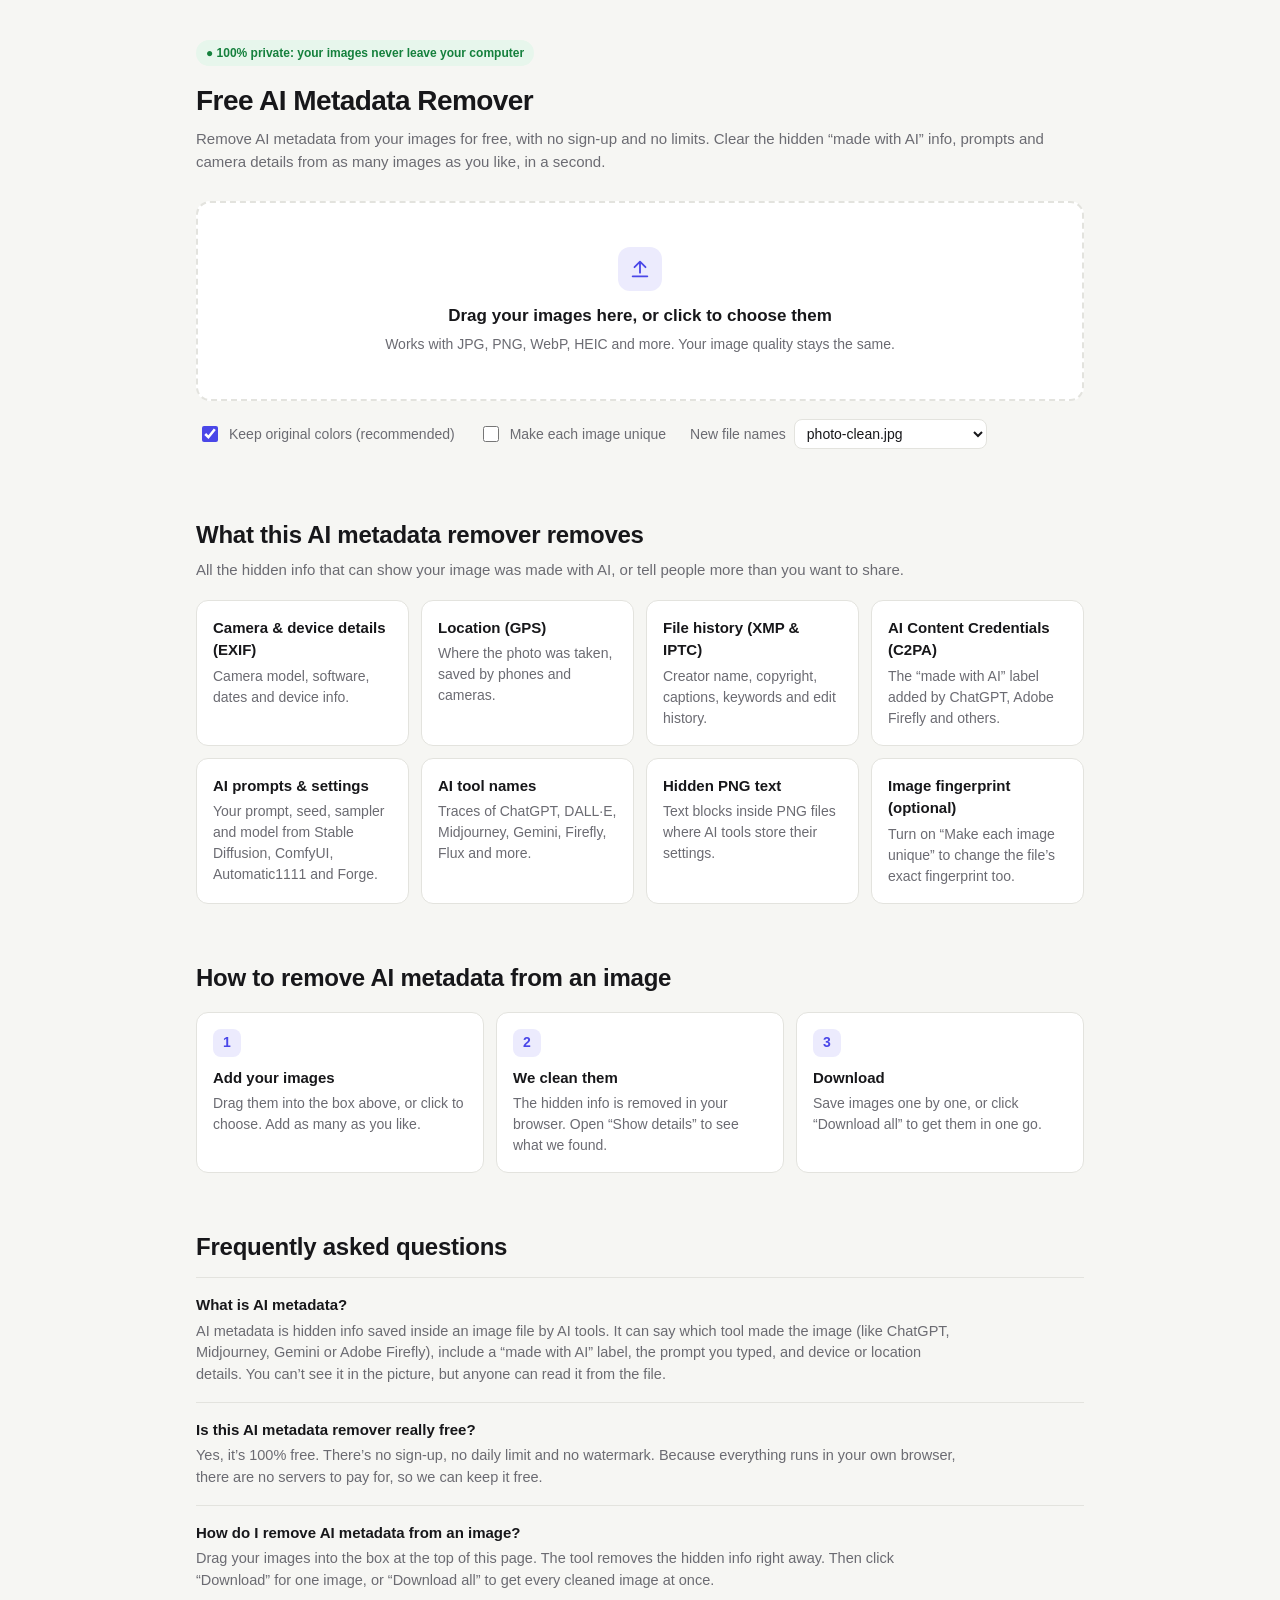
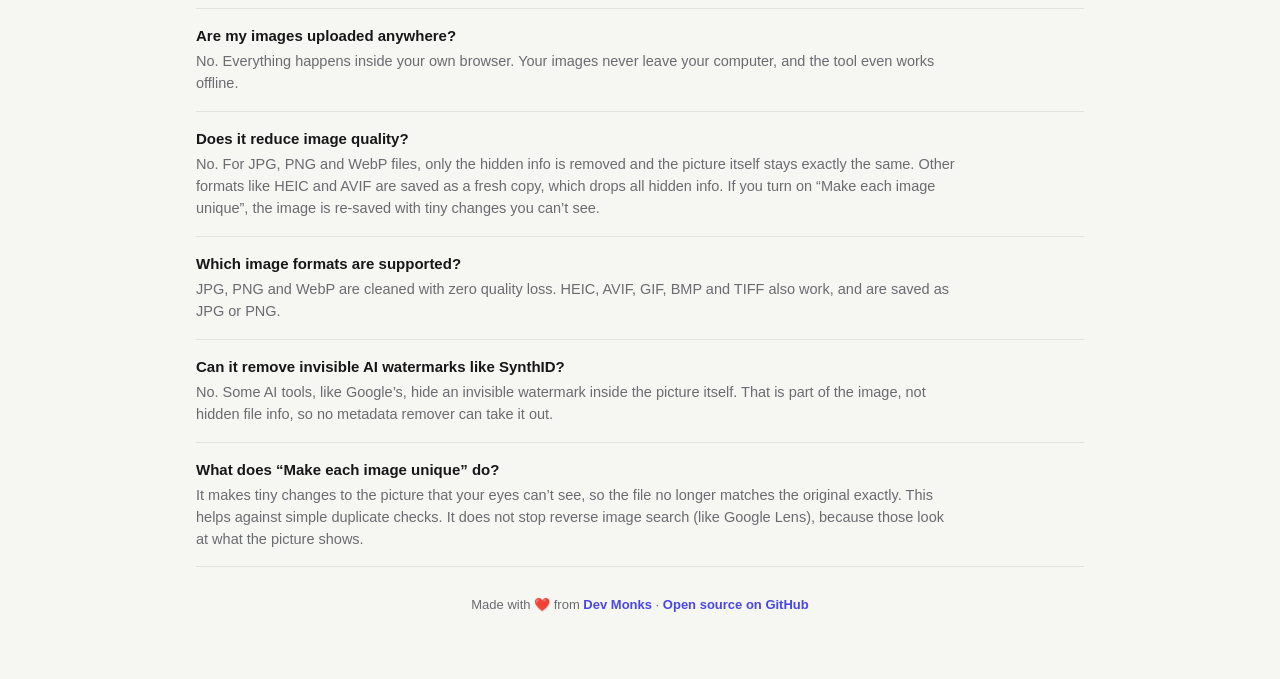
==== index.html @ fdf49b42 "Add Webflow embed build for designmonks.co/aimetadataremover - tools/build-embed.py generates scoped" ====
<!doctype html>
<html lang="en">
<head>
<meta charset="utf-8">
<meta name="viewport" content="width=device-width, initial-scale=1">
<title>Free AI Metadata Remover: Remove AI Info from Images</title>
<meta name="description" content="Remove AI metadata from images in bulk. Strip ChatGPT, Midjourney and Firefly tags, C2PA, EXIF, GPS and prompts. Free, private, no upload, same quality.">
<link rel="canonical" href="https://www.designmonks.co/aimetadataremover">
<meta name="robots" content="index, follow, max-image-preview:large">
<meta property="og:type" content="website">
<meta property="og:site_name" content="AI Metadata Remover">
<meta property="og:title" content="Free AI Metadata Remover: Remove AI Info from Images">
<meta property="og:description" content="Remove AI metadata from images in bulk. Strip ChatGPT, Midjourney and Firefly tags, C2PA, EXIF, GPS and prompts. Free, private, no upload, same quality.">
<meta property="og:url" content="https://www.designmonks.co/aimetadataremover">
<meta property="og:image" content="https://atiq31416.github.io/aimetadataremover/og-image.png">
<meta property="og:image:width" content="1200">
<meta property="og:image:height" content="630">
<meta property="og:image:alt" content="AI Metadata Remover: remove hidden AI info from your images">
<meta name="twitter:card" content="summary_large_image">
<meta name="twitter:title" content="Free AI Metadata Remover: Remove AI Info from Images">
<meta name="twitter:description" content="Remove AI metadata from images in bulk. Strip ChatGPT, Midjourney and Firefly tags, C2PA, EXIF, GPS and prompts. Free, private, no upload, same quality.">
<meta name="twitter:image" content="https://atiq31416.github.io/aimetadataremover/og-image.png">
<script type="application/ld+json">{"@context": "https://schema.org", "@graph": [{"@type": "WebApplication", "@id": "https://www.designmonks.co/aimetadataremover#app", "name": "Free AI Metadata Remover", "url": "https://www.designmonks.co/aimetadataremover", "description": "Remove AI metadata from images in bulk. Strip ChatGPT, Midjourney and Firefly tags, C2PA, EXIF, GPS and prompts. Free, private, no upload, same quality.", "applicationCategory": "MultimediaApplication", "operatingSystem": "Any (works in your web browser)", "browserRequirements": "Requires JavaScript", "offers": {"@type": "Offer", "price": "0", "priceCurrency": "USD"}, "image": "https://atiq31416.github.io/aimetadataremover/og-image.png", "featureList": ["100% free, no sign-up, no limits", "Remove AI metadata in bulk", "Remove C2PA Content Credentials", "Remove EXIF and GPS data", "Remove XMP and IPTC data", "Remove Stable Diffusion and ComfyUI prompts", "No upload, works offline", "No quality loss for JPG, PNG and WebP"], "publisher": {"@id": "https://devmonks.co/#org"}, "isAccessibleForFree": true}, {"@type": "Organization", "@id": "https://devmonks.co/#org", "name": "Dev Monks", "url": "https://devmonks.co"}, {"@type": "FAQPage", "@id": "https://www.designmonks.co/aimetadataremover#faq", "mainEntity": [{"@type": "Question", "name": "What is AI metadata?", "acceptedAnswer": {"@type": "Answer", "text": "AI metadata is hidden info saved inside an image file by AI tools. It can say which tool made the image (like ChatGPT, Midjourney, Gemini or Adobe Firefly), include a “made with AI” label, the prompt you typed, and device or location details. You can’t see it in the picture, but anyone can read it from the file."}}, {"@type": "Question", "name": "Is this AI metadata remover really free?", "acceptedAnswer": {"@type": "Answer", "text": "Yes, it’s 100% free. There’s no sign-up, no daily limit and no watermark. Because everything runs in your own browser, there are no servers to pay for, so we can keep it free."}}, {"@type": "Question", "name": "How do I remove AI metadata from an image?", "acceptedAnswer": {"@type": "Answer", "text": "Drag your images into the box at the top of this page. The tool removes the hidden info right away. Then click “Download” for one image, or “Download all” to get every cleaned image at once."}}, {"@type": "Question", "name": "Are my images uploaded anywhere?", "acceptedAnswer": {"@type": "Answer", "text": "No. Everything happens inside your own browser. Your images never leave your computer, and the tool even works offline."}}, {"@type": "Question", "name": "Does it reduce image quality?", "acceptedAnswer": {"@type": "Answer", "text": "No. For JPG, PNG and WebP files, only the hidden info is removed and the picture itself stays exactly the same. Other formats like HEIC and AVIF are saved as a fresh copy, which drops all hidden info. If you turn on “Make each image unique”, the image is re-saved with tiny changes you can’t see."}}, {"@type": "Question", "name": "Which image formats are supported?", "acceptedAnswer": {"@type": "Answer", "text": "JPG, PNG and WebP are cleaned with zero quality loss. HEIC, AVIF, GIF, BMP and TIFF also work, and are saved as JPG or PNG."}}, {"@type": "Question", "name": "Can it remove invisible AI watermarks like SynthID?", "acceptedAnswer": {"@type": "Answer", "text": "No. Some AI tools, like Google’s, hide an invisible watermark inside the picture itself. That is part of the image, not hidden file info, so no metadata remover can take it out."}}, {"@type": "Question", "name": "What does “Make each image unique” do?", "acceptedAnswer": {"@type": "Answer", "text": "It makes tiny changes to the picture that your eyes can’t see, so the file no longer matches the original exactly. This helps against simple duplicate checks. It does not stop reverse image search (like Google Lens), because those look at what the picture shows."}}]}]}</script>
<link rel="icon" href="favicon.svg" type="image/svg+xml">
<link rel="icon" href="favicon-32.png" sizes="32x32" type="image/png">
<link rel="apple-touch-icon" href="apple-touch-icon.png">
<meta name="theme-color" content="#4a47e8">
<style>
:root{
  --bg:#f6f6f3; --surface:#ffffff; --surface-2:#f0f0ec; --text:#17171a; --muted:#6b6b72;
  --border:#e3e3de; --accent:#4a47e8; --accent-ink:#ffffff; --accent-soft:#ecebfd;
  --good:#15803d; --good-soft:#e7f6ec; --warn:#b45309; --warn-soft:#fdf1e2; --bad:#b91c1c; --bad-soft:#fde8e8;
  --radius:14px;
}
@media (prefers-color-scheme: dark){
  :root{
    --bg:#111113; --surface:#1a1a1d; --surface-2:#232327; --text:#ededee; --muted:#9a9aa3;
    --border:#2e2e33; --accent:#8b88ff; --accent-ink:#111113; --accent-soft:#25244a;
    --good:#4ade80; --good-soft:#15291c; --warn:#fbbf24; --warn-soft:#2e2412; --bad:#f87171; --bad-soft:#2f1717;
  }
}
*{box-sizing:border-box}
body{margin:0;background:var(--bg);color:var(--text);font:15px/1.5 -apple-system,BlinkMacSystemFont,"Segoe UI",Inter,Roboto,sans-serif;-webkit-font-smoothing:antialiased}
.wrap{max-width:920px;margin:0 auto;padding:40px 16px 64px}
header h1{font-size:28px;letter-spacing:-.02em;margin:0 0 6px}
header p{margin:0;color:var(--muted)}
.pill{display:inline-flex;align-items:center;gap:6px;font-size:12px;font-weight:600;padding:4px 10px;border-radius:99px;background:var(--good-soft);color:var(--good);margin-bottom:14px}
.drop{display:block;margin-top:28px;border:2px dashed var(--border);border-radius:var(--radius);background:var(--surface);padding:44px 20px;text-align:center;cursor:pointer;transition:.15s}
.drop:hover,.drop.over{border-color:var(--accent);background:var(--accent-soft)}
.drop strong{display:block;font-size:17px;margin-bottom:4px}
.drop span{color:var(--muted);font-size:14px}
.drop .icon{width:44px;height:44px;margin:0 auto 12px;border-radius:12px;background:var(--accent-soft);color:var(--accent);display:grid;place-items:center}
.options{display:flex;flex-wrap:wrap;gap:12px 24px;align-items:center;margin:18px 2px 0;font-size:14px;color:var(--muted)}
.options label{display:flex;align-items:center;gap:8px;cursor:pointer}
select{font:inherit;color:var(--text);background:var(--surface);border:1px solid var(--border);border-radius:8px;padding:5px 8px}
input[type=checkbox]{accent-color:var(--accent);width:16px;height:16px}
.summary{display:none;margin-top:28px;padding:14px 16px;background:var(--surface);border:1px solid var(--border);border-radius:var(--radius);align-items:center;justify-content:space-between;gap:12px;flex-wrap:wrap}
.summary.show{display:flex}
.summary .stats{font-size:14px}
.summary .stats b{font-weight:650}
.btns{display:flex;gap:8px}
button,.btn{font:inherit;font-weight:600;font-size:14px;border:1px solid var(--border);background:var(--surface);color:var(--text);border-radius:10px;padding:8px 14px;cursor:pointer;text-decoration:none;white-space:nowrap}
button.primary{background:var(--accent);border-color:var(--accent);color:var(--accent-ink)}
button:disabled{opacity:.5;cursor:default}
.list{margin-top:12px;display:flex;flex-direction:column;gap:8px}
.row{display:grid;grid-template-columns:56px 1fr auto;gap:14px;align-items:center;background:var(--surface);border:1px solid var(--border);border-radius:12px;padding:10px 12px}
.thumb{width:56px;height:56px;border-radius:8px;object-fit:cover;background:var(--surface-2)}
.name{font-weight:600;font-size:14px;overflow:hidden;text-overflow:ellipsis;white-space:nowrap}
.sub{font-size:12.5px;color:var(--muted)}
.tags{display:flex;flex-wrap:wrap;gap:4px;margin-top:5px}
.tag{font-size:11.5px;font-weight:600;padding:2px 8px;border-radius:99px;background:var(--surface-2);color:var(--muted)}
.tag.ai{background:var(--warn-soft);color:var(--warn)}
.tag.ok{background:var(--good-soft);color:var(--good)}
.tag.err{background:var(--bad-soft);color:var(--bad)}
.side{display:flex;align-items:center;gap:8px}
.btn.small{padding:6px 10px;font-size:13px}
.remove{display:grid;place-items:center;width:32px;height:32px;padding:0;border:0;border-radius:8px;background:none;color:var(--muted);cursor:pointer}
.remove:hover{background:var(--bad-soft);color:var(--bad)}
.remove:focus-visible{outline:2px solid var(--accent);outline-offset:1px}
.spin{width:18px;height:18px;border:2px solid var(--border);border-top-color:var(--accent);border-radius:50%;animation:s 0.8s linear infinite}
@keyframes s{to{transform:rotate(360deg)}}
.details{grid-column:1 / -1;display:grid;grid-template-columns:1.4fr 1fr 1fr;gap:16px;border-top:1px solid var(--border);padding-top:12px;margin-top:2px}
.details h4{margin:0 0 6px;font-size:11.5px;text-transform:uppercase;letter-spacing:.06em;color:var(--muted)}
.details ul{list-style:none;margin:0;padding:0;display:flex;flex-direction:column;gap:6px}
.details li{font-size:13px}
.details .lbl{font-weight:600}
.details .sz{color:var(--muted);font-size:12px;margin-left:4px}
.details .ev{display:block;margin-top:3px;font:12px/1.45 ui-monospace,SFMono-Regular,Menlo,Consolas,monospace;color:var(--muted);background:var(--surface-2);border-radius:6px;padding:4px 7px;word-break:break-all}
.details .hit .lbl{color:var(--warn)}
.details .none{color:var(--muted);font-size:13px}
.toggle{background:none;border:0;color:var(--accent);padding:6px 4px;font-size:13px}
@media (max-width:700px){ .details{grid-template-columns:1fr} }
.note{margin-top:32px;font-size:13px;color:var(--muted);border-top:1px solid var(--border);padding-top:16px}
.note b{color:var(--text);font-weight:600}
.info{margin-top:56px}
.info h2{font-size:24px;letter-spacing:-.01em;margin:0 0 6px}
.info .lead{margin:0 0 18px;color:var(--muted)}
.cards{display:grid;grid-template-columns:repeat(4,1fr);gap:12px;margin-top:16px}
.card{background:var(--surface);border:1px solid var(--border);border-radius:12px;padding:16px}
.card h3,.steps h3,.faq h3{font-size:15px;margin:0 0 4px;font-weight:650}
.card p,.steps p,.faq p{margin:0;font-size:14px;color:var(--muted)}
.steps{list-style:none;padding:0;margin:16px 0 0;display:grid;grid-template-columns:repeat(3,1fr);gap:12px;counter-reset:s}
.steps li{background:var(--surface);border:1px solid var(--border);border-radius:12px;padding:16px;counter-increment:s}
.steps li::before{content:counter(s);display:grid;place-items:center;width:28px;height:28px;border-radius:8px;background:var(--accent-soft);color:var(--accent);font-weight:700;font-size:14px;margin-bottom:10px}
.faq{margin-top:12px;border-top:1px solid var(--border)}
.faq .q{padding:16px 0;border-bottom:1px solid var(--border)}
.faq p{font-size:14.5px;max-width:760px}
@media (max-width:800px){.cards{grid-template-columns:repeat(2,1fr)}.steps{grid-template-columns:1fr}}
@media (max-width:480px){.cards{grid-template-columns:1fr}}
.visits{display:inline-flex;align-items:center;gap:8px;margin-bottom:10px;padding:5px 12px;border-radius:99px;background:var(--surface);border:1px solid var(--border);font-size:13px;color:var(--muted)}
.visits b{color:var(--text);font-weight:650;font-variant-numeric:tabular-nums}
.vdot{width:7px;height:7px;border-radius:50%;background:var(--good);box-shadow:0 0 0 3px var(--good-soft)}
.footer .visits{display:none}.footer .visits:not([hidden]){display:inline-flex}
.footer{margin-top:28px;text-align:center;font-size:13px;color:var(--muted)}
.footer a{color:var(--accent);font-weight:600;text-decoration:none}
.footer a:hover{text-decoration:underline}
@media (max-width:560px){
  .row{grid-template-columns:44px 1fr}
  .thumb{width:44px;height:44px}
  .side{grid-column:1 / -1;justify-content:flex-end}
}
</style>
</head>
<body>
<div class="wrap">
  <header>
    <div class="pill">● 100% private: your images never leave your computer</div>
    <h1>Free AI Metadata Remover</h1>
    <p>Remove AI metadata from your images for free, with no sign-up and no limits. Clear the hidden “made with AI” info, prompts and camera details from as many images as you like, in a second.</p>
  </header>

  <label class="drop" id="drop">
    <input type="file" id="file" multiple accept="image/*,.heic,.heif,.avif" hidden>
    <div class="icon"><svg width="22" height="22" viewBox="0 0 24 24" fill="none" stroke="currentColor" stroke-width="2" stroke-linecap="round" stroke-linejoin="round"><path d="M12 16V4M6 10l6-6 6 6"/><path d="M4 20h16"/></svg></div>
    <strong>Drag your images here, or click to choose them</strong>
    <span>Works with JPG, PNG, WebP, HEIC and more. Your image quality stays the same.</span>
  </label>

  <div class="options">
    <label><input type="checkbox" id="keepIcc" checked> Keep original colors (recommended)</label>
    <label title="Adds tiny, invisible pixel changes so the file no longer matches the original exactly. The image is re-saved, so quality can drop very slightly."><input type="checkbox" id="unique"> Make each image unique</label>
    <label>New file names
      <select id="nameMode">
        <option value="suffix">photo-clean.jpg</option>
        <option value="keep">Same as original</option>
        <option value="rename">image-001, image-002…</option>
      </select>
    </label>
  </div>

  <div class="summary" id="summary">
    <div class="stats" id="stats"></div>
    <div class="btns">
      <button id="clear">Start over</button>
      <button class="primary" id="zip">Download all</button>
    </div>
  </div>

  <div class="list" id="list"></div>

  <section class="info" aria-labelledby="removes">
    <h2 id="removes">What this AI metadata remover removes</h2>
    <p class="lead">All the hidden info that can show your image was made with AI, or tell people more than you want to share.</p>
    <div class="cards">
      <div class="card"><h3>Camera & device details (EXIF)</h3><p>Camera model, software, dates and device info.</p></div>
      <div class="card"><h3>Location (GPS)</h3><p>Where the photo was taken, saved by phones and cameras.</p></div>
      <div class="card"><h3>File history (XMP & IPTC)</h3><p>Creator name, copyright, captions, keywords and edit history.</p></div>
      <div class="card"><h3>AI Content Credentials (C2PA)</h3><p>The “made with AI” label added by ChatGPT, Adobe Firefly and others.</p></div>
      <div class="card"><h3>AI prompts & settings</h3><p>Your prompt, seed, sampler and model from Stable Diffusion, ComfyUI, Automatic1111 and Forge.</p></div>
      <div class="card"><h3>AI tool names</h3><p>Traces of ChatGPT, DALL·E, Midjourney, Gemini, Firefly, Flux and more.</p></div>
      <div class="card"><h3>Hidden PNG text</h3><p>Text blocks inside PNG files where AI tools store their settings.</p></div>
      <div class="card"><h3>Image fingerprint (optional)</h3><p>Turn on “Make each image unique” to change the file’s exact fingerprint too.</p></div>
    </div>
  </section>

  <section class="info" aria-labelledby="how">
    <h2 id="how">How to remove AI metadata from an image</h2>
    <ol class="steps">
      <li><h3>Add your images</h3><p>Drag them into the box above, or click to choose. Add as many as you like.</p></li>
      <li><h3>We clean them</h3><p>The hidden info is removed in your browser. Open “Show details” to see what we found.</p></li>
      <li><h3>Download</h3><p>Save images one by one, or click “Download all” to get them in one go.</p></li>
    </ol>
  </section>

  <section class="info" aria-labelledby="faq">
    <h2 id="faq">Frequently asked questions</h2>
    <div class="faq">
      <div class="q"><h3>What is AI metadata?</h3><p>AI metadata is hidden info saved inside an image file by AI tools. It can say which tool made the image (like ChatGPT, Midjourney, Gemini or Adobe Firefly), include a “made with AI” label, the prompt you typed, and device or location details. You can’t see it in the picture, but anyone can read it from the file.</p></div>
      <div class="q"><h3>Is this AI metadata remover really free?</h3><p>Yes, it’s 100% free. There’s no sign-up, no daily limit and no watermark. Because everything runs in your own browser, there are no servers to pay for, so we can keep it free.</p></div>
      <div class="q"><h3>How do I remove AI metadata from an image?</h3><p>Drag your images into the box at the top of this page. The tool removes the hidden info right away. Then click “Download” for one image, or “Download all” to get every cleaned image at once.</p></div>
      <div class="q"><h3>Are my images uploaded anywhere?</h3><p>No. Everything happens inside your own browser. Your images never leave your computer, and the tool even works offline.</p></div>
      <div class="q"><h3>Does it reduce image quality?</h3><p>No. For JPG, PNG and WebP files, only the hidden info is removed and the picture itself stays exactly the same. Other formats like HEIC and AVIF are saved as a fresh copy, which drops all hidden info. If you turn on “Make each image unique”, the image is re-saved with tiny changes you can’t see.</p></div>
      <div class="q"><h3>Which image formats are supported?</h3><p>JPG, PNG and WebP are cleaned with zero quality loss. HEIC, AVIF, GIF, BMP and TIFF also work, and are saved as JPG or PNG.</p></div>
      <div class="q"><h3>Can it remove invisible AI watermarks like SynthID?</h3><p>No. Some AI tools, like Google’s, hide an invisible watermark inside the picture itself. That is part of the image, not hidden file info, so no metadata remover can take it out.</p></div>
      <div class="q"><h3>What does “Make each image unique” do?</h3><p>It makes tiny changes to the picture that your eyes can’t see, so the file no longer matches the original exactly. This helps against simple duplicate checks. It does not stop reverse image search (like Google Lens), because those look at what the picture shows.</p></div>
    </div>
  </section>

  <footer class="footer"><div class="visits" id="visits" hidden><span class="vdot"></span><b id="visitCount"></b> people have visited</div><div>Made with ❤️ from <a href="https://devmonks.co" target="_blank" rel="noopener">Dev Monks</a> · <a href="https://github.com/atiq31416/aimetadataremover" target="_blank" rel="noopener">Open source on GitHub</a></div></footer>
</div>

<script id="core">
/* ===== Core cleaning logic (no DOM) ===== */
const AI_PATTERNS = [
  ['AI “Content Credentials” label', /c2pa|jumb|contentauth|claim_generator/i],
  ['“Made with AI” tag', /trainedAlgorithmicMedia|ai[- ]generated|generative ai|made with ai/i],
  ['Midjourney', /midjourney/i],
  ['OpenAI / ChatGPT', /openai|dall[-·\u00b7 ]?e|chatgpt|gpt-4o|sora/i],
  ['Adobe Firefly', /firefly/i],
  ['Google AI', /gemini|\bimagen\b|synthid|google ai/i],
  ['Stable Diffusion prompt', /stable.?diffusion|negative prompt|sampler:|cfg scale/i],
  ['ComfyUI workflow', /comfyui|"class_type"/i],
  ['Other AI tool (Flux, Leonardo, Ideogram…)', /\bflux\b|leonardo\.ai|ideogram|runwayml|\bgrok\b/i],
];

function latin1(u8){
  let s = '';
  for (let i = 0; i < u8.length; i += 0x8000) s += String.fromCharCode.apply(null, u8.subarray(i, i + 0x8000));
  return s;
}
function snippet(s, i, n){
  const ok = c => c >= 32 && c < 127;
  let a = i, b = i + n;
  while (a > 0 && i - a < 50 && ok(s.charCodeAt(a - 1))) a--;
  while (b < s.length && b - (i + n) < 50 && ok(s.charCodeAt(b))) b++;
  const pre = a > 0 && ok(s.charCodeAt(a - 1)) ? '…' : '';
  const post = b < s.length && ok(s.charCodeAt(b)) ? '…' : '';
  return pre + s.slice(a, b).trim() + post;
}
// Returns [{ name, evidence: [text found in the file] }]
function findAI(input){
  const s = typeof input === 'string' ? input : latin1(input);
  const out = [];
  for (const [name, re] of AI_PATTERNS){
    const g = new RegExp(re.source, 'gi'), ev = new Set(); let m;
    while ((m = g.exec(s)) && ev.size < 3){ ev.add(snippet(s, m.index, m[0].length)); if (!m[0].length) g.lastIndex++; }
    if (ev.size) out.push({ name, evidence: [...ev] });
  }
  return out;
}
const detectAI = input => findAI(input).map(d => d.name);
function merge(list){ // [{label, bytes}] → combined by label
  const m = new Map();
  for (const r of list) m.set(r.label, (m.get(r.label) || 0) + r.bytes);
  return [...m].map(([label, bytes]) => ({ label, bytes }));
}
function concat(parts){
  const len = parts.reduce((a, p) => a + p.length, 0);
  const out = new Uint8Array(len); let o = 0;
  for (const p of parts){ out.set(p, o); o += p.length; }
  return out;
}
const uniq = a => [...new Set(a.filter(Boolean))];
const ascii = (u8, start, n) => latin1(u8.subarray(start, start + n));

function sniff(u8){
  if (u8[0] === 0xFF && u8[1] === 0xD8) return 'jpeg';
  if (u8[0] === 0x89 && ascii(u8, 1, 3) === 'PNG') return 'png';
  if (ascii(u8, 0, 4) === 'RIFF' && ascii(u8, 8, 4) === 'WEBP') return 'webp';
  return 'other';
}

/* ---- JPEG ---- */
function readOrientation(data){ // data starts with "Exif\0\0"
  try{
    const t = 6, dv = new DataView(data.buffer, data.byteOffset, data.byteLength);
    const le = ascii(data, t, 2) === 'II';
    const ifd = t + dv.getUint32(t + 4, le);
    const n = dv.getUint16(ifd, le);
    for (let k = 0; k < n; k++){
      const e = ifd + 2 + k * 12;
      if (dv.getUint16(e, le) === 0x0112) return dv.getUint16(e + 8, le);
    }
  }catch(e){}
  return 1;
}
function orientationSegment(o){ // minimal EXIF holding only orientation
  return new Uint8Array([0xFF,0xE1,0x00,0x22, 0x45,0x78,0x69,0x66,0x00,0x00, 0x4D,0x4D,0x00,0x2A,0x00,0x00,0x00,0x08,
    0x00,0x01, 0x01,0x12,0x00,0x03,0x00,0x00,0x00,0x01,0x00,o,0x00,0x00, 0x00,0x00,0x00,0x00]);
}
function findEOI(u8, from){
  for (let i = from; i < u8.length - 1; i++) if (u8[i] === 0xFF && u8[i+1] === 0xD9) return i + 2;
  return u8.length;
}
function stripJPEG(u8, keepICC){
  const out = [u8.subarray(0, 2)], removed = [], meta = [], kept = new Set();
  let i = 2, orientation = 1, insertAt = 1;
  while (i < u8.length){
    if (u8[i] !== 0xFF) throw new Error('This image seems damaged and could not be opened');
    const m = u8[i+1];
    if (m === 0xFF){ i++; continue; }
    if (m === 0xDA){
      const end = findEOI(u8, i);
      out.push(u8.subarray(i, end)); kept.add('Your image, untouched');
      if (end < u8.length){ removed.push({ label: 'Extra data hidden at the end', bytes: u8.length - end }); meta.push(u8.subarray(end)); }
      break;
    }
    if (m === 0xD9){ out.push(u8.subarray(i, i + 2)); break; }
    if ((m >= 0xD0 && m <= 0xD7) || m === 0x01){ out.push(u8.subarray(i, i + 2)); i += 2; continue; }
    const len = (u8[i+2] << 8) | u8[i+3];
    const seg = u8.subarray(i, i + 2 + len), data = u8.subarray(i + 4, i + 2 + len);
    const id = ascii(data, 0, Math.min(40, data.length));
    let keep = true, label = null;
    if (m === 0xE0){ keep = id.startsWith('JFIF') || id.startsWith('JFXX'); label = 'Other hidden info'; }
    else if (m === 0xE1){
      keep = false;
      if (id.startsWith('Exif')){ label = 'Camera & device details'; orientation = readOrientation(data); }
      else label = /adobe\.com\/x(ap|mp)/.test(id) ? 'Hidden file history (XMP)' : 'Other hidden info';
    }
    else if (m === 0xE2){
      const icc = id.startsWith('ICC_PROFILE');
      keep = icc && keepICC;
      label = icc ? 'Color profile' : id.startsWith('MPF') ? 'Extra preview images' : 'Other hidden info';
    }
    else if (m === 0xEB){ keep = false; label = 'AI “Content Credentials” label'; }
    else if (m === 0xED){ keep = false; label = 'Photo tags & captions'; }
    else if (m === 0xEE){ keep = id.startsWith('Adobe'); label = 'Other hidden info'; }
    else if (m >= 0xE3 && m <= 0xEF){ keep = false; label = 'Other hidden info'; }
    else if (m === 0xFE){ keep = false; label = 'Hidden comment'; }
    if (keep){
      out.push(seg);
      if (m === 0xE0 && insertAt === 1) insertAt = out.length;
      if (m === 0xE2) kept.add('Color profile'); else if (m === 0xEE) kept.add('Color settings'); else if (m === 0xE0) kept.add('Basic file info');
    }
    else { removed.push({ label, bytes: seg.length }); meta.push(seg); }
    i += 2 + len;
  }
  if (orientation > 1 && orientation <= 8){ out.splice(insertAt, 0, orientationSegment(orientation)); kept.add('Photo rotation (so it stays upright)'); }
  return { bytes: concat(out), removed: merge(removed), kept: [...kept], meta: concat(meta) };
}

/* ---- PNG ---- */
const PNG_KEEP = new Set(['IHDR','PLTE','IDAT','IEND','tRNS','gAMA','cHRM','sRGB','sBIT','pHYs','bKGD','acTL','fcTL','fdAT','cICP','mDCv','cLLi']);
const PNG_LABEL = { tEXt:'AI prompt & settings text', iTXt:'AI prompt & settings text', zTXt:'AI prompt & settings text', eXIf:'Camera & device details', caBX:'AI “Content Credentials” label', tIME:'Date & time stamp', iCCP:'Color profile' };
function stripPNG(u8, keepICC){
  const out = [u8.subarray(0, 8)], removed = [], meta = [], kept = new Set(['Your image, untouched']);
  const dv = new DataView(u8.buffer, u8.byteOffset, u8.byteLength);
  let i = 8;
  while (i + 12 <= u8.length){
    const len = dv.getUint32(i), type = ascii(u8, i + 4, 4);
    const chunk = u8.subarray(i, i + 12 + len);
    if (PNG_KEEP.has(type) || (type === 'iCCP' && keepICC)){
      out.push(chunk);
      if (/iCCP|sRGB|gAMA|cHRM|cICP/.test(type)) kept.add('Color profile'); else if (/acTL|fcTL|fdAT/.test(type)) kept.add('Animation'); else if (type === 'tRNS') kept.add('Transparency');
    }
    else {
      let label = PNG_LABEL[type] || 'Other hidden info';
      if (/^(tEXt|iTXt|zTXt)$/.test(type) && !detectAI(chunk).length) label = 'Hidden text info';
      removed.push({ label, bytes: chunk.length }); meta.push(chunk);
    }
    i += 12 + len;
    if (type === 'IEND') break;
  }
  if (i < u8.length){ removed.push({ label: 'Extra data hidden at the end', bytes: u8.length - i }); meta.push(u8.subarray(i)); }
  return { bytes: concat(out), removed: merge(removed), kept: [...kept], meta: concat(meta) };
}

/* ---- WebP ---- */
const WEBP_KEEP = new Set(['VP8 ','VP8L','VP8X','ALPH','ANIM','ANMF']);
function stripWEBP(u8, keepICC){
  const dv = new DataView(u8.buffer, u8.byteOffset, u8.byteLength);
  const total = Math.min(u8.length, 8 + dv.getUint32(4, true));
  const parts = [], removed = [], meta = [], kept = new Set(['Your image, untouched']);
  let i = 12, hasICC = false;
  while (i + 8 <= total){
    const type = ascii(u8, i, 4), size = dv.getUint32(i + 4, true);
    const chunk = u8.subarray(i, Math.min(total, i + 8 + size + (size & 1)));
    if (WEBP_KEEP.has(type) || (type === 'ICCP' && keepICC)){
      if (type === 'ICCP'){ hasICC = true; kept.add('Color profile'); }
      if (type === 'ANIM') kept.add('Animation'); if (type === 'ALPH') kept.add('Transparency');
      parts.push(type === 'VP8X' ? chunk.slice() : chunk);
    } else {
      removed.push({ label: { EXIF:'Camera & device details', 'XMP ':'Hidden file history (XMP)', ICCP:'Color profile' }[type] || 'Other hidden info', bytes: chunk.length });
      meta.push(chunk);
    }
    i += 8 + size + (size & 1);
  }
  const vp8x = parts.find(p => ascii(p, 0, 4) === 'VP8X');
  if (vp8x){ vp8x[8] &= ~(0x08 | 0x04); if (!hasICC) vp8x[8] &= ~0x20; }
  const body = concat(parts);
  const head = new Uint8Array(12);
  head.set([0x52,0x49,0x46,0x46]); new DataView(head.buffer).setUint32(4, 4 + body.length, true); head.set([0x57,0x45,0x42,0x50], 8);
  return { bytes: concat([head, body]), removed: merge(removed), kept: [...kept], meta: concat(meta) };
}

/* ---- Fallback: re-encode through canvas (GIF, AVIF, HEIC, BMP, TIFF…) ---- */
async function reencode(file, u8){
  const bmp = await createImageBitmap(new Blob([u8], { type: file.type || '' }));
  const c = document.createElement('canvas'); c.width = bmp.width; c.height = bmp.height;
  c.getContext('2d').drawImage(bmp, 0, 0);
  const lossy = /avif|heic|heif/i.test(file.type + file.name);
  const mime = lossy ? 'image/jpeg' : 'image/png';
  const blob = await new Promise(r => c.toBlob(r, mime, 0.95));
  return { bytes: new Uint8Array(await blob.arrayBuffer()), mime, ext: lossy ? 'jpg' : 'png' };
}

/* ---- Optional: make the image unique (tiny invisible pixel changes) ---- */
function addNoise(img){
  const d = img.data, rnd = new Uint8Array(65536);
  for (let i = 0, k = 65536; i < d.length; i += 4, k++){
    if (k >= 65536){ crypto.getRandomValues(rnd); k = 0; }
    const r = rnd[k];
    if ((r & 3) !== 0 || d[i + 3] === 0) continue;        // ~25% of visible pixels
    const ch = i + ((r >> 2) % 3), v = d[ch] + ((r & 32) ? 1 : -1);
    d[ch] = v < 0 ? 1 : v > 255 ? 254 : v;               // ±1 on one color channel
  }
}
async function makeUnique(u8, mime){
  const bmp = await createImageBitmap(new Blob([u8], { type: mime }));
  const c = document.createElement('canvas'); c.width = bmp.width; c.height = bmp.height;
  const ctx = c.getContext('2d', { willReadFrequently: true });
  ctx.drawImage(bmp, 0, 0);
  const img = ctx.getImageData(0, 0, c.width, c.height); addNoise(img); ctx.putImageData(img, 0, 0);
  let blob = await new Promise(r => c.toBlob(r, mime, mime === 'image/png' ? undefined : 0.95));
  if (!blob || blob.type !== mime){ mime = 'image/png'; blob = await new Promise(r => c.toBlob(r, mime)); }
  return { bytes: new Uint8Array(await blob.arrayBuffer()), mime };
}

const STRIPPERS = { jpeg: [stripJPEG, 'image/jpeg', 'jpg'], png: [stripPNG, 'image/png', 'png'], webp: [stripWEBP, 'image/webp', 'webp'] };

async function cleanBytes(u8, file, opts){
  const kind = sniff(u8);
  if (STRIPPERS[kind]){
    const [fn, mime, ext] = STRIPPERS[kind];
    const r = fn(u8, opts.keepICC);
    const check = fn(r.bytes, opts.keepICC);
    const origExt = (file.name.match(/\.([^.]+)$/) || [])[1];
    const out = { bytes: r.bytes, mime, ext: origExt && /^(jpe?g|png|webp)$/i.test(origExt) ? origExt : ext,
      removed: r.removed, kept: r.kept, ai: findAI(r.meta), verified: detectAI(check.meta).length === 0, method: 'same quality' };
    if (opts.unique && !r.kept.includes('Animation')){
      const u = await makeUnique(r.bytes, mime);
      if (u.mime !== mime) out.ext = 'png';
      Object.assign(out, { bytes: u.bytes, mime: u.mime, method: 'unique copy',
        verified: out.verified && detectAI(u.bytes).length === 0,
        removed: [...out.removed, { label: 'Exact image fingerprint (changed)', bytes: null }],
        kept: ['Your image (tiny invisible changes)', ...r.kept.filter(k => !/^Your image|Color profile/.test(k))] });
    }
    return out;
  }
  const ai = findAI(u8.length < 4e6 ? u8 : u8.subarray(0, 4e6));
  const r = await reencode(file, u8);
  const out = { ...r, removed: [{ label: 'All hidden info (saved as a fresh copy)', bytes: null }], kept: ['Your image'], ai, verified: true, method: 'saved as a fresh copy' };
  if (opts.unique){
    const u = await makeUnique(r.bytes, r.mime);
    Object.assign(out, { bytes: u.bytes, mime: u.mime, method: 'unique copy', kept: ['Your image (tiny invisible changes)'],
      removed: [...out.removed, { label: 'Exact image fingerprint (changed)', bytes: null }] });
  }
  return out;
}

/* ---- Tiny ZIP writer (store, no compression — images are already compressed) ---- */
const CRC_TABLE = (() => { const t = new Uint32Array(256); for (let n = 0; n < 256; n++){ let c = n; for (let k = 0; k < 8; k++) c = c & 1 ? 0xEDB88320 ^ (c >>> 1) : c >>> 1; t[n] = c >>> 0; } return t; })();
function crc32(u8){ let c = 0xFFFFFFFF; for (let i = 0; i < u8.length; i++) c = CRC_TABLE[(c ^ u8[i]) & 0xFF] ^ (c >>> 8); return (c ^ 0xFFFFFFFF) >>> 0; }
function makeZip(files){
  const enc = new TextEncoder(), d = new Date();
  const time = (d.getHours() << 11) | (d.getMinutes() << 5) | (d.getSeconds() >> 1);
  const date = ((d.getFullYear() - 1980) << 9) | ((d.getMonth() + 1) << 5) | d.getDate();
  const parts = [], central = []; let offset = 0;
  for (const f of files){
    const name = enc.encode(f.name), crc = crc32(f.bytes), size = f.bytes.length;
    const lh = new DataView(new ArrayBuffer(30));
    lh.setUint32(0, 0x04034b50, true); lh.setUint16(4, 20, true); lh.setUint16(6, 0x0800, true);
    lh.setUint16(10, time, true); lh.setUint16(12, date, true); lh.setUint32(14, crc, true);
    lh.setUint32(18, size, true); lh.setUint32(22, size, true); lh.setUint16(26, name.length, true);
    parts.push(new Uint8Array(lh.buffer), name, f.bytes);
    const ch = new DataView(new ArrayBuffer(46));
    ch.setUint32(0, 0x02014b50, true); ch.setUint16(4, 20, true); ch.setUint16(6, 20, true); ch.setUint16(8, 0x0800, true);
    ch.setUint16(12, time, true); ch.setUint16(14, date, true); ch.setUint32(16, crc, true);
    ch.setUint32(20, size, true); ch.setUint32(24, size, true); ch.setUint16(28, name.length, true); ch.setUint32(42, offset, true);
    central.push(new Uint8Array(ch.buffer), name);
    offset += 30 + name.length + size;
  }
  const cdSize = central.reduce((a, b) => a + b.length, 0);
  const end = new DataView(new ArrayBuffer(22));
  end.setUint32(0, 0x06054b50, true); end.setUint16(8, files.length, true); end.setUint16(10, files.length, true);
  end.setUint32(12, cdSize, true); end.setUint32(16, offset, true);
  return new Blob([...parts, ...central, new Uint8Array(end.buffer)], { type: 'application/zip' });
}
</script>

<script>
/* ===== UI ===== */
const $ = s => document.querySelector(s);
const items = []; let busy = false, nextId = 1;
const fmt = b => b < 1024 ? b + ' B' : b < 1048576 ? (b / 1024).toFixed(0) + ' KB' : (b / 1048576).toFixed(2) + ' MB';
const esc = s => s.replace(/[&<>"]/g, c => ({ '&':'&amp;', '<':'&lt;', '>':'&gt;', '"':'&quot;' }[c]));
const IMG_RE = /\.(jpe?g|png|webp|gif|avif|heic|heif|bmp|tiff?)$/i;

const drop = $('#drop');
['dragenter','dragover'].forEach(e => drop.addEventListener(e, ev => { ev.preventDefault(); drop.classList.add('over'); }));
['dragleave','drop'].forEach(e => drop.addEventListener(e, ev => { ev.preventDefault(); drop.classList.remove('over'); }));
drop.addEventListener('drop', ev => addFiles(ev.dataTransfer.files));
$('#file').addEventListener('change', ev => { addFiles(ev.target.files); ev.target.value = ''; });
['#keepIcc', '#unique'].forEach(id => $(id).addEventListener('change', () => { items.forEach(it => it.status = 'queued'); renderAll(); processQueue(); }));
$('#nameMode').addEventListener('change', renderAll);
$('#clear').addEventListener('click', () => { items.forEach(it => it.url && URL.revokeObjectURL(it.url)); items.length = 0; renderAll(); });
$('#zip').addEventListener('click', () => {
  const done = items.filter(it => it.status === 'done'); if (!done.length) return;
  const a = document.createElement('a'); a.href = URL.createObjectURL(makeZip(done.map(it => ({ name: outName(it), bytes: it.bytes }))));
  a.download = 'clean-images.zip'; a.click(); setTimeout(() => URL.revokeObjectURL(a.href), 5000);
});

function addFiles(list){
  for (const f of list) if (f.type.startsWith('image/') || IMG_RE.test(f.name))
    items.push({ id: nextId++, file: f, status: 'queued', nameAI: detectAI(f.name), open: true });
  renderAll(); processQueue();
}

async function processQueue(){
  if (busy) return; busy = true;
  let it;
  while ((it = items.find(x => x.status === 'queued'))){
    it.status = 'working'; renderRow(it);
    try{
      const u8 = new Uint8Array(await it.file.arrayBuffer());
      Object.assign(it, await cleanBytes(u8, it.file, { keepICC: $('#keepIcc').checked, unique: $('#unique').checked }));
      if (it.url) URL.revokeObjectURL(it.url);
      it.url = URL.createObjectURL(new Blob([it.bytes], { type: it.mime }));
      it.status = 'done';
    }catch(e){ it.status = 'error'; it.error = e.message || 'We could not open this image'; }
    if (items.includes(it)) renderRow(it);
    updateSummary();
  }
  busy = false;
}

function outName(it){
  const mode = $('#nameMode').value, base = it.file.name.replace(/\.[^.]+$/, '');
  const done = items.filter(x => x.status === 'done');
  let name = mode === 'keep' ? `${base}.${it.ext}` : mode === 'suffix' ? `${base}-clean.${it.ext}`
    : `image-${String(done.indexOf(it) + 1).padStart(3, '0')}.${it.ext}`;
  const dupes = done.filter(x => x !== it && x.file.name.replace(/\.[^.]+$/, '') === base && x.ext.toLowerCase() === it.ext.toLowerCase());
  if (mode !== 'rename' && dupes.length && done.indexOf(it) > done.indexOf(dupes[0])) name = name.replace(/(\.[^.]+)$/, `-${it.id}$1`);
  return name;
}

function rowHTML(it){
  const tags = [];
  let side = '';
  if (it.status === 'working' || it.status === 'queued') side = '<div class="spin"></div>';
  if (it.status === 'error'){ tags.push(`<span class="tag err">${esc(it.error)}</span>`); }
  let details = '';
  if (it.status === 'done'){
    const aiCount = it.ai.length + (it.nameAI.length ? 1 : 0);
    tags.push(aiCount ? `<span class="tag ai">AI info found (${aiCount})</span>` : '<span class="tag">No AI info found</span>');
    tags.push(`<span class="tag">${it.removed.length ? it.removed.length + ' thing' + (it.removed.length === 1 ? '' : 's') + ' removed' : 'Nothing to remove'}</span>`);
    tags.push(it.verified ? '<span class="tag ok">✓ Clean</span>' : '<span class="tag err">Could not fully clean</span>');
    side = `<button class="toggle" data-toggle="${it.id}">${it.open ? 'Hide details' : 'Show details'}</button>
      <a class="btn small" href="${it.url}" download="${esc(outName(it))}">Download</a>`;
    if (it.open) details = detailsHTML(it);
  }
  const size = it.status === 'done' ? `${fmt(it.file.size)} → ${fmt(it.bytes.length)} · ${it.method}` : fmt(it.file.size);
  return `<img class="thumb" alt="" ${it.url ? `src="${it.url}"` : ''}>
    <div style="min-width:0"><div class="name">${esc(it.status === 'done' ? outName(it) : it.file.name)}</div>
    <div class="sub">${size}</div><div class="tags">${tags.join('')}</div></div>
    <div class="side">${side}<button class="remove" data-remove="${it.id}" title="Remove from list" aria-label="Remove ${esc(it.file.name)} from list">
      <svg width="16" height="16" viewBox="0 0 24 24" fill="none" stroke="currentColor" stroke-width="2.2" stroke-linecap="round"><path d="M6 6l12 12M18 6L6 18"/></svg></button></div>${details}`;
}
function detailsHTML(it){
  const detected = it.ai.map(d => `<li class="hit"><span class="lbl">${esc(d.name)}</span>
    ${d.evidence.map(e => `<span class="ev">${esc(e)}</span>`).join('')}</li>`);
  if (it.nameAI.length){
    const renamed = $('#nameMode').value === 'rename';
    detected.push(`<li class="hit"><span class="lbl">The file name mentions ${esc(it.nameAI.join(', '))}</span>
      <span class="ev">${esc(it.file.name)}</span><span class="sz">${renamed ? 'Fixed: it will get a new name' : 'Tip: choose “image-001, image-002…” above to rename it'}</span></li>`);
  }
  const removed = it.removed.map(r => `<li><span class="lbl">${esc(r.label)}</span>${r.bytes != null ? `<span class="sz">${fmt(r.bytes)}</span>` : ''}</li>`);
  const kept = (it.kept || []).map(k => `<li>${esc(k)}</li>`);
  return `<div class="details">
    <div><h4>What we found</h4><ul>${detected.join('') || '<li class="none">No AI info in this image</li>'}</ul></div>
    <div><h4>What we removed</h4><ul>${removed.join('') || '<li class="none">Nothing hidden. Already clean!</li>'}</ul></div>
    <div><h4>What we kept</h4><ul>${kept.join('')}</ul></div>
  </div>`;
}
$('#list').addEventListener('click', ev => {
  const rm = ev.target.closest('[data-remove]');
  if (rm){
    const i = items.findIndex(x => x.id === +rm.dataset.remove); if (i < 0) return;
    const [it] = items.splice(i, 1);
    if (it.url) URL.revokeObjectURL(it.url);
    renderAll();   // refresh names (image-001…) and the summary
    return;
  }
  const b = ev.target.closest('[data-toggle]'); if (!b) return;
  const it = items.find(x => x.id === +b.dataset.toggle); it.open = !it.open; renderRow(it);
});
function renderRow(it){
  let el = document.querySelector(`[data-id="${it.id}"]`);
  if (!el){ el = document.createElement('div'); el.className = 'row'; el.dataset.id = it.id; $('#list').appendChild(el); }
  el.innerHTML = rowHTML(it);
}
function renderAll(){ $('#list').innerHTML = ''; items.forEach(renderRow); updateSummary(); }
function updateSummary(){
  const done = items.filter(i => i.status === 'done');
  const withAI = done.filter(i => i.ai.length).length;
  const pending = items.filter(i => i.status === 'queued' || i.status === 'working').length;
  const errors = items.filter(i => i.status === 'error').length;
  $('#summary').classList.toggle('show', items.length > 0);
  $('#stats').innerHTML = `<b>${done.length}</b> of ${items.length} image${items.length === 1 ? '' : 's'} cleaned` +
    (withAI ? ` · <b>${withAI}</b> had hidden AI info` : '') +
    (pending ? ` · working on ${pending} more…` : done.length && done.every(i => i.verified) ? ' · all checked and clean ✓' : '') +
    (errors ? ` · ${errors} could not be opened` : '');
  $('#zip').disabled = !done.length || pending > 0;
}
</script>

<script>
/* Visitor counter: counts each browser once (no images or personal data are sent) */
(async () => {
  if (!/^https?:$/.test(location.protocol) || /^(localhost|127\.)/.test(location.hostname)) return;
  const API = 'https://abacus.jasoncameron.dev', NS = 'aimetadataremover-devmonks', KEY = 'visitors';
  const START = 1023;   // visits before the counter went live
  let seen = false;
  try { seen = localStorage.getItem('amr-visited') === '1'; } catch (e) {}
  try {
    const r = await fetch(`${API}/${seen ? 'get' : 'hit'}/${NS}/${KEY}`);
    if (!r.ok) return;
    const { value } = await r.json();
    if (typeof value !== 'number') return;
    if (!seen) try { localStorage.setItem('amr-visited', '1'); } catch (e) {}
    document.getElementById('visitCount').textContent = (START + value).toLocaleString('en-US');
    document.getElementById('visits').hidden = false;
  } catch (e) { /* counter is optional; stay hidden if it fails */ }
})();
</script>
</body>
</html>
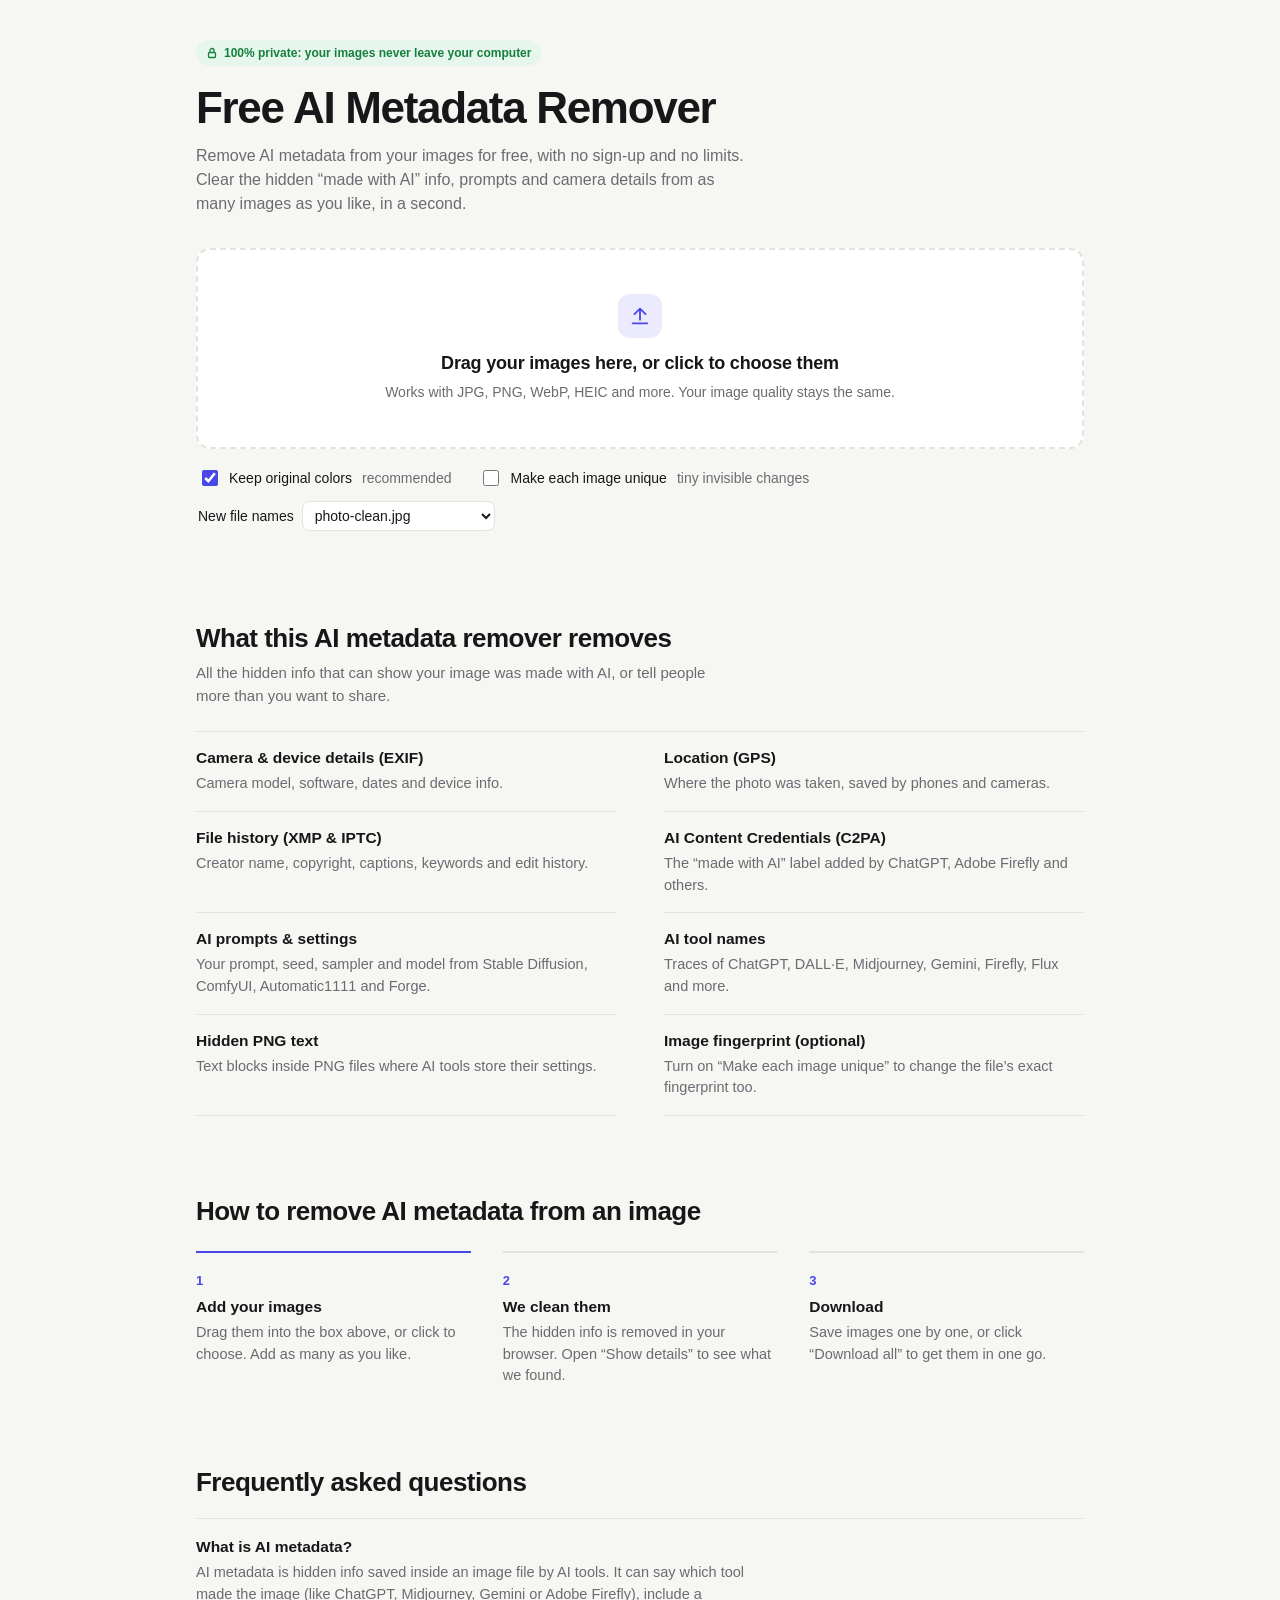
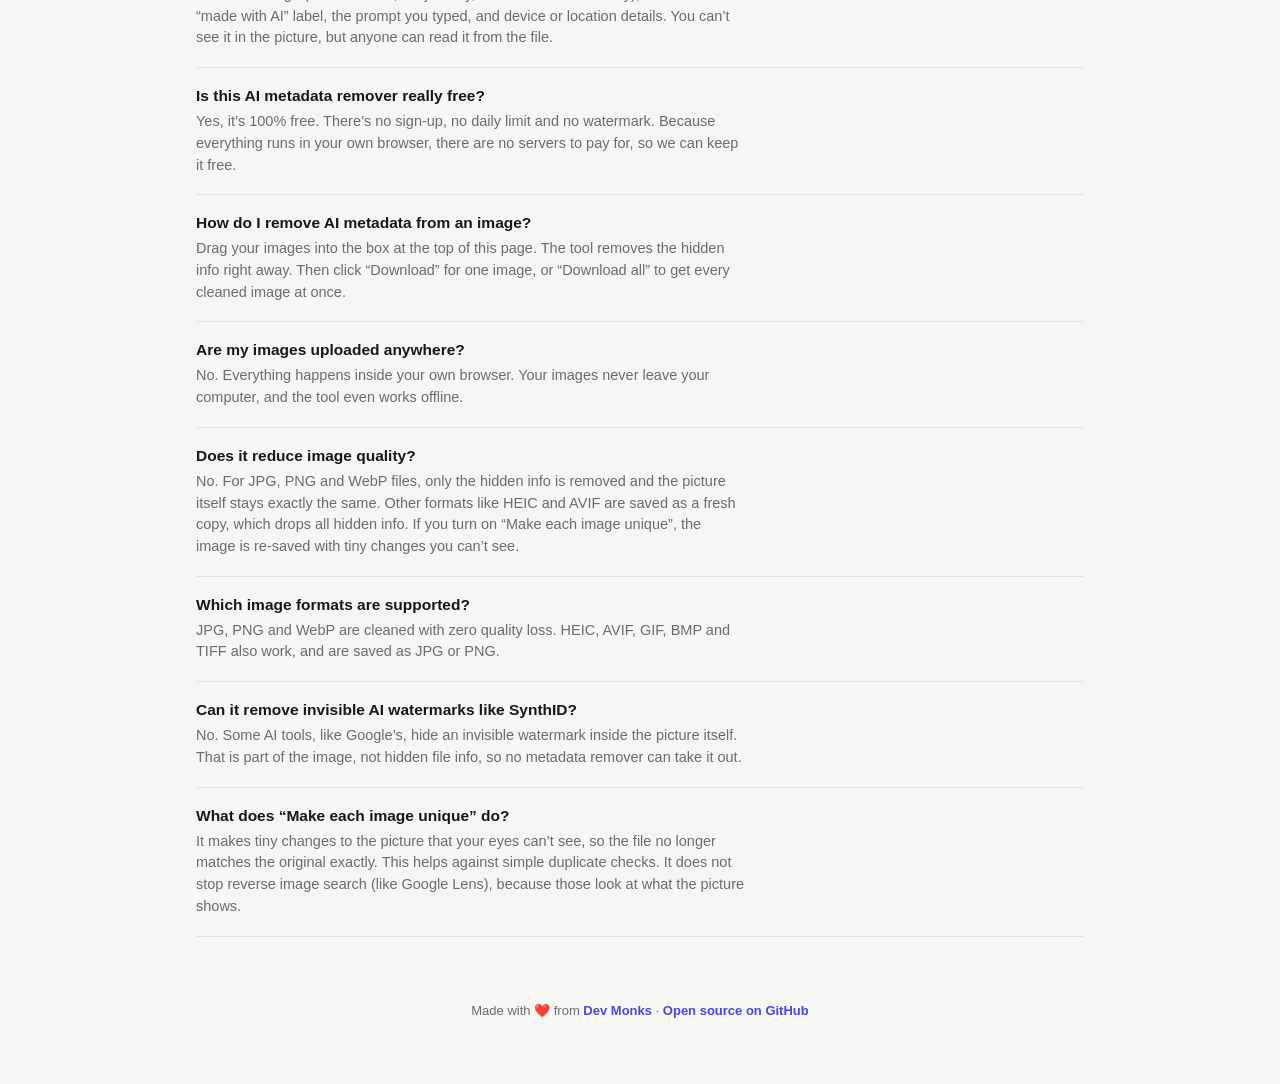
==== commit 07de50eb: "Polish page design - Upload box reachable by keyboard (visually hidden input + focus ring) - Hover, " ====
--- a/index.html
+++ b/index.html
@@ -42,25 +42,38 @@
 *{box-sizing:border-box}
 body{margin:0;background:var(--bg);color:var(--text);font:15px/1.5 -apple-system,BlinkMacSystemFont,"Segoe UI",Inter,Roboto,sans-serif;-webkit-font-smoothing:antialiased}
 .wrap{max-width:920px;margin:0 auto;padding:40px 16px 64px}
-header h1{font-size:28px;letter-spacing:-.02em;margin:0 0 6px}
-header p{margin:0;color:var(--muted)}
-.pill{display:inline-flex;align-items:center;gap:6px;font-size:12px;font-weight:600;padding:4px 10px;border-radius:99px;background:var(--good-soft);color:var(--good);margin-bottom:14px}
-.drop{display:block;margin-top:28px;border:2px dashed var(--border);border-radius:var(--radius);background:var(--surface);padding:44px 20px;text-align:center;cursor:pointer;transition:.15s}
+header h1{font-size:clamp(32px,4.6vw,44px);line-height:1.08;letter-spacing:-.03em;margin:0 0 12px;text-wrap:balance}
+header p{margin:0;color:var(--muted);font-size:16px;max-width:62ch}
+.pill{display:inline-flex;align-items:center;gap:6px;font-size:12px;font-weight:600;padding:4px 10px;border-radius:99px;background:var(--good-soft);color:var(--good)}
+.badges{display:flex;flex-wrap:wrap;align-items:center;gap:8px;margin-bottom:18px}
+.pill svg{flex:none}
+.drop{display:block;position:relative;margin-top:32px;border:2px dashed var(--border);border-radius:var(--radius);background:var(--surface);padding:44px 20px;text-align:center;cursor:pointer;transition:.15s}
 .drop:hover,.drop.over{border-color:var(--accent);background:var(--accent-soft)}
-.drop strong{display:block;font-size:17px;margin-bottom:4px}
+.drop:focus-within{outline:2px solid var(--accent);outline-offset:3px;border-color:var(--accent)}
+.sr-only{position:absolute;width:1px;height:1px;padding:0;margin:-1px;overflow:hidden;clip:rect(0 0 0 0);white-space:nowrap;border:0;opacity:0}
+.drop strong{display:block;font-size:18px;letter-spacing:-.01em;margin-bottom:4px}
 .drop span{color:var(--muted);font-size:14px}
 .drop .icon{width:44px;height:44px;margin:0 auto 12px;border-radius:12px;background:var(--accent-soft);color:var(--accent);display:grid;place-items:center}
-.options{display:flex;flex-wrap:wrap;gap:12px 24px;align-items:center;margin:18px 2px 0;font-size:14px;color:var(--muted)}
+.options{display:flex;flex-wrap:wrap;gap:12px 28px;align-items:center;margin:18px 2px 0;font-size:14px;color:var(--text)}
+.options .hint{color:var(--muted);margin-left:2px}
 .options label{display:flex;align-items:center;gap:8px;cursor:pointer}
-select{font:inherit;color:var(--text);background:var(--surface);border:1px solid var(--border);border-radius:8px;padding:5px 8px}
+select{font:inherit;color:var(--text);background:var(--surface);border:1px solid var(--border);border-radius:8px;padding:5px 8px;cursor:pointer;transition:border-color .15s}
+select:hover{border-color:var(--muted)}
 input[type=checkbox]{accent-color:var(--accent);width:16px;height:16px}
 .summary{display:none;margin-top:28px;padding:14px 16px;background:var(--surface);border:1px solid var(--border);border-radius:var(--radius);align-items:center;justify-content:space-between;gap:12px;flex-wrap:wrap}
 .summary.show{display:flex}
 .summary .stats{font-size:14px}
 .summary .stats b{font-weight:650}
 .btns{display:flex;gap:8px}
-button,.btn{font:inherit;font-weight:600;font-size:14px;border:1px solid var(--border);background:var(--surface);color:var(--text);border-radius:10px;padding:8px 14px;cursor:pointer;text-decoration:none;white-space:nowrap}
+button,.btn{font:inherit;font-weight:600;font-size:14px;border:1px solid var(--border);background:var(--surface);color:var(--text);border-radius:10px;padding:8px 14px;cursor:pointer;text-decoration:none;white-space:nowrap;transition:background-color .15s,border-color .15s,transform .1s}
+button:hover,.btn:hover{background:var(--surface-2);border-color:color-mix(in srgb,var(--border) 60%,var(--muted))}
+button:active,.btn:active{transform:translateY(1px)}
+:focus-visible{outline:2px solid var(--accent);outline-offset:2px}
+::selection{background:var(--accent-soft);color:var(--text)}
 button.primary{background:var(--accent);border-color:var(--accent);color:var(--accent-ink)}
+button.primary:hover{background:color-mix(in srgb,var(--accent) 85%,#000);border-color:color-mix(in srgb,var(--accent) 85%,#000)}
+button:disabled:hover{background:var(--surface);transform:none}
+button.primary:disabled:hover{background:var(--accent)}
 button:disabled{opacity:.5;cursor:default}
 .list{margin-top:12px;display:flex;flex-direction:column;gap:8px}
 .row{display:grid;grid-template-columns:56px 1fr auto;gap:14px;align-items:center;background:var(--surface);border:1px solid var(--border);border-radius:12px;padding:10px 12px}
@@ -89,29 +102,29 @@
 .details .hit .lbl{color:var(--warn)}
 .details .none{color:var(--muted);font-size:13px}
 .toggle{background:none;border:0;color:var(--accent);padding:6px 4px;font-size:13px}
+.toggle:hover{background:none;text-decoration:underline;text-underline-offset:3px}
 @media (max-width:700px){ .details{grid-template-columns:1fr} }
-.note{margin-top:32px;font-size:13px;color:var(--muted);border-top:1px solid var(--border);padding-top:16px}
-.note b{color:var(--text);font-weight:600}
-.info{margin-top:56px}
-.info h2{font-size:24px;letter-spacing:-.01em;margin:0 0 6px}
-.info .lead{margin:0 0 18px;color:var(--muted)}
-.cards{display:grid;grid-template-columns:repeat(4,1fr);gap:12px;margin-top:16px}
-.card{background:var(--surface);border:1px solid var(--border);border-radius:12px;padding:16px}
-.card h3,.steps h3,.faq h3{font-size:15px;margin:0 0 4px;font-weight:650}
-.card p,.steps p,.faq p{margin:0;font-size:14px;color:var(--muted)}
-.steps{list-style:none;padding:0;margin:16px 0 0;display:grid;grid-template-columns:repeat(3,1fr);gap:12px;counter-reset:s}
-.steps li{background:var(--surface);border:1px solid var(--border);border-radius:12px;padding:16px;counter-increment:s}
-.steps li::before{content:counter(s);display:grid;place-items:center;width:28px;height:28px;border-radius:8px;background:var(--accent-soft);color:var(--accent);font-weight:700;font-size:14px;margin-bottom:10px}
-.faq{margin-top:12px;border-top:1px solid var(--border)}
-.faq .q{padding:16px 0;border-bottom:1px solid var(--border)}
-.faq p{font-size:14.5px;max-width:760px}
-@media (max-width:800px){.cards{grid-template-columns:repeat(2,1fr)}.steps{grid-template-columns:1fr}}
-@media (max-width:480px){.cards{grid-template-columns:1fr}}
-.visits{display:inline-flex;align-items:center;gap:8px;margin-bottom:10px;padding:5px 12px;border-radius:99px;background:var(--surface);border:1px solid var(--border);font-size:13px;color:var(--muted)}
+.info{margin-top:80px}
+.info h2{font-size:26px;line-height:1.2;letter-spacing:-.02em;margin:0 0 8px;text-wrap:balance}
+.info .lead{margin:0;color:var(--muted);max-width:62ch}
+.spec{display:grid;grid-template-columns:1fr 1fr;column-gap:48px;margin-top:24px;border-top:1px solid var(--border)}
+.spec-item{padding:16px 0;border-bottom:1px solid var(--border)}
+.spec h3,.steps h3,.faq h3{font-size:15.5px;line-height:1.35;margin:0 0 4px;font-weight:650}
+.spec p,.steps p,.faq p{margin:0;font-size:14.5px;color:var(--muted)}
+.steps{list-style:none;padding:0;margin:24px 0 0;display:grid;grid-template-columns:repeat(3,1fr);gap:32px;counter-reset:s}
+.steps li{counter-increment:s;padding-top:18px;border-top:2px solid var(--border)}
+.steps li:first-child{border-top-color:var(--accent)}
+.steps li::before{content:counter(s);display:block;font-size:13px;font-weight:700;color:var(--accent);font-variant-numeric:tabular-nums;margin-bottom:6px}
+.faq{margin-top:20px;border-top:1px solid var(--border)}
+.faq .q{padding:18px 0;border-bottom:1px solid var(--border)}
+.faq p{max-width:68ch}
+@media (max-width:800px){.steps{grid-template-columns:1fr;gap:20px}}
+@media (max-width:640px){.spec{grid-template-columns:1fr}.info{margin-top:64px}}
+.visits{display:inline-flex;align-items:center;gap:7px;padding:3px 10px;border-radius:99px;background:var(--surface);border:1px solid var(--border);font-size:13px;color:var(--muted)}
 .visits b{color:var(--text);font-weight:650;font-variant-numeric:tabular-nums}
-.vdot{width:7px;height:7px;border-radius:50%;background:var(--good);box-shadow:0 0 0 3px var(--good-soft)}
-.footer .visits{display:none}.footer .visits:not([hidden]){display:inline-flex}
-.footer{margin-top:28px;text-align:center;font-size:13px;color:var(--muted)}
+.vdot{width:6px;height:6px;border-radius:50%;background:var(--good);box-shadow:0 0 0 3px var(--good-soft)}
+.visits[hidden]{display:none}
+.footer{margin-top:64px;text-align:center;font-size:13px;color:var(--muted)}
 .footer a{color:var(--accent);font-weight:600;text-decoration:none}
 .footer a:hover{text-decoration:underline}
 @media (max-width:560px){
@@ -124,21 +137,24 @@
 <body>
 <div class="wrap">
   <header>
-    <div class="pill">● 100% private: your images never leave your computer</div>
+    <div class="badges">
+      <div class="pill"><svg width="12" height="12" viewBox="0 0 24 24" fill="none" stroke="currentColor" stroke-width="2.6" stroke-linecap="round" stroke-linejoin="round" aria-hidden="true"><rect x="5" y="11" width="14" height="10" rx="2"/><path d="M8 11V7a4 4 0 0 1 8 0v4"/></svg>100% private: your images never leave your computer</div>
+      <div class="visits" id="visits" hidden><span class="vdot"></span><b id="visitCount"></b> people have visited</div>
+    </div>
     <h1>Free AI Metadata Remover</h1>
     <p>Remove AI metadata from your images for free, with no sign-up and no limits. Clear the hidden “made with AI” info, prompts and camera details from as many images as you like, in a second.</p>
   </header>
 
   <label class="drop" id="drop">
-    <input type="file" id="file" multiple accept="image/*,.heic,.heif,.avif" hidden>
+    <input type="file" id="file" class="sr-only" multiple accept="image/*,.heic,.heif,.avif" aria-label="Choose images to clean">
     <div class="icon"><svg width="22" height="22" viewBox="0 0 24 24" fill="none" stroke="currentColor" stroke-width="2" stroke-linecap="round" stroke-linejoin="round"><path d="M12 16V4M6 10l6-6 6 6"/><path d="M4 20h16"/></svg></div>
     <strong>Drag your images here, or click to choose them</strong>
     <span>Works with JPG, PNG, WebP, HEIC and more. Your image quality stays the same.</span>
   </label>
 
   <div class="options">
-    <label><input type="checkbox" id="keepIcc" checked> Keep original colors (recommended)</label>
-    <label title="Adds tiny, invisible pixel changes so the file no longer matches the original exactly. The image is re-saved, so quality can drop very slightly."><input type="checkbox" id="unique"> Make each image unique</label>
+    <label><input type="checkbox" id="keepIcc" checked> Keep original colors <span class="hint">recommended</span></label>
+    <label><input type="checkbox" id="unique"> Make each image unique <span class="hint">tiny invisible changes</span></label>
     <label>New file names
       <select id="nameMode">
         <option value="suffix">photo-clean.jpg</option>
@@ -161,15 +177,15 @@
   <section class="info" aria-labelledby="removes">
     <h2 id="removes">What this AI metadata remover removes</h2>
     <p class="lead">All the hidden info that can show your image was made with AI, or tell people more than you want to share.</p>
-    <div class="cards">
-      <div class="card"><h3>Camera & device details (EXIF)</h3><p>Camera model, software, dates and device info.</p></div>
-      <div class="card"><h3>Location (GPS)</h3><p>Where the photo was taken, saved by phones and cameras.</p></div>
-      <div class="card"><h3>File history (XMP & IPTC)</h3><p>Creator name, copyright, captions, keywords and edit history.</p></div>
-      <div class="card"><h3>AI Content Credentials (C2PA)</h3><p>The “made with AI” label added by ChatGPT, Adobe Firefly and others.</p></div>
-      <div class="card"><h3>AI prompts & settings</h3><p>Your prompt, seed, sampler and model from Stable Diffusion, ComfyUI, Automatic1111 and Forge.</p></div>
-      <div class="card"><h3>AI tool names</h3><p>Traces of ChatGPT, DALL·E, Midjourney, Gemini, Firefly, Flux and more.</p></div>
-      <div class="card"><h3>Hidden PNG text</h3><p>Text blocks inside PNG files where AI tools store their settings.</p></div>
-      <div class="card"><h3>Image fingerprint (optional)</h3><p>Turn on “Make each image unique” to change the file’s exact fingerprint too.</p></div>
+    <div class="spec">
+      <div class="spec-item"><h3>Camera & device details (EXIF)</h3><p>Camera model, software, dates and device info.</p></div>
+      <div class="spec-item"><h3>Location (GPS)</h3><p>Where the photo was taken, saved by phones and cameras.</p></div>
+      <div class="spec-item"><h3>File history (XMP & IPTC)</h3><p>Creator name, copyright, captions, keywords and edit history.</p></div>
+      <div class="spec-item"><h3>AI Content Credentials (C2PA)</h3><p>The “made with AI” label added by ChatGPT, Adobe Firefly and others.</p></div>
+      <div class="spec-item"><h3>AI prompts & settings</h3><p>Your prompt, seed, sampler and model from Stable Diffusion, ComfyUI, Automatic1111 and Forge.</p></div>
+      <div class="spec-item"><h3>AI tool names</h3><p>Traces of ChatGPT, DALL·E, Midjourney, Gemini, Firefly, Flux and more.</p></div>
+      <div class="spec-item"><h3>Hidden PNG text</h3><p>Text blocks inside PNG files where AI tools store their settings.</p></div>
+      <div class="spec-item"><h3>Image fingerprint (optional)</h3><p>Turn on “Make each image unique” to change the file’s exact fingerprint too.</p></div>
     </div>
   </section>
 
@@ -196,7 +212,7 @@
     </div>
   </section>
 
-  <footer class="footer"><div class="visits" id="visits" hidden><span class="vdot"></span><b id="visitCount"></b> people have visited</div><div>Made with ❤️ from <a href="https://devmonks.co" target="_blank" rel="noopener">Dev Monks</a> · <a href="https://github.com/atiq31416/aimetadataremover" target="_blank" rel="noopener">Open source on GitHub</a></div></footer>
+  <footer class="footer"><div>Made with ❤️ from <a href="https://devmonks.co" target="_blank" rel="noopener">Dev Monks</a> · <a href="https://github.com/atiq31416/aimetadataremover" target="_blank" rel="noopener">Open source on GitHub</a></div></footer>
 </div>
 
 <script id="core">
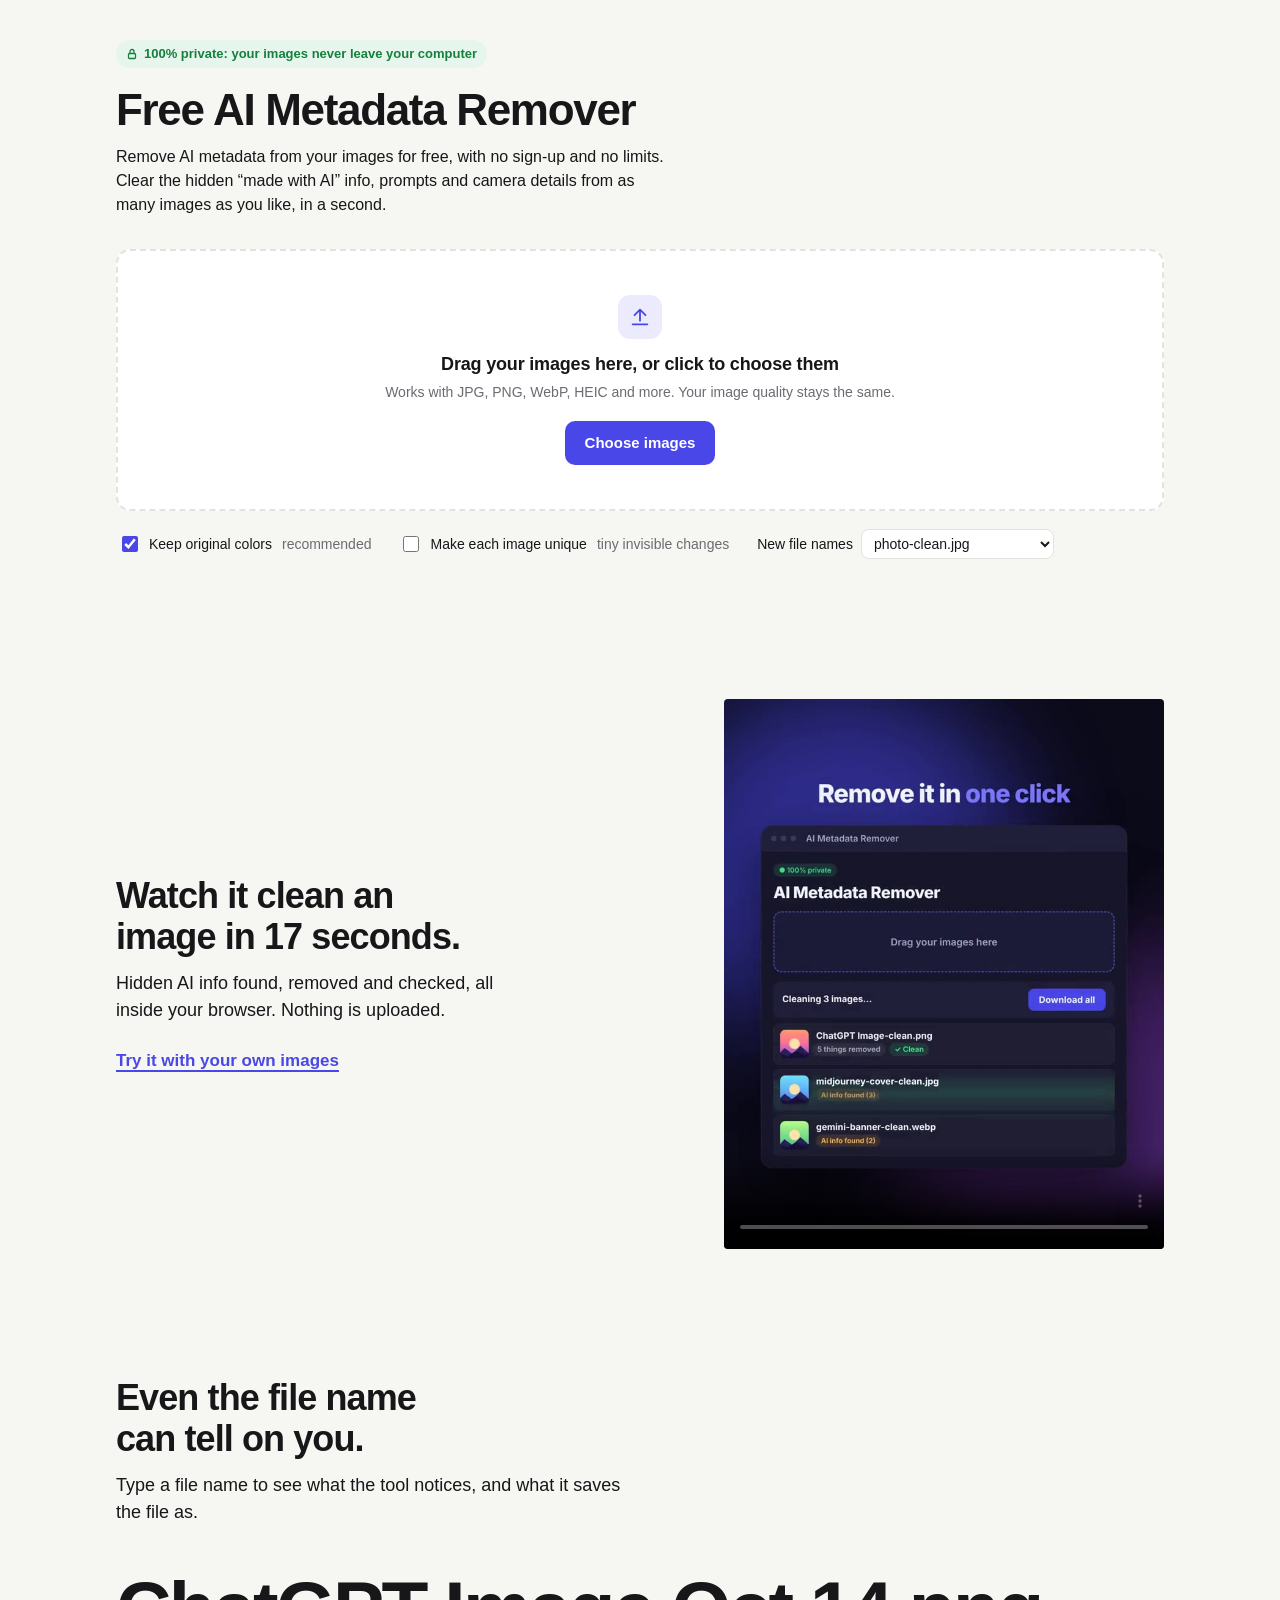
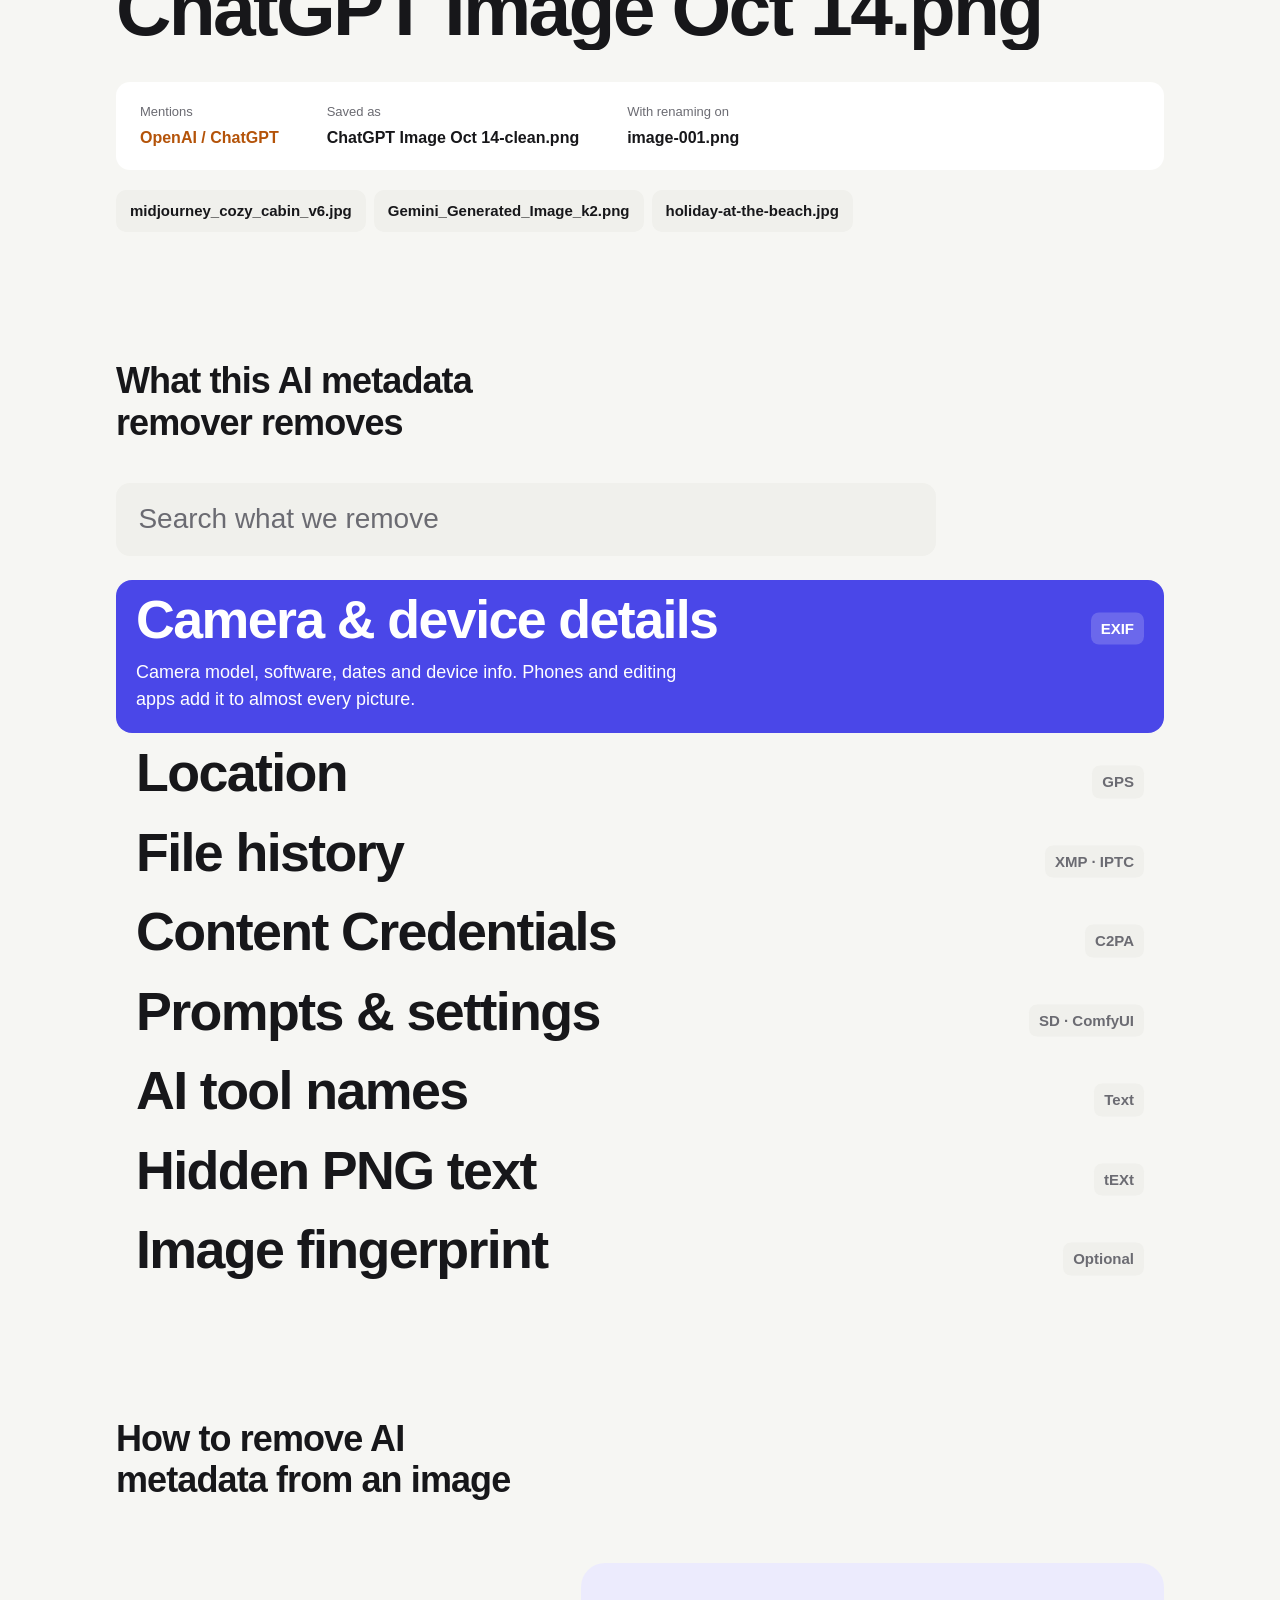
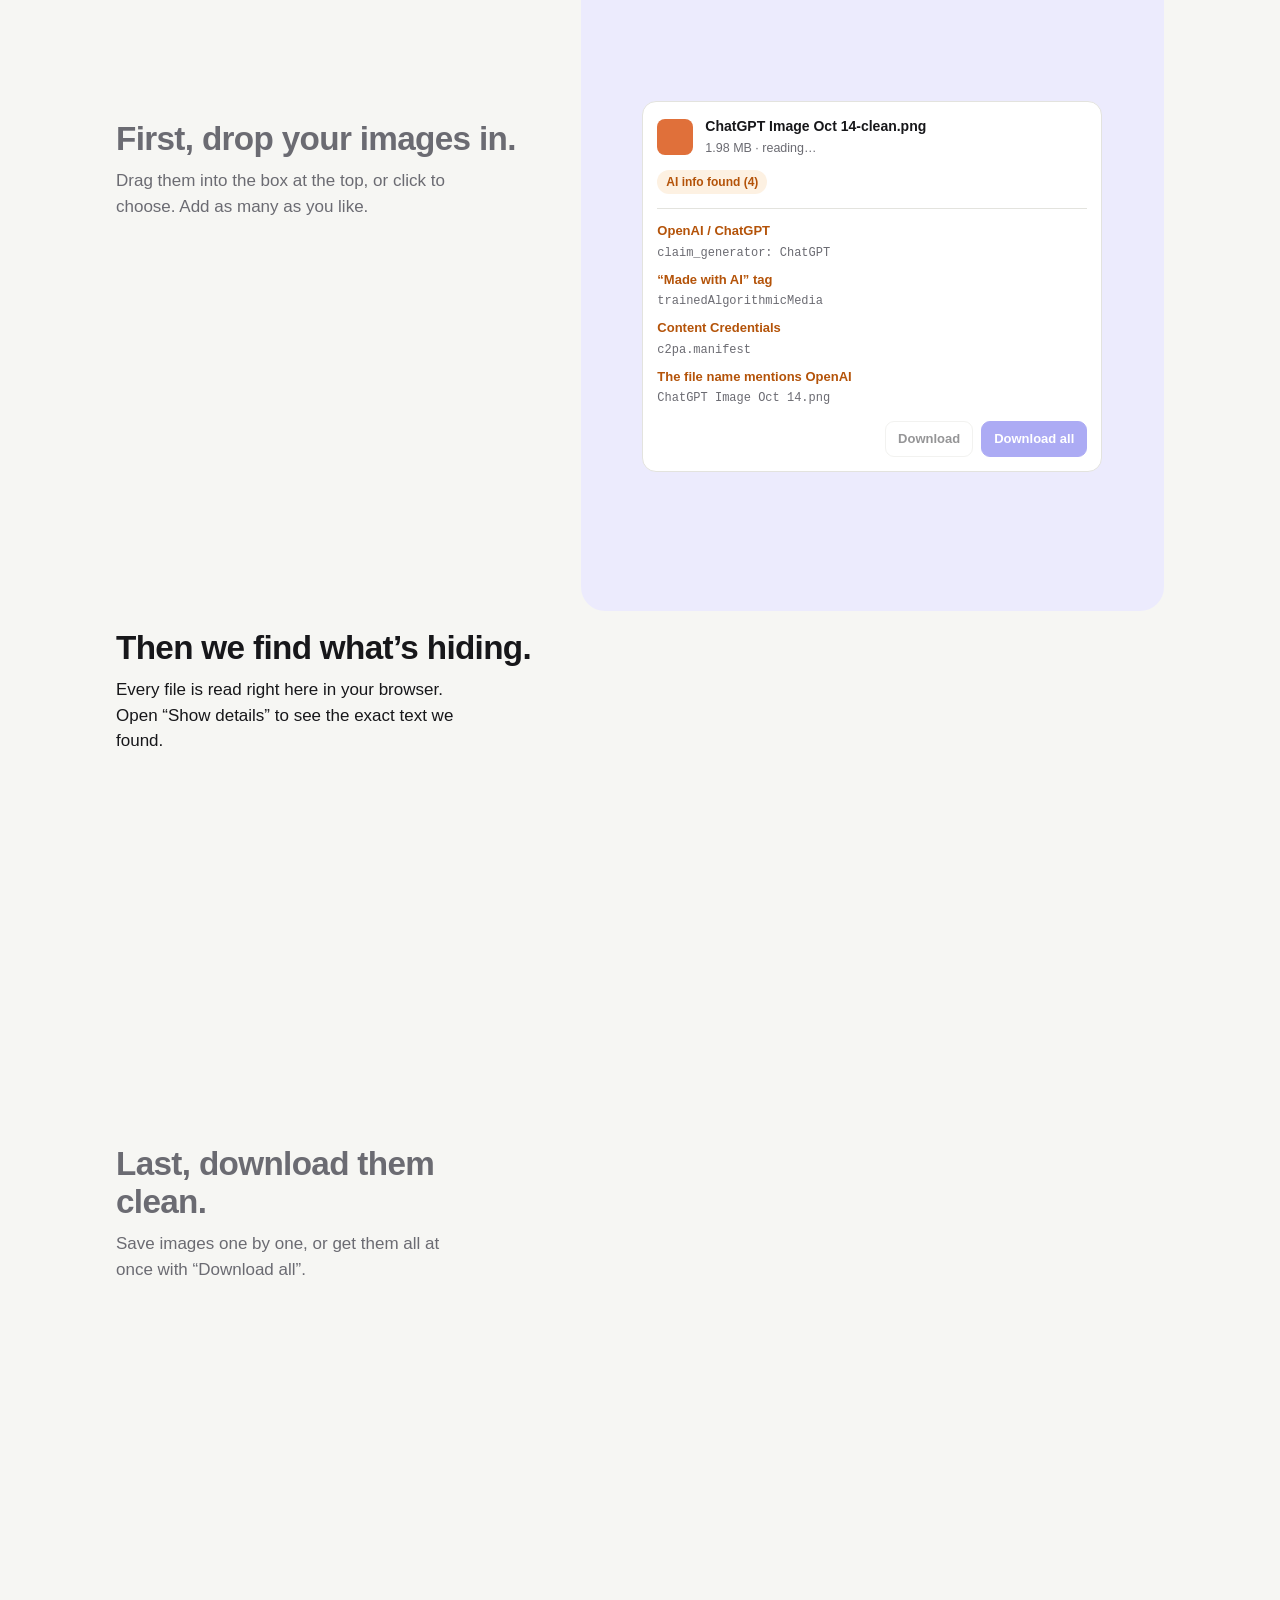
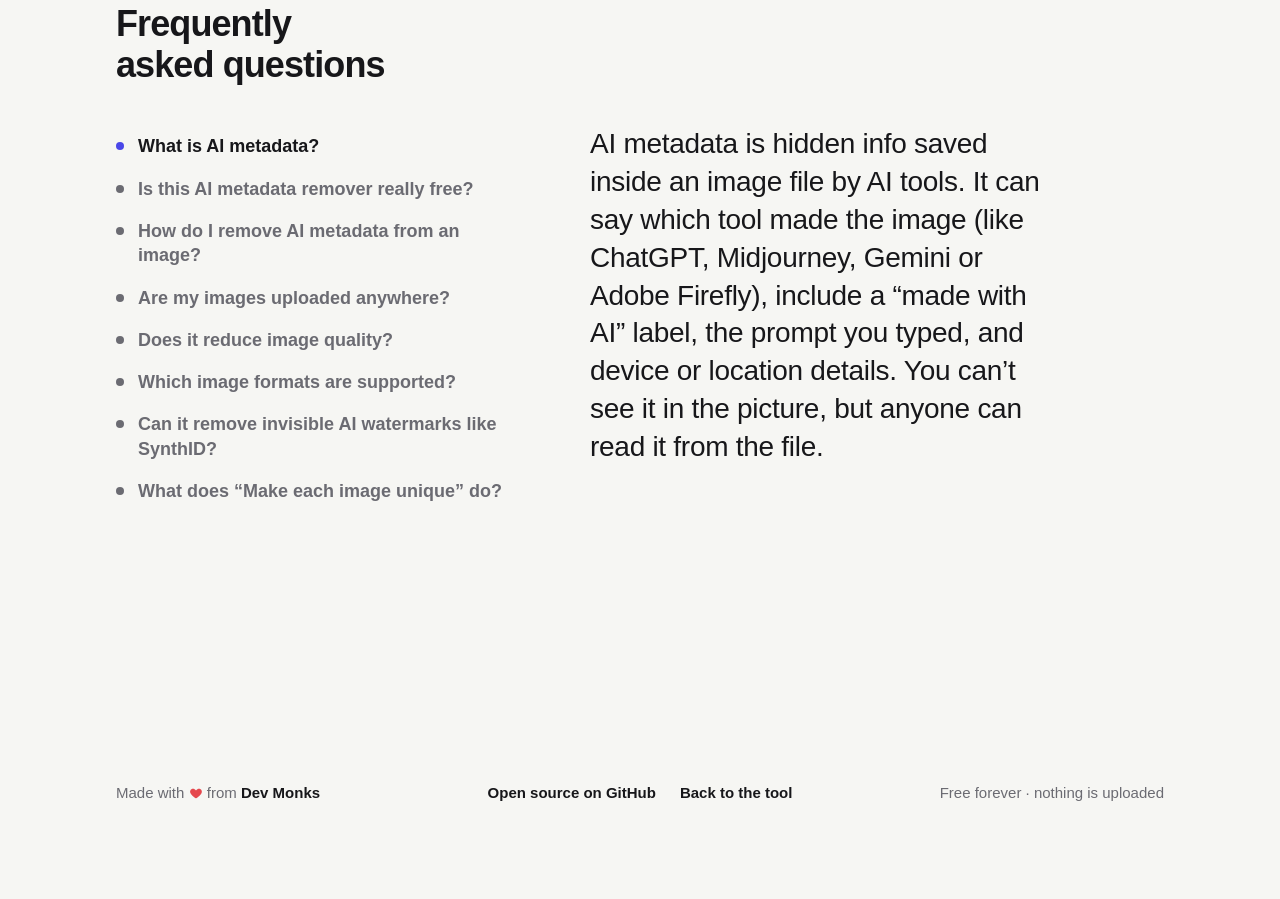
==== commit 7bd767f4: "Redesign sections: the product performs - Demo loop band (site version of the promo, 509 KB, plays o" ====
--- a/index.html
+++ b/index.html
@@ -41,10 +41,10 @@
 }
 *{box-sizing:border-box}
 body{margin:0;background:var(--bg);color:var(--text);font:15px/1.5 -apple-system,BlinkMacSystemFont,"Segoe UI",Inter,Roboto,sans-serif;-webkit-font-smoothing:antialiased}
-.wrap{max-width:920px;margin:0 auto;padding:40px 16px 64px}
+.wrap{max-width:1080px;margin:0 auto;padding:40px 16px 64px}
 header h1{font-size:clamp(32px,4.6vw,44px);line-height:1.08;letter-spacing:-.03em;margin:0 0 12px;text-wrap:balance}
-header p{margin:0;color:var(--muted);font-size:16px;max-width:62ch}
-.pill{display:inline-flex;align-items:center;gap:6px;font-size:12px;font-weight:600;padding:4px 10px;border-radius:99px;background:var(--good-soft);color:var(--good)}
+header p{margin:0;color:var(--text);font-size:16px;max-width:62ch}
+.pill{display:inline-flex;align-items:center;gap:6px;font-size:13px;font-weight:600;padding:4px 10px;border-radius:99px;background:var(--good-soft);color:var(--good)}
 .badges{display:flex;flex-wrap:wrap;align-items:center;gap:8px;margin-bottom:18px}
 .pill svg{flex:none}
 .drop{display:block;position:relative;margin-top:32px;border:2px dashed var(--border);border-radius:var(--radius);background:var(--surface);padding:44px 20px;text-align:center;cursor:pointer;transition:.15s}
@@ -52,7 +52,7 @@
 .drop:focus-within{outline:2px solid var(--accent);outline-offset:3px;border-color:var(--accent)}
 .sr-only{position:absolute;width:1px;height:1px;padding:0;margin:-1px;overflow:hidden;clip:rect(0 0 0 0);white-space:nowrap;border:0;opacity:0}
 .drop strong{display:block;font-size:18px;letter-spacing:-.01em;margin-bottom:4px}
-.drop span{color:var(--muted);font-size:14px}
+.drop span{display:block;color:var(--muted);font-size:14px}
 .drop .icon{width:44px;height:44px;margin:0 auto 12px;border-radius:12px;background:var(--accent-soft);color:var(--accent);display:grid;place-items:center}
 .options{display:flex;flex-wrap:wrap;gap:12px 28px;align-items:center;margin:18px 2px 0;font-size:14px;color:var(--text)}
 .options .hint{color:var(--muted);margin-left:2px}
@@ -92,41 +92,161 @@
 .remove:focus-visible{outline:2px solid var(--accent);outline-offset:1px}
 .spin{width:18px;height:18px;border:2px solid var(--border);border-top-color:var(--accent);border-radius:50%;animation:s 0.8s linear infinite}
 @keyframes s{to{transform:rotate(360deg)}}
-.details{grid-column:1 / -1;display:grid;grid-template-columns:1.4fr 1fr 1fr;gap:16px;border-top:1px solid var(--border);padding-top:12px;margin-top:2px}
+.details{grid-column:1 / -1;display:grid;grid-template-columns:1.4fr 1fr 1fr;gap:16px;border-top:1px solid var(--border);padding-top:12px;margin-top:2px} /* taste-skill-ignore: real interface (data-ui) */
 .details h4{margin:0 0 6px;font-size:11.5px;text-transform:uppercase;letter-spacing:.06em;color:var(--muted)}
 .details ul{list-style:none;margin:0;padding:0;display:flex;flex-direction:column;gap:6px}
 .details li{font-size:13px}
 .details .lbl{font-weight:600}
 .details .sz{color:var(--muted);font-size:12px;margin-left:4px}
-.details .ev{display:block;margin-top:3px;font:12px/1.45 ui-monospace,SFMono-Regular,Menlo,Consolas,monospace;color:var(--muted);background:var(--surface-2);border-radius:6px;padding:4px 7px;word-break:break-all}
+.details .ev{display:block;margin-top:3px;font:12px/1.45 ui-monospace,SFMono-Regular,Menlo,Consolas,monospace;color:var(--muted);background:var(--surface-2);border-radius:6px;padding:4px 7px;word-break:break-all} /* taste-skill-ignore: real interface (data-ui) */
 .details .hit .lbl{color:var(--warn)}
 .details .none{color:var(--muted);font-size:13px}
 .toggle{background:none;border:0;color:var(--accent);padding:6px 4px;font-size:13px}
 .toggle:hover{background:none;text-decoration:underline;text-underline-offset:3px}
 @media (max-width:700px){ .details{grid-template-columns:1fr} }
-.info{margin-top:80px}
-.info h2{font-size:26px;line-height:1.2;letter-spacing:-.02em;margin:0 0 8px;text-wrap:balance}
-.info .lead{margin:0;color:var(--muted);max-width:62ch}
-.spec{display:grid;grid-template-columns:1fr 1fr;column-gap:48px;margin-top:24px;border-top:1px solid var(--border)}
-.spec-item{padding:16px 0;border-bottom:1px solid var(--border)}
-.spec h3,.steps h3,.faq h3{font-size:15.5px;line-height:1.35;margin:0 0 4px;font-weight:650}
-.spec p,.steps p,.faq p{margin:0;font-size:14.5px;color:var(--muted)}
-.steps{list-style:none;padding:0;margin:24px 0 0;display:grid;grid-template-columns:repeat(3,1fr);gap:32px;counter-reset:s}
-.steps li{counter-increment:s;padding-top:18px;border-top:2px solid var(--border)}
-.steps li:first-child{border-top-color:var(--accent)}
-.steps li::before{content:counter(s);display:block;font-size:13px;font-weight:700;color:var(--accent);font-variant-numeric:tabular-nums;margin-bottom:6px}
-.faq{margin-top:20px;border-top:1px solid var(--border)}
-.faq .q{padding:18px 0;border-bottom:1px solid var(--border)}
-.faq p{max-width:68ch}
-@media (max-width:800px){.steps{grid-template-columns:1fr;gap:20px}}
-@media (max-width:640px){.spec{grid-template-columns:1fr}.info{margin-top:64px}}
 .visits{display:inline-flex;align-items:center;gap:7px;padding:3px 10px;border-radius:99px;background:var(--surface);border:1px solid var(--border);font-size:13px;color:var(--muted)}
 .visits b{color:var(--text);font-weight:650;font-variant-numeric:tabular-nums}
-.vdot{width:6px;height:6px;border-radius:50%;background:var(--good);box-shadow:0 0 0 3px var(--good-soft)}
+.vdot{width:6px;height:6px;border-radius:50%;background:var(--good)}
 .visits[hidden]{display:none}
-.footer{margin-top:64px;text-align:center;font-size:13px;color:var(--muted)}
-.footer a{color:var(--accent);font-weight:600;text-decoration:none}
-.footer a:hover{text-decoration:underline}
+
+/* ===== Sections: the product performs ===== */
+.ic{vertical-align:-1px;margin-right:3px}
+.heart{vertical-align:-2px}
+.drop-btn{display:inline-flex;align-items:center;min-height:44px;margin-top:18px;padding:0 20px;border-radius:10px;background:var(--accent);color:var(--accent-ink);font-style:normal;font-weight:650;font-size:15px;transition:background-color .15s}
+.drop:hover .drop-btn{background:color-mix(in srgb,var(--accent) 85%,#000)}
+.demo-sec{display:grid;grid-template-columns:5fr 7fr;gap:64px;align-items:center}
+.demo-vid{display:block;width:100%;max-width:440px;height:auto;aspect-ratio:4/5;justify-self:end;border-radius:4px;background:#0c0b1a;object-fit:cover}
+.demo-link{display:inline-block;margin-top:24px;font-size:17px;font-weight:650;color:var(--accent);text-decoration:underline;text-underline-offset:4px;text-decoration-thickness:2px}
+.demo-link:hover{text-decoration-thickness:3px}
+.sec{margin-top:clamp(96px,10vw,160px)}
+.sec h2{font-size:clamp(28px,3vw,36px);line-height:1.15;letter-spacing:-.025em;margin:0;max-width:22ch;text-wrap:balance}
+.sec-lead{margin:12px 0 0;font-size:18px;color:var(--text);max-width:52ch}
+/* file name */
+.name-ui{margin-top:40px}
+.name-input{display:block;width:100%;font:inherit;font-size:clamp(34px,6vw,84px);font-weight:700;letter-spacing:-.035em;line-height:1.1;color:var(--text);background:none;border:0;padding:0;margin:0;caret-color:var(--accent);outline:none;text-overflow:ellipsis}
+.name-input:focus-visible{outline:none}
+.name-ui:focus-within .name-input{color:var(--text)}
+.name-out{display:grid;grid-template-columns:repeat(3,auto);justify-content:start;gap:12px 48px;margin:32px 0 0;padding:20px 24px;background:var(--surface);border-radius:14px;max-width:100%}
+.name-out div{min-width:0}
+.name-out dt{font-size:13px;color:var(--muted);margin:0 0 4px}
+.name-out dd{margin:0;font-size:16px;font-weight:650;overflow-wrap:anywhere}
+.name-out dd.hit{color:var(--warn)}
+.name-out dd.none{color:var(--good)}
+.name-ex{display:flex;flex-wrap:wrap;gap:8px;margin-top:20px}
+.name-ex button{font-size:15px;font-weight:600;background:var(--surface-2);border:0;border-radius:10px;padding:10px 14px}
+.name-ex button:hover{background:var(--accent-soft);color:var(--accent)}
+/* command list */
+.cmd-ui{margin-top:40px}
+.cmd-find{display:block;width:100%;max-width:820px;font:inherit;font-size:clamp(20px,2.2vw,28px);font-weight:500;color:var(--text);background:var(--surface-2);border:0;border-radius:14px;padding:.55em .8em;outline:none;transition:background-color .15s}
+.cmd-find::placeholder{color:var(--muted)}
+.cmd-find:focus{background:var(--surface);box-shadow:inset 0 0 0 2px var(--accent)} /* taste-skill-ignore: real interface (data-ui) */
+.cmd-list{list-style:none;margin:24px 0 0;padding:0}
+.cmd{border-radius:16px;transition:background-color .2s}
+.cmd-btn{display:flex;align-items:baseline;justify-content:space-between;gap:24px;width:100%;text-align:left;background:none;border:0;border-radius:16px;padding:10px 20px;color:inherit;white-space:normal;cursor:pointer}
+.cmd-btn:hover{background:var(--surface-2)}
+.cmd-btn:active{transform:none}
+.cmd-name{margin:0;font-size:clamp(30px,4.2vw,56px);line-height:1.1;letter-spacing:-.03em;font-weight:700}
+.cmd-tag{flex:none;font-size:15px;font-weight:650;color:var(--muted);background:var(--surface-2);border-radius:8px;padding:5px 10px;transform:translateY(-.3em)}
+.cmd-desc{display:none;margin:0;padding:0 20px 20px;font-size:18px;max-width:58ch}
+.cmd[aria-current="true"]{background:var(--accent);color:var(--accent-ink)}
+.cmd[aria-current="true"] .cmd-btn:hover{background:none}
+.cmd[aria-current="true"] .cmd-tag{background:color-mix(in srgb,var(--accent-ink) 18%,transparent);color:var(--accent-ink)}
+.cmd[aria-current="true"] .cmd-desc{display:block}
+.cmd[hidden]{display:none}
+.cmd-empty{margin:20px 20px 0;font-size:18px;color:var(--muted)}
+.cmd-ui:not([data-ready]) .cmd-desc{display:block;color:var(--muted)}
+/* how it works: pinned fragment */
+.how-grid{display:grid;grid-template-columns:5fr 7fr;gap:48px;margin-top:8px}
+.how-step{min-height:58vh;display:flex;flex-direction:column;justify-content:center}
+.how-step h3{font-size:clamp(26px,2.6vw,34px);line-height:1.15;letter-spacing:-.02em;margin:0;color:var(--muted);transition:color .25s}
+.how-step p{margin:10px 0 0;font-size:17px;color:var(--muted);max-width:38ch}
+.how-step[aria-current="true"] h3{color:var(--text)}
+.how-step[aria-current="true"] p{color:var(--text)}
+.how-stage{position:sticky;top:14vh;align-self:start;height:72vh;display:grid;place-items:center;background:var(--accent-soft);border-radius:24px;margin-top:6vh}
+.stage-ui{width:min(460px,88%);display:grid;font-size:14px}
+.st-drop,.st-row{grid-area:1/1;align-self:center}
+.st-drop{display:flex;flex-direction:column;align-items:center;gap:8px;padding:32px 20px;border:2px dashed color-mix(in srgb,var(--accent) 45%,transparent);border-radius:14px;background:var(--surface);color:var(--accent);font-weight:600;transition:opacity .35s,transform .35s}
+.st-drop span{color:var(--text)}
+.st-file{display:flex;align-items:center;gap:8px;margin-top:10px;padding:8px 12px;background:var(--surface-2);border-radius:10px;color:var(--text);font-weight:600;transform:translateY(-14px);opacity:0;transition:opacity .4s .15s,transform .4s .15s}
+.st-file small{color:var(--muted);font-weight:500}
+.stage-ui[data-state="0"] .st-file{opacity:1;transform:none}
+.st-thumb{flex:none;width:36px;height:36px;border-radius:8px;background:#e0703a}
+.st-file .st-thumb{width:22px;height:22px;border-radius:5px}
+.st-row{padding:14px;background:var(--surface);border:1px solid var(--border);border-radius:14px;opacity:0;transform:translateY(16px);transition:opacity .35s,transform .35s}
+.stage-ui:not([data-state="0"]) .st-drop{opacity:0;transform:scale(.97)}
+.stage-ui:not([data-state="0"]) .st-row{opacity:1;transform:none}
+.st-head{display:flex;gap:12px;align-items:center}
+.st-head b{display:block;font-size:14px}
+.st-head small{font-size:12.5px;color:var(--muted)}
+.st-tags{display:flex;flex-wrap:wrap;gap:6px;margin:12px 0 0}
+.t{font-size:12px;font-weight:650;padding:3px 9px;border-radius:99px;background:var(--surface-2);color:var(--muted)}
+.t.warn{background:var(--warn-soft);color:var(--warn)}
+.t.ok{background:var(--good-soft);color:var(--good)}
+.st-found{list-style:none;margin:14px 0 0;padding:12px 0 0;border-top:1px solid var(--border);display:grid;gap:8px} /* taste-skill-ignore: real interface (data-ui) */
+.st-found li b{display:block;font-size:13px;color:var(--warn)}
+.st-found code{font:12px/1.4 ui-monospace,SFMono-Regular,Menlo,monospace;color:var(--muted)}
+.st-actions{display:flex;justify-content:flex-end;gap:8px;margin-top:14px}
+.st-btn{font-size:13px;font-weight:650;padding:7px 12px;border-radius:9px;border:1px solid var(--border);background:var(--surface)}
+.st-btn.primary{background:var(--accent);border-color:var(--accent);color:var(--accent-ink)}
+.s2{display:none}
+.stage-ui[data-state="2"] .s1,.stage-ui[data-state="2"] .t.warn{display:none}
+.stage-ui[data-state="2"] .s2{display:inline-block}
+.stage-ui[data-state="2"] .st-found{display:none}
+.stage-ui[data-state="2"] .st-btn.primary{box-shadow:0 0 0 3px var(--accent-soft)} /* taste-skill-ignore: real interface (data-ui) */
+.stage-ui[data-state="1"] .st-actions{opacity:.45}
+/* faq: index + one answer */
+.faq{display:grid;grid-template-columns:5fr 7fr;gap:64px;margin-top:40px}
+.fq h3{margin:0;font-size:inherit}
+.fq-btn{display:flex;gap:14px;align-items:baseline;width:100%;text-align:left;background:none;border:0;border-radius:10px;padding:9px 10px;margin-left:-10px;font-size:18px;font-weight:600;line-height:1.35;color:var(--muted);white-space:normal}
+.fq-btn::before{content:"";flex:none;width:8px;height:8px;border-radius:50%;background:var(--muted);transform:translateY(-2px)}
+.fq-btn:hover{background:var(--surface-2);color:var(--text)}
+.fq-btn:active{transform:none}
+.fq-btn[aria-expanded="true"]{color:var(--text)}
+.fq-btn[aria-expanded="true"]::before{background:var(--accent)}
+.fq-a{display:none}
+.fq-a p{margin:0 0 8px 22px;font-size:17px;color:var(--text);max-width:60ch}
+.faq-pane{position:sticky;top:120px;align-self:start}
+.faq-pane p{margin:0;font-size:clamp(22px,2.2vw,28px);line-height:1.35;letter-spacing:-.01em;max-width:30ch;transition:opacity .15s}
+.faq:not([data-ready]) .fq-a{display:block}
+.faq:not([data-ready]) .faq-pane{display:none}
+/* footer: one quiet line */
+.footer{display:grid;grid-template-columns:1fr auto 1fr;gap:16px;align-items:baseline;margin-top:30vh;padding-bottom:30px;font-size:15px;color:var(--muted)}
+.footer a{color:var(--text);font-weight:600;text-decoration:none}
+.footer a:hover{color:var(--accent)}
+.f-links{display:flex;gap:24px}
+.f-end{text-align:right}
+/* entrances */
+[data-armed] [data-reveal]{opacity:0;transform:translateY(24px)}
+[data-armed][data-seen] [data-reveal]{opacity:1;transform:none;transition:opacity .6s cubic-bezier(.16,1,.3,1) var(--d,0s),transform .6s cubic-bezier(.16,1,.3,1) var(--d,0s)}
+@media (max-width:860px){
+  .demo-sec{grid-template-columns:1fr;gap:28px}
+  .demo-vid{justify-self:start;max-width:100%}
+  .how-grid{grid-template-columns:1fr;gap:0}
+  .how-stage{order:-1;top:8px;height:auto;padding:16px 0;margin:24px 0 0;z-index:1}
+  .stage-ui{width:calc(100% - 32px)}
+  .st-found{display:none}
+  .how-step{min-height:60svh}
+  .how-step h3{font-size:22px}
+  .faq{grid-template-columns:1fr;gap:0}
+  .faq-pane{display:none}
+  .faq[data-ready] .fq-btn[aria-expanded="true"]{color:var(--text)}
+  .faq[data-ready] .fq[data-open] .fq-a{display:block}
+  .footer{grid-template-columns:1fr;gap:8px;margin-top:20svh;padding-bottom:24px;font-size:14px}
+  .f-end{text-align:left}
+  .name-out{grid-template-columns:1fr;gap:14px}
+}
+@media (max-width:560px){
+  .cmd-name{font-size:8.5vw}
+  .cmd-tag{display:none}
+  .cmd-btn{padding:10px 12px}
+  .cmd-desc{padding:0 12px 16px;font-size:16px}
+  .name-input{font-size:11vw}
+  .name-ex button{min-height:44px}
+}
+@media (prefers-reduced-motion:reduce){
+  [data-armed] [data-reveal]{opacity:1;transform:none}
+  .st-drop,.st-row,.st-file,.how-step h3,.faq-pane p{transition:none}
+}
 @media (max-width:560px){
   .row{grid-template-columns:44px 1fr}
   .thumb{width:44px;height:44px}
@@ -136,7 +256,7 @@
 </head>
 <body>
 <div class="wrap">
-  <header>
+  <header id="top">
     <div class="badges">
       <div class="pill"><svg width="12" height="12" viewBox="0 0 24 24" fill="none" stroke="currentColor" stroke-width="2.6" stroke-linecap="round" stroke-linejoin="round" aria-hidden="true"><rect x="5" y="11" width="14" height="10" rx="2"/><path d="M8 11V7a4 4 0 0 1 8 0v4"/></svg>100% private: your images never leave your computer</div>
       <div class="visits" id="visits" hidden><span class="vdot"></span><b id="visitCount"></b> people have visited</div>
@@ -145,14 +265,15 @@
     <p>Remove AI metadata from your images for free, with no sign-up and no limits. Clear the hidden “made with AI” info, prompts and camera details from as many images as you like, in a second.</p>
   </header>
 
-  <label class="drop" id="drop">
+  <label class="drop" id="drop" data-ui>
     <input type="file" id="file" class="sr-only" multiple accept="image/*,.heic,.heif,.avif" aria-label="Choose images to clean">
     <div class="icon"><svg width="22" height="22" viewBox="0 0 24 24" fill="none" stroke="currentColor" stroke-width="2" stroke-linecap="round" stroke-linejoin="round"><path d="M12 16V4M6 10l6-6 6 6"/><path d="M4 20h16"/></svg></div>
     <strong>Drag your images here, or click to choose them</strong>
     <span>Works with JPG, PNG, WebP, HEIC and more. Your image quality stays the same.</span>
+    <em class="drop-btn">Choose images</em>
   </label>
 
-  <div class="options">
+  <div class="options" data-ui>
     <label><input type="checkbox" id="keepIcc" checked> Keep original colors <span class="hint">recommended</span></label>
     <label><input type="checkbox" id="unique"> Make each image unique <span class="hint">tiny invisible changes</span></label>
     <label>New file names
@@ -164,7 +285,7 @@
     </label>
   </div>
 
-  <div class="summary" id="summary">
+  <div class="summary" id="summary" data-ui>
     <div class="stats" id="stats"></div>
     <div class="btns">
       <button id="clear">Start over</button>
@@ -172,47 +293,130 @@
     </div>
   </div>
 
-  <div class="list" id="list"></div>
-
-  <section class="info" aria-labelledby="removes">
-    <h2 id="removes">What this AI metadata remover removes</h2>
-    <p class="lead">All the hidden info that can show your image was made with AI, or tell people more than you want to share.</p>
-    <div class="spec">
-      <div class="spec-item"><h3>Camera & device details (EXIF)</h3><p>Camera model, software, dates and device info.</p></div>
-      <div class="spec-item"><h3>Location (GPS)</h3><p>Where the photo was taken, saved by phones and cameras.</p></div>
-      <div class="spec-item"><h3>File history (XMP & IPTC)</h3><p>Creator name, copyright, captions, keywords and edit history.</p></div>
-      <div class="spec-item"><h3>AI Content Credentials (C2PA)</h3><p>The “made with AI” label added by ChatGPT, Adobe Firefly and others.</p></div>
-      <div class="spec-item"><h3>AI prompts & settings</h3><p>Your prompt, seed, sampler and model from Stable Diffusion, ComfyUI, Automatic1111 and Forge.</p></div>
-      <div class="spec-item"><h3>AI tool names</h3><p>Traces of ChatGPT, DALL·E, Midjourney, Gemini, Firefly, Flux and more.</p></div>
-      <div class="spec-item"><h3>Hidden PNG text</h3><p>Text blocks inside PNG files where AI tools store their settings.</p></div>
-      <div class="spec-item"><h3>Image fingerprint (optional)</h3><p>Turn on “Make each image unique” to change the file’s exact fingerprint too.</p></div>
+  <div class="list" id="list" data-ui></div>
+
+  <section class="sec demo-sec" aria-labelledby="demo">
+    <div class="demo-copy">
+      <h2 id="demo">Watch it clean an image in 17 seconds.</h2>
+      <p class="sec-lead">Hidden AI info found, removed and checked, all inside your browser. Nothing is uploaded.</p>
+      <a class="demo-link" href="#top">Try it with your own images</a>
+    </div>
+    <video class="demo-vid" data-loop src="demo-loop.mp4" poster="demo-poster.jpg" width="720" height="900" muted loop playsinline preload="none" aria-label="Short demo: an AI image's hidden info is found and removed"></video>
+  </section>
+
+  <section class="sec name-sec" aria-labelledby="names">
+    <h2 id="names">Even the file name can tell on you.</h2>
+    <p class="sec-lead">Type a file name to see what the tool notices, and what it saves the file as.</p>
+    <div class="name-ui" data-ui>
+      <label class="sr-only" for="nameTry">File name to check</label>
+      <input id="nameTry" class="name-input" type="text" value="ChatGPT Image Oct 14.png" spellcheck="false" autocomplete="off">
+      <dl class="name-out" aria-live="polite">
+        <div><dt>Mentions</dt><dd id="nameHit">OpenAI / ChatGPT</dd></div>
+        <div><dt>Saved as</dt><dd id="nameKeep">ChatGPT Image Oct 14-clean.png</dd></div>
+        <div><dt>With renaming on</dt><dd id="nameRen">image-001.png</dd></div>
+      </dl>
+    </div>
+    <div class="name-ex" aria-label="Try another file name">
+      <button type="button" data-name="midjourney_cozy_cabin_v6.jpg">midjourney_cozy_cabin_v6.jpg</button>
+      <button type="button" data-name="Gemini_Generated_Image_k2.png">Gemini_Generated_Image_k2.png</button>
+      <button type="button" data-name="holiday-at-the-beach.jpg">holiday-at-the-beach.jpg</button>
     </div>
   </section>
 
-  <section class="info" aria-labelledby="how">
+  <section class="sec cmd-sec" aria-labelledby="removes">
+    <h2 id="removes">What this AI metadata remover removes</h2>
+    <div class="cmd-ui" data-ui>
+      <label class="sr-only" for="cmdFind">Search what we remove</label>
+      <input id="cmdFind" class="cmd-find" type="search" placeholder="Search what we remove" autocomplete="off">
+      <ul class="cmd-list">
+        <li class="cmd" data-cmd="0" data-words="camera &amp; device details exif camera model, software, dates and device info. phones and editing apps add it to almost every picture.">
+          <button type="button" class="cmd-btn" aria-expanded="true" aria-controls="cmd-d0"><h3 class="cmd-name">Camera &amp; device details</h3><span class="cmd-tag">EXIF</span></button>
+          <p class="cmd-desc" id="cmd-d0">Camera model, software, dates and device info. Phones and editing apps add it to almost every picture.</p>
+        </li>
+        <li class="cmd" data-cmd="1" data-words="location gps where the photo was taken, saved by phones and cameras. removed with the rest of the camera data.">
+          <button type="button" class="cmd-btn" aria-expanded="false" aria-controls="cmd-d1"><h3 class="cmd-name">Location</h3><span class="cmd-tag">GPS</span></button>
+          <p class="cmd-desc" id="cmd-d1">Where the photo was taken, saved by phones and cameras. Removed with the rest of the camera data.</p>
+        </li>
+        <li class="cmd" data-cmd="2" data-words="file history xmp · iptc creator name, copyright, captions, keywords and edit history written by editing and ai apps.">
+          <button type="button" class="cmd-btn" aria-expanded="false" aria-controls="cmd-d2"><h3 class="cmd-name">File history</h3><span class="cmd-tag">XMP · IPTC</span></button>
+          <p class="cmd-desc" id="cmd-d2">Creator name, copyright, captions, keywords and edit history written by editing and AI apps.</p>
+        </li>
+        <li class="cmd" data-cmd="3" data-words="content credentials c2pa the “made with ai” label added by chatgpt, adobe firefly and others, including which tool made the image.">
+          <button type="button" class="cmd-btn" aria-expanded="false" aria-controls="cmd-d3"><h3 class="cmd-name">Content Credentials</h3><span class="cmd-tag">C2PA</span></button>
+          <p class="cmd-desc" id="cmd-d3">The “made with AI” label added by ChatGPT, Adobe Firefly and others, including which tool made the image.</p>
+        </li>
+        <li class="cmd" data-cmd="4" data-words="prompts &amp; settings sd · comfyui your prompt, seed, sampler and model, saved by stable diffusion, comfyui, automatic1111 and forge.">
+          <button type="button" class="cmd-btn" aria-expanded="false" aria-controls="cmd-d4"><h3 class="cmd-name">Prompts &amp; settings</h3><span class="cmd-tag">SD · ComfyUI</span></button>
+          <p class="cmd-desc" id="cmd-d4">Your prompt, seed, sampler and model, saved by Stable Diffusion, ComfyUI, Automatic1111 and Forge.</p>
+        </li>
+        <li class="cmd" data-cmd="5" data-words="ai tool names text traces of chatgpt, dall·e, midjourney, gemini, firefly, flux and more, wherever they hide in the file.">
+          <button type="button" class="cmd-btn" aria-expanded="false" aria-controls="cmd-d5"><h3 class="cmd-name">AI tool names</h3><span class="cmd-tag">Text</span></button>
+          <p class="cmd-desc" id="cmd-d5">Traces of ChatGPT, DALL·E, Midjourney, Gemini, Firefly, Flux and more, wherever they hide in the file.</p>
+        </li>
+        <li class="cmd" data-cmd="6" data-words="hidden png text text text blocks inside png files where ai tools store their settings. plain notes are removed too.">
+          <button type="button" class="cmd-btn" aria-expanded="false" aria-controls="cmd-d6"><h3 class="cmd-name">Hidden PNG text</h3><span class="cmd-tag">tEXt</span></button>
+          <p class="cmd-desc" id="cmd-d6">Text blocks inside PNG files where AI tools store their settings. Plain notes are removed too.</p>
+        </li>
+        <li class="cmd" data-cmd="7" data-words="image fingerprint optional turn on “make each image unique” to change the file’s exact fingerprint as well as its hidden info.">
+          <button type="button" class="cmd-btn" aria-expanded="false" aria-controls="cmd-d7"><h3 class="cmd-name">Image fingerprint</h3><span class="cmd-tag">Optional</span></button>
+          <p class="cmd-desc" id="cmd-d7">Turn on “Make each image unique” to change the file’s exact fingerprint as well as its hidden info.</p>
+        </li>
+      </ul>
+      <p class="cmd-empty" hidden>Nothing matches. Try “GPS” or “prompt”.</p>
+    </div>
+  </section>
+
+  <section class="sec how-sec" aria-labelledby="how">
     <h2 id="how">How to remove AI metadata from an image</h2>
-    <ol class="steps">
-      <li><h3>Add your images</h3><p>Drag them into the box above, or click to choose. Add as many as you like.</p></li>
-      <li><h3>We clean them</h3><p>The hidden info is removed in your browser. Open “Show details” to see what we found.</p></li>
-      <li><h3>Download</h3><p>Save images one by one, or click “Download all” to get them in one go.</p></li>
-    </ol>
+    <div class="how-grid">
+      <div class="how-steps">
+      <div class="how-step" data-step="0"><h3>First, drop your images in.</h3><p>Drag them into the box at the top, or click to choose. Add as many as you like.</p></div>
+      <div class="how-step" data-step="1"><h3>Then we find what’s hiding.</h3><p>Every file is read right here in your browser. Open “Show details” to see the exact text we found.</p></div>
+      <div class="how-step" data-step="2"><h3>Last, download them clean.</h3><p>Save images one by one, or get them all at once with “Download all”.</p></div>
+      </div>
+      <div class="how-stage" aria-hidden="true">
+        <div class="stage-ui" data-ui data-state="0">
+          <div class="st-drop"><svg width="20" height="20" viewBox="0 0 24 24" fill="none" stroke="currentColor" stroke-width="2" stroke-linecap="round" stroke-linejoin="round"><path d="M12 16V4M6 10l6-6 6 6"/><path d="M4 20h16"/></svg><span>Drop images here</span>
+            <div class="st-file"><span class="st-thumb"></span>ChatGPT Image Oct 14.png<small>1.98 MB</small></div>
+          </div>
+          <div class="st-row">
+            <div class="st-head"><span class="st-thumb"></span><div><b>ChatGPT Image Oct 14-clean.png</b><small class="st-size"><span class="s1">1.98 MB · reading…</span><span class="s2">1.98 MB → 1.96 MB · same quality</span></small></div></div>
+            <div class="st-tags"><span class="t warn">AI info found (4)</span><span class="t s2">4 things removed</span><span class="t ok s2"><svg class="ic" width="12" height="12" viewBox="0 0 24 24" fill="none" stroke="currentColor" stroke-width="3" stroke-linecap="round" stroke-linejoin="round" aria-hidden="true"><path d="M5 12.5l4.5 4.5L19 7"/></svg>Clean</span></div>
+            <ul class="st-found">
+              <li><b>OpenAI / ChatGPT</b><code>claim_generator: ChatGPT</code></li>
+              <li><b>“Made with AI” tag</b><code>trainedAlgorithmicMedia</code></li>
+              <li><b>Content Credentials</b><code>c2pa.manifest</code></li>
+              <li><b>The file name mentions OpenAI</b><code>ChatGPT Image Oct 14.png</code></li>
+            </ul>
+            <div class="st-actions"><span class="st-btn">Download</span><span class="st-btn primary">Download all</span></div>
+          </div>
+        </div>
+      </div>
+    </div>
   </section>
 
-  <section class="info" aria-labelledby="faq">
+  <section class="sec faq-sec" aria-labelledby="faq">
     <h2 id="faq">Frequently asked questions</h2>
     <div class="faq">
-      <div class="q"><h3>What is AI metadata?</h3><p>AI metadata is hidden info saved inside an image file by AI tools. It can say which tool made the image (like ChatGPT, Midjourney, Gemini or Adobe Firefly), include a “made with AI” label, the prompt you typed, and device or location details. You can’t see it in the picture, but anyone can read it from the file.</p></div>
-      <div class="q"><h3>Is this AI metadata remover really free?</h3><p>Yes, it’s 100% free. There’s no sign-up, no daily limit and no watermark. Because everything runs in your own browser, there are no servers to pay for, so we can keep it free.</p></div>
-      <div class="q"><h3>How do I remove AI metadata from an image?</h3><p>Drag your images into the box at the top of this page. The tool removes the hidden info right away. Then click “Download” for one image, or “Download all” to get every cleaned image at once.</p></div>
-      <div class="q"><h3>Are my images uploaded anywhere?</h3><p>No. Everything happens inside your own browser. Your images never leave your computer, and the tool even works offline.</p></div>
-      <div class="q"><h3>Does it reduce image quality?</h3><p>No. For JPG, PNG and WebP files, only the hidden info is removed and the picture itself stays exactly the same. Other formats like HEIC and AVIF are saved as a fresh copy, which drops all hidden info. If you turn on “Make each image unique”, the image is re-saved with tiny changes you can’t see.</p></div>
-      <div class="q"><h3>Which image formats are supported?</h3><p>JPG, PNG and WebP are cleaned with zero quality loss. HEIC, AVIF, GIF, BMP and TIFF also work, and are saved as JPG or PNG.</p></div>
-      <div class="q"><h3>Can it remove invisible AI watermarks like SynthID?</h3><p>No. Some AI tools, like Google’s, hide an invisible watermark inside the picture itself. That is part of the image, not hidden file info, so no metadata remover can take it out.</p></div>
-      <div class="q"><h3>What does “Make each image unique” do?</h3><p>It makes tiny changes to the picture that your eyes can’t see, so the file no longer matches the original exactly. This helps against simple duplicate checks. It does not stop reverse image search (like Google Lens), because those look at what the picture shows.</p></div>
+      <div class="faq-list">
+      <div class="fq" data-q="0"><h3><button type="button" class="fq-btn" aria-expanded="true" aria-controls="fq-a0">What is AI metadata?</button></h3><div class="fq-a" id="fq-a0"><p>AI metadata is hidden info saved inside an image file by AI tools. It can say which tool made the image (like ChatGPT, Midjourney, Gemini or Adobe Firefly), include a “made with AI” label, the prompt you typed, and device or location details. You can’t see it in the picture, but anyone can read it from the file.</p></div></div>
+      <div class="fq" data-q="1"><h3><button type="button" class="fq-btn" aria-expanded="false" aria-controls="fq-a1">Is this AI metadata remover really free?</button></h3><div class="fq-a" id="fq-a1"><p>Yes, it’s 100% free. There’s no sign-up, no daily limit and no watermark. Because everything runs in your own browser, there are no servers to pay for, so we can keep it free.</p></div></div>
+      <div class="fq" data-q="2"><h3><button type="button" class="fq-btn" aria-expanded="false" aria-controls="fq-a2">How do I remove AI metadata from an image?</button></h3><div class="fq-a" id="fq-a2"><p>Drag your images into the box at the top of this page. The tool removes the hidden info right away. Then click “Download” for one image, or “Download all” to get every cleaned image at once.</p></div></div>
+      <div class="fq" data-q="3"><h3><button type="button" class="fq-btn" aria-expanded="false" aria-controls="fq-a3">Are my images uploaded anywhere?</button></h3><div class="fq-a" id="fq-a3"><p>No. Everything happens inside your own browser. Your images never leave your computer, and the tool even works offline.</p></div></div>
+      <div class="fq" data-q="4"><h3><button type="button" class="fq-btn" aria-expanded="false" aria-controls="fq-a4">Does it reduce image quality?</button></h3><div class="fq-a" id="fq-a4"><p>No. For JPG, PNG and WebP files, only the hidden info is removed and the picture itself stays exactly the same. Other formats like HEIC and AVIF are saved as a fresh copy, which drops all hidden info. If you turn on “Make each image unique”, the image is re-saved with tiny changes you can’t see.</p></div></div>
+      <div class="fq" data-q="5"><h3><button type="button" class="fq-btn" aria-expanded="false" aria-controls="fq-a5">Which image formats are supported?</button></h3><div class="fq-a" id="fq-a5"><p>JPG, PNG and WebP are cleaned with zero quality loss. HEIC, AVIF, GIF, BMP and TIFF also work, and are saved as JPG or PNG.</p></div></div>
+      <div class="fq" data-q="6"><h3><button type="button" class="fq-btn" aria-expanded="false" aria-controls="fq-a6">Can it remove invisible AI watermarks like SynthID?</button></h3><div class="fq-a" id="fq-a6"><p>No. Some AI tools, like Google’s, hide an invisible watermark inside the picture itself. That is part of the image, not hidden file info, so no metadata remover can take it out.</p></div></div>
+      <div class="fq" data-q="7"><h3><button type="button" class="fq-btn" aria-expanded="false" aria-controls="fq-a7">What does “Make each image unique” do?</button></h3><div class="fq-a" id="fq-a7"><p>It makes tiny changes to the picture that your eyes can’t see, so the file no longer matches the original exactly. This helps against simple duplicate checks. It does not stop reverse image search (like Google Lens), because those look at what the picture shows.</p></div></div>
+      </div>
+      <div class="faq-pane" aria-hidden="true"><p id="faqPane"></p></div>
     </div>
   </section>
 
-  <footer class="footer"><div>Made with ❤️ from <a href="https://devmonks.co" target="_blank" rel="noopener">Dev Monks</a> · <a href="https://github.com/atiq31416/aimetadataremover" target="_blank" rel="noopener">Open source on GitHub</a></div></footer>
+  <footer class="footer">
+    <span>Made with <svg class="heart" width="14" height="14" viewBox="0 0 24 24" aria-label="love" role="img"><path fill="#e5484d" d="M12 21s-7.5-4.6-9.6-9.2C.9 8.4 3 4.5 6.8 4.5c2.1 0 3.6 1.1 5.2 3 1.6-1.9 3.1-3 5.2-3 3.8 0 5.9 3.9 4.4 7.3C19.5 16.4 12 21 12 21z"/></svg> from <a href="https://devmonks.co" target="_blank" rel="noopener">Dev Monks</a></span>
+    <span class="f-links"><a href="https://github.com/atiq31416/aimetadataremover" target="_blank" rel="noopener">Open source on GitHub</a><a href="#top">Back to the tool</a></span>
+    <span class="f-end">Free forever · nothing is uploaded</span>
+  </footer>
 </div>
 
 <script id="core">
@@ -500,6 +704,7 @@
 const items = []; let busy = false, nextId = 1;
 const fmt = b => b < 1024 ? b + ' B' : b < 1048576 ? (b / 1024).toFixed(0) + ' KB' : (b / 1048576).toFixed(2) + ' MB';
 const esc = s => s.replace(/[&<>"]/g, c => ({ '&':'&amp;', '<':'&lt;', '>':'&gt;', '"':'&quot;' }[c]));
+const CHECK_SVG = '<svg class="ic" width="12" height="12" viewBox="0 0 24 24" fill="none" stroke="currentColor" stroke-width="3" stroke-linecap="round" stroke-linejoin="round" aria-hidden="true"><path d="M5 12.5l4.5 4.5L19 7"/></svg>';
 const IMG_RE = /\.(jpe?g|png|webp|gif|avif|heic|heif|bmp|tiff?)$/i;
 
 const drop = $('#drop');
@@ -560,7 +765,7 @@
     const aiCount = it.ai.length + (it.nameAI.length ? 1 : 0);
     tags.push(aiCount ? `<span class="tag ai">AI info found (${aiCount})</span>` : '<span class="tag">No AI info found</span>');
     tags.push(`<span class="tag">${it.removed.length ? it.removed.length + ' thing' + (it.removed.length === 1 ? '' : 's') + ' removed' : 'Nothing to remove'}</span>`);
-    tags.push(it.verified ? '<span class="tag ok">✓ Clean</span>' : '<span class="tag err">Could not fully clean</span>');
+    tags.push(it.verified ? '<span class="tag ok">'+CHECK_SVG+'Clean</span>' : '<span class="tag err">Could not fully clean</span>');
     side = `<button class="toggle" data-toggle="${it.id}">${it.open ? 'Hide details' : 'Show details'}</button>
       <a class="btn small" href="${it.url}" download="${esc(outName(it))}">Download</a>`;
     if (it.open) details = detailsHTML(it);
@@ -614,12 +819,102 @@
   $('#summary').classList.toggle('show', items.length > 0);
   $('#stats').innerHTML = `<b>${done.length}</b> of ${items.length} image${items.length === 1 ? '' : 's'} cleaned` +
     (withAI ? ` · <b>${withAI}</b> had hidden AI info` : '') +
-    (pending ? ` · working on ${pending} more…` : done.length && done.every(i => i.verified) ? ' · all checked and clean ✓' : '') +
+    (pending ? ` · working on ${pending} more…` : done.length && done.every(i => i.verified) ? ' · all checked and clean' : '') +
     (errors ? ` · ${errors} could not be opened` : '');
   $('#zip').disabled = !done.length || pending > 0;
 }
 </script>
 
+<script>
+/* ===== Sections: live fragments ===== */
+(() => {
+  const byId = id => document.getElementById(id);
+  // 1. File name checker (uses the tool's own detector)
+  const nameIn = byId('nameTry');
+  if (nameIn){
+    const hit = byId('nameHit'), keep = byId('nameKeep'), ren = byId('nameRen');
+    const update = () => {
+      const v = nameIn.value.trim() || 'photo.jpg';
+      const m = v.match(/^(.*?)(\.[A-Za-z0-9]{2,5})?$/), base = m[1] || 'photo', ext = (m[2] || '.jpg').toLowerCase();
+      const found = detectAI(v);
+      hit.textContent = found.length ? found.join(', ') : 'No AI tool named';
+      hit.classList.toggle('hit', found.length > 0); hit.classList.toggle('none', !found.length);
+      keep.textContent = base + '-clean' + ext; ren.textContent = 'image-001' + ext;
+    };
+    nameIn.addEventListener('input', update);
+    document.querySelectorAll('[data-name]').forEach(b => b.addEventListener('click', () => { nameIn.value = b.dataset.name; update(); nameIn.focus(); }));
+    update();
+  }
+  // 2. Command list: filter, hover, arrows, click
+  const find = byId('cmdFind');
+  if (find){
+    const ui = find.parentElement, rows = [...ui.querySelectorAll('[data-cmd]')], empty = ui.querySelector('p[hidden]');
+    let cur = 0;
+    const select = i => { cur = i; rows.forEach((r, k) => { const on = k === i; r.setAttribute('aria-current', on ? 'true' : 'false'); r.querySelector('button').setAttribute('aria-expanded', on); }); };
+    const visible = () => rows.filter(r => !r.hidden);
+    rows.forEach((r, i) => {
+      r.addEventListener('mouseenter', () => { if (matchMedia('(hover:hover)').matches) select(i); });
+      r.querySelector('button').addEventListener('click', () => select(i));
+      r.querySelector('button').addEventListener('focus', () => select(i));
+    });
+    find.addEventListener('input', () => {
+      const q = find.value.trim().toLowerCase();
+      rows.forEach(r => { r.hidden = !!q && !r.dataset.words.includes(q); });
+      const v = visible(); empty.hidden = v.length > 0;
+      if (v.length && rows[cur].hidden) select(rows.indexOf(v[0]));
+    });
+    find.addEventListener('keydown', e => {
+      if (e.key !== 'ArrowDown' && e.key !== 'ArrowUp') return;
+      e.preventDefault(); const v = visible(); if (!v.length) return;
+      const at = v.indexOf(rows[cur]); const n = v[(at + (e.key === 'ArrowDown' ? 1 : v.length - 1)) % v.length];
+      select(rows.indexOf(n));
+    });
+    ui.setAttribute('data-ready', ''); select(0);
+  }
+  // 3. Pinned fragment follows the step in view
+  const steps = [...document.querySelectorAll('[data-step]')], stage = document.querySelector('[data-state]');
+  if (steps.length && stage && 'IntersectionObserver' in window){
+    const set = i => { stage.setAttribute('data-state', i); steps.forEach((s, k) => s.setAttribute('aria-current', k === i ? 'true' : 'false')); };
+    const io = new IntersectionObserver(es => es.forEach(e => { if (e.isIntersecting) set(+e.target.dataset.step); }), { rootMargin: '-45% 0px -45% 0px' });
+    steps.forEach(s => io.observe(s)); set(0);
+  }
+  // 4. FAQ: question index, one answer
+  const pane = byId('faqPane');
+  if (pane){
+    const box = pane.closest('[aria-hidden]').parentElement, qs = [...box.querySelectorAll('[data-q]')];
+    const wide = () => matchMedia('(min-width: 861px)').matches;
+    const pick = (i, toggle) => qs.forEach((q, k) => {
+      const on = k === i && !(toggle && !wide() && q.hasAttribute('data-open'));
+      q.querySelector('button').setAttribute('aria-expanded', on);
+      q.toggleAttribute('data-open', on);
+      if (on){ pane.style.opacity = 0; requestAnimationFrame(() => { pane.textContent = q.querySelector('p').textContent; pane.style.opacity = 1; }); }
+    });
+    qs.forEach((q, i) => {
+      const b = q.querySelector('button');
+      b.addEventListener('click', () => pick(i, true));
+      b.addEventListener('focus', () => { if (wide()) pick(i); });
+      b.addEventListener('mouseenter', () => { if (wide() && matchMedia('(hover:hover)').matches) pick(i); });
+    });
+    box.setAttribute('data-ready', ''); pick(0);
+  }
+  // Demo loop: play only while visible, never for reduced motion
+  const vid = document.querySelector('video[data-loop]');
+  if (vid){
+    if (matchMedia('(prefers-reduced-motion: reduce)').matches || !('IntersectionObserver' in window)) vid.controls = true;
+    else new IntersectionObserver(es => es.forEach(e => { if (e.isIntersecting){ vid.preload = 'auto'; vid.play().catch(() => { vid.controls = true; }); } else vid.pause(); }), { threshold: .35 }).observe(vid);
+  }
+  // 5. Entrances: heading, then text, then fragment
+  if ('IntersectionObserver' in window && !matchMedia('(prefers-reduced-motion: reduce)').matches){
+    const secs = [...document.querySelectorAll('section[aria-labelledby]')];
+    const io = new IntersectionObserver(es => es.forEach(e => { if (e.isIntersecting){ e.target.setAttribute('data-seen', ''); io.unobserve(e.target); } }), { rootMargin: '0px 0px -12% 0px' });
+    secs.forEach(sec => {
+      if (sec.getBoundingClientRect().top < innerHeight) return;
+      [...sec.children].forEach((c, k) => { c.setAttribute('data-reveal', ''); c.style.setProperty('--d', (k * 0.08) + 's'); });
+      sec.setAttribute('data-armed', ''); io.observe(sec);
+    });
+  }
+})();
+</script>
 <script>
 /* Visitor counter: counts each browser once (no images or personal data are sent) */
 (async () => {
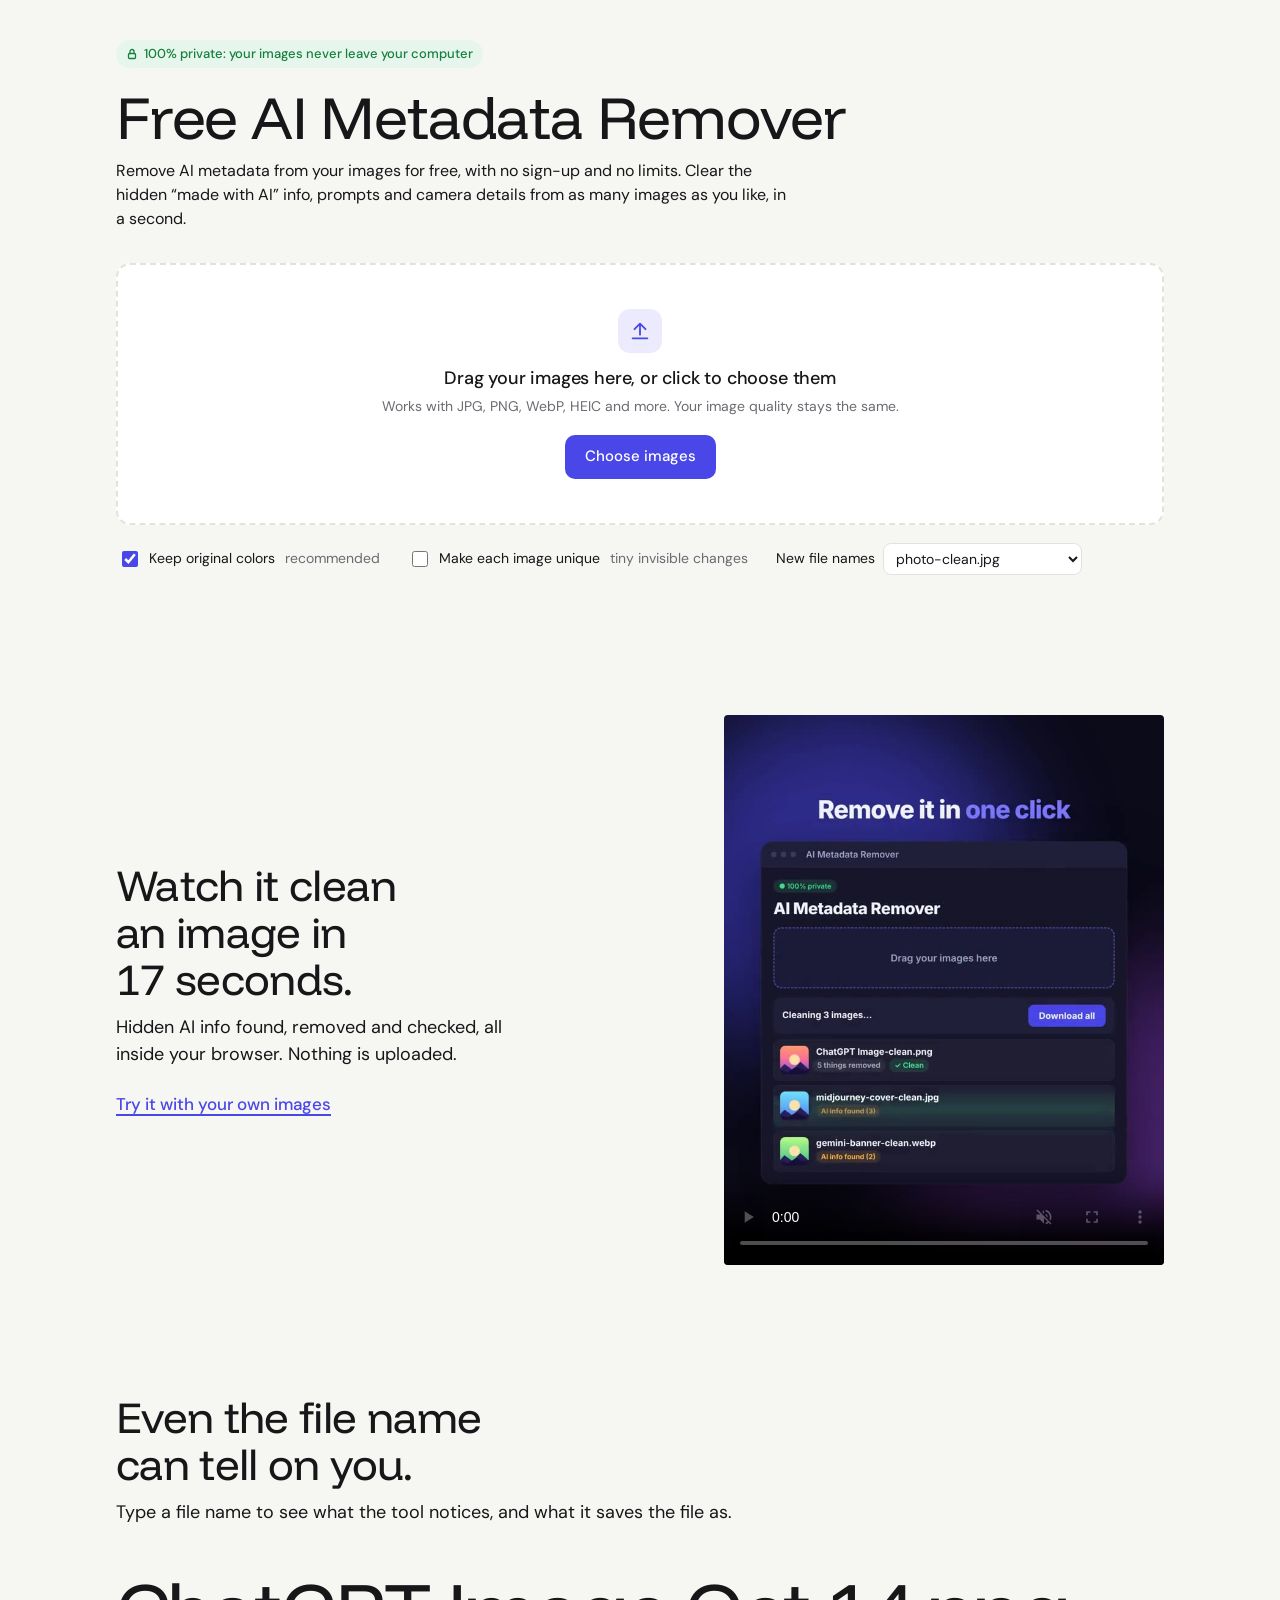
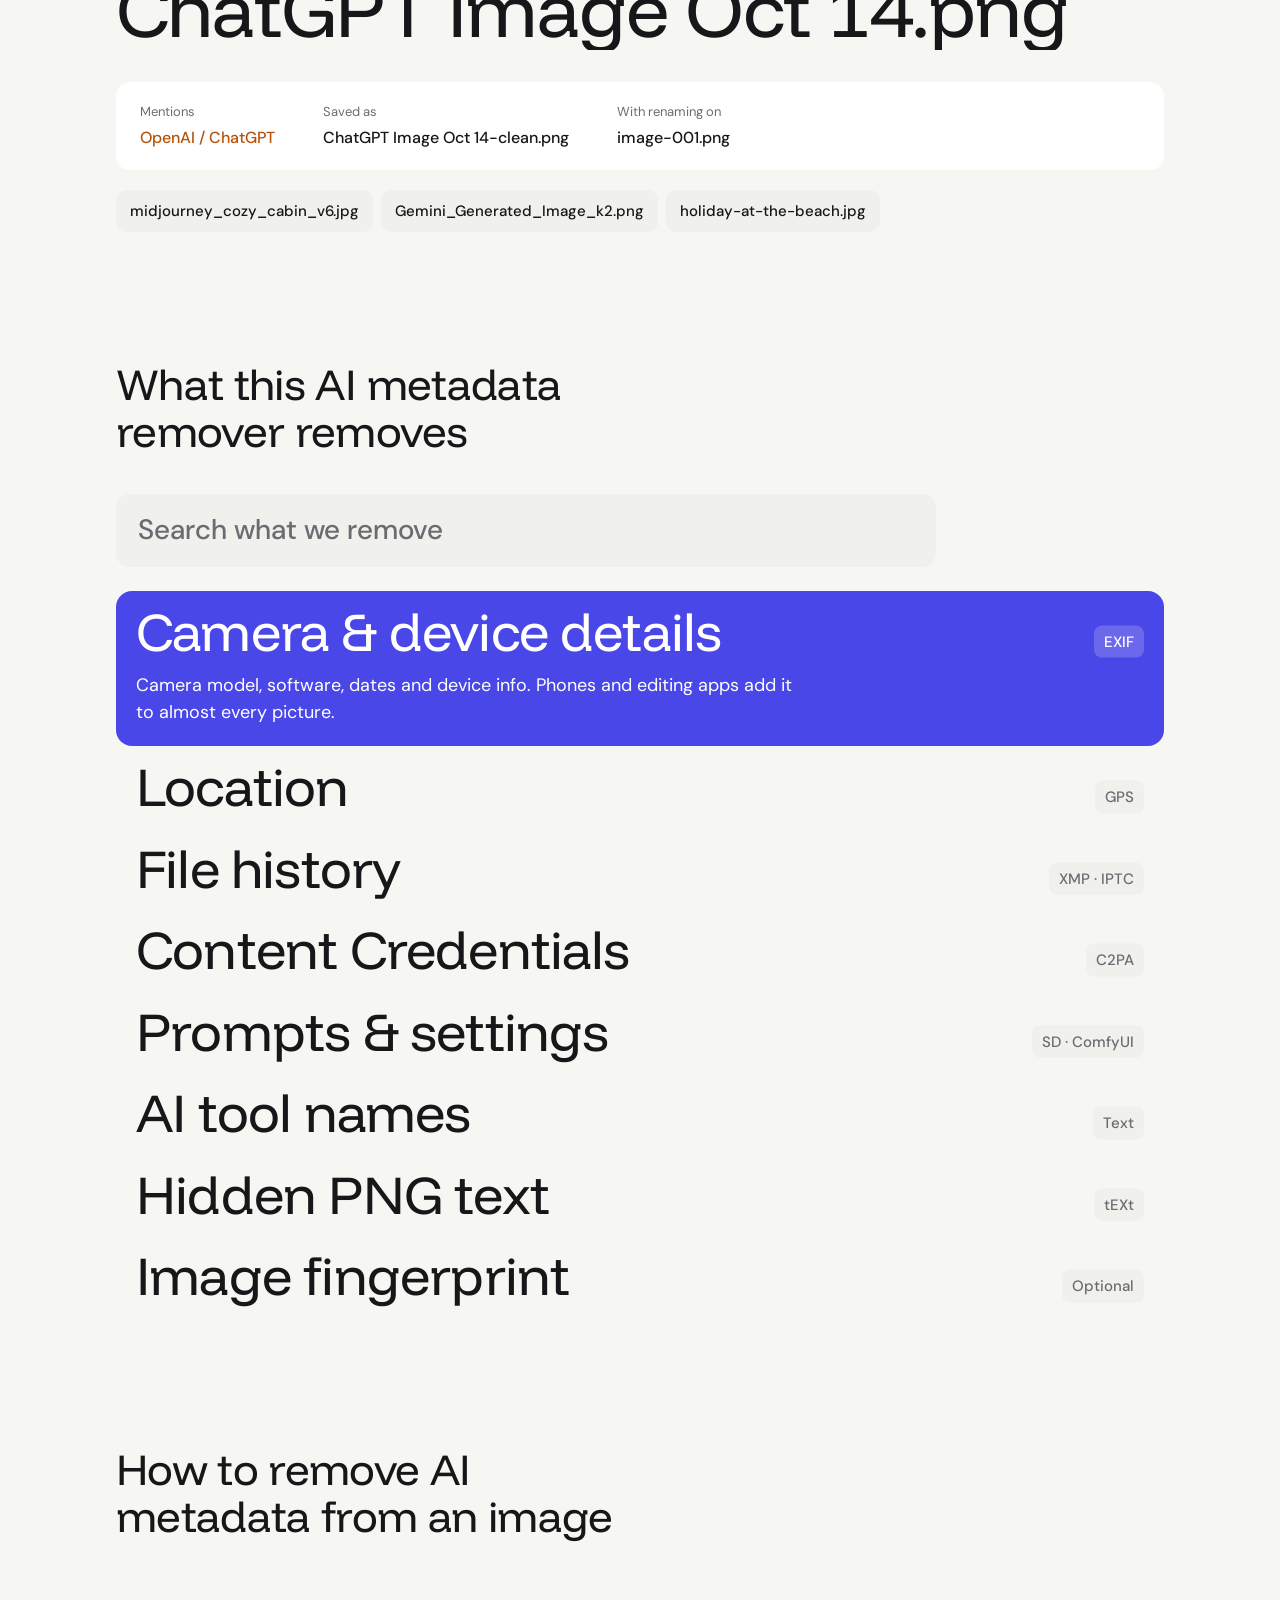
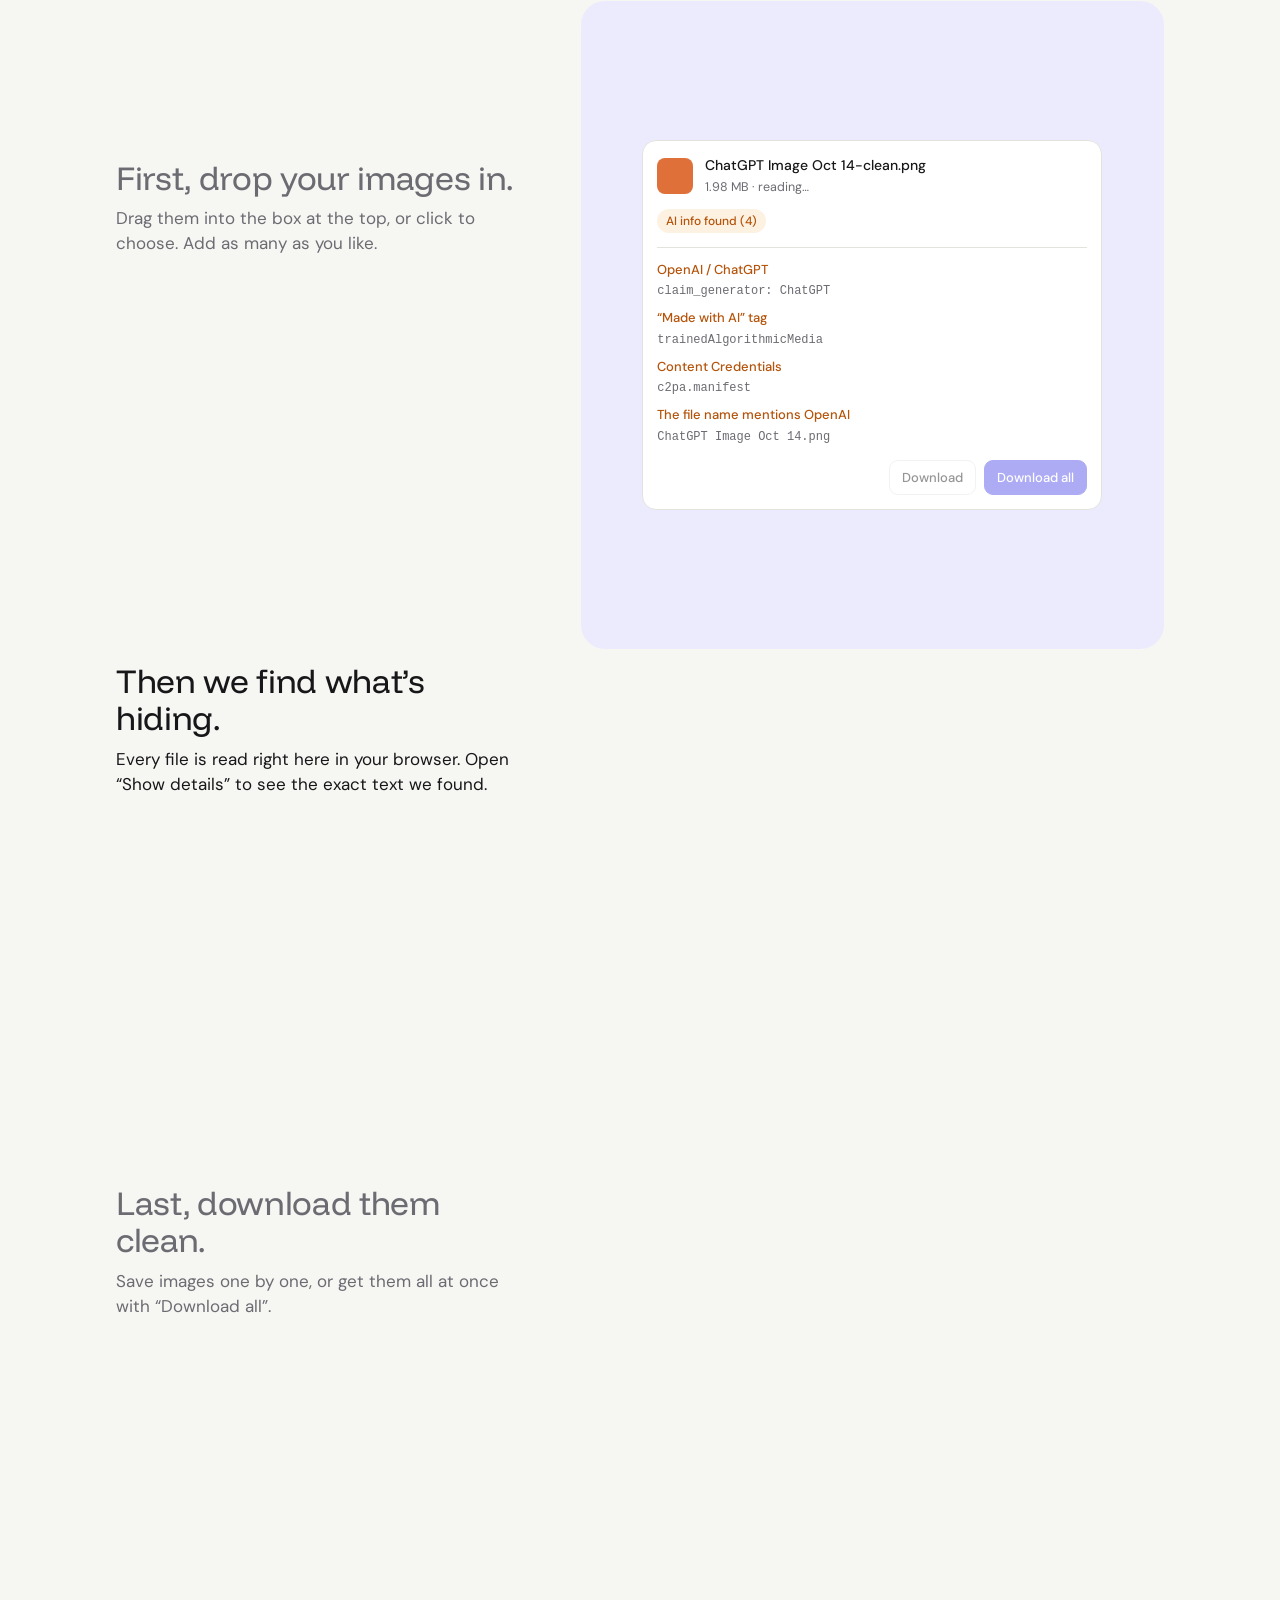
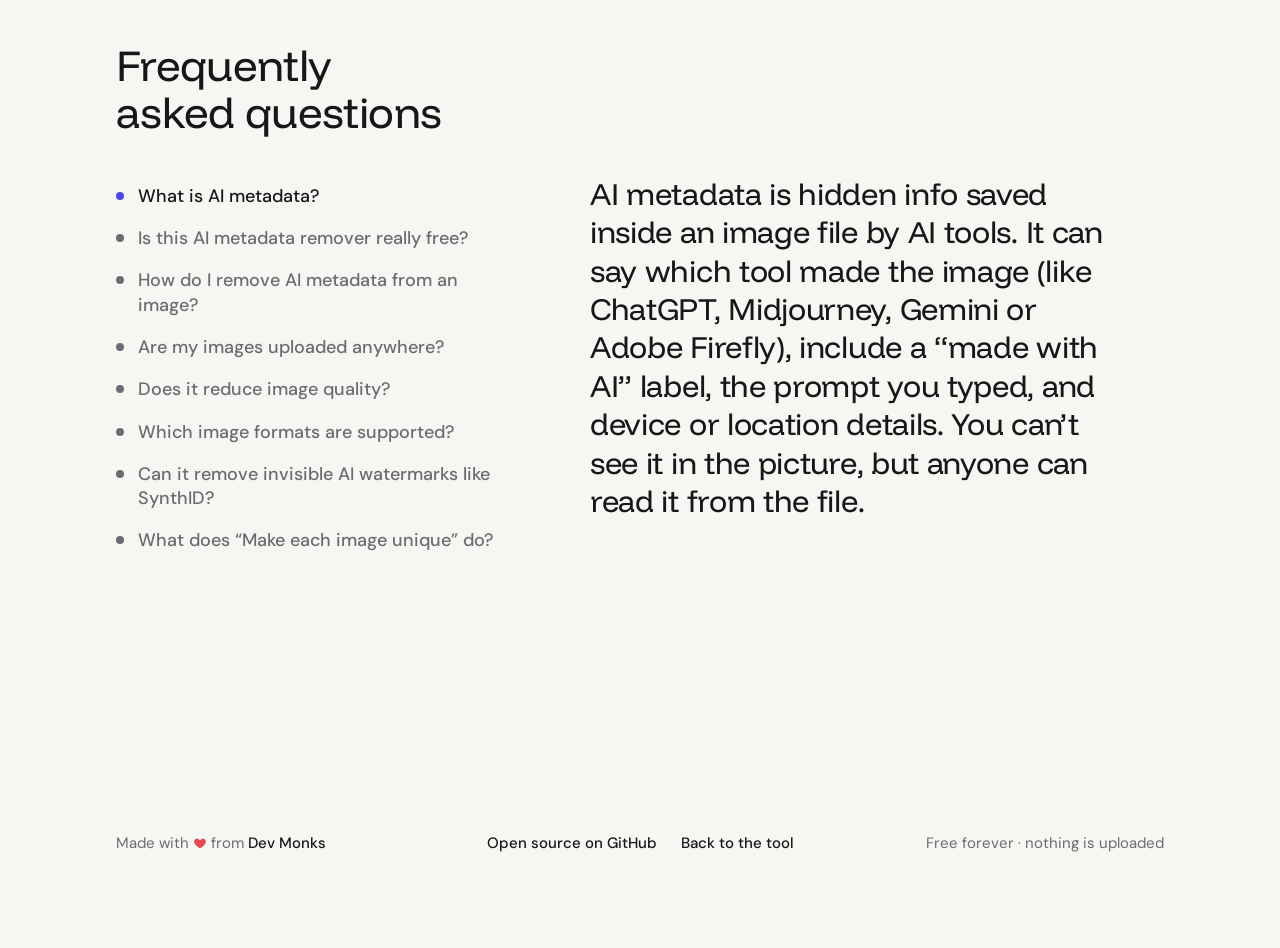
==== commit d427162d: "Use the Monks website fonts: Funnel Display + DM Sans - Headings and large type in Funnel Display 40" ====
--- a/index.html
+++ b/index.html
@@ -25,8 +25,13 @@
 <link rel="icon" href="favicon-32.png" sizes="32x32" type="image/png">
 <link rel="apple-touch-icon" href="apple-touch-icon.png">
 <meta name="theme-color" content="#4a47e8">
+<link rel="preconnect" href="https://fonts.googleapis.com">
+<link rel="preconnect" href="https://fonts.gstatic.com" crossorigin>
+<link rel="stylesheet" href="https://fonts.googleapis.com/css2?family=Funnel+Display:wght@400&family=DM+Sans:opsz,wght@9..40,400;9..40,500&display=swap">
 <style>
 :root{
+  --ui:"DM Sans",system-ui,-apple-system,"Segoe UI",Roboto,sans-serif;
+  --display:"Funnel Display","DM Sans",system-ui,sans-serif;
   --bg:#f6f6f3; --surface:#ffffff; --surface-2:#f0f0ec; --text:#17171a; --muted:#6b6b72;
   --border:#e3e3de; --accent:#4a47e8; --accent-ink:#ffffff; --accent-soft:#ecebfd;
   --good:#15803d; --good-soft:#e7f6ec; --warn:#b45309; --warn-soft:#fdf1e2; --bad:#b91c1c; --bad-soft:#fde8e8;
@@ -40,11 +45,11 @@
   }
 }
 *{box-sizing:border-box}
-body{margin:0;background:var(--bg);color:var(--text);font:15px/1.5 -apple-system,BlinkMacSystemFont,"Segoe UI",Inter,Roboto,sans-serif;-webkit-font-smoothing:antialiased}
+body{margin:0;background:var(--bg);color:var(--text);font:400 16px/1.5 var(--ui);-webkit-font-smoothing:antialiased}
 .wrap{max-width:1080px;margin:0 auto;padding:40px 16px 64px}
-header h1{font-size:clamp(32px,4.6vw,44px);line-height:1.08;letter-spacing:-.03em;margin:0 0 12px;text-wrap:balance}
+header h1{font-family:var(--display);font-weight:400;font-size:clamp(36px,5vw,60px);line-height:1.02;letter-spacing:-.02em;margin:0 0 12px;text-wrap:balance}
 header p{margin:0;color:var(--text);font-size:16px;max-width:62ch}
-.pill{display:inline-flex;align-items:center;gap:6px;font-size:13px;font-weight:600;padding:4px 10px;border-radius:99px;background:var(--good-soft);color:var(--good)}
+.pill{display:inline-flex;align-items:center;gap:6px;font-size:13px;font-weight:500;padding:4px 10px;border-radius:99px;background:var(--good-soft);color:var(--good)}
 .badges{display:flex;flex-wrap:wrap;align-items:center;gap:8px;margin-bottom:18px}
 .pill svg{flex:none}
 .drop{display:block;position:relative;margin-top:32px;border:2px dashed var(--border);border-radius:var(--radius);background:var(--surface);padding:44px 20px;text-align:center;cursor:pointer;transition:.15s}
@@ -63,9 +68,9 @@
 .summary{display:none;margin-top:28px;padding:14px 16px;background:var(--surface);border:1px solid var(--border);border-radius:var(--radius);align-items:center;justify-content:space-between;gap:12px;flex-wrap:wrap}
 .summary.show{display:flex}
 .summary .stats{font-size:14px}
-.summary .stats b{font-weight:650}
+.summary .stats b{font-weight:500}
 .btns{display:flex;gap:8px}
-button,.btn{font:inherit;font-weight:600;font-size:14px;border:1px solid var(--border);background:var(--surface);color:var(--text);border-radius:10px;padding:8px 14px;cursor:pointer;text-decoration:none;white-space:nowrap;transition:background-color .15s,border-color .15s,transform .1s}
+button,.btn{font:inherit;font-weight:500;font-size:14px;border:1px solid var(--border);background:var(--surface);color:var(--text);border-radius:10px;padding:8px 14px;cursor:pointer;text-decoration:none;white-space:nowrap;transition:background-color .15s,border-color .15s,transform .1s}
 button:hover,.btn:hover{background:var(--surface-2);border-color:color-mix(in srgb,var(--border) 60%,var(--muted))}
 button:active,.btn:active{transform:translateY(1px)}
 :focus-visible{outline:2px solid var(--accent);outline-offset:2px}
@@ -78,10 +83,10 @@
 .list{margin-top:12px;display:flex;flex-direction:column;gap:8px}
 .row{display:grid;grid-template-columns:56px 1fr auto;gap:14px;align-items:center;background:var(--surface);border:1px solid var(--border);border-radius:12px;padding:10px 12px}
 .thumb{width:56px;height:56px;border-radius:8px;object-fit:cover;background:var(--surface-2)}
-.name{font-weight:600;font-size:14px;overflow:hidden;text-overflow:ellipsis;white-space:nowrap}
+.name{font-weight:500;font-size:14px;overflow:hidden;text-overflow:ellipsis;white-space:nowrap}
 .sub{font-size:12.5px;color:var(--muted)}
 .tags{display:flex;flex-wrap:wrap;gap:4px;margin-top:5px}
-.tag{font-size:11.5px;font-weight:600;padding:2px 8px;border-radius:99px;background:var(--surface-2);color:var(--muted)}
+.tag{font-size:11.5px;font-weight:500;padding:2px 8px;border-radius:99px;background:var(--surface-2);color:var(--muted)}
 .tag.ai{background:var(--warn-soft);color:var(--warn)}
 .tag.ok{background:var(--good-soft);color:var(--good)}
 .tag.err{background:var(--bad-soft);color:var(--bad)}
@@ -96,7 +101,7 @@
 .details h4{margin:0 0 6px;font-size:11.5px;text-transform:uppercase;letter-spacing:.06em;color:var(--muted)}
 .details ul{list-style:none;margin:0;padding:0;display:flex;flex-direction:column;gap:6px}
 .details li{font-size:13px}
-.details .lbl{font-weight:600}
+.details .lbl{font-weight:500}
 .details .sz{color:var(--muted);font-size:12px;margin-left:4px}
 .details .ev{display:block;margin-top:3px;font:12px/1.45 ui-monospace,SFMono-Regular,Menlo,Consolas,monospace;color:var(--muted);background:var(--surface-2);border-radius:6px;padding:4px 7px;word-break:break-all} /* taste-skill-ignore: real interface (data-ui) */
 .details .hit .lbl{color:var(--warn)}
@@ -105,35 +110,35 @@
 .toggle:hover{background:none;text-decoration:underline;text-underline-offset:3px}
 @media (max-width:700px){ .details{grid-template-columns:1fr} }
 .visits{display:inline-flex;align-items:center;gap:7px;padding:3px 10px;border-radius:99px;background:var(--surface);border:1px solid var(--border);font-size:13px;color:var(--muted)}
-.visits b{color:var(--text);font-weight:650;font-variant-numeric:tabular-nums}
+.visits b{color:var(--text);font-weight:500;font-variant-numeric:tabular-nums}
 .vdot{width:6px;height:6px;border-radius:50%;background:var(--good)}
 .visits[hidden]{display:none}
 
 /* ===== Sections: the product performs ===== */
 .ic{vertical-align:-1px;margin-right:3px}
 .heart{vertical-align:-2px}
-.drop-btn{display:inline-flex;align-items:center;min-height:44px;margin-top:18px;padding:0 20px;border-radius:10px;background:var(--accent);color:var(--accent-ink);font-style:normal;font-weight:650;font-size:15px;transition:background-color .15s}
+.drop-btn{display:inline-flex;align-items:center;min-height:44px;margin-top:18px;padding:0 20px;border-radius:10px;background:var(--accent);color:var(--accent-ink);font-style:normal;font-weight:500;font-size:15px;transition:background-color .15s}
 .drop:hover .drop-btn{background:color-mix(in srgb,var(--accent) 85%,#000)}
 .demo-sec{display:grid;grid-template-columns:5fr 7fr;gap:64px;align-items:center}
 .demo-vid{display:block;width:100%;max-width:440px;height:auto;aspect-ratio:4/5;justify-self:end;border-radius:4px;background:#0c0b1a;object-fit:cover}
-.demo-link{display:inline-block;margin-top:24px;font-size:17px;font-weight:650;color:var(--accent);text-decoration:underline;text-underline-offset:4px;text-decoration-thickness:2px}
+.demo-link{display:inline-block;margin-top:24px;font-size:17px;font-weight:500;color:var(--accent);text-decoration:underline;text-underline-offset:4px;text-decoration-thickness:2px}
 .demo-link:hover{text-decoration-thickness:3px}
 .sec{margin-top:clamp(96px,10vw,160px)}
-.sec h2{font-size:clamp(28px,3vw,36px);line-height:1.15;letter-spacing:-.025em;margin:0;max-width:22ch;text-wrap:balance}
+.sec h2{font-family:var(--display);font-weight:400;font-size:clamp(30px,3.4vw,48px);line-height:1.08;letter-spacing:-.015em;margin:0;max-width:22ch;text-wrap:balance}
 .sec-lead{margin:12px 0 0;font-size:18px;color:var(--text);max-width:52ch}
 /* file name */
 .name-ui{margin-top:40px}
-.name-input{display:block;width:100%;font:inherit;font-size:clamp(34px,6vw,84px);font-weight:700;letter-spacing:-.035em;line-height:1.1;color:var(--text);background:none;border:0;padding:0;margin:0;caret-color:var(--accent);outline:none;text-overflow:ellipsis}
+.name-input{display:block;width:100%;font:inherit;font-family:var(--display);font-size:clamp(34px,6vw,84px);font-weight:400;letter-spacing:-.02em;line-height:1.1;color:var(--text);background:none;border:0;padding:0;margin:0;caret-color:var(--accent);outline:none;text-overflow:ellipsis}
 .name-input:focus-visible{outline:none}
 .name-ui:focus-within .name-input{color:var(--text)}
 .name-out{display:grid;grid-template-columns:repeat(3,auto);justify-content:start;gap:12px 48px;margin:32px 0 0;padding:20px 24px;background:var(--surface);border-radius:14px;max-width:100%}
 .name-out div{min-width:0}
 .name-out dt{font-size:13px;color:var(--muted);margin:0 0 4px}
-.name-out dd{margin:0;font-size:16px;font-weight:650;overflow-wrap:anywhere}
+.name-out dd{margin:0;font-size:16px;font-weight:500;overflow-wrap:anywhere}
 .name-out dd.hit{color:var(--warn)}
 .name-out dd.none{color:var(--good)}
 .name-ex{display:flex;flex-wrap:wrap;gap:8px;margin-top:20px}
-.name-ex button{font-size:15px;font-weight:600;background:var(--surface-2);border:0;border-radius:10px;padding:10px 14px}
+.name-ex button{font-size:15px;font-weight:500;background:var(--surface-2);border:0;border-radius:10px;padding:10px 14px}
 .name-ex button:hover{background:var(--accent-soft);color:var(--accent)}
 /* command list */
 .cmd-ui{margin-top:40px}
@@ -145,8 +150,8 @@
 .cmd-btn{display:flex;align-items:baseline;justify-content:space-between;gap:24px;width:100%;text-align:left;background:none;border:0;border-radius:16px;padding:10px 20px;color:inherit;white-space:normal;cursor:pointer}
 .cmd-btn:hover{background:var(--surface-2)}
 .cmd-btn:active{transform:none}
-.cmd-name{margin:0;font-size:clamp(30px,4.2vw,56px);line-height:1.1;letter-spacing:-.03em;font-weight:700}
-.cmd-tag{flex:none;font-size:15px;font-weight:650;color:var(--muted);background:var(--surface-2);border-radius:8px;padding:5px 10px;transform:translateY(-.3em)}
+.cmd-name{margin:0;font-family:var(--display);font-size:clamp(30px,4.2vw,56px);line-height:1.1;letter-spacing:-.015em;font-weight:400}
+.cmd-tag{flex:none;font-size:15px;font-weight:500;color:var(--muted);background:var(--surface-2);border-radius:8px;padding:5px 10px;transform:translateY(-.3em)}
 .cmd-desc{display:none;margin:0;padding:0 20px 20px;font-size:18px;max-width:58ch}
 .cmd[aria-current="true"]{background:var(--accent);color:var(--accent-ink)}
 .cmd[aria-current="true"] .cmd-btn:hover{background:none}
@@ -158,16 +163,16 @@
 /* how it works: pinned fragment */
 .how-grid{display:grid;grid-template-columns:5fr 7fr;gap:48px;margin-top:8px}
 .how-step{min-height:58vh;display:flex;flex-direction:column;justify-content:center}
-.how-step h3{font-size:clamp(26px,2.6vw,34px);line-height:1.15;letter-spacing:-.02em;margin:0;color:var(--muted);transition:color .25s}
+.how-step h3{font-family:var(--display);font-weight:400;font-size:clamp(26px,2.6vw,36px);line-height:1.12;letter-spacing:-.01em;margin:0;color:var(--muted);transition:color .25s}
 .how-step p{margin:10px 0 0;font-size:17px;color:var(--muted);max-width:38ch}
 .how-step[aria-current="true"] h3{color:var(--text)}
 .how-step[aria-current="true"] p{color:var(--text)}
 .how-stage{position:sticky;top:14vh;align-self:start;height:72vh;display:grid;place-items:center;background:var(--accent-soft);border-radius:24px;margin-top:6vh}
 .stage-ui{width:min(460px,88%);display:grid;font-size:14px}
 .st-drop,.st-row{grid-area:1/1;align-self:center}
-.st-drop{display:flex;flex-direction:column;align-items:center;gap:8px;padding:32px 20px;border:2px dashed color-mix(in srgb,var(--accent) 45%,transparent);border-radius:14px;background:var(--surface);color:var(--accent);font-weight:600;transition:opacity .35s,transform .35s}
+.st-drop{display:flex;flex-direction:column;align-items:center;gap:8px;padding:32px 20px;border:2px dashed color-mix(in srgb,var(--accent) 45%,transparent);border-radius:14px;background:var(--surface);color:var(--accent);font-weight:500;transition:opacity .35s,transform .35s}
 .st-drop span{color:var(--text)}
-.st-file{display:flex;align-items:center;gap:8px;margin-top:10px;padding:8px 12px;background:var(--surface-2);border-radius:10px;color:var(--text);font-weight:600;transform:translateY(-14px);opacity:0;transition:opacity .4s .15s,transform .4s .15s}
+.st-file{display:flex;align-items:center;gap:8px;margin-top:10px;padding:8px 12px;background:var(--surface-2);border-radius:10px;color:var(--text);font-weight:500;transform:translateY(-14px);opacity:0;transition:opacity .4s .15s,transform .4s .15s}
 .st-file small{color:var(--muted);font-weight:500}
 .stage-ui[data-state="0"] .st-file{opacity:1;transform:none}
 .st-thumb{flex:none;width:36px;height:36px;border-radius:8px;background:#e0703a}
@@ -179,14 +184,14 @@
 .st-head b{display:block;font-size:14px}
 .st-head small{font-size:12.5px;color:var(--muted)}
 .st-tags{display:flex;flex-wrap:wrap;gap:6px;margin:12px 0 0}
-.t{font-size:12px;font-weight:650;padding:3px 9px;border-radius:99px;background:var(--surface-2);color:var(--muted)}
+.t{font-size:12px;font-weight:500;padding:3px 9px;border-radius:99px;background:var(--surface-2);color:var(--muted)}
 .t.warn{background:var(--warn-soft);color:var(--warn)}
 .t.ok{background:var(--good-soft);color:var(--good)}
 .st-found{list-style:none;margin:14px 0 0;padding:12px 0 0;border-top:1px solid var(--border);display:grid;gap:8px} /* taste-skill-ignore: real interface (data-ui) */
 .st-found li b{display:block;font-size:13px;color:var(--warn)}
 .st-found code{font:12px/1.4 ui-monospace,SFMono-Regular,Menlo,monospace;color:var(--muted)}
 .st-actions{display:flex;justify-content:flex-end;gap:8px;margin-top:14px}
-.st-btn{font-size:13px;font-weight:650;padding:7px 12px;border-radius:9px;border:1px solid var(--border);background:var(--surface)}
+.st-btn{font-size:13px;font-weight:500;padding:7px 12px;border-radius:9px;border:1px solid var(--border);background:var(--surface)}
 .st-btn.primary{background:var(--accent);border-color:var(--accent);color:var(--accent-ink)}
 .s2{display:none}
 .stage-ui[data-state="2"] .s1,.stage-ui[data-state="2"] .t.warn{display:none}
@@ -197,7 +202,7 @@
 /* faq: index + one answer */
 .faq{display:grid;grid-template-columns:5fr 7fr;gap:64px;margin-top:40px}
 .fq h3{margin:0;font-size:inherit}
-.fq-btn{display:flex;gap:14px;align-items:baseline;width:100%;text-align:left;background:none;border:0;border-radius:10px;padding:9px 10px;margin-left:-10px;font-size:18px;font-weight:600;line-height:1.35;color:var(--muted);white-space:normal}
+.fq-btn{display:flex;gap:14px;align-items:baseline;width:100%;text-align:left;background:none;border:0;border-radius:10px;padding:9px 10px;margin-left:-10px;font-size:18px;font-weight:500;line-height:1.35;color:var(--muted);white-space:normal}
 .fq-btn::before{content:"";flex:none;width:8px;height:8px;border-radius:50%;background:var(--muted);transform:translateY(-2px)}
 .fq-btn:hover{background:var(--surface-2);color:var(--text)}
 .fq-btn:active{transform:none}
@@ -206,12 +211,13 @@
 .fq-a{display:none}
 .fq-a p{margin:0 0 8px 22px;font-size:17px;color:var(--text);max-width:60ch}
 .faq-pane{position:sticky;top:120px;align-self:start}
-.faq-pane p{margin:0;font-size:clamp(22px,2.2vw,28px);line-height:1.35;letter-spacing:-.01em;max-width:30ch;transition:opacity .15s}
+.faq-pane p{margin:0;font-family:var(--display);font-size:clamp(24px,2.4vw,32px);line-height:1.25;letter-spacing:-.01em;max-width:30ch;transition:opacity .15s}
 .faq:not([data-ready]) .fq-a{display:block}
 .faq:not([data-ready]) .faq-pane{display:none}
 /* footer: one quiet line */
+b,strong{font-weight:500}
 .footer{display:grid;grid-template-columns:1fr auto 1fr;gap:16px;align-items:baseline;margin-top:30vh;padding-bottom:30px;font-size:15px;color:var(--muted)}
-.footer a{color:var(--text);font-weight:600;text-decoration:none}
+.footer a{color:var(--text);font-weight:500;text-decoration:none}
 .footer a:hover{color:var(--accent)}
 .f-links{display:flex;gap:24px}
 .f-end{text-align:right}
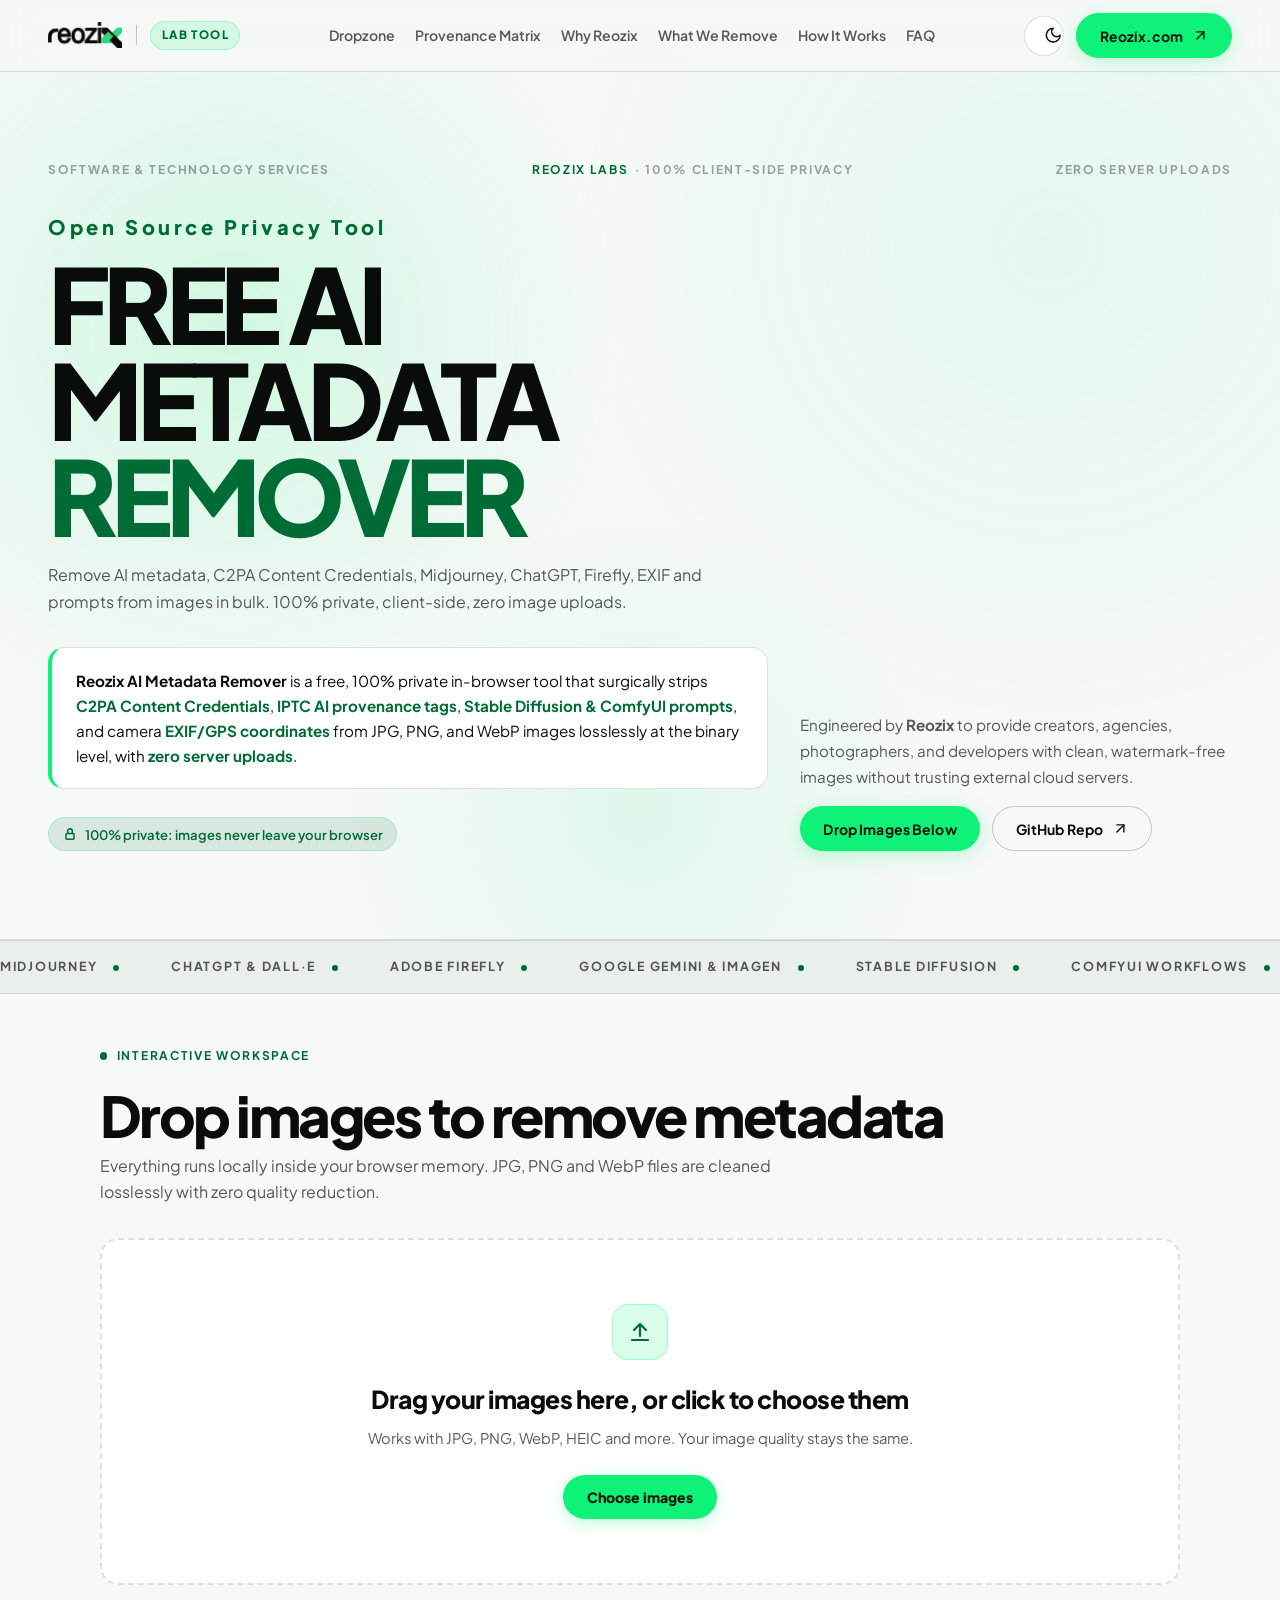
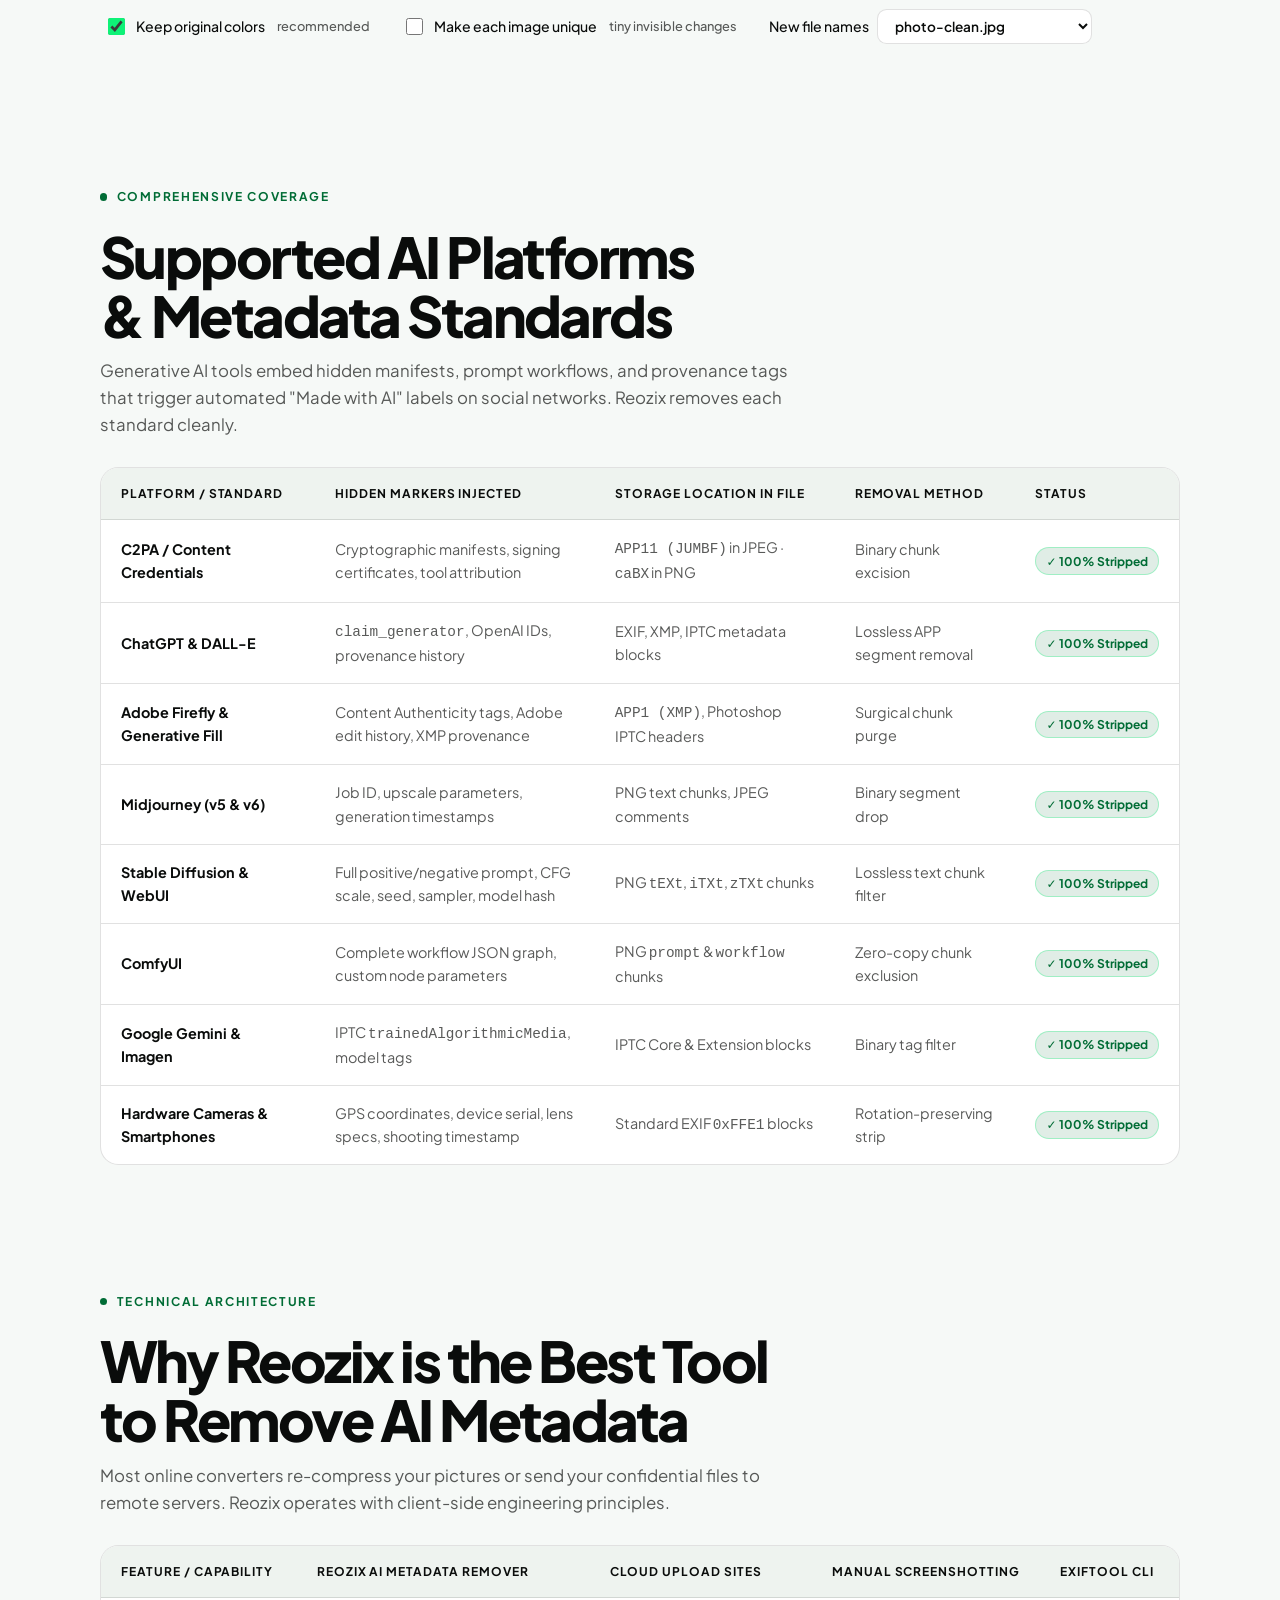
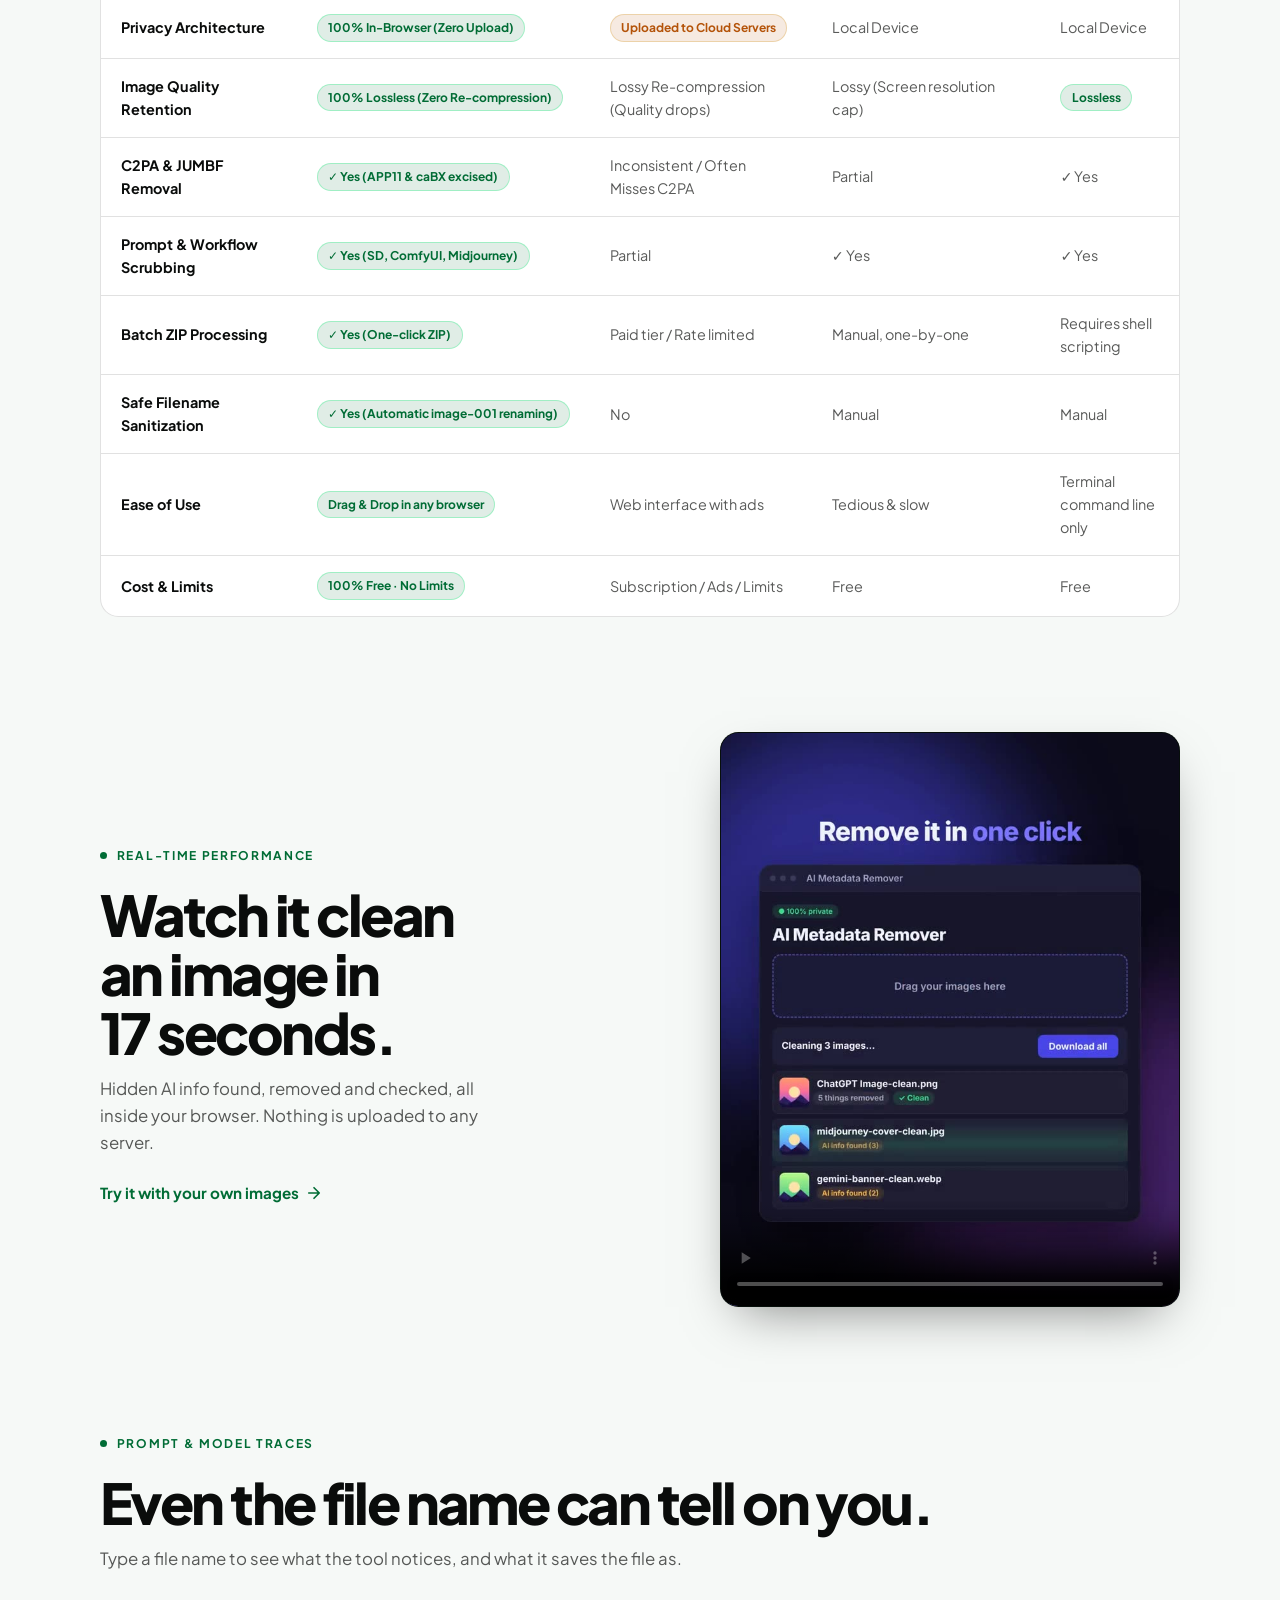
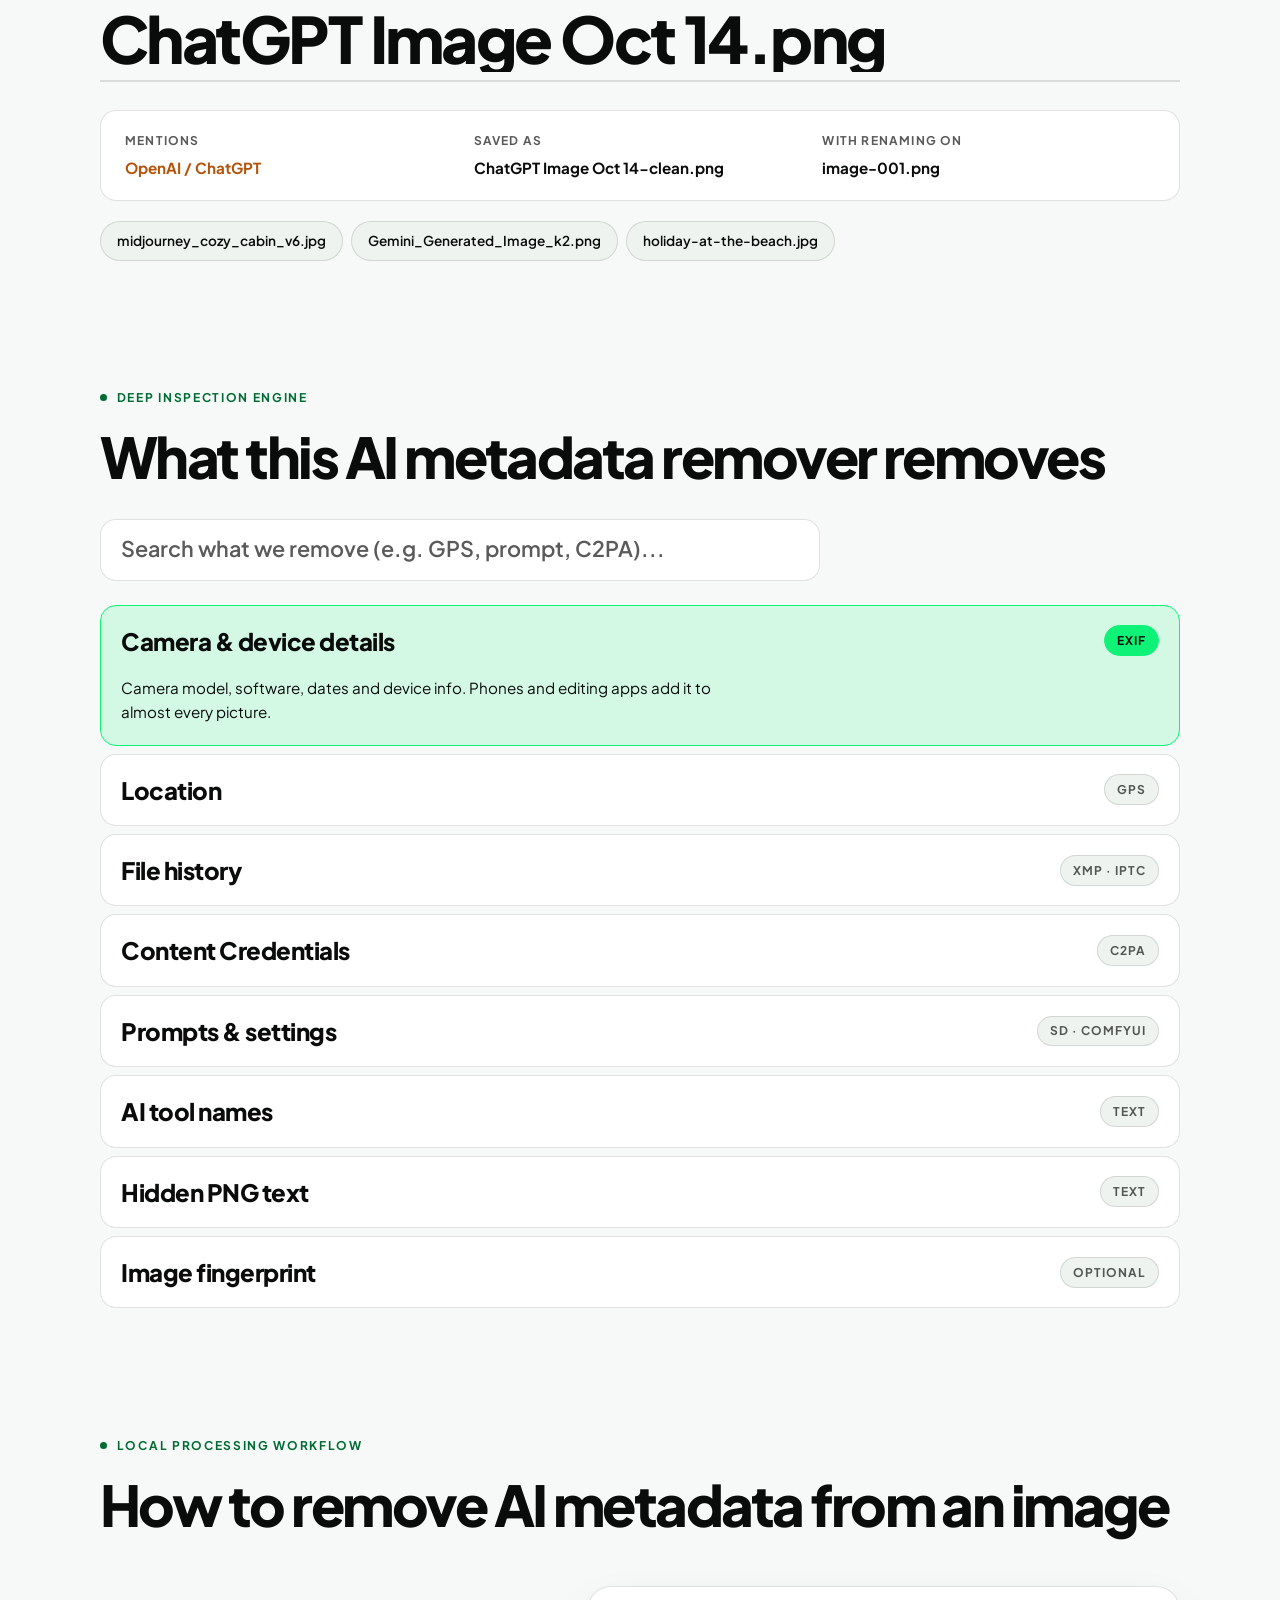
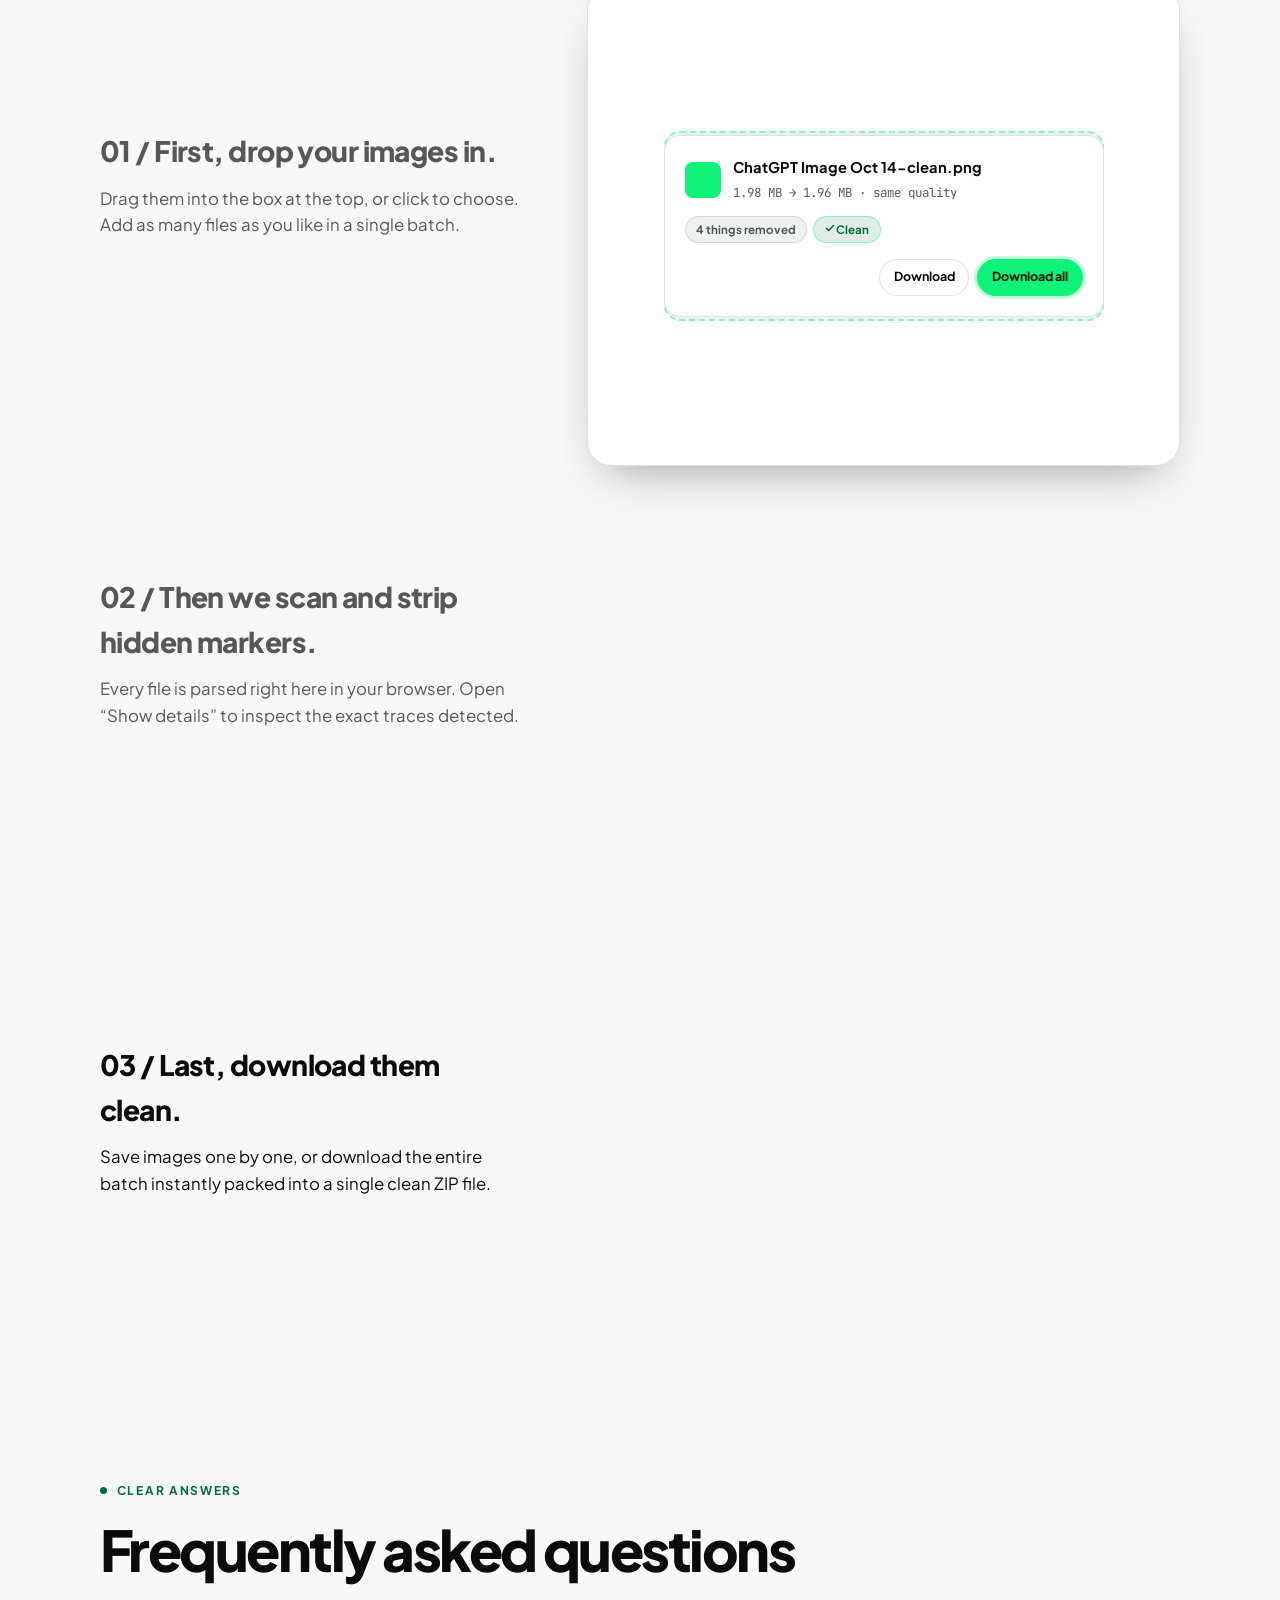
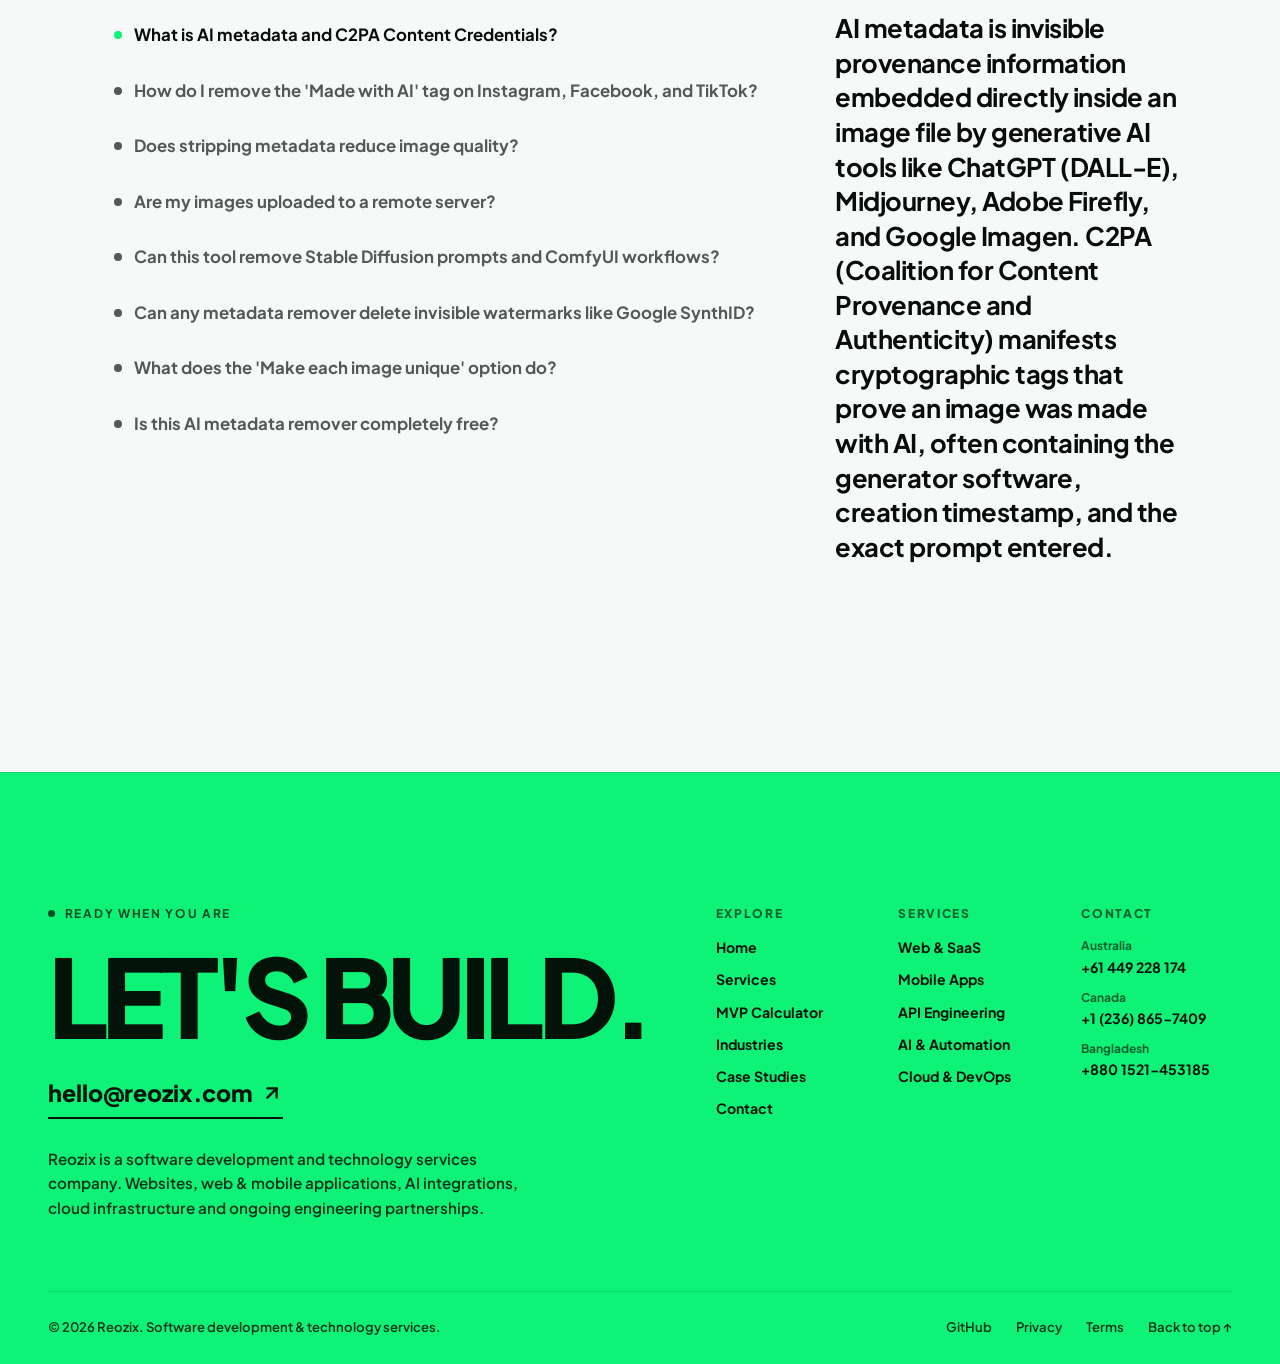
==== commit 69932a87: "feat: apply Reozix design system and implement comprehensive SEO, AEO, and GEO optimizations - Redes" ====
--- a/index.html
+++ b/index.html
@@ -1,279 +1,1858 @@
 <!doctype html>
-<html lang="en">
+<html lang="en" data-theme="dark">
 <head>
 <meta charset="utf-8">
 <meta name="viewport" content="width=device-width, initial-scale=1">
-<title>Free AI Metadata Remover: Remove AI Info from Images</title>
-<meta name="description" content="Remove AI metadata from images in bulk. Strip ChatGPT, Midjourney and Firefly tags, C2PA, EXIF, GPS and prompts. Free, private, no upload, same quality.">
-<link rel="canonical" href="https://www.designmonks.co/aimetadataremover">
-<meta name="robots" content="index, follow, max-image-preview:large">
+<title>Free AI Metadata Remover: Strip C2PA, Prompts &amp; EXIF | Reozix</title>
+<meta name="description" content="Free online AI metadata remover. Strip C2PA Content Credentials, Midjourney &amp; ChatGPT prompts, EXIF, and GPS in bulk. 100% private in-browser tool with zero uploads.">
+<meta name="keywords" content="AI metadata remover, remove AI metadata, C2PA remover, remove content credentials, strip midjourney prompt, remove ChatGPT metadata, Stable Diffusion prompt remover, ComfyUI workflow remover, EXIF cleaner, private metadata remover">
+<link rel="canonical" href="https://reozix.com/tools/aimetadataremover">
+<meta name="robots" content="index, follow, max-image-preview:large, max-snippet:-1, max-video-preview:-1">
+<meta name="author" content="Reozix">
 <meta property="og:type" content="website">
-<meta property="og:site_name" content="AI Metadata Remover">
-<meta property="og:title" content="Free AI Metadata Remover: Remove AI Info from Images">
-<meta property="og:description" content="Remove AI metadata from images in bulk. Strip ChatGPT, Midjourney and Firefly tags, C2PA, EXIF, GPS and prompts. Free, private, no upload, same quality.">
-<meta property="og:url" content="https://www.designmonks.co/aimetadataremover">
-<meta property="og:image" content="https://atiq31416.github.io/aimetadataremover/og-image.png">
+<meta property="og:site_name" content="Reozix">
+<meta property="og:title" content="Free AI Metadata Remover: Strip C2PA, Prompts &amp; EXIF | Reozix">
+<meta property="og:description" content="Free online AI metadata remover. Strip C2PA Content Credentials, Midjourney &amp; ChatGPT prompts, EXIF, and GPS in bulk. 100% private in-browser tool with zero uploads.">
+<meta property="og:url" content="https://reozix.com/tools/aimetadataremover">
+<meta property="og:image" content="og-image.png">
 <meta property="og:image:width" content="1200">
 <meta property="og:image:height" content="630">
-<meta property="og:image:alt" content="AI Metadata Remover: remove hidden AI info from your images">
+<meta property="og:image:alt" content="Reozix AI Metadata Remover">
 <meta name="twitter:card" content="summary_large_image">
-<meta name="twitter:title" content="Free AI Metadata Remover: Remove AI Info from Images">
-<meta name="twitter:description" content="Remove AI metadata from images in bulk. Strip ChatGPT, Midjourney and Firefly tags, C2PA, EXIF, GPS and prompts. Free, private, no upload, same quality.">
-<meta name="twitter:image" content="https://atiq31416.github.io/aimetadataremover/og-image.png">
-<script type="application/ld+json">{"@context": "https://schema.org", "@graph": [{"@type": "WebApplication", "@id": "https://www.designmonks.co/aimetadataremover#app", "name": "Free AI Metadata Remover", "url": "https://www.designmonks.co/aimetadataremover", "description": "Remove AI metadata from images in bulk. Strip ChatGPT, Midjourney and Firefly tags, C2PA, EXIF, GPS and prompts. Free, private, no upload, same quality.", "applicationCategory": "MultimediaApplication", "operatingSystem": "Any (works in your web browser)", "browserRequirements": "Requires JavaScript", "offers": {"@type": "Offer", "price": "0", "priceCurrency": "USD"}, "image": "https://atiq31416.github.io/aimetadataremover/og-image.png", "featureList": ["100% free, no sign-up, no limits", "Remove AI metadata in bulk", "Remove C2PA Content Credentials", "Remove EXIF and GPS data", "Remove XMP and IPTC data", "Remove Stable Diffusion and ComfyUI prompts", "No upload, works offline", "No quality loss for JPG, PNG and WebP"], "publisher": {"@id": "https://devmonks.co/#org"}, "isAccessibleForFree": true}, {"@type": "Organization", "@id": "https://devmonks.co/#org", "name": "Dev Monks", "url": "https://devmonks.co"}, {"@type": "FAQPage", "@id": "https://www.designmonks.co/aimetadataremover#faq", "mainEntity": [{"@type": "Question", "name": "What is AI metadata?", "acceptedAnswer": {"@type": "Answer", "text": "AI metadata is hidden info saved inside an image file by AI tools. It can say which tool made the image (like ChatGPT, Midjourney, Gemini or Adobe Firefly), include a “made with AI” label, the prompt you typed, and device or location details. You can’t see it in the picture, but anyone can read it from the file."}}, {"@type": "Question", "name": "Is this AI metadata remover really free?", "acceptedAnswer": {"@type": "Answer", "text": "Yes, it’s 100% free. There’s no sign-up, no daily limit and no watermark. Because everything runs in your own browser, there are no servers to pay for, so we can keep it free."}}, {"@type": "Question", "name": "How do I remove AI metadata from an image?", "acceptedAnswer": {"@type": "Answer", "text": "Drag your images into the box at the top of this page. The tool removes the hidden info right away. Then click “Download” for one image, or “Download all” to get every cleaned image at once."}}, {"@type": "Question", "name": "Are my images uploaded anywhere?", "acceptedAnswer": {"@type": "Answer", "text": "No. Everything happens inside your own browser. Your images never leave your computer, and the tool even works offline."}}, {"@type": "Question", "name": "Does it reduce image quality?", "acceptedAnswer": {"@type": "Answer", "text": "No. For JPG, PNG and WebP files, only the hidden info is removed and the picture itself stays exactly the same. Other formats like HEIC and AVIF are saved as a fresh copy, which drops all hidden info. If you turn on “Make each image unique”, the image is re-saved with tiny changes you can’t see."}}, {"@type": "Question", "name": "Which image formats are supported?", "acceptedAnswer": {"@type": "Answer", "text": "JPG, PNG and WebP are cleaned with zero quality loss. HEIC, AVIF, GIF, BMP and TIFF also work, and are saved as JPG or PNG."}}, {"@type": "Question", "name": "Can it remove invisible AI watermarks like SynthID?", "acceptedAnswer": {"@type": "Answer", "text": "No. Some AI tools, like Google’s, hide an invisible watermark inside the picture itself. That is part of the image, not hidden file info, so no metadata remover can take it out."}}, {"@type": "Question", "name": "What does “Make each image unique” do?", "acceptedAnswer": {"@type": "Answer", "text": "It makes tiny changes to the picture that your eyes can’t see, so the file no longer matches the original exactly. This helps against simple duplicate checks. It does not stop reverse image search (like Google Lens), because those look at what the picture shows."}}]}]}</script>
+<meta name="twitter:title" content="Free AI Metadata Remover: Strip C2PA, Prompts &amp; EXIF | Reozix">
+<meta name="twitter:description" content="Free online AI metadata remover. Strip C2PA Content Credentials, Midjourney &amp; ChatGPT prompts, EXIF, and GPS in bulk. 100% private in-browser tool with zero uploads.">
+<meta name="twitter:image" content="og-image.png">
+
+<!-- Stacked Multi-Schema JSON-LD for Search Engines & Answer Engines (AEO/GEO) -->
+<script type="application/ld+json">
+{
+  "@context": "https://schema.org",
+  "@graph": [
+    {
+      "@type": "WebApplication",
+      "@id": "https://reozix.com/tools/aimetadataremover#app",
+      "name": "Free AI Metadata Remover by Reozix",
+      "url": "https://reozix.com/tools/aimetadataremover",
+      "description": "A 100% client-side privacy tool that surgically strips C2PA Content Credentials, IPTC AI tags, Midjourney, ChatGPT, Firefly, Stable Diffusion prompts, and camera EXIF/GPS data from images in bulk with zero quality loss and no server uploads.",
+      "applicationCategory": "MultimediaApplication",
+      "applicationSubCategory": "Privacy & Image Editing Tool",
+      "operatingSystem": "Any (Web Browser with JavaScript)",
+      "browserRequirements": "Requires JavaScript. Runs offline in Chrome, Safari, Firefox, Edge, and mobile browsers.",
+      "isAccessibleForFree": true,
+      "offers": {
+        "@type": "Offer",
+        "price": "0",
+        "priceCurrency": "USD"
+      },
+      "image": "og-image.png",
+      "featureList": [
+        "100% client-side processing in browser memory",
+        "Zero server uploads: images never leave your computer",
+        "Lossless metadata stripping for JPG, PNG, and WebP",
+        "Removes C2PA Content Credentials and JUMBF manifests",
+        "Strips Stable Diffusion, ComfyUI, Midjourney, and DALL-E prompts",
+        "Removes EXIF, GPS geolocation, and IPTC/XMP edit history",
+        "Batch processing with one-click clean ZIP download",
+        "Automated safe file renaming to prevent model name detection",
+        "Optional unique pixel scrambling to bypass duplicate hash checks",
+        "Works completely offline without an internet connection"
+      ],
+      "publisher": {
+        "@type": "Organization",
+        "@id": "https://reozix.com/#org",
+        "name": "Reozix",
+        "url": "https://reozix.com",
+        "logo": "https://reozix.com/logo-on-light.png"
+      }
+    },
+    {
+      "@type": "Organization",
+      "@id": "https://reozix.com/#org",
+      "name": "Reozix",
+      "url": "https://reozix.com",
+      "logo": "https://reozix.com/logo-on-light.png",
+      "contactPoint": [
+        {
+          "@type": "ContactPoint",
+          "telephone": "+61449228174",
+          "contactType": "customer service",
+          "areaServed": ["AU", "CA", "BD", "US", "GB", "Worldwide"]
+        }
+      ],
+      "sameAs": [
+        "https://github.com/Shahriar-008/aimetadataremover"
+      ]
+    },
+    {
+      "@type": "BreadcrumbList",
+      "@id": "https://reozix.com/tools/aimetadataremover#breadcrumbs",
+      "itemListElement": [
+        {
+          "@type": "ListItem",
+          "position": 1,
+          "name": "Home",
+          "item": "https://reozix.com/"
+        },
+        {
+          "@type": "ListItem",
+          "position": 2,
+          "name": "Tools",
+          "item": "https://reozix.com/tools"
+        },
+        {
+          "@type": "ListItem",
+          "position": 3,
+          "name": "AI Metadata Remover",
+          "item": "https://reozix.com/tools/aimetadataremover"
+        }
+      ]
+    },
+    {
+      "@type": "HowTo",
+      "@id": "https://reozix.com/tools/aimetadataremover#howto",
+      "name": "How to Remove AI Metadata, C2PA, and Prompts from Images in 3 Steps",
+      "description": "Step-by-step guide to removing AI metadata, C2PA Content Credentials, and camera EXIF data from images in bulk using Reozix AI Metadata Remover.",
+      "totalTime": "PT15S",
+      "step": [
+        {
+          "@type": "HowToStep",
+          "position": 1,
+          "name": "Drop images into the browser workspace",
+          "text": "Drag and drop your JPG, PNG, WebP, or HEIC images into the dropzone. Files are read immediately in your local browser memory without uploading to any server.",
+          "url": "https://reozix.com/tools/aimetadataremover#tool"
+        },
+        {
+          "@type": "HowToStep",
+          "position": 2,
+          "name": "Automatic binary inspection and stripping",
+          "text": "The engine scans for C2PA JUMBF manifests, IPTC tags, Midjourney/ChatGPT prompt snippets, and EXIF/GPS data, purging them at the binary level while preserving lossless image quality.",
+          "url": "https://reozix.com/tools/aimetadataremover#removes"
+        },
+        {
+          "@type": "HowToStep",
+          "position": 3,
+          "name": "Download clean, verified images",
+          "text": "Download images individually or click 'Download all' to export the entire batch as a clean ZIP archive with optional safe sequential renaming.",
+          "url": "https://reozix.com/tools/aimetadataremover#tool"
+        }
+      ]
+    },
+    {
+      "@type": "FAQPage",
+      "@id": "https://reozix.com/tools/aimetadataremover#faq",
+      "mainEntity": [
+        {
+          "@type": "Question",
+          "name": "What is AI metadata and C2PA Content Credentials?",
+          "acceptedAnswer": {
+            "@type": "Answer",
+            "text": "AI metadata is invisible provenance information embedded directly inside an image file by generative AI tools like ChatGPT (DALL-E), Midjourney, Adobe Firefly, and Google Imagen. C2PA (Coalition for Content Provenance and Authenticity) manifests cryptographic tags that prove an image was made with AI, often containing the generator software, creation timestamp, and the exact prompt entered."
+          }
+        },
+        {
+          "@type": "Question",
+          "name": "How do I remove the 'Made with AI' tag on Instagram, Facebook, and TikTok?",
+          "acceptedAnswer": {
+            "@type": "Answer",
+            "text": "Social media platforms automatically detect AI images by scanning file metadata for C2PA manifests, JUMBF blocks, and IPTC 'trainedAlgorithmicMedia' digital source tags. By running your image through Reozix AI Metadata Remover before uploading, these provenance markers are completely purged, preventing platforms from automatically attaching 'Made with AI' or 'AI info' warning badges."
+          }
+        },
+        {
+          "@type": "Question",
+          "name": "Does stripping metadata reduce image quality?",
+          "acceptedAnswer": {
+            "@type": "Answer",
+            "text": "No. For JPG, PNG, and WebP files, Reozix performs lossless binary segment removal. The pixel data itself is never decompressed or re-compressed, meaning resolution, sharpness, color profiles (ICC), and visual fidelity remain 100% identical to the original."
+          }
+        },
+        {
+          "@type": "Question",
+          "name": "Are my images uploaded to a remote server?",
+          "acceptedAnswer": {
+            "@type": "Answer",
+            "text": "No. Everything runs 100% locally in your web browser memory using HTML5 ArrayBuffers and Web Workers. Your images never leave your computer, no telemetry or file copies are saved, and the tool functions completely even when your internet connection is turned off."
+          }
+        },
+        {
+          "@type": "Question",
+          "name": "Can this tool remove Stable Diffusion prompts and ComfyUI workflows?",
+          "acceptedAnswer": {
+            "@type": "Answer",
+            "text": "Yes. Stable Diffusion, Automatic1111, Forge, and ComfyUI store prompts, negative prompts, CFG scales, seed numbers, and complete node graph workflows inside PNG text chunks (tEXt, iTXt, zTXt) and UserComment EXIF tags. Reozix thoroughly wipes these chunks so your creative recipes stay private."
+          }
+        },
+        {
+          "@type": "Question",
+          "name": "Can any metadata remover delete invisible watermarks like Google SynthID?",
+          "acceptedAnswer": {
+            "@type": "Answer",
+            "text": "No. Tools like Google SynthID inject imperceptible mathematical variations directly into the pixel values rather than storing file metadata. No metadata scrubber can remove pixel-level steganographic watermarks without modifying the visible image itself. However, Reozix removes all file-level markers (C2PA, IPTC, EXIF) that typical scanners inspect."
+          }
+        },
+        {
+          "@type": "Question",
+          "name": "What does the 'Make each image unique' option do?",
+          "acceptedAnswer": {
+            "@type": "Answer",
+            "text": "The 'Make each image unique' option introduces microscopic, imperceptible pixel adjustments (±1 on random color channels) across visible areas. This modifies the file's cryptographic hash (MD5, SHA-256) so simple automated duplicate checks will view the file as brand new."
+          }
+        },
+        {
+          "@type": "Question",
+          "name": "Is this AI metadata remover completely free?",
+          "acceptedAnswer": {
+            "@type": "Answer",
+            "text": "Yes, Reozix AI Metadata Remover is 100% free with no sign-up, no daily processing limits, no watermarks, and no paid tiers. Because processing takes place on your own computer rather than costly server infrastructure, Reozix provides this tool freely to the community."
+          }
+        }
+      ]
+    }
+  ]
+}
+</script>
+
 <link rel="icon" href="favicon.svg" type="image/svg+xml">
-<link rel="icon" href="favicon-32.png" sizes="32x32" type="image/png">
-<link rel="apple-touch-icon" href="apple-touch-icon.png">
-<meta name="theme-color" content="#4a47e8">
+<link rel="icon" href="reozix-icon-light.png" media="(prefers-color-scheme: light)">
+<link rel="icon" href="reozix-icon-dark.png" media="(prefers-color-scheme: dark)">
+<link rel="apple-touch-icon" href="reozix-icon-light.png">
+<meta name="theme-color" content="#0a0c0b" media="(prefers-color-scheme: dark)">
+<meta name="theme-color" content="#f6f9f7" media="(prefers-color-scheme: light)">
+<script>
+try{
+  var t = localStorage.getItem("rx-theme");
+  if (t !== "light" && t !== "dark") t = matchMedia("(prefers-color-scheme: light)").matches ? "light" : "dark";
+  document.documentElement.dataset.theme = t;
+}catch(e){ document.documentElement.dataset.theme = "dark"; }
+</script>
 <link rel="preconnect" href="https://fonts.googleapis.com">
 <link rel="preconnect" href="https://fonts.gstatic.com" crossorigin>
-<link rel="stylesheet" href="https://fonts.googleapis.com/css2?family=Funnel+Display:wght@400&family=DM+Sans:opsz,wght@9..40,400;9..40,500&display=swap">
+<link href="https://fonts.googleapis.com/css2?family=Plus+Jakarta+Sans:wght@400;500;600;700;800;900&family=JetBrains+Mono:wght@400;500&display=swap" rel="stylesheet">
 <style>
-:root{
-  --ui:"DM Sans",system-ui,-apple-system,"Segoe UI",Roboto,sans-serif;
-  --display:"Funnel Display","DM Sans",system-ui,sans-serif;
-  --bg:#f6f6f3; --surface:#ffffff; --surface-2:#f0f0ec; --text:#17171a; --muted:#6b6b72;
-  --border:#e3e3de; --accent:#4a47e8; --accent-ink:#ffffff; --accent-soft:#ecebfd;
-  --good:#15803d; --good-soft:#e7f6ec; --warn:#b45309; --warn-soft:#fdf1e2; --bad:#b91c1c; --bad-soft:#fde8e8;
-  --radius:14px;
-}
-@media (prefers-color-scheme: dark){
-  :root{
-    --bg:#111113; --surface:#1a1a1d; --surface-2:#232327; --text:#ededee; --muted:#9a9aa3;
-    --border:#2e2e33; --accent:#8b88ff; --accent-ink:#111113; --accent-soft:#25244a;
-    --good:#4ade80; --good-soft:#15291c; --warn:#fbbf24; --warn-soft:#2e2412; --bad:#f87171; --bad-soft:#2f1717;
+/* ==========================================================================
+   Reozix Design System Tokens & Base Hierarchy
+   ========================================================================== */
+:root {
+  --rx-font: "Plus Jakarta Sans", system-ui, -apple-system, BlinkMacSystemFont, "Segoe UI", Roboto, sans-serif;
+  --rx-mono: "JetBrains Mono", ui-monospace, SFMono-Regular, Menlo, Monaco, Consolas, monospace;
+  
+  /* Dark Theme (Reozix Signature Dark) */
+  --rx-bg: #0a0c0b;
+  --rx-bg2: #121614;
+  --rx-surface: #101512;
+  --rx-surface2: #18201b;
+  --rx-fg: #ffffff;
+  --rx-fg-muted: rgba(255, 255, 255, 0.65);
+  --rx-fg-faint: rgba(255, 255, 255, 0.38);
+  --rx-line: rgba(255, 255, 255, 0.12);
+  --rx-line-strong: rgba(255, 255, 255, 0.22);
+  
+  /* Brand Accents */
+  --rx-accent: #0ef277;
+  --rx-accent-ink: #0ef277;
+  --rx-accent-glow: rgba(14, 242, 119, 0.25);
+  --rx-accent-soft: rgba(14, 242, 119, 0.1);
+  --rx-on-accent: #04130a;
+  
+  /* Status Indicators */
+  --rx-good: #0ef277;
+  --rx-good-soft: rgba(14, 242, 119, 0.12);
+  --rx-warn: #f0c060;
+  --rx-warn-soft: rgba(217, 164, 65, 0.16);
+  --rx-bad: #ff8a8a;
+  --rx-bad-soft: rgba(255, 138, 138, 0.14);
+  
+  /* Tool Mapping Aliases */
+  --ui: var(--rx-font);
+  --display: var(--rx-font);
+  --bg: var(--rx-bg);
+  --surface: var(--rx-surface);
+  --surface-2: var(--rx-surface2);
+  --text: var(--rx-fg);
+  --muted: var(--rx-fg-muted);
+  --border: var(--rx-line);
+  --accent: var(--rx-accent);
+  --accent-ink: var(--rx-on-accent);
+  --accent-soft: var(--rx-accent-soft);
+  --good: var(--rx-good);
+  --good-soft: var(--rx-good-soft);
+  --warn: var(--rx-warn);
+  --warn-soft: var(--rx-warn-soft);
+  --bad: var(--rx-bad);
+  --bad-soft: var(--rx-bad-soft);
+  --radius: 1.15rem;
+}
+
+:root[data-theme="light"] {
+  --rx-bg: #f6f9f7;
+  --rx-bg2: #e9efeb;
+  --rx-surface: #ffffff;
+  --rx-surface2: #eef3ef;
+  --rx-fg: #0a0c0b;
+  --rx-fg-muted: rgba(10, 12, 11, 0.68);
+  --rx-fg-faint: rgba(10, 12, 11, 0.38);
+  --rx-line: rgba(10, 12, 11, 0.12);
+  --rx-line-strong: rgba(10, 12, 11, 0.22);
+  
+  --rx-accent: #0ef277;
+  --rx-accent-ink: #006c35;
+  --rx-accent-glow: rgba(14, 242, 119, 0.35);
+  --rx-accent-soft: rgba(14, 242, 119, 0.15);
+  --rx-on-accent: #04130a;
+  
+  --rx-good: #006c35;
+  --rx-good-soft: rgba(0, 108, 53, 0.12);
+  --rx-warn: #b45309;
+  --rx-warn-soft: rgba(180, 83, 9, 0.12);
+  --rx-bad: #b42318;
+  --rx-bad-soft: rgba(180, 35, 24, 0.12);
+  
+  --bg: var(--rx-bg);
+  --surface: var(--rx-surface);
+  --surface-2: var(--rx-surface2);
+  --text: var(--rx-fg);
+  --muted: var(--rx-fg-muted);
+  --border: var(--rx-line);
+  --accent: var(--rx-accent);
+  --accent-ink: var(--rx-on-accent);
+  --accent-soft: var(--rx-accent-soft);
+  --good: var(--rx-good);
+  --good-soft: var(--rx-good-soft);
+  --warn: var(--rx-warn);
+  --warn-soft: var(--rx-warn-soft);
+  --bad: var(--rx-bad);
+  --bad-soft: var(--rx-bad-soft);
+}
+
+/* Reset & Baseline */
+*, *::before, *::after { box-sizing: border-box; }
+html { scroll-behavior: smooth; -webkit-text-size-adjust: 100%; tab-size: 4; }
+body {
+  margin: 0;
+  background: var(--rx-bg);
+  color: var(--rx-fg);
+  font: 400 16px/1.6 var(--rx-font);
+  -webkit-font-smoothing: antialiased;
+  -moz-osx-font-smoothing: grayscale;
+  overflow-x: hidden;
+  transition: background-color 0.25s ease, color 0.25s ease;
+}
+
+::selection { background: var(--rx-accent); color: #04130a; }
+:focus-visible { outline: 2px solid var(--rx-accent); outline-offset: 2px; }
+
+/* Container & Typography */
+.rx-container {
+  width: 100%;
+  max-width: 1380px;
+  margin-inline: auto;
+  padding-inline: clamp(1.25rem, 4vw, 3rem);
+}
+
+.rx-eyebrow {
+  letter-spacing: 0.14em;
+  text-transform: uppercase;
+  color: var(--rx-accent-ink);
+  align-items: center;
+  gap: 0.6rem;
+  font-size: 0.75rem;
+  font-weight: 700;
+  display: inline-flex;
+}
+.rx-eyebrow::before {
+  content: "";
+  background: currentColor;
+  border-radius: 999px;
+  width: 0.45rem;
+  height: 0.45rem;
+}
+
+.rx-h1 {
+  text-transform: uppercase;
+  letter-spacing: -0.06em;
+  text-wrap: balance;
+  font-size: clamp(2.8rem, 8.5vw, 6.5rem);
+  font-weight: 900;
+  line-height: 0.92;
+  margin: 0;
+}
+.rx-h1-sub {
+  display: inline-block;
+  font-size: clamp(0.9rem, 1.8vw, 1.25rem);
+  letter-spacing: 0.18em;
+  font-weight: 800;
+  color: var(--rx-accent-ink);
+  margin-bottom: 0.75rem;
+}
+.text-accent { color: var(--rx-accent-ink); }
+
+.rx-h2 {
+  letter-spacing: -0.045em;
+  text-wrap: balance;
+  font-size: clamp(2rem, 4.4vw, 3.6rem);
+  font-weight: 800;
+  line-height: 1.05;
+  margin: 0;
+}
+.rx-h3 {
+  letter-spacing: -0.025em;
+  font-size: clamp(1.25rem, 2vw, 1.6rem);
+  font-weight: 700;
+  line-height: 1.2;
+  margin: 0;
+}
+.rx-lead {
+  color: var(--rx-fg-muted);
+  font-size: clamp(1rem, 1.2vw, 1.2rem);
+  line-height: 1.65;
+  max-width: 62ch;
+  margin: 0;
+}
+.rx-body {
+  color: var(--rx-fg-muted);
+  font-size: 0.95rem;
+  line-height: 1.7;
+}
+
+/* Buttons */
+.rx-btn {
+  letter-spacing: 0.01em;
+  white-space: nowrap;
+  border: 1px solid transparent;
+  border-radius: 999px;
+  justify-content: center;
+  align-items: center;
+  gap: 0.55rem;
+  min-height: 2.85rem;
+  padding: 0.75rem 1.4rem;
+  font-size: 0.875rem;
+  font-weight: 700;
+  line-height: 1;
+  text-decoration: none;
+  cursor: pointer;
+  transition: background-color 0.25s, color 0.25s, border-color 0.25s, transform 0.15s, box-shadow 0.25s;
+  display: inline-flex;
+}
+.rx-btn:active { transform: scale(0.98); }
+.rx-btn svg { flex: none; width: 1.05rem; height: 1.05rem; }
+
+.rx-btn-primary {
+  color: #04130a;
+  background: #0ef277;
+  border-color: #0ef277;
+  box-shadow: 0 4px 18px rgba(14, 242, 119, 0.25);
+}
+.rx-btn-primary:hover {
+  background: #ffffff;
+  border-color: #ffffff;
+  color: #04130a;
+  box-shadow: 0 6px 24px rgba(255, 255, 255, 0.3);
+}
+
+.rx-btn-ghost {
+  border-color: var(--rx-line-strong);
+  color: var(--rx-fg);
+  background: transparent;
+}
+.rx-btn-ghost:hover {
+  color: #04130a;
+  background: #0ef277;
+  border-color: #0ef277;
+}
+
+/* Cards */
+.rx-card {
+  border: 1px solid var(--rx-line);
+  background: var(--rx-surface);
+  border-radius: 1.15rem;
+  padding: clamp(1.25rem, 2.4vw, 2rem);
+  position: relative;
+  overflow: hidden;
+  transition: border-color 0.3s, transform 0.35s cubic-bezier(0.22, 1, 0.36, 1), background-color 0.3s, box-shadow 0.3s;
+}
+.rx-card:hover {
+  border-color: var(--rx-accent-glow);
+  box-shadow: 0 16px 40px -16px rgba(0, 0, 0, 0.4);
+}
+.rx-card::before {
+  content: "";
+  pointer-events: none;
+  background: linear-gradient(100deg, transparent, rgba(14, 242, 119, 0.08), transparent);
+  transition: transform 0.8s cubic-bezier(0.22, 1, 0.36, 1);
+  position: absolute;
+  inset: 0;
+  transform: translate(-110%);
+}
+.rx-card:hover::before { transform: translate(110%); }
+
+/* Ambient Glow */
+.rx-glow {
+  pointer-events: none;
+  position: absolute;
+  left: 50%;
+  top: 15%;
+  transform: translate(-50%, -20%);
+  width: min(720px, 90vw);
+  height: 480px;
+  border-radius: 50%;
+  background: radial-gradient(circle, rgba(14, 242, 119, 0.16) 0%, rgba(14, 242, 119, 0.04) 50%, transparent 75%);
+  filter: blur(72px);
+  z-index: 0;
+}
+
+/* Marquee */
+.rx-marquee-wrap {
+  overflow: hidden;
+  border-block: 1px solid var(--rx-line);
+  background: var(--rx-bg2);
+  padding: 1rem 0;
+  user-select: none;
+}
+.rx-marquee {
+  display: flex;
+  width: max-content;
+  align-items: center;
+  gap: 2.5rem;
+  animation: rx-marquee-slide 45s linear infinite;
+  font-size: 0.78rem;
+  font-weight: 700;
+  letter-spacing: 0.14em;
+  text-transform: uppercase;
+  color: var(--rx-fg-muted);
+}
+.rx-marquee:hover { animation-play-state: paused; }
+@keyframes rx-marquee-slide {
+  from { transform: translateX(0); }
+  to { transform: translateX(-50%); }
+}
+.rx-marquee-dot {
+  width: 6px;
+  height: 6px;
+  border-radius: 999px;
+  background: var(--rx-accent-ink);
+  display: inline-block;
+  margin-inline: 0.75rem;
+}
+
+/* ==========================================================================
+   Header Navbar
+   ========================================================================== */
+.rx-header {
+  position: sticky;
+  top: 0;
+  z-index: 90;
+  height: 72px;
+  border-bottom: 1px solid var(--rx-line);
+  background: var(--rx-bg);
+  transition: background-color 0.25s, border-color 0.25s;
+}
+@supports ((-webkit-backdrop-filter: blur(16px)) or (backdrop-filter: blur(16px))) {
+  .rx-header {
+    background: color-mix(in srgb, var(--rx-bg) 86%, transparent);
+    -webkit-backdrop-filter: blur(16px);
+    backdrop-filter: blur(16px);
   }
 }
-*{box-sizing:border-box}
-body{margin:0;background:var(--bg);color:var(--text);font:400 16px/1.5 var(--ui);-webkit-font-smoothing:antialiased}
-.wrap{max-width:1080px;margin:0 auto;padding:40px 16px 64px}
-header h1{font-family:var(--display);font-weight:400;font-size:clamp(36px,5vw,60px);line-height:1.02;letter-spacing:-.02em;margin:0 0 12px;text-wrap:balance}
-header p{margin:0;color:var(--text);font-size:16px;max-width:62ch}
-.pill{display:inline-flex;align-items:center;gap:6px;font-size:13px;font-weight:500;padding:4px 10px;border-radius:99px;background:var(--good-soft);color:var(--good)}
-.badges{display:flex;flex-wrap:wrap;align-items:center;gap:8px;margin-bottom:18px}
-.pill svg{flex:none}
-.drop{display:block;position:relative;margin-top:32px;border:2px dashed var(--border);border-radius:var(--radius);background:var(--surface);padding:44px 20px;text-align:center;cursor:pointer;transition:.15s}
-.drop:hover,.drop.over{border-color:var(--accent);background:var(--accent-soft)}
-.drop:focus-within{outline:2px solid var(--accent);outline-offset:3px;border-color:var(--accent)}
-.sr-only{position:absolute;width:1px;height:1px;padding:0;margin:-1px;overflow:hidden;clip:rect(0 0 0 0);white-space:nowrap;border:0;opacity:0}
-.drop strong{display:block;font-size:18px;letter-spacing:-.01em;margin-bottom:4px}
-.drop span{display:block;color:var(--muted);font-size:14px}
-.drop .icon{width:44px;height:44px;margin:0 auto 12px;border-radius:12px;background:var(--accent-soft);color:var(--accent);display:grid;place-items:center}
-.options{display:flex;flex-wrap:wrap;gap:12px 28px;align-items:center;margin:18px 2px 0;font-size:14px;color:var(--text)}
-.options .hint{color:var(--muted);margin-left:2px}
-.options label{display:flex;align-items:center;gap:8px;cursor:pointer}
-select{font:inherit;color:var(--text);background:var(--surface);border:1px solid var(--border);border-radius:8px;padding:5px 8px;cursor:pointer;transition:border-color .15s}
-select:hover{border-color:var(--muted)}
-input[type=checkbox]{accent-color:var(--accent);width:16px;height:16px}
-.summary{display:none;margin-top:28px;padding:14px 16px;background:var(--surface);border:1px solid var(--border);border-radius:var(--radius);align-items:center;justify-content:space-between;gap:12px;flex-wrap:wrap}
-.summary.show{display:flex}
-.summary .stats{font-size:14px}
-.summary .stats b{font-weight:500}
-.btns{display:flex;gap:8px}
-button,.btn{font:inherit;font-weight:500;font-size:14px;border:1px solid var(--border);background:var(--surface);color:var(--text);border-radius:10px;padding:8px 14px;cursor:pointer;text-decoration:none;white-space:nowrap;transition:background-color .15s,border-color .15s,transform .1s}
-button:hover,.btn:hover{background:var(--surface-2);border-color:color-mix(in srgb,var(--border) 60%,var(--muted))}
-button:active,.btn:active{transform:translateY(1px)}
-:focus-visible{outline:2px solid var(--accent);outline-offset:2px}
-::selection{background:var(--accent-soft);color:var(--text)}
-button.primary{background:var(--accent);border-color:var(--accent);color:var(--accent-ink)}
-button.primary:hover{background:color-mix(in srgb,var(--accent) 85%,#000);border-color:color-mix(in srgb,var(--accent) 85%,#000)}
-button:disabled:hover{background:var(--surface);transform:none}
-button.primary:disabled:hover{background:var(--accent)}
-button:disabled{opacity:.5;cursor:default}
-.list{margin-top:12px;display:flex;flex-direction:column;gap:8px}
-.row{display:grid;grid-template-columns:56px 1fr auto;gap:14px;align-items:center;background:var(--surface);border:1px solid var(--border);border-radius:12px;padding:10px 12px}
-.thumb{width:56px;height:56px;border-radius:8px;object-fit:cover;background:var(--surface-2)}
-.name{font-weight:500;font-size:14px;overflow:hidden;text-overflow:ellipsis;white-space:nowrap}
-.sub{font-size:12.5px;color:var(--muted)}
-.tags{display:flex;flex-wrap:wrap;gap:4px;margin-top:5px}
-.tag{font-size:11.5px;font-weight:500;padding:2px 8px;border-radius:99px;background:var(--surface-2);color:var(--muted)}
-.tag.ai{background:var(--warn-soft);color:var(--warn)}
-.tag.ok{background:var(--good-soft);color:var(--good)}
-.tag.err{background:var(--bad-soft);color:var(--bad)}
-.side{display:flex;align-items:center;gap:8px}
-.btn.small{padding:6px 10px;font-size:13px}
-.remove{display:grid;place-items:center;width:32px;height:32px;padding:0;border:0;border-radius:8px;background:none;color:var(--muted);cursor:pointer}
-.remove:hover{background:var(--bad-soft);color:var(--bad)}
-.remove:focus-visible{outline:2px solid var(--accent);outline-offset:1px}
-.spin{width:18px;height:18px;border:2px solid var(--border);border-top-color:var(--accent);border-radius:50%;animation:s 0.8s linear infinite}
-@keyframes s{to{transform:rotate(360deg)}}
-.details{grid-column:1 / -1;display:grid;grid-template-columns:1.4fr 1fr 1fr;gap:16px;border-top:1px solid var(--border);padding-top:12px;margin-top:2px} /* taste-skill-ignore: real interface (data-ui) */
-.details h4{margin:0 0 6px;font-size:11.5px;text-transform:uppercase;letter-spacing:.06em;color:var(--muted)}
-.details ul{list-style:none;margin:0;padding:0;display:flex;flex-direction:column;gap:6px}
-.details li{font-size:13px}
-.details .lbl{font-weight:500}
-.details .sz{color:var(--muted);font-size:12px;margin-left:4px}
-.details .ev{display:block;margin-top:3px;font:12px/1.45 ui-monospace,SFMono-Regular,Menlo,Consolas,monospace;color:var(--muted);background:var(--surface-2);border-radius:6px;padding:4px 7px;word-break:break-all} /* taste-skill-ignore: real interface (data-ui) */
-.details .hit .lbl{color:var(--warn)}
-.details .none{color:var(--muted);font-size:13px}
-.toggle{background:none;border:0;color:var(--accent);padding:6px 4px;font-size:13px}
-.toggle:hover{background:none;text-decoration:underline;text-underline-offset:3px}
-@media (max-width:700px){ .details{grid-template-columns:1fr} }
-.visits{display:inline-flex;align-items:center;gap:7px;padding:3px 10px;border-radius:99px;background:var(--surface);border:1px solid var(--border);font-size:13px;color:var(--muted)}
-.visits b{color:var(--text);font-weight:500;font-variant-numeric:tabular-nums}
-.vdot{width:6px;height:6px;border-radius:50%;background:var(--good)}
-.visits[hidden]{display:none}
-
-/* ===== Sections: the product performs ===== */
-.ic{vertical-align:-1px;margin-right:3px}
-.heart{vertical-align:-2px}
-.drop-btn{display:inline-flex;align-items:center;min-height:44px;margin-top:18px;padding:0 20px;border-radius:10px;background:var(--accent);color:var(--accent-ink);font-style:normal;font-weight:500;font-size:15px;transition:background-color .15s}
-.drop:hover .drop-btn{background:color-mix(in srgb,var(--accent) 85%,#000)}
-.demo-sec{display:grid;grid-template-columns:5fr 7fr;gap:64px;align-items:center}
-.demo-vid{display:block;width:100%;max-width:440px;height:auto;aspect-ratio:4/5;justify-self:end;border-radius:4px;background:#0c0b1a;object-fit:cover}
-.demo-link{display:inline-block;margin-top:24px;font-size:17px;font-weight:500;color:var(--accent);text-decoration:underline;text-underline-offset:4px;text-decoration-thickness:2px}
-.demo-link:hover{text-decoration-thickness:3px}
-.sec{margin-top:clamp(96px,10vw,160px)}
-.sec h2{font-family:var(--display);font-weight:400;font-size:clamp(30px,3.4vw,48px);line-height:1.08;letter-spacing:-.015em;margin:0;max-width:22ch;text-wrap:balance}
-.sec-lead{margin:12px 0 0;font-size:18px;color:var(--text);max-width:52ch}
-/* file name */
-.name-ui{margin-top:40px}
-.name-input{display:block;width:100%;font:inherit;font-family:var(--display);font-size:clamp(34px,6vw,84px);font-weight:400;letter-spacing:-.02em;line-height:1.1;color:var(--text);background:none;border:0;padding:0;margin:0;caret-color:var(--accent);outline:none;text-overflow:ellipsis}
-.name-input:focus-visible{outline:none}
-.name-ui:focus-within .name-input{color:var(--text)}
-.name-out{display:grid;grid-template-columns:repeat(3,auto);justify-content:start;gap:12px 48px;margin:32px 0 0;padding:20px 24px;background:var(--surface);border-radius:14px;max-width:100%}
-.name-out div{min-width:0}
-.name-out dt{font-size:13px;color:var(--muted);margin:0 0 4px}
-.name-out dd{margin:0;font-size:16px;font-weight:500;overflow-wrap:anywhere}
-.name-out dd.hit{color:var(--warn)}
-.name-out dd.none{color:var(--good)}
-.name-ex{display:flex;flex-wrap:wrap;gap:8px;margin-top:20px}
-.name-ex button{font-size:15px;font-weight:500;background:var(--surface-2);border:0;border-radius:10px;padding:10px 14px}
-.name-ex button:hover{background:var(--accent-soft);color:var(--accent)}
-/* command list */
-.cmd-ui{margin-top:40px}
-.cmd-find{display:block;width:100%;max-width:820px;font:inherit;font-size:clamp(20px,2.2vw,28px);font-weight:500;color:var(--text);background:var(--surface-2);border:0;border-radius:14px;padding:.55em .8em;outline:none;transition:background-color .15s}
-.cmd-find::placeholder{color:var(--muted)}
-.cmd-find:focus{background:var(--surface);box-shadow:inset 0 0 0 2px var(--accent)} /* taste-skill-ignore: real interface (data-ui) */
-.cmd-list{list-style:none;margin:24px 0 0;padding:0}
-.cmd{border-radius:16px;transition:background-color .2s}
-.cmd-btn{display:flex;align-items:baseline;justify-content:space-between;gap:24px;width:100%;text-align:left;background:none;border:0;border-radius:16px;padding:10px 20px;color:inherit;white-space:normal;cursor:pointer}
-.cmd-btn:hover{background:var(--surface-2)}
-.cmd-btn:active{transform:none}
-.cmd-name{margin:0;font-family:var(--display);font-size:clamp(30px,4.2vw,56px);line-height:1.1;letter-spacing:-.015em;font-weight:400}
-.cmd-tag{flex:none;font-size:15px;font-weight:500;color:var(--muted);background:var(--surface-2);border-radius:8px;padding:5px 10px;transform:translateY(-.3em)}
-.cmd-desc{display:none;margin:0;padding:0 20px 20px;font-size:18px;max-width:58ch}
-.cmd[aria-current="true"]{background:var(--accent);color:var(--accent-ink)}
-.cmd[aria-current="true"] .cmd-btn:hover{background:none}
-.cmd[aria-current="true"] .cmd-tag{background:color-mix(in srgb,var(--accent-ink) 18%,transparent);color:var(--accent-ink)}
-.cmd[aria-current="true"] .cmd-desc{display:block}
-.cmd[hidden]{display:none}
-.cmd-empty{margin:20px 20px 0;font-size:18px;color:var(--muted)}
-.cmd-ui:not([data-ready]) .cmd-desc{display:block;color:var(--muted)}
-/* how it works: pinned fragment */
-.how-grid{display:grid;grid-template-columns:5fr 7fr;gap:48px;margin-top:8px}
-.how-step{min-height:58vh;display:flex;flex-direction:column;justify-content:center}
-.how-step h3{font-family:var(--display);font-weight:400;font-size:clamp(26px,2.6vw,36px);line-height:1.12;letter-spacing:-.01em;margin:0;color:var(--muted);transition:color .25s}
-.how-step p{margin:10px 0 0;font-size:17px;color:var(--muted);max-width:38ch}
-.how-step[aria-current="true"] h3{color:var(--text)}
-.how-step[aria-current="true"] p{color:var(--text)}
-.how-stage{position:sticky;top:14vh;align-self:start;height:72vh;display:grid;place-items:center;background:var(--accent-soft);border-radius:24px;margin-top:6vh}
-.stage-ui{width:min(460px,88%);display:grid;font-size:14px}
-.st-drop,.st-row{grid-area:1/1;align-self:center}
-.st-drop{display:flex;flex-direction:column;align-items:center;gap:8px;padding:32px 20px;border:2px dashed color-mix(in srgb,var(--accent) 45%,transparent);border-radius:14px;background:var(--surface);color:var(--accent);font-weight:500;transition:opacity .35s,transform .35s}
-.st-drop span{color:var(--text)}
-.st-file{display:flex;align-items:center;gap:8px;margin-top:10px;padding:8px 12px;background:var(--surface-2);border-radius:10px;color:var(--text);font-weight:500;transform:translateY(-14px);opacity:0;transition:opacity .4s .15s,transform .4s .15s}
-.st-file small{color:var(--muted);font-weight:500}
-.stage-ui[data-state="0"] .st-file{opacity:1;transform:none}
-.st-thumb{flex:none;width:36px;height:36px;border-radius:8px;background:#e0703a}
-.st-file .st-thumb{width:22px;height:22px;border-radius:5px}
-.st-row{padding:14px;background:var(--surface);border:1px solid var(--border);border-radius:14px;opacity:0;transform:translateY(16px);transition:opacity .35s,transform .35s}
-.stage-ui:not([data-state="0"]) .st-drop{opacity:0;transform:scale(.97)}
-.stage-ui:not([data-state="0"]) .st-row{opacity:1;transform:none}
-.st-head{display:flex;gap:12px;align-items:center}
-.st-head b{display:block;font-size:14px}
-.st-head small{font-size:12.5px;color:var(--muted)}
-.st-tags{display:flex;flex-wrap:wrap;gap:6px;margin:12px 0 0}
-.t{font-size:12px;font-weight:500;padding:3px 9px;border-radius:99px;background:var(--surface-2);color:var(--muted)}
-.t.warn{background:var(--warn-soft);color:var(--warn)}
-.t.ok{background:var(--good-soft);color:var(--good)}
-.st-found{list-style:none;margin:14px 0 0;padding:12px 0 0;border-top:1px solid var(--border);display:grid;gap:8px} /* taste-skill-ignore: real interface (data-ui) */
-.st-found li b{display:block;font-size:13px;color:var(--warn)}
-.st-found code{font:12px/1.4 ui-monospace,SFMono-Regular,Menlo,monospace;color:var(--muted)}
-.st-actions{display:flex;justify-content:flex-end;gap:8px;margin-top:14px}
-.st-btn{font-size:13px;font-weight:500;padding:7px 12px;border-radius:9px;border:1px solid var(--border);background:var(--surface)}
-.st-btn.primary{background:var(--accent);border-color:var(--accent);color:var(--accent-ink)}
-.s2{display:none}
-.stage-ui[data-state="2"] .s1,.stage-ui[data-state="2"] .t.warn{display:none}
-.stage-ui[data-state="2"] .s2{display:inline-block}
-.stage-ui[data-state="2"] .st-found{display:none}
-.stage-ui[data-state="2"] .st-btn.primary{box-shadow:0 0 0 3px var(--accent-soft)} /* taste-skill-ignore: real interface (data-ui) */
-.stage-ui[data-state="1"] .st-actions{opacity:.45}
-/* faq: index + one answer */
-.faq{display:grid;grid-template-columns:5fr 7fr;gap:64px;margin-top:40px}
-.fq h3{margin:0;font-size:inherit}
-.fq-btn{display:flex;gap:14px;align-items:baseline;width:100%;text-align:left;background:none;border:0;border-radius:10px;padding:9px 10px;margin-left:-10px;font-size:18px;font-weight:500;line-height:1.35;color:var(--muted);white-space:normal}
-.fq-btn::before{content:"";flex:none;width:8px;height:8px;border-radius:50%;background:var(--muted);transform:translateY(-2px)}
-.fq-btn:hover{background:var(--surface-2);color:var(--text)}
-.fq-btn:active{transform:none}
-.fq-btn[aria-expanded="true"]{color:var(--text)}
-.fq-btn[aria-expanded="true"]::before{background:var(--accent)}
-.fq-a{display:none}
-.fq-a p{margin:0 0 8px 22px;font-size:17px;color:var(--text);max-width:60ch}
-.faq-pane{position:sticky;top:120px;align-self:start}
-.faq-pane p{margin:0;font-family:var(--display);font-size:clamp(24px,2.4vw,32px);line-height:1.25;letter-spacing:-.01em;max-width:30ch;transition:opacity .15s}
-.faq:not([data-ready]) .fq-a{display:block}
-.faq:not([data-ready]) .faq-pane{display:none}
-/* footer: one quiet line */
-b,strong{font-weight:500}
-.footer{display:grid;grid-template-columns:1fr auto 1fr;gap:16px;align-items:baseline;margin-top:30vh;padding-bottom:30px;font-size:15px;color:var(--muted)}
-.footer a{color:var(--text);font-weight:500;text-decoration:none}
-.footer a:hover{color:var(--accent)}
-.f-links{display:flex;gap:24px}
-.f-end{text-align:right}
-/* entrances */
-[data-armed] [data-reveal]{opacity:0;transform:translateY(24px)}
-[data-armed][data-seen] [data-reveal]{opacity:1;transform:none;transition:opacity .6s cubic-bezier(.16,1,.3,1) var(--d,0s),transform .6s cubic-bezier(.16,1,.3,1) var(--d,0s)}
-@media (max-width:860px){
-  .demo-sec{grid-template-columns:1fr;gap:28px}
-  .demo-vid{justify-self:start;max-width:100%}
-  .how-grid{grid-template-columns:1fr;gap:0}
-  .how-stage{order:-1;top:8px;height:auto;padding:16px 0;margin:24px 0 0;z-index:1}
-  .stage-ui{width:calc(100% - 32px)}
-  .st-found{display:none}
-  .how-step{min-height:60svh}
-  .how-step h3{font-size:22px}
-  .faq{grid-template-columns:1fr;gap:0}
-  .faq-pane{display:none}
-  .faq[data-ready] .fq-btn[aria-expanded="true"]{color:var(--text)}
-  .faq[data-ready] .fq[data-open] .fq-a{display:block}
-  .footer{grid-template-columns:1fr;gap:8px;margin-top:20svh;padding-bottom:24px;font-size:14px}
-  .f-end{text-align:left}
-  .name-out{grid-template-columns:1fr;gap:14px}
-}
-@media (max-width:560px){
-  .cmd-name{font-size:8.5vw}
-  .cmd-tag{display:none}
-  .cmd-btn{padding:10px 12px}
-  .cmd-desc{padding:0 12px 16px;font-size:16px}
-  .name-input{font-size:11vw}
-  .name-ex button{min-height:44px}
-}
-@media (prefers-reduced-motion:reduce){
-  [data-armed] [data-reveal]{opacity:1;transform:none}
-  .st-drop,.st-row,.st-file,.how-step h3,.faq-pane p{transition:none}
-}
-@media (max-width:560px){
-  .row{grid-template-columns:44px 1fr}
-  .thumb{width:44px;height:44px}
-  .side{grid-column:1 / -1;justify-content:flex-end}
+.rx-header-inner {
+  display: flex;
+  height: 100%;
+  align-items: center;
+  justify-content: space-between;
+  gap: 1.5rem;
+}
+.rx-brand {
+  display: flex;
+  align-items: center;
+  gap: 0.85rem;
+  text-decoration: none;
+  color: inherit;
+}
+.rx-logo-img {
+  height: 26px;
+  width: auto;
+  display: block;
+}
+:root[data-theme="dark"] .rx-logo-light { display: none; }
+:root[data-theme="dark"] .rx-logo-dark { display: block; }
+:root[data-theme="light"] .rx-logo-light { display: block; }
+:root[data-theme="light"] .rx-logo-dark { display: none; }
+
+.rx-divider {
+  width: 1px;
+  height: 20px;
+  background: var(--rx-line-strong);
+}
+.rx-badge-tool {
+  font-size: 0.72rem;
+  font-weight: 800;
+  letter-spacing: 0.12em;
+  text-transform: uppercase;
+  color: var(--rx-accent-ink);
+  background: var(--rx-accent-soft);
+  border: 1px solid rgba(14, 242, 119, 0.25);
+  padding: 0.25rem 0.65rem;
+  border-radius: 999px;
+}
+
+.rx-nav {
+  display: flex;
+  align-items: center;
+  gap: 1.25rem;
+}
+.rx-nav a {
+  color: var(--rx-fg-muted);
+  text-decoration: none;
+  font-size: 0.88rem;
+  font-weight: 600;
+  transition: color 0.2s;
+}
+.rx-nav a:hover { color: var(--rx-fg); }
+
+.rx-nav-actions {
+  display: flex;
+  align-items: center;
+  gap: 0.75rem;
+}
+.rx-theme-btn {
+  display: grid;
+  place-items: center;
+  width: 40px;
+  height: 40px;
+  border-radius: 999px;
+  border: 1px solid var(--rx-line);
+  background: var(--rx-surface);
+  color: var(--rx-fg);
+  cursor: pointer;
+  transition: border-color 0.2s, color 0.2s, background-color 0.2s;
+}
+.rx-theme-btn:hover {
+  border-color: var(--rx-accent);
+  color: var(--rx-accent-ink);
+}
+.rx-theme-btn svg { width: 1.15rem; height: 1.15rem; }
+:root[data-theme="dark"] .rx-icon-moon { display: none; }
+:root[data-theme="dark"] .rx-icon-sun { display: block; }
+:root[data-theme="light"] .rx-icon-sun { display: none; }
+:root[data-theme="light"] .rx-icon-moon { display: block; }
+
+@media (max-width: 900px) {
+  .rx-nav { display: none; }
+}
+
+/* ==========================================================================
+   Hero Section & AEO Definition Snippet
+   ========================================================================== */
+.rx-hero {
+  position: relative;
+  isolation: isolate;
+  padding-block: clamp(3rem, 7vw, 5.5rem);
+  border-bottom: 1px solid var(--rx-line);
+  background: var(--rx-bg);
+}
+.rx-hero-glow-bg {
+  position: absolute;
+  inset: 0;
+  z-index: -1;
+  background: radial-gradient(circle at 18% 30%, rgba(14, 242, 119, 0.16), transparent 32%),
+              radial-gradient(circle at 82% 20%, rgba(14, 242, 119, 0.08), transparent 38%),
+              radial-gradient(circle at 50% 85%, rgba(14, 242, 119, 0.1), transparent 30%);
+  pointer-events: none;
+}
+.rx-hero-meta {
+  display: flex;
+  align-items: center;
+  justify-content: space-between;
+  gap: 1rem;
+  font-size: 0.75rem;
+  font-weight: 700;
+  letter-spacing: 0.14em;
+  text-transform: uppercase;
+  color: var(--rx-fg-faint);
+  margin-bottom: 2rem;
+  flex-wrap: wrap;
+}
+.rx-hero-meta span { display: inline-flex; align-items: center; gap: 0.4rem; }
+.rx-hero-meta b { color: var(--rx-accent-ink); font-weight: 700; }
+
+.rx-hero-content {
+  display: grid;
+  gap: 2rem;
+  margin-top: 1rem;
+}
+@media (min-width: 1024px) {
+  .rx-hero-content {
+    grid-template-columns: 1.25fr 0.75fr;
+    align-items: end;
+  }
+}
+
+/* AEO Definition Snippet Card */
+.rx-aeo-snippet {
+  margin-top: 2rem;
+  padding: 1.25rem 1.5rem;
+  border-radius: 1rem;
+  background: var(--rx-surface);
+  border: 1px solid var(--rx-line);
+  border-left: 4px solid var(--rx-accent);
+}
+.rx-aeo-snippet p {
+  margin: 0;
+  font-size: 0.95rem;
+  line-height: 1.65;
+  color: var(--rx-fg);
+}
+.rx-aeo-snippet b {
+  color: var(--rx-accent-ink);
+}
+
+.rx-trust-badges {
+  display: flex;
+  flex-wrap: wrap;
+  align-items: center;
+  gap: 0.75rem;
+  margin-top: 1.75rem;
+}
+.pill {
+  display: inline-flex;
+  align-items: center;
+  gap: 0.5rem;
+  font-size: 0.82rem;
+  font-weight: 600;
+  padding: 0.35rem 0.85rem;
+  border-radius: 999px;
+  background: var(--good-soft);
+  color: var(--good);
+  border: 1px solid rgba(14, 242, 119, 0.22);
+}
+.pill svg { flex: none; }
+
+.visits {
+  display: inline-flex;
+  align-items: center;
+  gap: 0.45rem;
+  padding: 0.35rem 0.85rem;
+  border-radius: 999px;
+  background: var(--rx-surface);
+  border: 1px solid var(--rx-line);
+  font-size: 0.82rem;
+  color: var(--muted);
+}
+.visits b { color: var(--text); font-weight: 700; font-variant-numeric: tabular-nums; }
+.vdot { width: 6px; height: 6px; border-radius: 50%; background: var(--good); }
+.visits[hidden] { display: none; }
+
+/* ==========================================================================
+   Interactive Tool Workspace
+   ========================================================================== */
+.wrap {
+  width: 100%;
+  max-width: 1120px;
+  margin-inline: auto;
+  padding: 2.5rem 1.25rem 5rem;
+}
+
+.drop {
+  display: block;
+  position: relative;
+  margin-top: 2rem;
+  border: 2px dashed var(--rx-line);
+  border-radius: var(--radius);
+  background: var(--surface);
+  padding: clamp(2.5rem, 6vw, 4rem) 1.5rem;
+  text-align: center;
+  cursor: pointer;
+  transition: border-color 0.25s, background-color 0.25s, transform 0.25s, box-shadow 0.25s;
+}
+.drop:hover, .drop.over {
+  border-color: var(--rx-accent);
+  background: var(--accent-soft);
+  box-shadow: 0 0 32px var(--rx-accent-glow);
+}
+.drop:focus-within {
+  outline: 2px solid var(--rx-accent);
+  outline-offset: 3px;
+  border-color: var(--rx-accent);
+}
+.sr-only {
+  position: absolute;
+  width: 1px;
+  height: 1px;
+  padding: 0;
+  margin: -1px;
+  overflow: hidden;
+  clip: rect(0 0 0 0);
+  white-space: nowrap;
+  border: 0;
+  opacity: 0;
+}
+.drop strong {
+  display: block;
+  font-size: clamp(1.2rem, 2.2vw, 1.55rem);
+  font-weight: 800;
+  letter-spacing: -0.02em;
+  margin-bottom: 0.5rem;
+  color: var(--text);
+}
+.drop span {
+  display: block;
+  color: var(--muted);
+  font-size: 0.92rem;
+  max-width: 52ch;
+  margin-inline: auto;
+}
+.drop .icon {
+  width: 56px;
+  height: 56px;
+  margin: 0 auto 1.25rem;
+  border-radius: 1rem;
+  background: var(--rx-accent-soft);
+  border: 1px solid rgba(14, 242, 119, 0.3);
+  color: var(--rx-accent-ink);
+  display: grid;
+  place-items: center;
+  transition: transform 0.25s;
+}
+.drop:hover .icon { transform: scale(1.08) translateY(-2px); }
+.drop-btn {
+  display: inline-flex;
+  align-items: center;
+  min-height: 2.75rem;
+  margin-top: 1.5rem;
+  padding: 0 1.5rem;
+  border-radius: 999px;
+  background: #0ef277;
+  color: #04130a;
+  font-style: normal;
+  font-weight: 800;
+  font-size: 0.88rem;
+  transition: background-color 0.2s, transform 0.2s, box-shadow 0.2s;
+  box-shadow: 0 4px 16px rgba(14, 242, 119, 0.25);
+}
+.drop:hover .drop-btn {
+  background: #ffffff;
+  color: #04130a;
+  transform: translateY(-1px);
+}
+
+/* Options Bar */
+.options {
+  display: flex;
+  flex-wrap: wrap;
+  gap: 1rem 2rem;
+  align-items: center;
+  margin: 1.5rem 0.25rem 0;
+  font-size: 0.88rem;
+  color: var(--text);
+}
+.options .hint {
+  color: var(--muted);
+  font-size: 0.8rem;
+  margin-left: 0.25rem;
+}
+.options label {
+  display: flex;
+  align-items: center;
+  gap: 0.5rem;
+  cursor: pointer;
+  font-weight: 500;
+}
+select {
+  font: inherit;
+  font-size: 0.85rem;
+  font-weight: 600;
+  color: var(--text);
+  background: var(--surface);
+  border: 1px solid var(--border);
+  border-radius: 0.6rem;
+  padding: 0.45rem 0.8rem;
+  cursor: pointer;
+  outline: none;
+  transition: border-color 0.2s, background-color 0.2s;
+}
+select:hover, select:focus {
+  border-color: var(--rx-accent);
+}
+input[type="checkbox"] {
+  accent-color: #0ef277;
+  width: 17px;
+  height: 17px;
+  cursor: pointer;
+}
+
+/* Summary Bar */
+.summary {
+  display: none;
+  margin-top: 1.75rem;
+  padding: 1.15rem 1.4rem;
+  background: var(--surface);
+  border: 1px solid var(--border);
+  border-radius: var(--radius);
+  align-items: center;
+  justify-content: space-between;
+  gap: 1rem;
+  flex-wrap: wrap;
+}
+.summary.show { display: flex; }
+.summary .stats { font-size: 0.92rem; color: var(--text); }
+.summary .stats b { font-weight: 700; color: var(--rx-accent-ink); }
+.btns { display: flex; gap: 0.65rem; }
+
+button, .btn {
+  font: inherit;
+  font-weight: 700;
+  font-size: 0.875rem;
+  border: 1px solid var(--border);
+  background: var(--surface);
+  color: var(--text);
+  border-radius: 999px;
+  padding: 0.55rem 1.15rem;
+  cursor: pointer;
+  text-decoration: none;
+  white-space: nowrap;
+  transition: background-color 0.2s, border-color 0.2s, color 0.2s, transform 0.1s;
+}
+button:hover, .btn:hover {
+  background: var(--surface-2);
+  border-color: var(--rx-line-strong);
+}
+button:active, .btn:active { transform: translateY(1px); }
+button.primary {
+  background: #0ef277;
+  border-color: #0ef277;
+  color: #04130a;
+}
+button.primary:hover {
+  background: #ffffff;
+  border-color: #ffffff;
+  color: #04130a;
+}
+button:disabled { opacity: 0.45; cursor: not-allowed; }
+button:disabled:hover { background: var(--surface); transform: none; }
+button.primary:disabled:hover { background: #0ef277; }
+
+/* Image List Rows */
+.list {
+  margin-top: 1rem;
+  display: flex;
+  flex-direction: column;
+  gap: 0.65rem;
+}
+.row {
+  display: grid;
+  grid-template-columns: 56px 1fr auto;
+  gap: 1rem;
+  align-items: center;
+  background: var(--surface);
+  border: 1px solid var(--border);
+  border-radius: 1rem;
+  padding: 0.85rem 1.1rem;
+  transition: border-color 0.25s, box-shadow 0.25s;
+}
+.row:hover {
+  border-color: var(--rx-line-strong);
+}
+.thumb {
+  width: 56px;
+  height: 56px;
+  border-radius: 0.65rem;
+  object-fit: cover;
+  background: var(--surface-2);
+  border: 1px solid var(--border);
+}
+.name {
+  font-weight: 700;
+  font-size: 0.92rem;
+  overflow: hidden;
+  text-overflow: ellipsis;
+  white-space: nowrap;
+  letter-spacing: -0.01em;
+}
+.sub {
+  font-size: 0.8rem;
+  color: var(--muted);
+  font-family: var(--rx-mono);
+  margin-top: 0.15rem;
+}
+.tags {
+  display: flex;
+  flex-wrap: wrap;
+  gap: 0.35rem;
+  margin-top: 0.4rem;
+}
+.tag {
+  font-size: 0.72rem;
+  font-weight: 700;
+  padding: 0.18rem 0.65rem;
+  border-radius: 999px;
+  background: var(--surface-2);
+  color: var(--muted);
+  border: 1px solid var(--border);
+  display: inline-flex;
+  align-items: center;
+  gap: 0.3rem;
+}
+.tag.ai {
+  background: var(--warn-soft);
+  color: var(--warn);
+  border-color: rgba(217, 164, 65, 0.4);
+}
+.tag.ok {
+  background: var(--good-soft);
+  color: var(--good);
+  border-color: rgba(14, 242, 119, 0.35);
+}
+.tag.err {
+  background: var(--bad-soft);
+  color: var(--bad);
+  border-color: rgba(255, 138, 138, 0.4);
+}
+
+.side {
+  display: flex;
+  align-items: center;
+  gap: 0.6rem;
+}
+.btn.small {
+  padding: 0.4rem 0.85rem;
+  font-size: 0.82rem;
+}
+.remove {
+  display: grid;
+  place-items: center;
+  width: 32px;
+  height: 32px;
+  padding: 0;
+  border: 0;
+  border-radius: 0.5rem;
+  background: none;
+  color: var(--muted);
+  cursor: pointer;
+  transition: background-color 0.2s, color 0.2s;
+}
+.remove:hover {
+  background: var(--bad-soft);
+  color: var(--bad);
+}
+.spin {
+  width: 18px;
+  height: 18px;
+  border: 2px solid var(--border);
+  border-top-color: var(--rx-accent);
+  border-radius: 50%;
+  animation: s 0.8s linear infinite;
+}
+@keyframes s { to { transform: rotate(360deg); } }
+
+/* Drawer Details */
+.details {
+  grid-column: 1 / -1;
+  display: grid;
+  grid-template-columns: 1.4fr 1fr 1fr;
+  gap: 1.25rem;
+  border-top: 1px solid var(--border);
+  padding-top: 1rem;
+  margin-top: 0.4rem;
+}
+.details h4 {
+  margin: 0 0 0.5rem;
+  font-size: 0.72rem;
+  text-transform: uppercase;
+  letter-spacing: 0.1em;
+  font-weight: 700;
+  color: var(--muted);
+}
+.details ul {
+  list-style: none;
+  margin: 0;
+  padding: 0;
+  display: flex;
+  flex-direction: column;
+  gap: 0.5rem;
+}
+.details li { font-size: 0.82rem; }
+.details .lbl { font-weight: 600; }
+.details .sz { color: var(--muted); font-size: 0.75rem; margin-left: 0.25rem; font-family: var(--rx-mono); }
+.details .ev {
+  display: block;
+  margin-top: 0.25rem;
+  font: 0.75rem/1.45 var(--rx-mono);
+  color: var(--muted);
+  background: var(--surface-2);
+  border: 1px solid var(--border);
+  border-radius: 0.45rem;
+  padding: 0.3rem 0.55rem;
+  word-break: break-all;
+}
+.details .hit .lbl { color: var(--warn); }
+.details .none { color: var(--muted); font-size: 0.82rem; }
+.toggle {
+  background: none;
+  border: 0;
+  color: var(--rx-accent-ink);
+  padding: 0.4rem 0.5rem;
+  font-size: 0.82rem;
+  font-weight: 600;
+  cursor: pointer;
+}
+.toggle:hover {
+  text-decoration: underline;
+  text-underline-offset: 3px;
+}
+@media (max-width: 760px) {
+  .details { grid-template-columns: 1fr; }
+}
+
+/* ==========================================================================
+   AEO & SEO Content Sections: Matrix, Comparison, Demo, Commands, How, FAQ
+   ========================================================================== */
+.sec {
+  margin-top: clamp(5rem, 9vw, 9rem);
+}
+.sec-lead {
+  margin: 0.85rem 0 0;
+  font-size: 1.05rem;
+  color: var(--muted);
+  max-width: 58ch;
+  line-height: 1.6;
+}
+
+/* Semantic Matrix Table */
+.rx-table-wrap {
+  width: 100%;
+  overflow-x: auto;
+  border: 1px solid var(--border);
+  border-radius: var(--radius);
+  background: var(--surface);
+  margin-top: 1.75rem;
+}
+.rx-table {
+  width: 100%;
+  border-collapse: collapse;
+  text-align: left;
+  font-size: 0.9rem;
+}
+.rx-table th {
+  padding: 1rem 1.25rem;
+  background: var(--surface-2);
+  color: var(--text);
+  font-weight: 700;
+  text-transform: uppercase;
+  font-size: 0.75rem;
+  letter-spacing: 0.08em;
+  border-bottom: 1px solid var(--border);
+  white-space: nowrap;
+}
+.rx-table td {
+  padding: 1rem 1.25rem;
+  border-bottom: 1px solid var(--border);
+  color: var(--muted);
+  vertical-align: middle;
+}
+.rx-table tr:last-child td { border-bottom: none; }
+.rx-table tr:hover td { background: rgba(14, 242, 119, 0.02); color: var(--text); }
+.rx-table b { color: var(--text); font-weight: 700; }
+.badge-clean {
+  color: var(--good);
+  background: var(--good-soft);
+  border: 1px solid rgba(14, 242, 119, 0.3);
+  padding: 0.2rem 0.65rem;
+  border-radius: 999px;
+  font-size: 0.75rem;
+  font-weight: 700;
+  display: inline-flex;
+  align-items: center;
+  gap: 0.25rem;
+  white-space: nowrap;
+}
+.badge-warn {
+  color: var(--warn);
+  background: var(--warn-soft);
+  border: 1px solid rgba(217, 164, 65, 0.35);
+  padding: 0.2rem 0.65rem;
+  border-radius: 999px;
+  font-size: 0.75rem;
+  font-weight: 700;
+  display: inline-flex;
+  align-items: center;
+  gap: 0.25rem;
+  white-space: nowrap;
+}
+
+/* Demo Section */
+.demo-sec {
+  display: grid;
+  grid-template-columns: 5fr 7fr;
+  gap: clamp(2rem, 5vw, 4rem);
+  align-items: center;
+}
+.demo-vid {
+  display: block;
+  width: 100%;
+  max-width: 460px;
+  height: auto;
+  aspect-ratio: 4/5;
+  justify-self: end;
+  border-radius: 1.15rem;
+  border: 1px solid var(--border);
+  background: #07100b;
+  object-fit: cover;
+  box-shadow: 0 20px 50px -20px rgba(0, 0, 0, 0.5);
+}
+.demo-link {
+  display: inline-flex;
+  align-items: center;
+  gap: 0.4rem;
+  margin-top: 1.5rem;
+  font-size: 0.95rem;
+  font-weight: 700;
+  color: var(--rx-accent-ink);
+  text-decoration: none;
+  transition: color 0.2s, transform 0.2s;
+}
+.demo-link:hover { transform: translateX(3px); }
+
+/* File Name Inspector */
+.name-ui { margin-top: 2rem; }
+.name-input {
+  display: block;
+  width: 100%;
+  font: inherit;
+  font-family: var(--rx-font);
+  font-size: clamp(2rem, 5vw, 4.5rem);
+  font-weight: 800;
+  letter-spacing: -0.04em;
+  line-height: 1.05;
+  color: var(--text);
+  background: none;
+  border: 0;
+  border-bottom: 2px solid var(--border);
+  padding: 0 0 0.5rem;
+  margin: 0;
+  caret-color: var(--rx-accent);
+  outline: none;
+  text-overflow: ellipsis;
+  transition: border-color 0.2s;
+}
+.name-input:focus { border-color: var(--rx-accent); }
+.name-out {
+  display: grid;
+  grid-template-columns: repeat(3, 1fr);
+  gap: 1rem;
+  margin: 1.75rem 0 0;
+  padding: 1.25rem 1.5rem;
+  background: var(--surface);
+  border: 1px solid var(--border);
+  border-radius: 1rem;
+}
+.name-out dt {
+  font-size: 0.75rem;
+  text-transform: uppercase;
+  letter-spacing: 0.1em;
+  font-weight: 700;
+  color: var(--muted);
+  margin-bottom: 0.35rem;
+}
+.name-out dd {
+  margin: 0;
+  font-size: 0.95rem;
+  font-weight: 700;
+  overflow-wrap: anywhere;
+}
+.name-out dd.hit { color: var(--warn); }
+.name-out dd.none { color: var(--good); }
+.name-ex {
+  display: flex;
+  flex-wrap: wrap;
+  gap: 0.5rem;
+  margin-top: 1.25rem;
+}
+.name-ex button {
+  font-size: 0.85rem;
+  font-weight: 600;
+  background: var(--surface-2);
+  border: 1px solid var(--border);
+  border-radius: 999px;
+  padding: 0.5rem 1rem;
+}
+.name-ex button:hover {
+  background: var(--accent-soft);
+  border-color: var(--rx-accent);
+  color: var(--rx-accent-ink);
+}
+
+/* Command List */
+.cmd-ui { margin-top: 2rem; }
+.cmd-find {
+  display: block;
+  width: 100%;
+  max-width: 720px;
+  font: inherit;
+  font-size: clamp(1rem, 1.8vw, 1.35rem);
+  font-weight: 600;
+  color: var(--text);
+  background: var(--surface);
+  border: 1px solid var(--border);
+  border-radius: 1rem;
+  padding: 0.8rem 1.25rem;
+  outline: none;
+  transition: border-color 0.2s, box-shadow 0.2s;
+}
+.cmd-find:focus {
+  border-color: var(--rx-accent);
+  box-shadow: 0 0 0 3px var(--accent-soft);
+}
+.cmd-find::placeholder { color: var(--muted); }
+.cmd-list {
+  list-style: none;
+  margin: 1.5rem 0 0;
+  padding: 0;
+  display: flex;
+  flex-direction: column;
+  gap: 0.5rem;
+}
+.cmd {
+  border: 1px solid var(--border);
+  border-radius: 1rem;
+  background: var(--surface);
+  transition: background-color 0.2s, border-color 0.2s;
+  overflow: hidden;
+}
+.cmd-btn {
+  display: flex;
+  align-items: center;
+  justify-content: space-between;
+  gap: 1rem;
+  width: 100%;
+  text-align: left;
+  background: none;
+  border: 0;
+  padding: 1rem 1.25rem;
+  color: inherit;
+  cursor: pointer;
+}
+.cmd-name {
+  margin: 0;
+  font-size: clamp(1.1rem, 2vw, 1.5rem);
+  font-weight: 800;
+  letter-spacing: -0.02em;
+}
+.cmd-tag {
+  flex: none;
+  font-size: 0.75rem;
+  font-weight: 700;
+  letter-spacing: 0.08em;
+  text-transform: uppercase;
+  color: var(--muted);
+  background: var(--surface-2);
+  border: 1px solid var(--border);
+  border-radius: 999px;
+  padding: 0.3rem 0.75rem;
+}
+.cmd-desc {
+  display: none;
+  margin: 0;
+  padding: 0 1.25rem 1.25rem;
+  font-size: 0.95rem;
+  color: var(--muted);
+  max-width: 60ch;
+  line-height: 1.6;
+}
+.cmd[aria-current="true"] {
+  border-color: var(--rx-accent);
+  background: var(--accent-soft);
+}
+.cmd[aria-current="true"] .cmd-name { color: var(--text); }
+.cmd[aria-current="true"] .cmd-tag {
+  background: #0ef277;
+  color: #04130a;
+  border-color: #0ef277;
+}
+.cmd[aria-current="true"] .cmd-desc {
+  display: block;
+  color: var(--text);
+}
+.cmd[hidden] { display: none; }
+.cmd-empty { margin-top: 1rem; color: var(--muted); font-size: 1rem; }
+
+/* How It Works (Pinned Stage) */
+.how-grid {
+  display: grid;
+  grid-template-columns: 5fr 7fr;
+  gap: clamp(2rem, 5vw, 4rem);
+  margin-top: 1rem;
+}
+.how-step {
+  min-height: 52vh;
+  display: flex;
+  flex-direction: column;
+  justify-content: center;
+}
+.how-step h3 {
+  font-size: clamp(1.4rem, 2.2vw, 2rem);
+  font-weight: 800;
+  letter-spacing: -0.02em;
+  margin: 0;
+  color: var(--muted);
+  transition: color 0.25s;
+}
+.how-step p {
+  margin: 0.75rem 0 0;
+  font-size: 1.05rem;
+  color: var(--muted);
+  max-width: 42ch;
+  line-height: 1.6;
+  transition: color 0.25s;
+}
+.how-step[aria-current="true"] h3 { color: var(--text); }
+.how-step[aria-current="true"] p { color: var(--text); }
+
+.how-stage {
+  position: sticky;
+  top: 12vh;
+  align-self: start;
+  min-height: 480px;
+  display: grid;
+  place-items: center;
+  background: var(--rx-surface);
+  border: 1px solid var(--border);
+  border-radius: 1.5rem;
+  margin-top: 4vh;
+  overflow: hidden;
+  box-shadow: 0 20px 50px -20px rgba(0, 0, 0, 0.4);
+}
+.stage-ui {
+  width: min(440px, 88%);
+  display: grid;
+  font-size: 0.88rem;
+}
+.st-drop, .st-row { grid-area: 1/1; align-self: center; }
+.st-drop {
+  display: flex;
+  flex-direction: column;
+  align-items: center;
+  gap: 0.75rem;
+  padding: 2.25rem 1.5rem;
+  border: 2px dashed rgba(14, 242, 119, 0.45);
+  border-radius: 1rem;
+  background: var(--surface-2);
+  color: var(--rx-accent-ink);
+  font-weight: 700;
+  transition: opacity 0.35s, transform 0.35s;
+}
+.st-drop span { color: var(--text); font-weight: 700; }
+.st-file {
+  display: flex;
+  align-items: center;
+  gap: 0.5rem;
+  margin-top: 0.5rem;
+  padding: 0.5rem 0.85rem;
+  background: var(--surface);
+  border: 1px solid var(--border);
+  border-radius: 0.65rem;
+  color: var(--text);
+  font-weight: 600;
+  font-size: 0.82rem;
+  opacity: 0;
+  transform: translateY(-10px);
+  transition: opacity 0.4s 0.1s, transform 0.4s 0.1s;
+}
+.st-file small { color: var(--muted); font-family: var(--rx-mono); }
+.stage-ui[data-state="0"] .st-file { opacity: 1; transform: none; }
+.st-thumb {
+  flex: none;
+  width: 36px;
+  height: 36px;
+  border-radius: 0.5rem;
+  background: #0ef277;
+}
+.st-file .st-thumb { width: 22px; height: 22px; border-radius: 0.35rem; }
+
+.st-row {
+  padding: 1.25rem;
+  background: var(--surface);
+  border: 1px solid var(--border);
+  border-radius: 1rem;
+  opacity: 0;
+  transform: translateY(16px);
+  transition: opacity 0.35s, transform 0.35s;
+}
+.stage-ui:not([data-state="0"]) .st-drop { opacity: 0; transform: scale(0.96); }
+.stage-ui:not([data-state="0"]) .st-row { opacity: 1; transform: none; }
+.st-head { display: flex; gap: 0.75rem; align-items: center; }
+.st-head b { display: block; font-size: 0.92rem; font-weight: 700; }
+.st-head small { font-size: 0.78rem; color: var(--muted); font-family: var(--rx-mono); }
+.st-tags { display: flex; flex-wrap: wrap; gap: 0.35rem; margin: 0.85rem 0 0; }
+.t {
+  font-size: 0.72rem;
+  font-weight: 700;
+  padding: 0.2rem 0.65rem;
+  border-radius: 999px;
+  background: var(--surface-2);
+  color: var(--muted);
+  border: 1px solid var(--border);
+}
+.t.warn { background: var(--warn-soft); color: var(--warn); border-color: rgba(217, 164, 65, 0.4); }
+.t.ok { background: var(--good-soft); color: var(--good); border-color: rgba(14, 242, 119, 0.4); }
+.st-found {
+  list-style: none;
+  margin: 1rem 0 0;
+  padding: 0.85rem 0 0;
+  border-top: 1px solid var(--border);
+  display: grid;
+  gap: 0.5rem;
+}
+.st-found li b { display: block; font-size: 0.82rem; color: var(--warn); font-weight: 700; }
+.st-found code { font: 0.72rem/1.4 var(--rx-mono); color: var(--muted); }
+.st-actions { display: flex; justify-content: flex-end; gap: 0.5rem; margin-top: 1rem; }
+.st-btn {
+  font-size: 0.78rem;
+  font-weight: 700;
+  padding: 0.45rem 0.85rem;
+  border-radius: 999px;
+  border: 1px solid var(--border);
+  background: var(--surface);
+}
+.st-btn.primary {
+  background: #0ef277;
+  border-color: #0ef277;
+  color: #04130a;
+}
+.s2 { display: none; }
+.stage-ui[data-state="2"] .s1, .stage-ui[data-state="2"] .t.warn { display: none; }
+.stage-ui[data-state="2"] .s2 { display: inline-block; }
+.stage-ui[data-state="2"] .st-found { display: none; }
+.stage-ui[data-state="2"] .st-btn.primary { box-shadow: 0 0 0 3px rgba(14, 242, 119, 0.25); }
+.stage-ui[data-state="1"] .st-actions { opacity: 0.5; }
+
+/* FAQ Section */
+.faq {
+  display: grid;
+  grid-template-columns: 5fr 7fr;
+  gap: clamp(2rem, 5vw, 4rem);
+  margin-top: 2rem;
+}
+.faq-list { display: flex; flex-direction: column; gap: 0.5rem; }
+.fq h3 { margin: 0; font-size: inherit; }
+.fq-btn {
+  display: flex;
+  gap: 0.75rem;
+  align-items: baseline;
+  width: 100%;
+  text-align: left;
+  background: none;
+  border: 0;
+  border-radius: 0.65rem;
+  padding: 0.75rem 0.85rem;
+  font-size: 1.05rem;
+  font-weight: 700;
+  line-height: 1.4;
+  color: var(--muted);
+  cursor: pointer;
+  transition: color 0.2s, background-color 0.2s;
+}
+.fq-btn::before {
+  content: "";
+  flex: none;
+  width: 8px;
+  height: 8px;
+  border-radius: 50%;
+  background: var(--muted);
+  transform: translateY(-2px);
+  transition: background-color 0.2s;
+}
+.fq-btn:hover { background: var(--surface-2); color: var(--text); }
+.fq-btn[aria-expanded="true"] { color: var(--text); }
+.fq-btn[aria-expanded="true"]::before { background: var(--rx-accent); }
+.fq-a { display: none; }
+.fq-a p {
+  margin: 0 0 0.85rem 1.85rem;
+  font-size: 0.95rem;
+  color: var(--muted);
+  line-height: 1.65;
+  max-width: 60ch;
+}
+.faq-pane { position: sticky; top: 120px; align-self: start; }
+.faq-pane p {
+  margin: 0;
+  font-size: clamp(1.2rem, 2vw, 1.8rem);
+  font-weight: 700;
+  line-height: 1.35;
+  letter-spacing: -0.02em;
+  color: var(--text);
+  max-width: 32ch;
+  transition: opacity 0.15s;
+}
+.faq:not([data-ready]) .fq-a { display: block; }
+.faq:not([data-ready]) .faq-pane { display: none; }
+
+/* Responsive Adjustments */
+@media (max-width: 860px) {
+  .demo-sec { grid-template-columns: 1fr; gap: 2rem; }
+  .demo-vid { justify-self: start; max-width: 100%; }
+  .how-grid { grid-template-columns: 1fr; gap: 0; }
+  .how-stage { order: -1; top: 80px; height: auto; min-height: 340px; padding: 1.5rem 0; margin: 1.5rem 0; z-index: 1; }
+  .st-found { display: none; }
+  .how-step { min-height: 48svh; }
+  .faq { grid-template-columns: 1fr; gap: 0; }
+  .faq-pane { display: none; }
+  .faq[data-ready] .fq[data-open] .fq-a { display: block; }
+  .name-out { grid-template-columns: 1fr; gap: 1rem; }
+}
+@media (max-width: 560px) {
+  .row { grid-template-columns: 48px 1fr; }
+  .thumb { width: 48px; height: 48px; }
+  .side { grid-column: 1 / -1; justify-content: flex-end; }
+  .cmd-tag { display: none; }
+}
+
+/* ==========================================================================
+   Reozix Brand Footer
+   ========================================================================== */
+.rx-footer {
+  background: #0ef277;
+  color: #04130a;
+  padding: clamp(3.5rem, 8vw, 6.5rem) 0 2rem;
+  margin-top: clamp(5rem, 10vw, 10rem);
+  border-top: 1px solid rgba(0, 0, 0, 0.1);
+}
+.rx-footer a { color: #04130a; text-decoration: none; }
+.rx-footer a:hover { text-decoration: underline; }
+.rx-footer .rx-eyebrow { color: #04130a; opacity: 0.75; }
+.rx-footer .rx-eyebrow::before { background: #04130a; }
+.rx-footer-h2 {
+  font-size: clamp(2.5rem, 8.5vw, 6.8rem);
+  font-weight: 900;
+  text-transform: uppercase;
+  line-height: 0.88;
+  letter-spacing: -0.06em;
+  margin: 0.75rem 0 0;
+}
+.rx-footer-mail {
+  display: inline-flex;
+  align-items: center;
+  gap: 0.5rem;
+  margin-top: 2rem;
+  border-bottom: 2px solid #04130a;
+  padding-bottom: 0.35rem;
+  font-size: clamp(1.1rem, 2vw, 1.45rem);
+  font-weight: 800;
+}
+.rx-footer-grid {
+  display: grid;
+  gap: 3rem;
+  margin-top: 1rem;
+}
+@media (min-width: 1024px) {
+  .rx-footer-grid { grid-template-columns: 1.2fr 1fr; }
+}
+.rx-footer-cols {
+  display: grid;
+  grid-template-columns: repeat(auto-fit, minmax(130px, 1fr));
+  gap: 2rem;
+}
+.rx-footer-col-title {
+  font-size: 0.75rem;
+  font-weight: 800;
+  text-transform: uppercase;
+  letter-spacing: 0.14em;
+  opacity: 0.65;
+  margin-bottom: 0.85rem;
+}
+.rx-footer-col ul {
+  list-style: none;
+  margin: 0;
+  padding: 0;
+  display: flex;
+  flex-direction: column;
+  gap: 0.6rem;
+  font-size: 0.88rem;
+  font-weight: 700;
+}
+.rx-footer-bottom {
+  margin-top: 3.5rem;
+  padding-top: 1.5rem;
+  border-top: 1px solid rgba(4, 19, 10, 0.15);
+  display: flex;
+  flex-wrap: wrap;
+  align-items: center;
+  justify-content: space-between;
+  gap: 1rem;
+  font-size: 0.82rem;
+  font-weight: 600;
+  opacity: 0.85;
+}
+.rx-footer-links { display: flex; gap: 1.5rem; }
+
+@media (prefers-reduced-motion: reduce) {
+  *, *::before, *::after {
+    animation-duration: 0.01ms !important;
+    animation-iteration-count: 1 !important;
+    transition-duration: 0.01ms !important;
+  }
+  .rx-marquee { animation: none; }
 }
 </style>
 </head>
 <body>
-<div class="wrap">
-  <header id="top">
-    <div class="badges">
-      <div class="pill"><svg width="12" height="12" viewBox="0 0 24 24" fill="none" stroke="currentColor" stroke-width="2.6" stroke-linecap="round" stroke-linejoin="round" aria-hidden="true"><rect x="5" y="11" width="14" height="10" rx="2"/><path d="M8 11V7a4 4 0 0 1 8 0v4"/></svg>100% private: your images never leave your computer</div>
-      <div class="visits" id="visits" hidden><span class="vdot"></span><b id="visitCount"></b> people have visited</div>
+
+<!-- Skip to content -->
+<a href="#main" class="sr-only">Skip to content</a>
+
+<!-- Ambient Glow Effect -->
+<div class="rx-glow" aria-hidden="true"></div>
+
+<!-- ==========================================================================
+     Reozix Global Sticky Header
+     ========================================================================== -->
+<header class="rx-header">
+  <div class="rx-container rx-header-inner">
+    <div class="rx-brand">
+      <a href="https://reozix.com" aria-label="Reozix home" target="_blank" rel="noopener">
+        <img src="reozix-logo-dark.png" alt="Reozix" class="rx-logo-img rx-logo-dark">
+        <img src="reozix-logo-light.png" alt="Reozix" class="rx-logo-img rx-logo-light">
+      </a>
+      <span class="rx-divider" aria-hidden="true"></span>
+      <span class="rx-badge-tool">Lab Tool</span>
     </div>
-    <h1>Free AI Metadata Remover</h1>
-    <p>Remove AI metadata from your images for free, with no sign-up and no limits. Clear the hidden “made with AI” info, prompts and camera details from as many images as you like, in a second.</p>
-  </header>
+
+    <nav class="rx-nav" aria-label="Tool Navigation">
+      <a href="#tool">Dropzone</a>
+      <a href="#matrix">Provenance Matrix</a>
+      <a href="#comparison">Why Reozix</a>
+      <a href="#removes">What We Remove</a>
+      <a href="#how">How It Works</a>
+      <a href="#faq">FAQ</a>
+    </nav>
+
+    <div class="rx-nav-actions">
+      <button type="button" class="rx-theme-btn" id="themeToggle" aria-label="Toggle light/dark theme" title="Toggle theme">
+        <svg class="rx-icon-sun" viewBox="0 0 24 24" fill="none" stroke="currentColor" stroke-width="2" stroke-linecap="round" stroke-linejoin="round" aria-hidden="true">
+          <circle cx="12" cy="12" r="4"></circle><path d="M12 2v2M12 20v2M4.93 4.93l1.41 1.41M17.66 17.66l1.41 1.41M2 12h2M20 12h2M6.34 17.66l-1.41 1.41M19.07 4.93l-1.41 1.41"></path>
+        </svg>
+        <svg class="rx-icon-moon" viewBox="0 0 24 24" fill="none" stroke="currentColor" stroke-width="2" stroke-linecap="round" stroke-linejoin="round" aria-hidden="true">
+          <path d="M12 3a6 6 0 0 0 9 9 9 9 0 1 1-9-9Z"></path>
+        </svg>
+      </button>
+
+      <a href="https://reozix.com" target="_blank" rel="noopener" class="rx-btn rx-btn-primary">
+        Reozix.com
+        <svg viewBox="0 0 24 24" fill="none" stroke="currentColor" stroke-width="2" stroke-linecap="round" stroke-linejoin="round" aria-hidden="true">
+          <path d="M7 7h10v10"></path><path d="M7 17 17 7"></path>
+        </svg>
+      </a>
+    </div>
+  </div>
+</header>
+
+<main id="main">
+  <!-- ==========================================================================
+       Hero Section & AEO Definition Snippet
+       ========================================================================== -->
+  <section class="rx-hero" data-rx-hero="true">
+    <div class="rx-hero-glow-bg" aria-hidden="true"></div>
+    <div class="rx-container">
+      <div class="rx-hero-meta">
+        <span>Software &amp; Technology Services</span>
+        <span><b>Reozix Labs</b> · 100% Client-Side Privacy</span>
+        <span>Zero Server Uploads</span>
+      </div>
+
+      <div class="rx-hero-content">
+        <div>
+          <span class="rx-h1-sub">Open Source Privacy Tool</span>
+          <h1 class="rx-h1">FREE AI METADATA<br><span class="text-accent">REMOVER</span></h1>
+          <p class="rx-lead" style="margin-top: 1.25rem;">
+            Remove AI metadata, C2PA Content Credentials, Midjourney, ChatGPT, Firefly, EXIF and prompts from images in bulk. 100% private, client-side, zero image uploads.
+          </p>
+
+          <!-- Direct Definition Snippet for AI Engines & Featured Snippets (AEO) -->
+          <div class="rx-aeo-snippet">
+            <p>
+              <strong>Reozix AI Metadata Remover</strong> is a free, 100% private in-browser tool that surgically strips <b>C2PA Content Credentials</b>, <b>IPTC AI provenance tags</b>, <b>Stable Diffusion &amp; ComfyUI prompts</b>, and camera <b>EXIF/GPS coordinates</b> from JPG, PNG, and WebP images losslessly at the binary level, with <b>zero server uploads</b>.
+            </p>
+          </div>
+
+          <div class="rx-trust-badges">
+            <div class="pill">
+              <svg width="14" height="14" viewBox="0 0 24 24" fill="none" stroke="currentColor" stroke-width="2.6" stroke-linecap="round" stroke-linejoin="round" aria-hidden="true">
+                <rect x="5" y="11" width="14" height="10" rx="2"></rect><path d="M8 11V7a4 4 0 0 1 8 0v4"></path>
+              </svg>
+              100% private: images never leave your browser
+            </div>
+            <div class="visits" id="visits" hidden>
+              <span class="vdot"></span><b id="visitCount">1,023</b> community visits
+            </div>
+          </div>
+        </div>
+
+        <div style="display: flex; flex-direction: column; gap: 1rem; align-items: flex-start;">
+          <p class="rx-body" style="margin: 0; max-width: 44ch;">
+            Engineered by <strong>Reozix</strong> to provide creators, agencies, photographers, and developers with clean, watermark-free images without trusting external cloud servers.
+          </p>
+          <div style="display: flex; gap: 0.75rem; flex-wrap: wrap;">
+            <a href="#tool" class="rx-btn rx-btn-primary">Drop Images Below</a>
+            <a href="https://github.com/Shahriar-008/aimetadataremover" target="_blank" rel="noopener" class="rx-btn rx-btn-ghost">
+              GitHub Repo
+              <svg viewBox="0 0 24 24" fill="none" stroke="currentColor" stroke-width="2" stroke-linecap="round" stroke-linejoin="round">
+                <path d="M7 7h10v10"></path><path d="M7 17 17 7"></path>
+              </svg>
+            </a>
+          </div>
+        </div>
+      </div>
+    </div>
+  </section>
+
+  <!-- ==========================================================================
+       Marquee: Supported AI Platforms
+       ========================================================================== -->
+  <div class="rx-marquee-wrap" id="models" aria-label="Supported AI Platforms and Metadata">
+    <div class="rx-marquee">
+      <span>MIDJOURNEY <i class="rx-marquee-dot" aria-hidden="true"></i></span>
+      <span>CHATGPT &amp; DALL·E <i class="rx-marquee-dot" aria-hidden="true"></i></span>
+      <span>ADOBE FIREFLY <i class="rx-marquee-dot" aria-hidden="true"></i></span>
+      <span>GOOGLE GEMINI &amp; IMAGEN <i class="rx-marquee-dot" aria-hidden="true"></i></span>
+      <span>STABLE DIFFUSION <i class="rx-marquee-dot" aria-hidden="true"></i></span>
+      <span>COMFYUI WORKFLOWS <i class="rx-marquee-dot" aria-hidden="true"></i></span>
+      <span>FLUX &amp; LEONARDO <i class="rx-marquee-dot" aria-hidden="true"></i></span>
+      <span>C2PA CONTENT CREDENTIALS <i class="rx-marquee-dot" aria-hidden="true"></i></span>
+      <span>EXIF &amp; GPS GEOLOCATION <i class="rx-marquee-dot" aria-hidden="true"></i></span>
+      <span>PNG tEXt CHUNKS <i class="rx-marquee-dot" aria-hidden="true"></i></span>
+      <span>IPTC &amp; XMP EDIT HISTORY <i class="rx-marquee-dot" aria-hidden="true"></i></span>
+      <!-- Repeated for seamless loop -->
+      <span>MIDJOURNEY <i class="rx-marquee-dot" aria-hidden="true"></i></span>
+      <span>CHATGPT &amp; DALL·E <i class="rx-marquee-dot" aria-hidden="true"></i></span>
+      <span>ADOBE FIREFLY <i class="rx-marquee-dot" aria-hidden="true"></i></span>
+      <span>GOOGLE GEMINI &amp; IMAGEN <i class="rx-marquee-dot" aria-hidden="true"></i></span>
+      <span>STABLE DIFFUSION <i class="rx-marquee-dot" aria-hidden="true"></i></span>
+      <span>COMFYUI WORKFLOWS <i class="rx-marquee-dot" aria-hidden="true"></i></span>
+      <span>FLUX &amp; LEONARDO <i class="rx-marquee-dot" aria-hidden="true"></i></span>
+      <span>C2PA CONTENT CREDENTIALS <i class="rx-marquee-dot" aria-hidden="true"></i></span>
+      <span>EXIF &amp; GPS GEOLOCATION <i class="rx-marquee-dot" aria-hidden="true"></i></span>
+      <span>PNG tEXt CHUNKS <i class="rx-marquee-dot" aria-hidden="true"></i></span>
+      <span>IPTC &amp; XMP EDIT HISTORY <i class="rx-marquee-dot" aria-hidden="true"></i></span>
+    </div>
+  </div>
+
+  <!-- ==========================================================================
+       Interactive Tool Workspace
+       ========================================================================== -->
+  <div class="wrap" id="tool">
+    <header id="top" style="margin-bottom: 1.5rem;">
+      <p class="rx-eyebrow">Interactive Workspace</p>
+      <h2 class="rx-h2" style="margin-top: 0.5rem;">Drop images to remove metadata</h2>
+      <p class="rx-lead" style="margin-top: 0.5rem;">
+        Everything runs locally inside your browser memory. JPG, PNG and WebP files are cleaned losslessly with zero quality reduction.
+      </p>
+    </header>
 
   <label class="drop" id="drop" data-ui>
     <input type="file" id="file" class="sr-only" multiple accept="image/*,.heic,.heif,.avif" aria-label="Choose images to clean">
-    <div class="icon"><svg width="22" height="22" viewBox="0 0 24 24" fill="none" stroke="currentColor" stroke-width="2" stroke-linecap="round" stroke-linejoin="round"><path d="M12 16V4M6 10l6-6 6 6"/><path d="M4 20h16"/></svg></div>
+    <div class="icon">
+      <svg width="24" height="24" viewBox="0 0 24 24" fill="none" stroke="currentColor" stroke-width="2.2" stroke-linecap="round" stroke-linejoin="round">
+        <path d="M12 16V4M6 10l6-6 6 6"></path>
+        <path d="M4 20h16"></path>
+      </svg>
+    </div>
     <strong>Drag your images here, or click to choose them</strong>
     <span>Works with JPG, PNG, WebP, HEIC and more. Your image quality stays the same.</span>
     <em class="drop-btn">Choose images</em>
@@ -301,17 +1880,194 @@
 
   <div class="list" id="list" data-ui></div>
 
+  <!-- ==========================================================================
+       AEO Section: Provenance & Supported Platforms Matrix
+       ========================================================================== -->
+  <section class="sec" id="matrix" aria-labelledby="matrix-head">
+    <p class="rx-eyebrow">Comprehensive Coverage</p>
+    <h2 class="rx-h2" id="matrix-head" style="margin-top: 0.5rem;">Supported AI Platforms &amp; Metadata Standards</h2>
+    <p class="sec-lead">
+      Generative AI tools embed hidden manifests, prompt workflows, and provenance tags that trigger automated "Made with AI" labels on social networks. Reozix removes each standard cleanly.
+    </p>
+
+    <div class="rx-table-wrap">
+      <table class="rx-table">
+        <thead>
+          <tr>
+            <th>Platform / Standard</th>
+            <th>Hidden Markers Injected</th>
+            <th>Storage Location in File</th>
+            <th>Removal Method</th>
+            <th>Status</th>
+          </tr>
+        </thead>
+        <tbody>
+          <tr>
+            <td><b>C2PA / Content Credentials</b></td>
+            <td>Cryptographic manifests, signing certificates, tool attribution</td>
+            <td><code>APP11 (JUMBF)</code> in JPEG · <code>caBX</code> in PNG</td>
+            <td>Binary chunk excision</td>
+            <td><span class="badge-clean">✓ 100% Stripped</span></td>
+          </tr>
+          <tr>
+            <td><b>ChatGPT &amp; DALL-E</b></td>
+            <td><code>claim_generator</code>, OpenAI IDs, provenance history</td>
+            <td>EXIF, XMP, IPTC metadata blocks</td>
+            <td>Lossless APP segment removal</td>
+            <td><span class="badge-clean">✓ 100% Stripped</span></td>
+          </tr>
+          <tr>
+            <td><b>Adobe Firefly &amp; Generative Fill</b></td>
+            <td>Content Authenticity tags, Adobe edit history, XMP provenance</td>
+            <td><code>APP1 (XMP)</code>, Photoshop IPTC headers</td>
+            <td>Surgical chunk purge</td>
+            <td><span class="badge-clean">✓ 100% Stripped</span></td>
+          </tr>
+          <tr>
+            <td><b>Midjourney (v5 &amp; v6)</b></td>
+            <td>Job ID, upscale parameters, generation timestamps</td>
+            <td>PNG text chunks, JPEG comments</td>
+            <td>Binary segment drop</td>
+            <td><span class="badge-clean">✓ 100% Stripped</span></td>
+          </tr>
+          <tr>
+            <td><b>Stable Diffusion &amp; WebUI</b></td>
+            <td>Full positive/negative prompt, CFG scale, seed, sampler, model hash</td>
+            <td>PNG <code>tEXt</code>, <code>iTXt</code>, <code>zTXt</code> chunks</td>
+            <td>Lossless text chunk filter</td>
+            <td><span class="badge-clean">✓ 100% Stripped</span></td>
+          </tr>
+          <tr>
+            <td><b>ComfyUI</b></td>
+            <td>Complete workflow JSON graph, custom node parameters</td>
+            <td>PNG <code>prompt</code> &amp; <code>workflow</code> chunks</td>
+            <td>Zero-copy chunk exclusion</td>
+            <td><span class="badge-clean">✓ 100% Stripped</span></td>
+          </tr>
+          <tr>
+            <td><b>Google Gemini &amp; Imagen</b></td>
+            <td>IPTC <code>trainedAlgorithmicMedia</code>, model tags</td>
+            <td>IPTC Core &amp; Extension blocks</td>
+            <td>Binary tag filter</td>
+            <td><span class="badge-clean">✓ 100% Stripped</span></td>
+          </tr>
+          <tr>
+            <td><b>Hardware Cameras &amp; Smartphones</b></td>
+            <td>GPS coordinates, device serial, lens specs, shooting timestamp</td>
+            <td>Standard EXIF <code>0xFFE1</code> blocks</td>
+            <td>Rotation-preserving strip</td>
+            <td><span class="badge-clean">✓ 100% Stripped</span></td>
+          </tr>
+        </tbody>
+      </table>
+    </div>
+  </section>
+
+  <!-- ==========================================================================
+       AEO Section: Why Choose Reozix (Comparative Matrix)
+       ========================================================================== -->
+  <section class="sec" id="comparison" aria-labelledby="comp-head">
+    <p class="rx-eyebrow">Technical Architecture</p>
+    <h2 class="rx-h2" id="comp-head" style="margin-top: 0.5rem;">Why Reozix is the Best Tool to Remove AI Metadata</h2>
+    <p class="sec-lead">
+      Most online converters re-compress your pictures or send your confidential files to remote servers. Reozix operates with client-side engineering principles.
+    </p>
+
+    <div class="rx-table-wrap">
+      <table class="rx-table">
+        <thead>
+          <tr>
+            <th>Feature / Capability</th>
+            <th>Reozix AI Metadata Remover</th>
+            <th>Cloud Upload Sites</th>
+            <th>Manual Screenshotting</th>
+            <th>ExifTool CLI</th>
+          </tr>
+        </thead>
+        <tbody>
+          <tr>
+            <td><b>Privacy Architecture</b></td>
+            <td><span class="badge-clean">100% In-Browser (Zero Upload)</span></td>
+            <td><span class="badge-warn">Uploaded to Cloud Servers</span></td>
+            <td>Local Device</td>
+            <td>Local Device</td>
+          </tr>
+          <tr>
+            <td><b>Image Quality Retention</b></td>
+            <td><span class="badge-clean">100% Lossless (Zero Re-compression)</span></td>
+            <td>Lossy Re-compression (Quality drops)</td>
+            <td>Lossy (Screen resolution cap)</td>
+            <td><span class="badge-clean">Lossless</span></td>
+          </tr>
+          <tr>
+            <td><b>C2PA &amp; JUMBF Removal</b></td>
+            <td><span class="badge-clean">✓ Yes (APP11 &amp; caBX excised)</span></td>
+            <td>Inconsistent / Often Misses C2PA</td>
+            <td>Partial</td>
+            <td>✓ Yes</td>
+          </tr>
+          <tr>
+            <td><b>Prompt &amp; Workflow Scrubbing</b></td>
+            <td><span class="badge-clean">✓ Yes (SD, ComfyUI, Midjourney)</span></td>
+            <td>Partial</td>
+            <td>✓ Yes</td>
+            <td>✓ Yes</td>
+          </tr>
+          <tr>
+            <td><b>Batch ZIP Processing</b></td>
+            <td><span class="badge-clean">✓ Yes (One-click ZIP)</span></td>
+            <td>Paid tier / Rate limited</td>
+            <td>Manual, one-by-one</td>
+            <td>Requires shell scripting</td>
+          </tr>
+          <tr>
+            <td><b>Safe Filename Sanitization</b></td>
+            <td><span class="badge-clean">✓ Yes (Automatic image-001 renaming)</span></td>
+            <td>No</td>
+            <td>Manual</td>
+            <td>Manual</td>
+          </tr>
+          <tr>
+            <td><b>Ease of Use</b></td>
+            <td><span class="badge-clean">Drag &amp; Drop in any browser</span></td>
+            <td>Web interface with ads</td>
+            <td>Tedious &amp; slow</td>
+            <td>Terminal command line only</td>
+          </tr>
+          <tr>
+            <td><b>Cost &amp; Limits</b></td>
+            <td><span class="badge-clean">100% Free · No Limits</span></td>
+            <td>Subscription / Ads / Limits</td>
+            <td>Free</td>
+            <td>Free</td>
+          </tr>
+        </tbody>
+      </table>
+    </div>
+  </section>
+
+  <!-- ==========================================================================
+       Video Demo Section
+       ========================================================================== -->
   <section class="sec demo-sec" aria-labelledby="demo">
     <div class="demo-copy">
-      <h2 id="demo">Watch it clean an image in 17 seconds.</h2>
-      <p class="sec-lead">Hidden AI info found, removed and checked, all inside your browser. Nothing is uploaded.</p>
-      <a class="demo-link" href="#top">Try it with your own images</a>
+      <p class="rx-eyebrow">Real-time Performance</p>
+      <h2 class="rx-h2" id="demo" style="margin-top: 0.5rem;">Watch it clean an image in 17 seconds.</h2>
+      <p class="sec-lead">Hidden AI info found, removed and checked, all inside your browser. Nothing is uploaded to any server.</p>
+      <a class="demo-link" href="#tool">
+        Try it with your own images
+        <svg width="18" height="18" viewBox="0 0 24 24" fill="none" stroke="currentColor" stroke-width="2.2" stroke-linecap="round" stroke-linejoin="round"><path d="M5 12h14M12 5l7 7-7 7"/></svg>
+      </a>
     </div>
     <video class="demo-vid" data-loop src="demo-loop.mp4" poster="demo-poster.jpg" width="720" height="900" muted loop playsinline preload="none" aria-label="Short demo: an AI image's hidden info is found and removed"></video>
   </section>
 
+  <!-- ==========================================================================
+       Interactive Filename Inspector
+       ========================================================================== -->
   <section class="sec name-sec" aria-labelledby="names">
-    <h2 id="names">Even the file name can tell on you.</h2>
+    <p class="rx-eyebrow">Prompt &amp; Model Traces</p>
+    <h2 class="rx-h2" id="names" style="margin-top: 0.5rem;">Even the file name can tell on you.</h2>
     <p class="sec-lead">Type a file name to see what the tool notices, and what it saves the file as.</p>
     <div class="name-ui" data-ui>
       <label class="sr-only" for="nameTry">File name to check</label>
@@ -329,11 +2085,15 @@
     </div>
   </section>
 
-  <section class="sec cmd-sec" aria-labelledby="removes">
-    <h2 id="removes">What this AI metadata remover removes</h2>
+  <!-- ==========================================================================
+       What We Remove (Filterable Command Grid)
+       ========================================================================== -->
+  <section class="sec cmd-sec" id="removes" aria-labelledby="removes-head">
+    <p class="rx-eyebrow">Deep Inspection Engine</p>
+    <h2 class="rx-h2" id="removes-head" style="margin-top: 0.5rem;">What this AI metadata remover removes</h2>
     <div class="cmd-ui" data-ui>
       <label class="sr-only" for="cmdFind">Search what we remove</label>
-      <input id="cmdFind" class="cmd-find" type="search" placeholder="Search what we remove" autocomplete="off">
+      <input id="cmdFind" class="cmd-find" type="search" placeholder="Search what we remove (e.g. GPS, prompt, C2PA)..." autocomplete="off">
       <ul class="cmd-list">
         <li class="cmd" data-cmd="0" data-words="camera &amp; device details exif camera model, software, dates and device info. phones and editing apps add it to almost every picture.">
           <button type="button" class="cmd-btn" aria-expanded="true" aria-controls="cmd-d0"><h3 class="cmd-name">Camera &amp; device details</h3><span class="cmd-tag">EXIF</span></button>
@@ -372,13 +2132,17 @@
     </div>
   </section>
 
-  <section class="sec how-sec" aria-labelledby="how">
-    <h2 id="how">How to remove AI metadata from an image</h2>
+  <!-- ==========================================================================
+       How It Works: Synchronized Pinned Walkthrough
+       ========================================================================== -->
+  <section class="sec how-sec" id="how" aria-labelledby="how-head">
+    <p class="rx-eyebrow">Local Processing Workflow</p>
+    <h2 class="rx-h2" id="how-head" style="margin-top: 0.5rem;">How to remove AI metadata from an image</h2>
     <div class="how-grid">
       <div class="how-steps">
-      <div class="how-step" data-step="0"><h3>First, drop your images in.</h3><p>Drag them into the box at the top, or click to choose. Add as many as you like.</p></div>
-      <div class="how-step" data-step="1"><h3>Then we find what’s hiding.</h3><p>Every file is read right here in your browser. Open “Show details” to see the exact text we found.</p></div>
-      <div class="how-step" data-step="2"><h3>Last, download them clean.</h3><p>Save images one by one, or get them all at once with “Download all”.</p></div>
+        <div class="how-step" data-step="0"><h3>01 / First, drop your images in.</h3><p>Drag them into the box at the top, or click to choose. Add as many files as you like in a single batch.</p></div>
+        <div class="how-step" data-step="1"><h3>02 / Then we scan and strip hidden markers.</h3><p>Every file is parsed right here in your browser. Open “Show details” to inspect the exact traces detected.</p></div>
+        <div class="how-step" data-step="2"><h3>03 / Last, download them clean.</h3><p>Save images one by one, or download the entire batch instantly packed into a single clean ZIP file.</p></div>
       </div>
       <div class="how-stage" aria-hidden="true">
         <div class="stage-ui" data-ui data-state="0">
@@ -401,29 +2165,95 @@
     </div>
   </section>
 
-  <section class="sec faq-sec" aria-labelledby="faq">
-    <h2 id="faq">Frequently asked questions</h2>
+  <!-- ==========================================================================
+       Frequently Asked Questions (AEO/GEO Optimized)
+       ========================================================================== -->
+  <section class="sec faq-sec" id="faq" aria-labelledby="faq-head">
+    <p class="rx-eyebrow">Clear Answers</p>
+    <h2 class="rx-h2" id="faq-head" style="margin-top: 0.5rem;">Frequently asked questions</h2>
     <div class="faq">
       <div class="faq-list">
-      <div class="fq" data-q="0"><h3><button type="button" class="fq-btn" aria-expanded="true" aria-controls="fq-a0">What is AI metadata?</button></h3><div class="fq-a" id="fq-a0"><p>AI metadata is hidden info saved inside an image file by AI tools. It can say which tool made the image (like ChatGPT, Midjourney, Gemini or Adobe Firefly), include a “made with AI” label, the prompt you typed, and device or location details. You can’t see it in the picture, but anyone can read it from the file.</p></div></div>
-      <div class="fq" data-q="1"><h3><button type="button" class="fq-btn" aria-expanded="false" aria-controls="fq-a1">Is this AI metadata remover really free?</button></h3><div class="fq-a" id="fq-a1"><p>Yes, it’s 100% free. There’s no sign-up, no daily limit and no watermark. Because everything runs in your own browser, there are no servers to pay for, so we can keep it free.</p></div></div>
-      <div class="fq" data-q="2"><h3><button type="button" class="fq-btn" aria-expanded="false" aria-controls="fq-a2">How do I remove AI metadata from an image?</button></h3><div class="fq-a" id="fq-a2"><p>Drag your images into the box at the top of this page. The tool removes the hidden info right away. Then click “Download” for one image, or “Download all” to get every cleaned image at once.</p></div></div>
-      <div class="fq" data-q="3"><h3><button type="button" class="fq-btn" aria-expanded="false" aria-controls="fq-a3">Are my images uploaded anywhere?</button></h3><div class="fq-a" id="fq-a3"><p>No. Everything happens inside your own browser. Your images never leave your computer, and the tool even works offline.</p></div></div>
-      <div class="fq" data-q="4"><h3><button type="button" class="fq-btn" aria-expanded="false" aria-controls="fq-a4">Does it reduce image quality?</button></h3><div class="fq-a" id="fq-a4"><p>No. For JPG, PNG and WebP files, only the hidden info is removed and the picture itself stays exactly the same. Other formats like HEIC and AVIF are saved as a fresh copy, which drops all hidden info. If you turn on “Make each image unique”, the image is re-saved with tiny changes you can’t see.</p></div></div>
-      <div class="fq" data-q="5"><h3><button type="button" class="fq-btn" aria-expanded="false" aria-controls="fq-a5">Which image formats are supported?</button></h3><div class="fq-a" id="fq-a5"><p>JPG, PNG and WebP are cleaned with zero quality loss. HEIC, AVIF, GIF, BMP and TIFF also work, and are saved as JPG or PNG.</p></div></div>
-      <div class="fq" data-q="6"><h3><button type="button" class="fq-btn" aria-expanded="false" aria-controls="fq-a6">Can it remove invisible AI watermarks like SynthID?</button></h3><div class="fq-a" id="fq-a6"><p>No. Some AI tools, like Google’s, hide an invisible watermark inside the picture itself. That is part of the image, not hidden file info, so no metadata remover can take it out.</p></div></div>
-      <div class="fq" data-q="7"><h3><button type="button" class="fq-btn" aria-expanded="false" aria-controls="fq-a7">What does “Make each image unique” do?</button></h3><div class="fq-a" id="fq-a7"><p>It makes tiny changes to the picture that your eyes can’t see, so the file no longer matches the original exactly. This helps against simple duplicate checks. It does not stop reverse image search (like Google Lens), because those look at what the picture shows.</p></div></div>
+        <div class="fq" data-q="0"><h3><button type="button" class="fq-btn" aria-expanded="true" aria-controls="fq-a0">What is AI metadata and C2PA Content Credentials?</button></h3><div class="fq-a" id="fq-a0"><p>AI metadata is invisible provenance information embedded directly inside an image file by generative AI tools like ChatGPT (DALL-E), Midjourney, Adobe Firefly, and Google Imagen. C2PA (Coalition for Content Provenance and Authenticity) manifests cryptographic tags that prove an image was made with AI, often containing the generator software, creation timestamp, and the exact prompt entered.</p></div></div>
+        <div class="fq" data-q="1"><h3><button type="button" class="fq-btn" aria-expanded="false" aria-controls="fq-a1">How do I remove the 'Made with AI' tag on Instagram, Facebook, and TikTok?</button></h3><div class="fq-a" id="fq-a1"><p>Social media platforms automatically detect AI images by scanning file metadata for C2PA manifests, JUMBF blocks, and IPTC 'trainedAlgorithmicMedia' digital source tags. By running your image through Reozix AI Metadata Remover before uploading, these provenance markers are completely purged, preventing platforms from automatically attaching 'Made with AI' warning badges.</p></div></div>
+        <div class="fq" data-q="2"><h3><button type="button" class="fq-btn" aria-expanded="false" aria-controls="fq-a2">Does stripping metadata reduce image quality?</button></h3><div class="fq-a" id="fq-a2"><p>No. For JPG, PNG, and WebP files, Reozix performs lossless binary segment removal. The pixel data itself is never decompressed or re-compressed, meaning resolution, sharpness, color profiles (ICC), and visual fidelity remain 100% identical to the original.</p></div></div>
+        <div class="fq" data-q="3"><h3><button type="button" class="fq-btn" aria-expanded="false" aria-controls="fq-a3">Are my images uploaded to a remote server?</button></h3><div class="fq-a" id="fq-a3"><p>No. Everything runs 100% locally in your web browser memory using HTML5 ArrayBuffers and Web Workers. Your images never leave your computer, no telemetry or file copies are saved, and the tool functions completely even when your internet connection is turned off.</p></div></div>
+        <div class="fq" data-q="4"><h3><button type="button" class="fq-btn" aria-expanded="false" aria-controls="fq-a4">Can this tool remove Stable Diffusion prompts and ComfyUI workflows?</button></h3><div class="fq-a" id="fq-a4"><p>Yes. Stable Diffusion, Automatic1111, Forge, and ComfyUI store prompts, negative prompts, CFG scales, seed numbers, and complete node graph workflows inside PNG text chunks (tEXt, iTXt, zTXt) and UserComment EXIF tags. Reozix thoroughly wipes these chunks so your creative recipes stay private.</p></div></div>
+        <div class="fq" data-q="5"><h3><button type="button" class="fq-btn" aria-expanded="false" aria-controls="fq-a5">Can any metadata remover delete invisible watermarks like Google SynthID?</button></h3><div class="fq-a" id="fq-a5"><p>No. Tools like Google SynthID inject imperceptible mathematical variations directly into the pixel values rather than storing file metadata. No metadata scrubber can remove pixel-level steganographic watermarks without modifying the visible image itself. However, Reozix removes all file-level markers (C2PA, IPTC, EXIF) that typical scanners inspect.</p></div></div>
+        <div class="fq" data-q="6"><h3><button type="button" class="fq-btn" aria-expanded="false" aria-controls="fq-a6">What does the 'Make each image unique' option do?</button></h3><div class="fq-a" id="fq-a6"><p>The 'Make each image unique' option introduces microscopic, imperceptible pixel adjustments (±1 on random color channels) across visible areas. This modifies the file's cryptographic hash (MD5, SHA-256) so simple automated duplicate checks will view the file as brand new.</p></div></div>
+        <div class="fq" data-q="7"><h3><button type="button" class="fq-btn" aria-expanded="false" aria-controls="fq-a7">Is this AI metadata remover completely free?</button></h3><div class="fq-a" id="fq-a7"><p>Yes, Reozix AI Metadata Remover is 100% free with no sign-up, no daily processing limits, no watermarks, and no paid tiers. Because processing takes place on your own computer rather than costly server infrastructure, Reozix provides this tool freely to the community.</p></div></div>
       </div>
       <div class="faq-pane" aria-hidden="true"><p id="faqPane"></p></div>
     </div>
   </section>
-
-  <footer class="footer">
-    <span>Made with <svg class="heart" width="14" height="14" viewBox="0 0 24 24" aria-label="love" role="img"><path fill="#e5484d" d="M12 21s-7.5-4.6-9.6-9.2C.9 8.4 3 4.5 6.8 4.5c2.1 0 3.6 1.1 5.2 3 1.6-1.9 3.1-3 5.2-3 3.8 0 5.9 3.9 4.4 7.3C19.5 16.4 12 21 12 21z"/></svg> from <a href="https://devmonks.co" target="_blank" rel="noopener">Dev Monks</a></span>
-    <span class="f-links"><a href="https://github.com/atiq31416/aimetadataremover" target="_blank" rel="noopener">Open source on GitHub</a><a href="#top">Back to the tool</a></span>
-    <span class="f-end">Free forever · nothing is uploaded</span>
-  </footer>
 </div>
+</main>
+
+<!-- ==========================================================================
+     Reozix Flagship Brand Footer
+     ========================================================================== -->
+<footer class="rx-footer" data-tone="brand">
+  <div class="rx-container">
+    <div class="rx-footer-grid">
+      <div>
+        <p class="rx-eyebrow">Ready when you are</p>
+        <h2 class="rx-footer-h2">Let&#x27;s build.</h2>
+        <a href="mailto:hello@reozix.com" class="rx-footer-mail">
+          hello@reozix.com
+          <svg width="22" height="22" viewBox="0 0 24 24" fill="none" stroke="currentColor" stroke-width="2.5" stroke-linecap="round" stroke-linejoin="round" aria-hidden="true">
+            <path d="M7 7h10v10"></path><path d="M7 17 17 7"></path>
+          </svg>
+        </a>
+        <p style="margin-top: 1.75rem; font-size: 0.95rem; font-weight: 600; max-width: 44ch; opacity: 0.85;">
+          Reozix is a software development and technology services company. Websites, web &amp; mobile applications, AI integrations, cloud infrastructure and ongoing engineering partnerships.
+        </p>
+      </div>
+
+      <div class="rx-footer-cols">
+        <div class="rx-footer-col">
+          <p class="rx-footer-col-title">Explore</p>
+          <ul>
+            <li><a href="https://reozix.com" target="_blank" rel="noopener">Home</a></li>
+            <li><a href="https://reozix.com/services" target="_blank" rel="noopener">Services</a></li>
+            <li><a href="https://reozix.com/estimate" target="_blank" rel="noopener">MVP Calculator</a></li>
+            <li><a href="https://reozix.com/industries" target="_blank" rel="noopener">Industries</a></li>
+            <li><a href="https://reozix.com/portfolio" target="_blank" rel="noopener">Case Studies</a></li>
+            <li><a href="https://reozix.com/contact" target="_blank" rel="noopener">Contact</a></li>
+          </ul>
+        </div>
+
+        <div class="rx-footer-col">
+          <p class="rx-footer-col-title">Services</p>
+          <ul>
+            <li><a href="https://reozix.com/services#web-software" target="_blank" rel="noopener">Web &amp; SaaS</a></li>
+            <li><a href="https://reozix.com/services#mobile" target="_blank" rel="noopener">Mobile Apps</a></li>
+            <li><a href="https://reozix.com/services#engineering" target="_blank" rel="noopener">API Engineering</a></li>
+            <li><a href="https://reozix.com/services#ai-automation" target="_blank" rel="noopener">AI &amp; Automation</a></li>
+            <li><a href="https://reozix.com/services#cloud-devops" target="_blank" rel="noopener">Cloud &amp; DevOps</a></li>
+          </ul>
+        </div>
+
+        <div class="rx-footer-col">
+          <p class="rx-footer-col-title">Contact</p>
+          <ul>
+            <li><a href="tel:+61449228174"><span style="display:block; font-size:0.75rem; opacity:0.65;">Australia</span>+61 449 228 174</a></li>
+            <li><a href="tel:+12368657409"><span style="display:block; font-size:0.75rem; opacity:0.65;">Canada</span>+1 (236) 865-7409</a></li>
+            <li><a href="tel:+8801521453185"><span style="display:block; font-size:0.75rem; opacity:0.65;">Bangladesh</span>+880 1521-453185</a></li>
+          </ul>
+        </div>
+      </div>
+    </div>
+
+    <div class="rx-footer-bottom">
+      <span>© 2026 Reozix. Software development &amp; technology services.</span>
+      <div class="rx-footer-links">
+        <a href="https://github.com/Shahriar-008/aimetadataremover" target="_blank" rel="noopener">GitHub</a>
+        <a href="https://reozix.com/privacy" target="_blank" rel="noopener">Privacy</a>
+        <a href="https://reozix.com/terms" target="_blank" rel="noopener">Terms</a>
+        <a href="#top">Back to top ↑</a>
+      </div>
+    </div>
+  </div>
+</footer>
 
 <script id="core">
 /* ===== Core cleaning logic (no DOM) ===== */
@@ -453,7 +2283,6 @@
   const post = b < s.length && ok(s.charCodeAt(b)) ? '…' : '';
   return pre + s.slice(a, b).trim() + post;
 }
-// Returns [{ name, evidence: [text found in the file] }]
 function findAI(input){
   const s = typeof input === 'string' ? input : latin1(input);
   const out = [];
@@ -465,7 +2294,7 @@
   return out;
 }
 const detectAI = input => findAI(input).map(d => d.name);
-function merge(list){ // [{label, bytes}] → combined by label
+function merge(list){
   const m = new Map();
   for (const r of list) m.set(r.label, (m.get(r.label) || 0) + r.bytes);
   return [...m].map(([label, bytes]) => ({ label, bytes }));
@@ -487,7 +2316,7 @@
 }
 
 /* ---- JPEG ---- */
-function readOrientation(data){ // data starts with "Exif\0\0"
+function readOrientation(data){
   try{
     const t = 6, dv = new DataView(data.buffer, data.byteOffset, data.byteLength);
     const le = ascii(data, t, 2) === 'II';
@@ -500,7 +2329,7 @@
   }catch(e){}
   return 1;
 }
-function orientationSegment(o){ // minimal EXIF holding only orientation
+function orientationSegment(o){
   return new Uint8Array([0xFF,0xE1,0x00,0x22, 0x45,0x78,0x69,0x66,0x00,0x00, 0x4D,0x4D,0x00,0x2A,0x00,0x00,0x00,0x08,
     0x00,0x01, 0x01,0x12,0x00,0x03,0x00,0x00,0x00,0x01,0x00,o,0x00,0x00, 0x00,0x00,0x00,0x00]);
 }
@@ -626,9 +2455,9 @@
   for (let i = 0, k = 65536; i < d.length; i += 4, k++){
     if (k >= 65536){ crypto.getRandomValues(rnd); k = 0; }
     const r = rnd[k];
-    if ((r & 3) !== 0 || d[i + 3] === 0) continue;        // ~25% of visible pixels
+    if ((r & 3) !== 0 || d[i + 3] === 0) continue;
     const ch = i + ((r >> 2) % 3), v = d[ch] + ((r & 32) ? 1 : -1);
-    d[ch] = v < 0 ? 1 : v > 255 ? 254 : v;               // ±1 on one color channel
+    d[ch] = v < 0 ? 1 : v > 255 ? 254 : v;
   }
 }
 async function makeUnique(u8, mime){
@@ -674,7 +2503,7 @@
   return out;
 }
 
-/* ---- Tiny ZIP writer (store, no compression — images are already compressed) ---- */
+/* ---- Tiny ZIP writer ---- */
 const CRC_TABLE = (() => { const t = new Uint32Array(256); for (let n = 0; n < 256; n++){ let c = n; for (let k = 0; k < 8; k++) c = c & 1 ? 0xEDB88320 ^ (c >>> 1) : c >>> 1; t[n] = c >>> 0; } return t; })();
 function crc32(u8){ let c = 0xFFFFFFFF; for (let i = 0; i < u8.length; i++) c = CRC_TABLE[(c ^ u8[i]) & 0xFF] ^ (c >>> 8); return (c ^ 0xFFFFFFFF) >>> 0; }
 function makeZip(files){
@@ -690,7 +2519,7 @@
     lh.setUint32(18, size, true); lh.setUint32(22, size, true); lh.setUint16(26, name.length, true);
     parts.push(new Uint8Array(lh.buffer), name, f.bytes);
     const ch = new DataView(new ArrayBuffer(46));
-    ch.setUint32(0, 0x02014b50, true); ch.setUint16(4, 20, true); ch.setUint16(6, 20, true); ch.setUint16(8, 0x0800, true);
+    ch.setUint32(0, 0x02014b50, true); ch.setUint16(4, 20, true); ch.setUint16(6, 20, true); ch.setUint8(8, 0x0800, true);
     ch.setUint16(12, time, true); ch.setUint16(14, date, true); ch.setUint32(16, crc, true);
     ch.setUint32(20, size, true); ch.setUint32(24, size, true); ch.setUint16(28, name.length, true); ch.setUint32(42, offset, true);
     central.push(new Uint8Array(ch.buffer), name);
@@ -705,7 +2534,7 @@
 </script>
 
 <script>
-/* ===== UI ===== */
+/* ===== UI and Event Listeners ===== */
 const $ = s => document.querySelector(s);
 const items = []; let busy = false, nextId = 1;
 const fmt = b => b < 1024 ? b + ' B' : b < 1048576 ? (b / 1024).toFixed(0) + ' KB' : (b / 1048576).toFixed(2) + ' MB';
@@ -783,6 +2612,7 @@
     <div class="side">${side}<button class="remove" data-remove="${it.id}" title="Remove from list" aria-label="Remove ${esc(it.file.name)} from list">
       <svg width="16" height="16" viewBox="0 0 24 24" fill="none" stroke="currentColor" stroke-width="2.2" stroke-linecap="round"><path d="M6 6l12 12M18 6L6 18"/></svg></button></div>${details}`;
 }
+
 function detailsHTML(it){
   const detected = it.ai.map(d => `<li class="hit"><span class="lbl">${esc(d.name)}</span>
     ${d.evidence.map(e => `<span class="ev">${esc(e)}</span>`).join('')}</li>`);
@@ -799,18 +2629,20 @@
     <div><h4>What we kept</h4><ul>${kept.join('')}</ul></div>
   </div>`;
 }
+
 $('#list').addEventListener('click', ev => {
   const rm = ev.target.closest('[data-remove]');
   if (rm){
     const i = items.findIndex(x => x.id === +rm.dataset.remove); if (i < 0) return;
     const [it] = items.splice(i, 1);
     if (it.url) URL.revokeObjectURL(it.url);
-    renderAll();   // refresh names (image-001…) and the summary
+    renderAll();
     return;
   }
   const b = ev.target.closest('[data-toggle]'); if (!b) return;
   const it = items.find(x => x.id === +b.dataset.toggle); it.open = !it.open; renderRow(it);
 });
+
 function renderRow(it){
   let el = document.querySelector(`[data-id="${it.id}"]`);
   if (!el){ el = document.createElement('div'); el.className = 'row'; el.dataset.id = it.id; $('#list').appendChild(el); }
@@ -832,10 +2664,22 @@
 </script>
 
 <script>
-/* ===== Sections: live fragments ===== */
+/* ===== Sections: Live Components & Theme Switcher ===== */
 (() => {
   const byId = id => document.getElementById(id);
-  // 1. File name checker (uses the tool's own detector)
+
+  // Theme Toggle (Dark / Light)
+  const themeBtn = byId('themeToggle');
+  if (themeBtn){
+    themeBtn.addEventListener('click', () => {
+      const cur = document.documentElement.dataset.theme;
+      const next = cur === 'light' ? 'dark' : 'light';
+      document.documentElement.dataset.theme = next;
+      try { localStorage.setItem('rx-theme', next); } catch(e){}
+    });
+  }
+
+  // 1. File name checker
   const nameIn = byId('nameTry');
   if (nameIn){
     const hit = byId('nameHit'), keep = byId('nameKeep'), ren = byId('nameRen');
@@ -851,6 +2695,7 @@
     document.querySelectorAll('[data-name]').forEach(b => b.addEventListener('click', () => { nameIn.value = b.dataset.name; update(); nameIn.focus(); }));
     update();
   }
+
   // 2. Command list: filter, hover, arrows, click
   const find = byId('cmdFind');
   if (find){
@@ -877,6 +2722,7 @@
     });
     ui.setAttribute('data-ready', ''); select(0);
   }
+
   // 3. Pinned fragment follows the step in view
   const steps = [...document.querySelectorAll('[data-step]')], stage = document.querySelector('[data-state]');
   if (steps.length && stage && 'IntersectionObserver' in window){
@@ -884,6 +2730,7 @@
     const io = new IntersectionObserver(es => es.forEach(e => { if (e.isIntersecting) set(+e.target.dataset.step); }), { rootMargin: '-45% 0px -45% 0px' });
     steps.forEach(s => io.observe(s)); set(0);
   }
+
   // 4. FAQ: question index, one answer
   const pane = byId('faqPane');
   if (pane){
@@ -903,30 +2750,22 @@
     });
     box.setAttribute('data-ready', ''); pick(0);
   }
-  // Demo loop: play only while visible, never for reduced motion
+
+  // Demo loop
   const vid = document.querySelector('video[data-loop]');
   if (vid){
     if (matchMedia('(prefers-reduced-motion: reduce)').matches || !('IntersectionObserver' in window)) vid.controls = true;
     else new IntersectionObserver(es => es.forEach(e => { if (e.isIntersecting){ vid.preload = 'auto'; vid.play().catch(() => { vid.controls = true; }); } else vid.pause(); }), { threshold: .35 }).observe(vid);
   }
-  // 5. Entrances: heading, then text, then fragment
-  if ('IntersectionObserver' in window && !matchMedia('(prefers-reduced-motion: reduce)').matches){
-    const secs = [...document.querySelectorAll('section[aria-labelledby]')];
-    const io = new IntersectionObserver(es => es.forEach(e => { if (e.isIntersecting){ e.target.setAttribute('data-seen', ''); io.unobserve(e.target); } }), { rootMargin: '0px 0px -12% 0px' });
-    secs.forEach(sec => {
-      if (sec.getBoundingClientRect().top < innerHeight) return;
-      [...sec.children].forEach((c, k) => { c.setAttribute('data-reveal', ''); c.style.setProperty('--d', (k * 0.08) + 's'); });
-      sec.setAttribute('data-armed', ''); io.observe(sec);
-    });
-  }
 })();
 </script>
+
 <script>
-/* Visitor counter: counts each browser once (no images or personal data are sent) */
+/* Visitor counter */
 (async () => {
   if (!/^https?:$/.test(location.protocol) || /^(localhost|127\.)/.test(location.hostname)) return;
-  const API = 'https://abacus.jasoncameron.dev', NS = 'aimetadataremover-devmonks', KEY = 'visitors';
-  const START = 1023;   // visits before the counter went live
+  const API = 'https://abacus.jasoncameron.dev', NS = 'aimetadataremover-reozix', KEY = 'visitors';
+  const START = 1023;
   let seen = false;
   try { seen = localStorage.getItem('amr-visited') === '1'; } catch (e) {}
   try {
@@ -937,7 +2776,7 @@
     if (!seen) try { localStorage.setItem('amr-visited', '1'); } catch (e) {}
     document.getElementById('visitCount').textContent = (START + value).toLocaleString('en-US');
     document.getElementById('visits').hidden = false;
-  } catch (e) { /* counter is optional; stay hidden if it fails */ }
+  } catch (e) {}
 })();
 </script>
 </body>
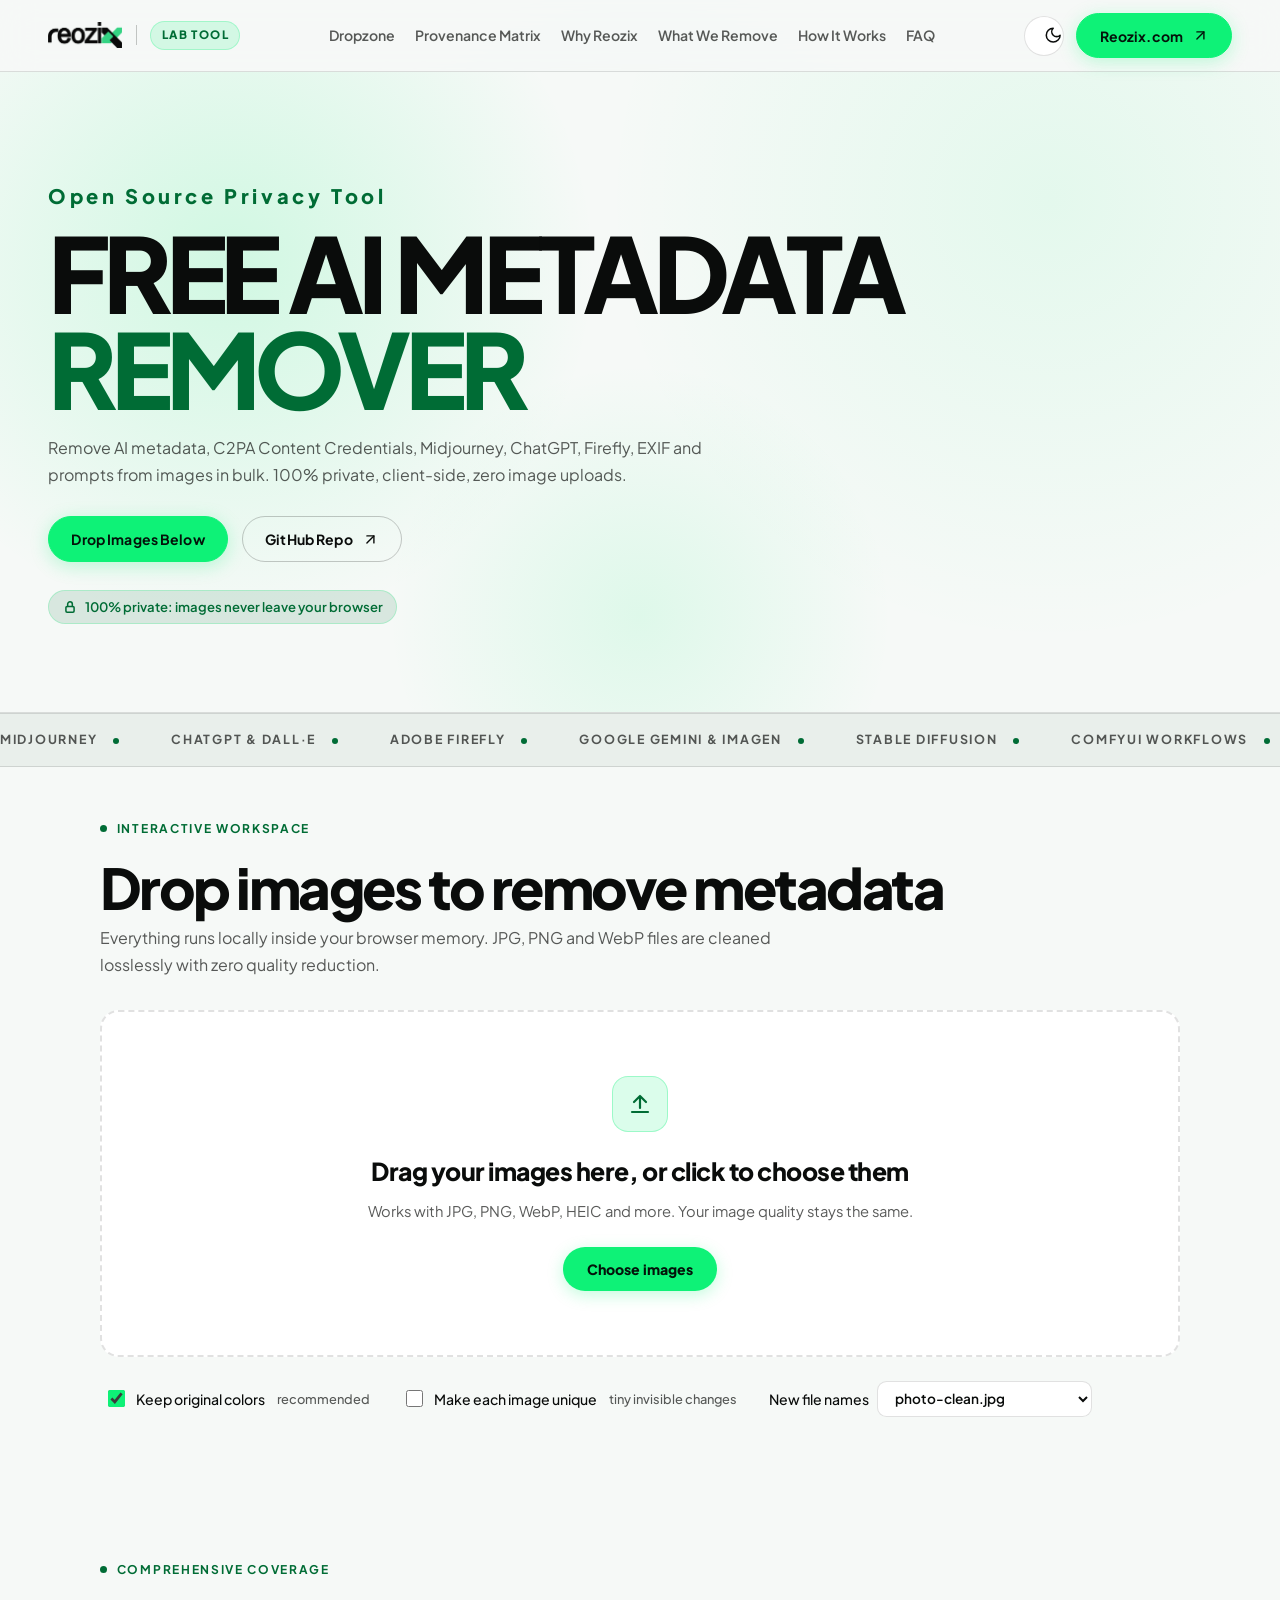
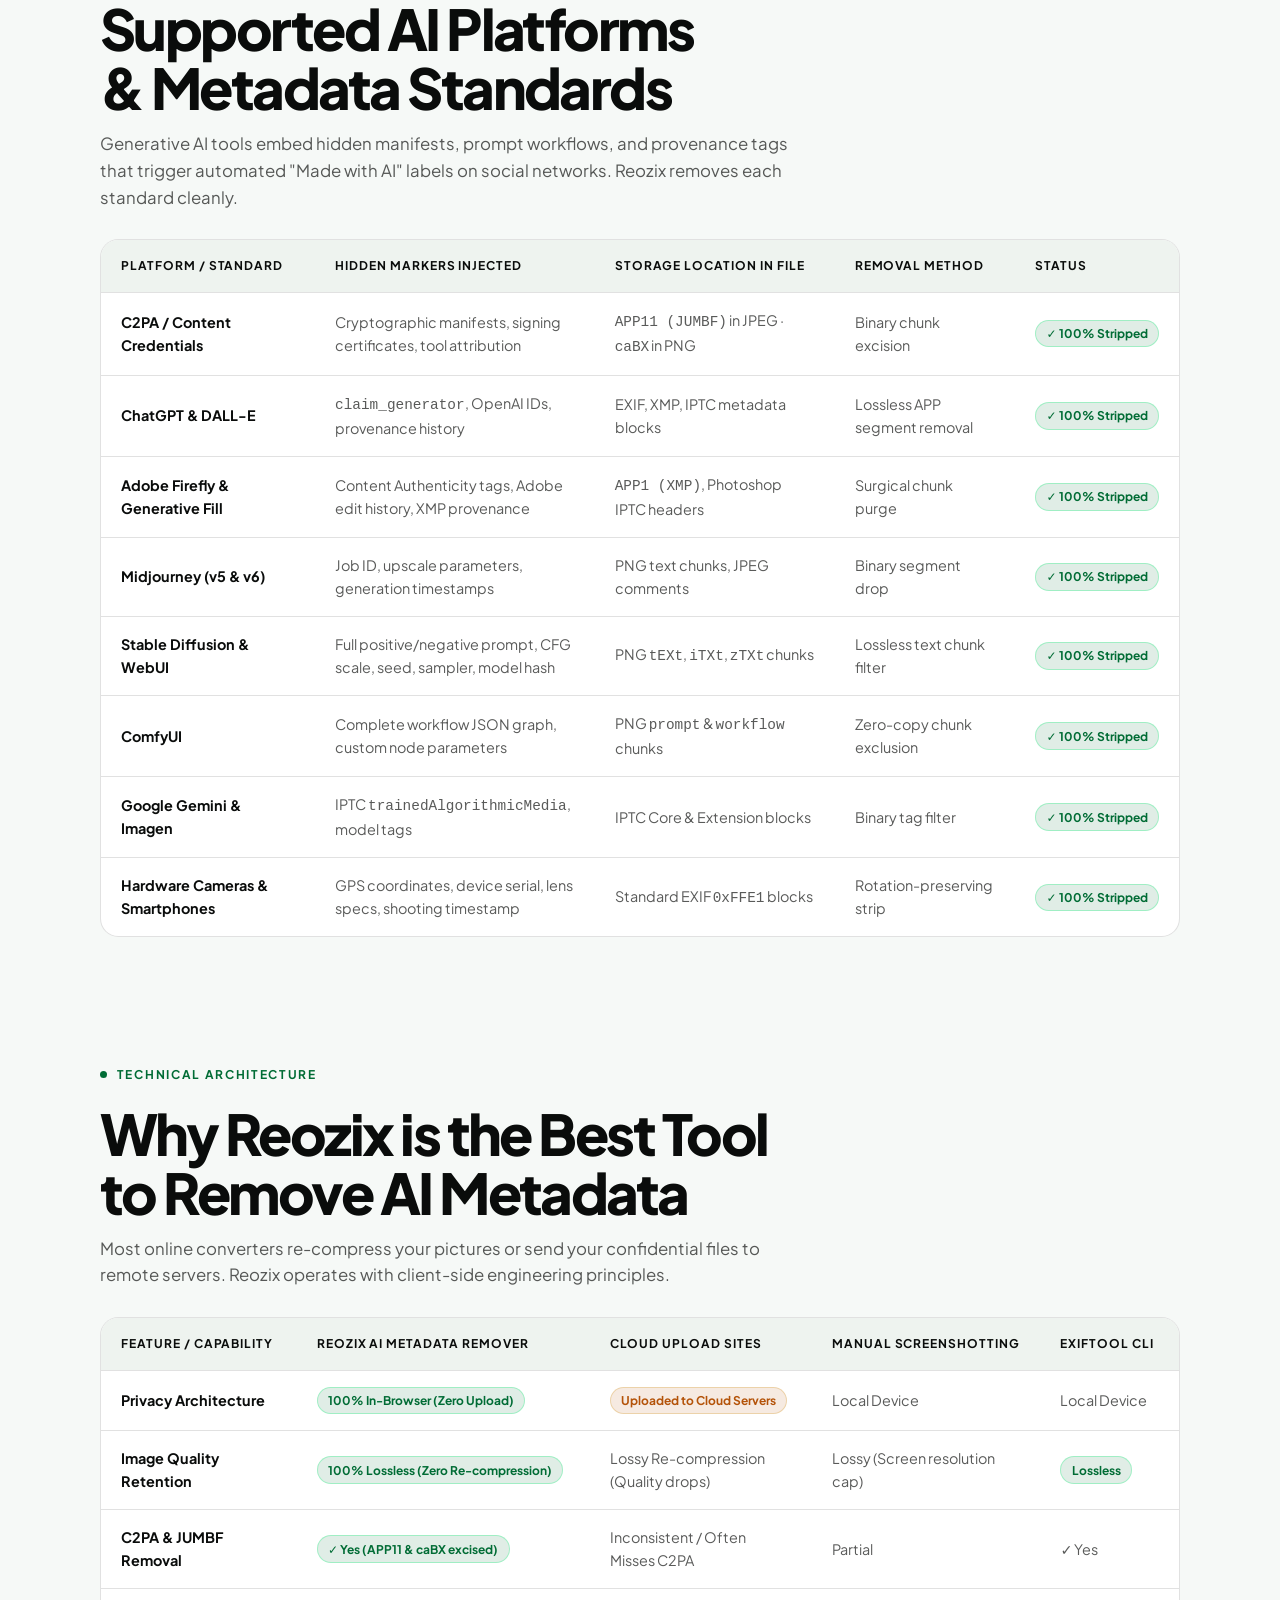
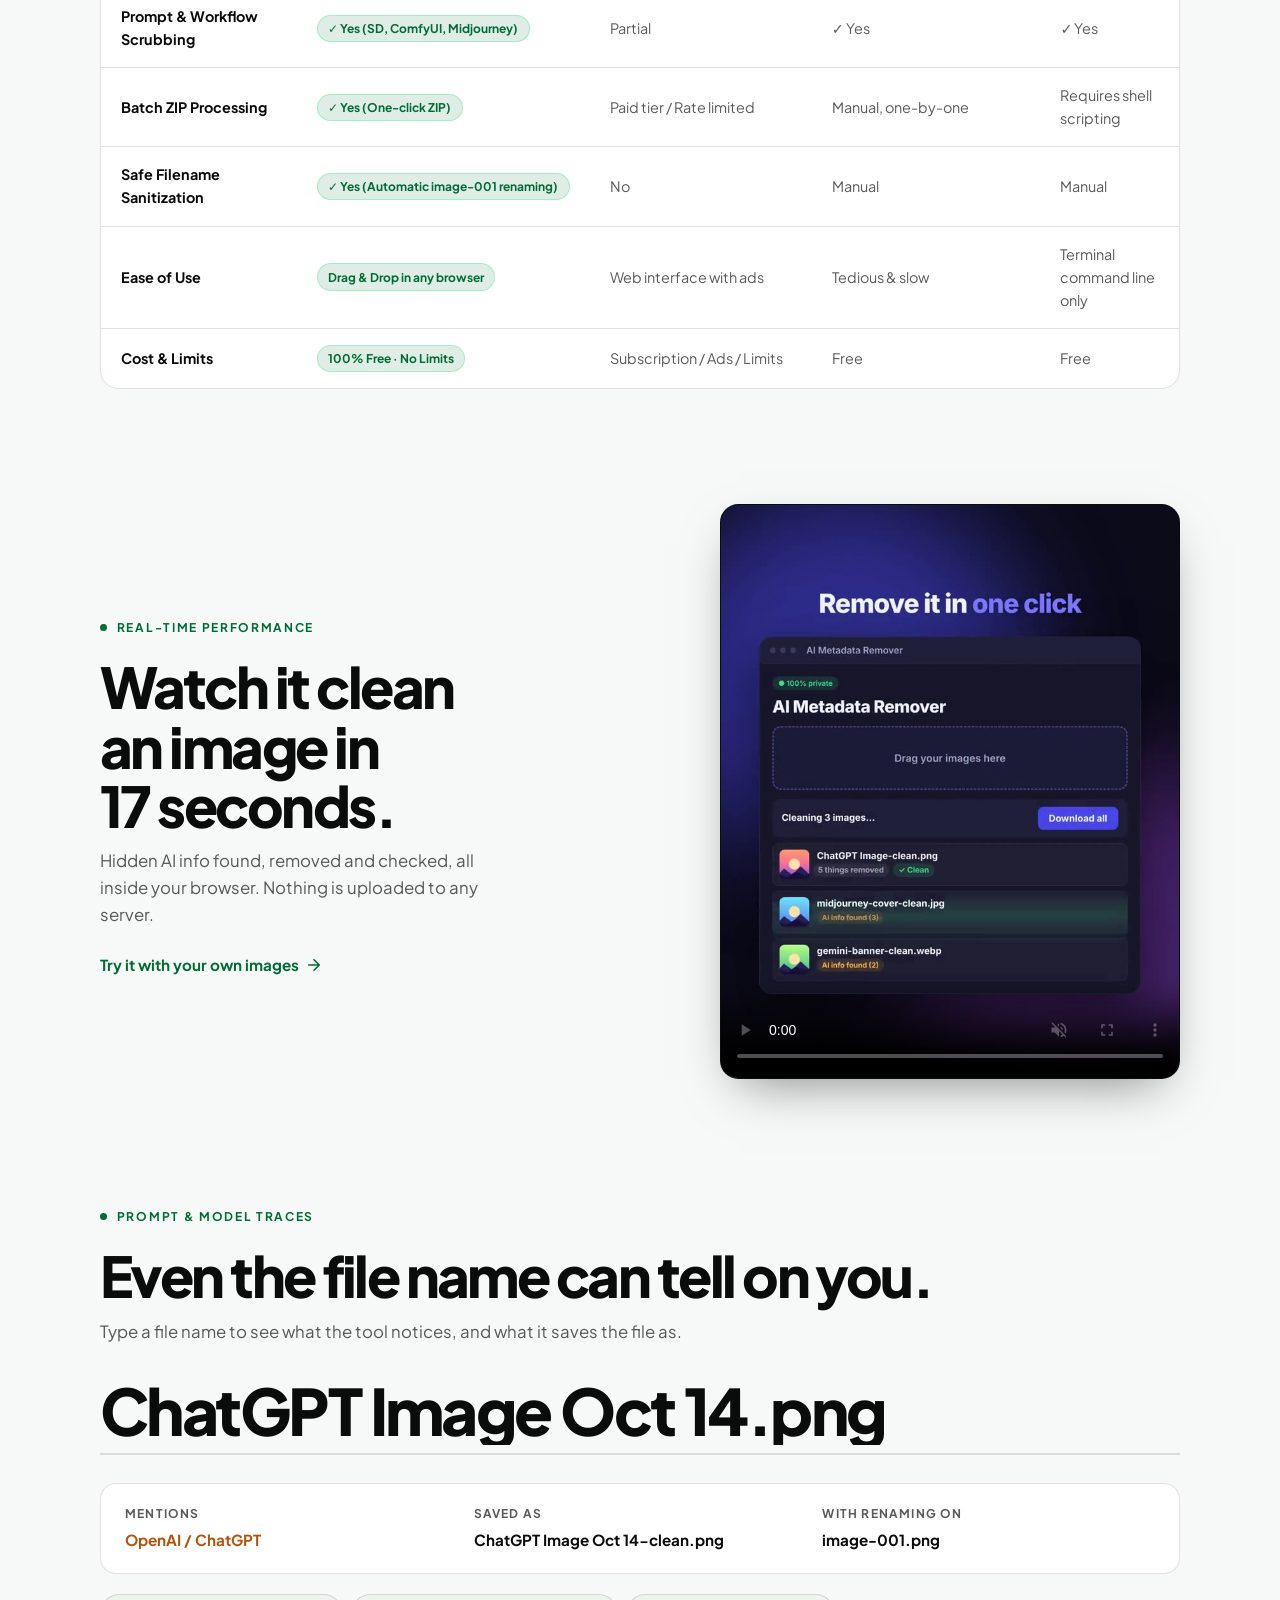
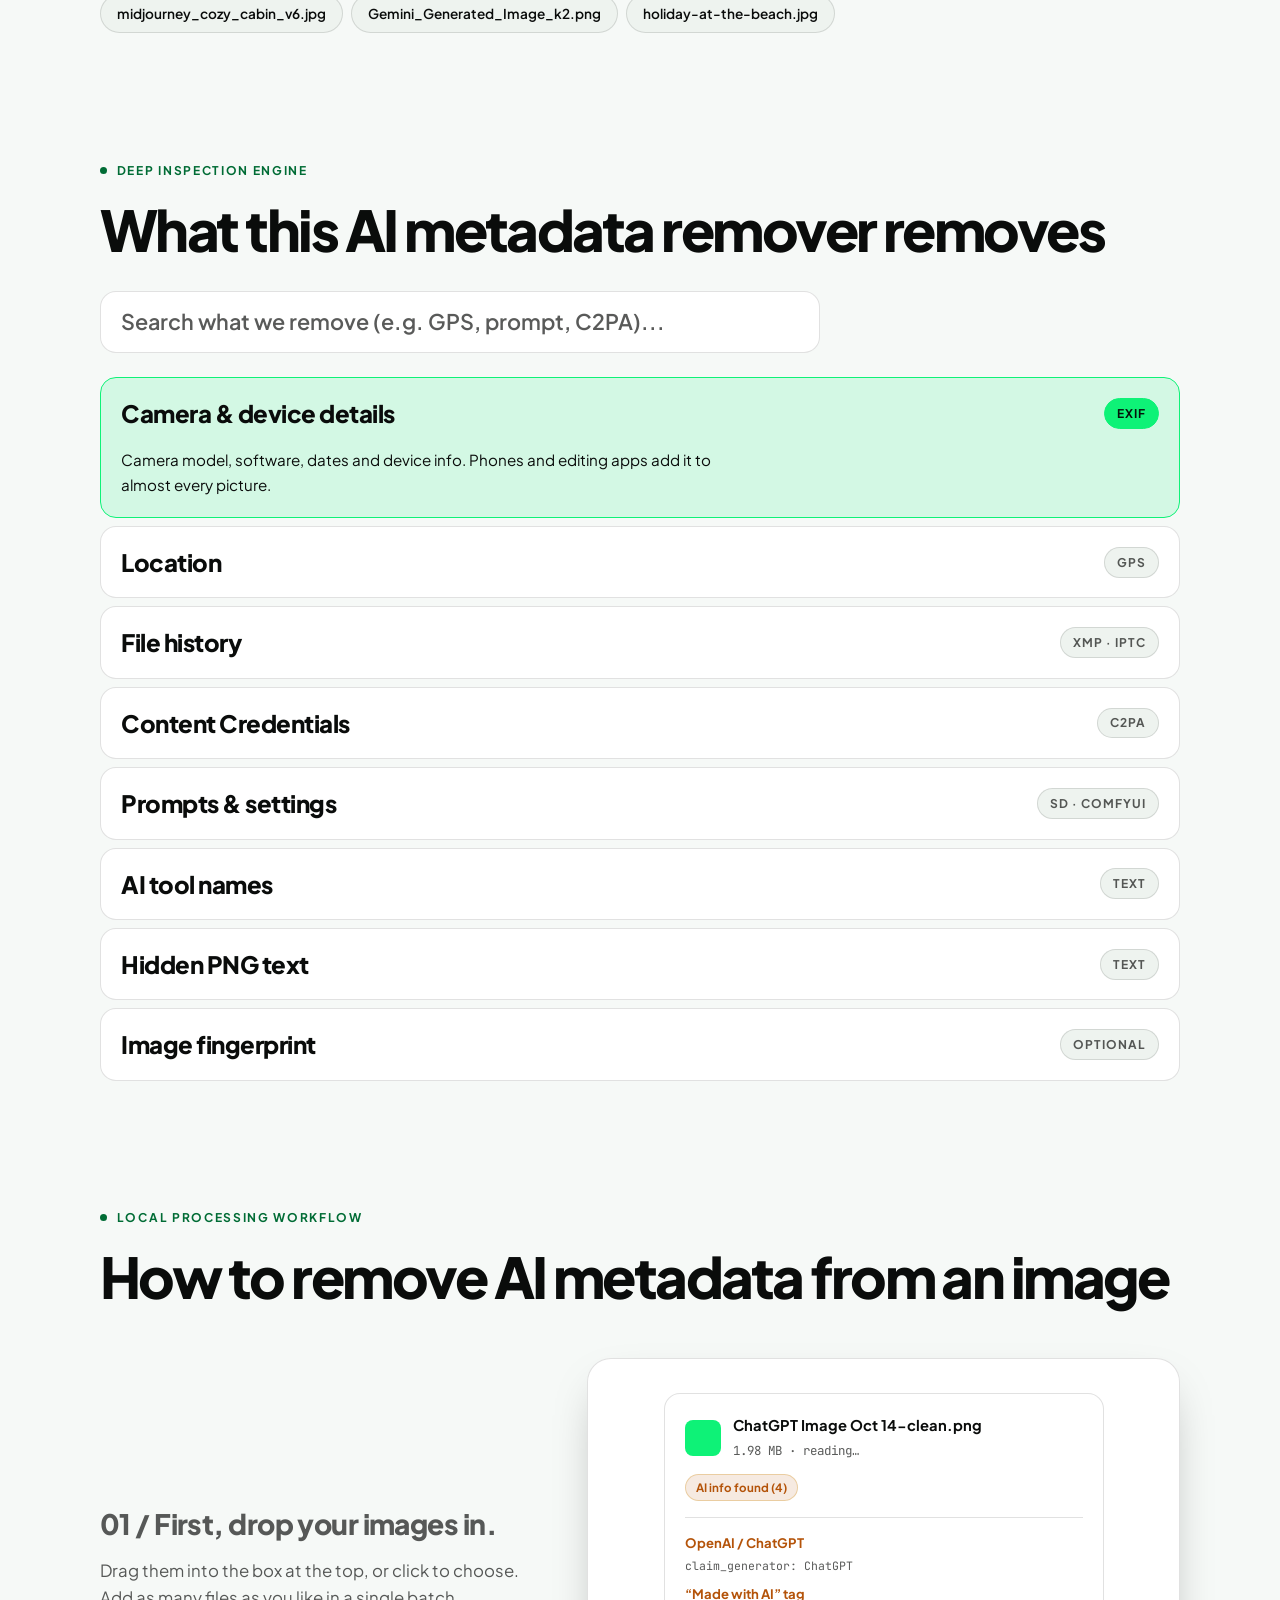
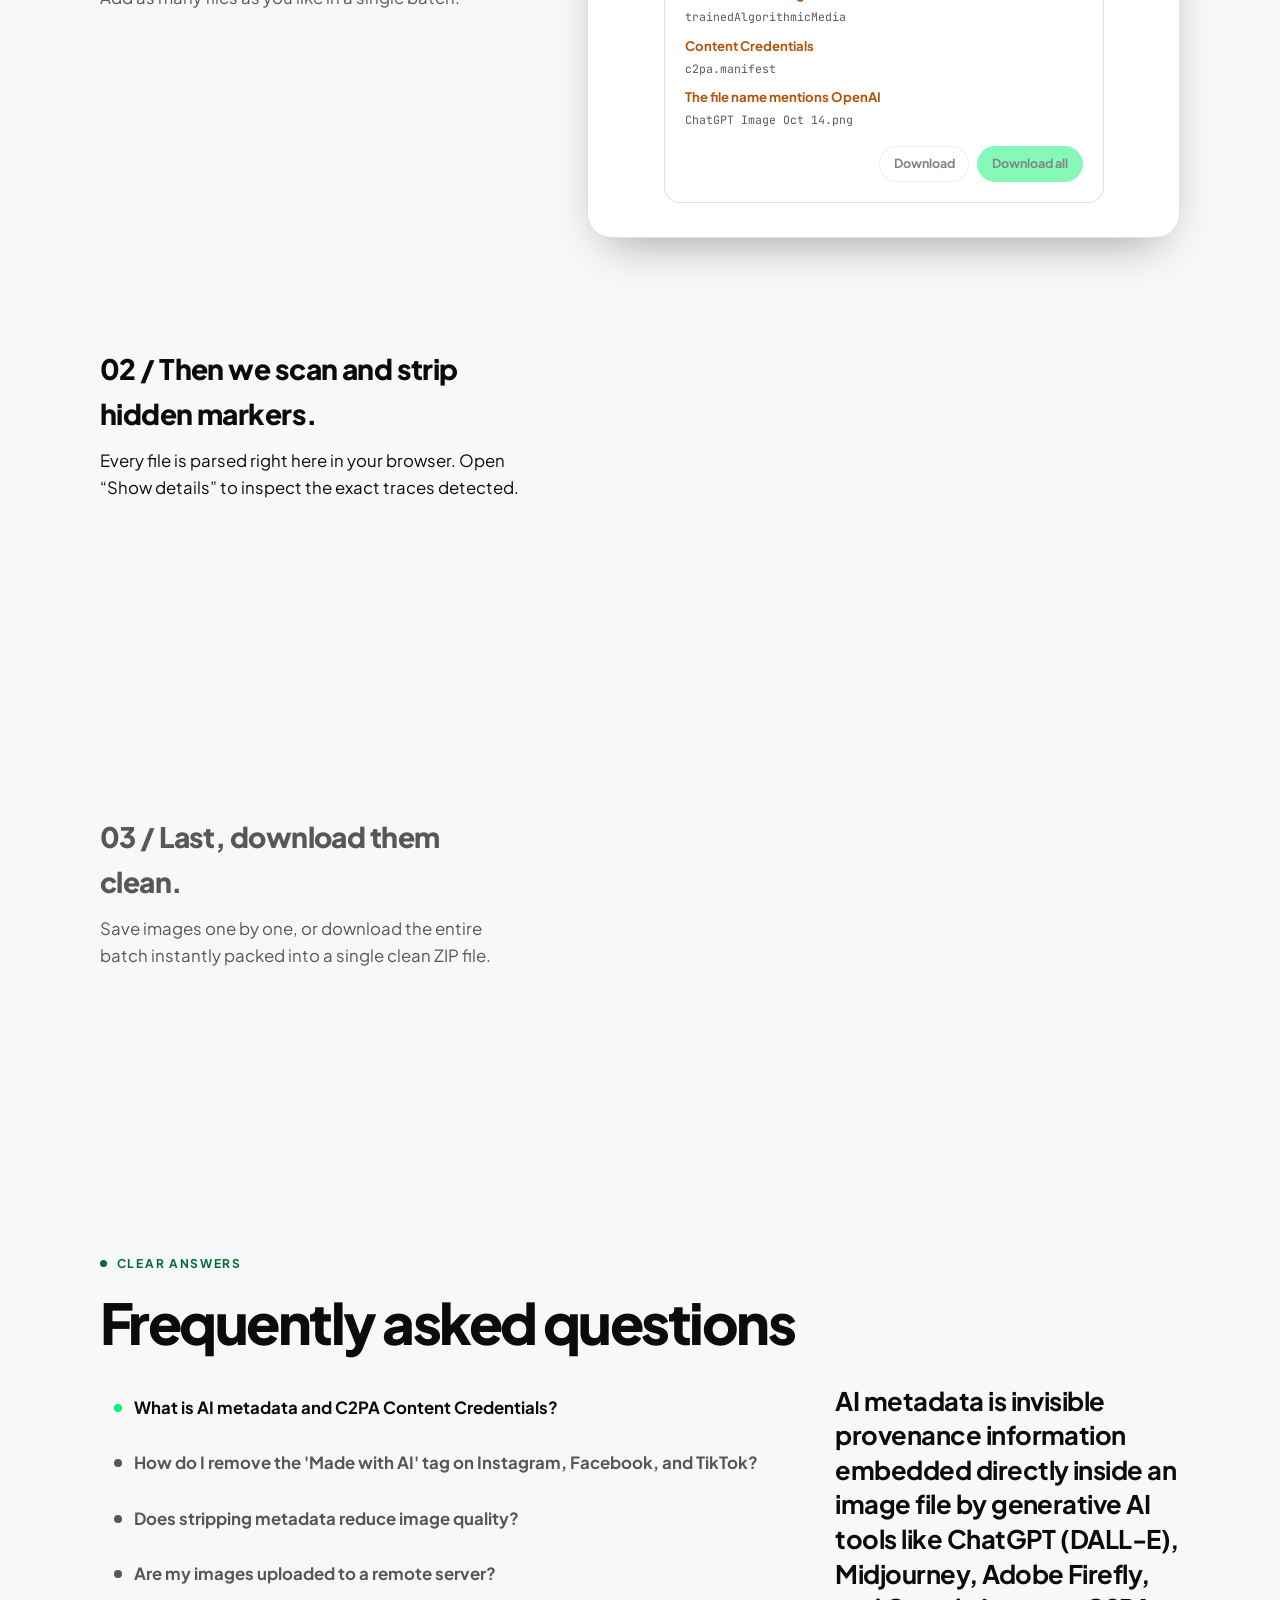
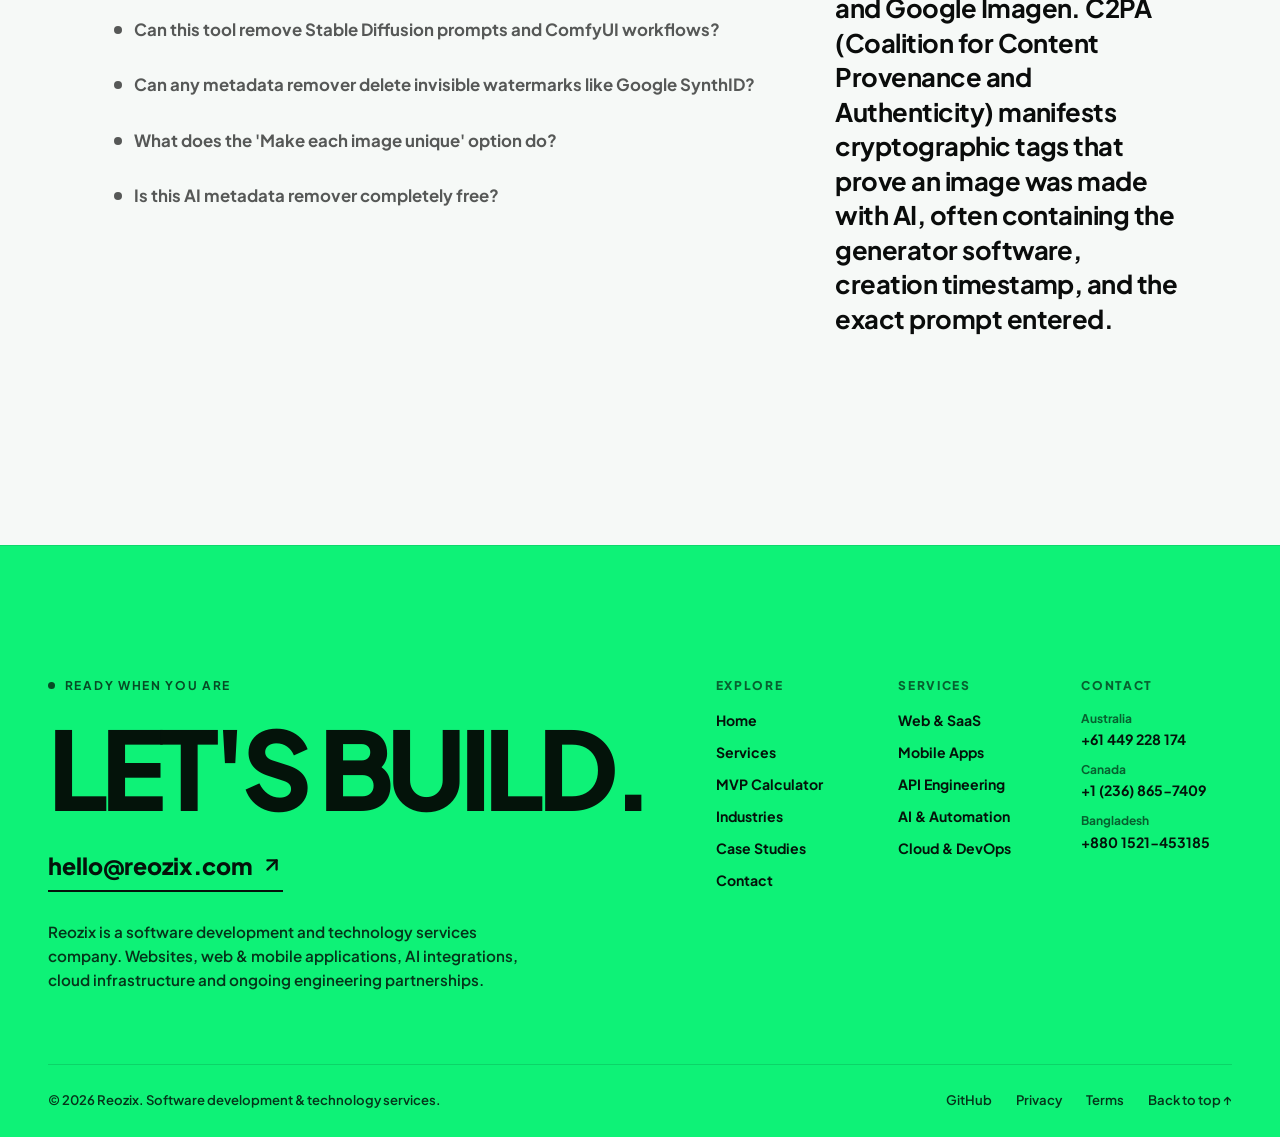
==== commit 8dfd0a59: "style: declutter hero section for spacious, clean design" ====
--- a/index.html
+++ b/index.html
@@ -674,34 +674,16 @@
 .rx-hero-meta b { color: var(--rx-accent-ink); font-weight: 700; }
 
 .rx-hero-content {
-  display: grid;
-  gap: 2rem;
-  margin-top: 1rem;
-}
-@media (min-width: 1024px) {
-  .rx-hero-content {
-    grid-template-columns: 1.25fr 0.75fr;
-    align-items: end;
-  }
-}
-
-/* AEO Definition Snippet Card */
-.rx-aeo-snippet {
-  margin-top: 2rem;
-  padding: 1.25rem 1.5rem;
-  border-radius: 1rem;
-  background: var(--rx-surface);
-  border: 1px solid var(--rx-line);
-  border-left: 4px solid var(--rx-accent);
-}
-.rx-aeo-snippet p {
-  margin: 0;
-  font-size: 0.95rem;
-  line-height: 1.65;
-  color: var(--rx-fg);
-}
-.rx-aeo-snippet b {
-  color: var(--rx-accent-ink);
+  max-width: 880px;
+  margin-top: 1.25rem;
+}
+
+.rx-hero-actions {
+  display: flex;
+  flex-wrap: wrap;
+  align-items: center;
+  gap: 0.85rem;
+  margin-top: 1.75rem;
 }
 
 .rx-trust-badges {
@@ -1750,52 +1732,32 @@
   <section class="rx-hero" data-rx-hero="true">
     <div class="rx-hero-glow-bg" aria-hidden="true"></div>
     <div class="rx-container">
-      <div class="rx-hero-meta">
-        <span>Software &amp; Technology Services</span>
-        <span><b>Reozix Labs</b> · 100% Client-Side Privacy</span>
-        <span>Zero Server Uploads</span>
-      </div>
-
       <div class="rx-hero-content">
-        <div>
-          <span class="rx-h1-sub">Open Source Privacy Tool</span>
-          <h1 class="rx-h1">FREE AI METADATA<br><span class="text-accent">REMOVER</span></h1>
-          <p class="rx-lead" style="margin-top: 1.25rem;">
-            Remove AI metadata, C2PA Content Credentials, Midjourney, ChatGPT, Firefly, EXIF and prompts from images in bulk. 100% private, client-side, zero image uploads.
-          </p>
-
-          <!-- Direct Definition Snippet for AI Engines & Featured Snippets (AEO) -->
-          <div class="rx-aeo-snippet">
-            <p>
-              <strong>Reozix AI Metadata Remover</strong> is a free, 100% private in-browser tool that surgically strips <b>C2PA Content Credentials</b>, <b>IPTC AI provenance tags</b>, <b>Stable Diffusion &amp; ComfyUI prompts</b>, and camera <b>EXIF/GPS coordinates</b> from JPG, PNG, and WebP images losslessly at the binary level, with <b>zero server uploads</b>.
-            </p>
+        <span class="rx-h1-sub">Open Source Privacy Tool</span>
+        <h1 class="rx-h1">FREE AI METADATA<br><span class="text-accent">REMOVER</span></h1>
+        <p class="rx-lead" style="margin-top: 1.25rem; max-width: 60ch;">
+          Remove AI metadata, C2PA Content Credentials, Midjourney, ChatGPT, Firefly, EXIF and prompts from images in bulk. 100% private, client-side, zero image uploads.
+        </p>
+
+        <div class="rx-hero-actions">
+          <a href="#tool" class="rx-btn rx-btn-primary">Drop Images Below</a>
+          <a href="https://github.com/Shahriar-008/aimetadataremover" target="_blank" rel="noopener" class="rx-btn rx-btn-ghost">
+            GitHub Repo
+            <svg viewBox="0 0 24 24" fill="none" stroke="currentColor" stroke-width="2" stroke-linecap="round" stroke-linejoin="round" aria-hidden="true">
+              <path d="M7 7h10v10"></path><path d="M7 17 17 7"></path>
+            </svg>
+          </a>
+        </div>
+
+        <div class="rx-trust-badges">
+          <div class="pill">
+            <svg width="14" height="14" viewBox="0 0 24 24" fill="none" stroke="currentColor" stroke-width="2.6" stroke-linecap="round" stroke-linejoin="round" aria-hidden="true">
+              <rect x="5" y="11" width="14" height="10" rx="2"></rect><path d="M8 11V7a4 4 0 0 1 8 0v4"></path>
+            </svg>
+            100% private: images never leave your browser
           </div>
-
-          <div class="rx-trust-badges">
-            <div class="pill">
-              <svg width="14" height="14" viewBox="0 0 24 24" fill="none" stroke="currentColor" stroke-width="2.6" stroke-linecap="round" stroke-linejoin="round" aria-hidden="true">
-                <rect x="5" y="11" width="14" height="10" rx="2"></rect><path d="M8 11V7a4 4 0 0 1 8 0v4"></path>
-              </svg>
-              100% private: images never leave your browser
-            </div>
-            <div class="visits" id="visits" hidden>
-              <span class="vdot"></span><b id="visitCount">1,023</b> community visits
-            </div>
-          </div>
-        </div>
-
-        <div style="display: flex; flex-direction: column; gap: 1rem; align-items: flex-start;">
-          <p class="rx-body" style="margin: 0; max-width: 44ch;">
-            Engineered by <strong>Reozix</strong> to provide creators, agencies, photographers, and developers with clean, watermark-free images without trusting external cloud servers.
-          </p>
-          <div style="display: flex; gap: 0.75rem; flex-wrap: wrap;">
-            <a href="#tool" class="rx-btn rx-btn-primary">Drop Images Below</a>
-            <a href="https://github.com/Shahriar-008/aimetadataremover" target="_blank" rel="noopener" class="rx-btn rx-btn-ghost">
-              GitHub Repo
-              <svg viewBox="0 0 24 24" fill="none" stroke="currentColor" stroke-width="2" stroke-linecap="round" stroke-linejoin="round">
-                <path d="M7 7h10v10"></path><path d="M7 17 17 7"></path>
-              </svg>
-            </a>
+          <div class="visits" id="visits" hidden>
+            <span class="vdot"></span><b id="visitCount">1,023</b> community visits
           </div>
         </div>
       </div>
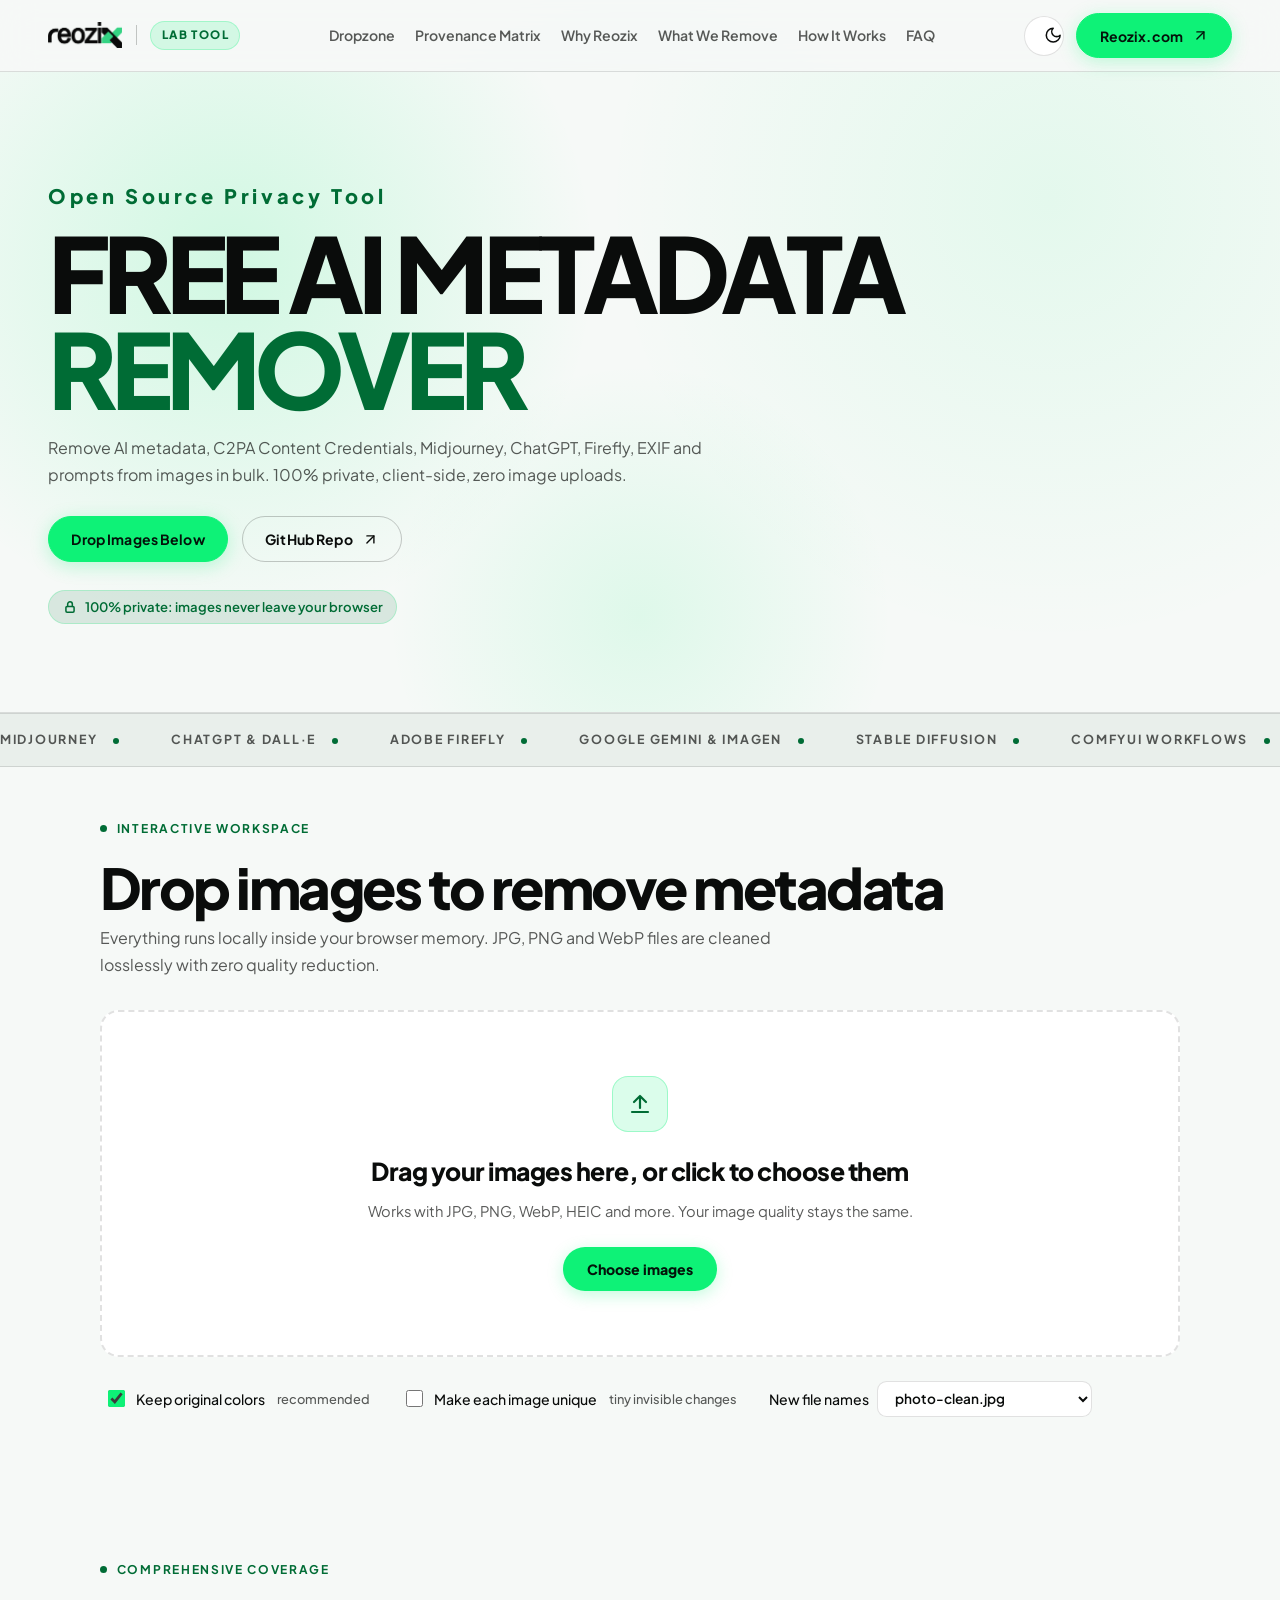
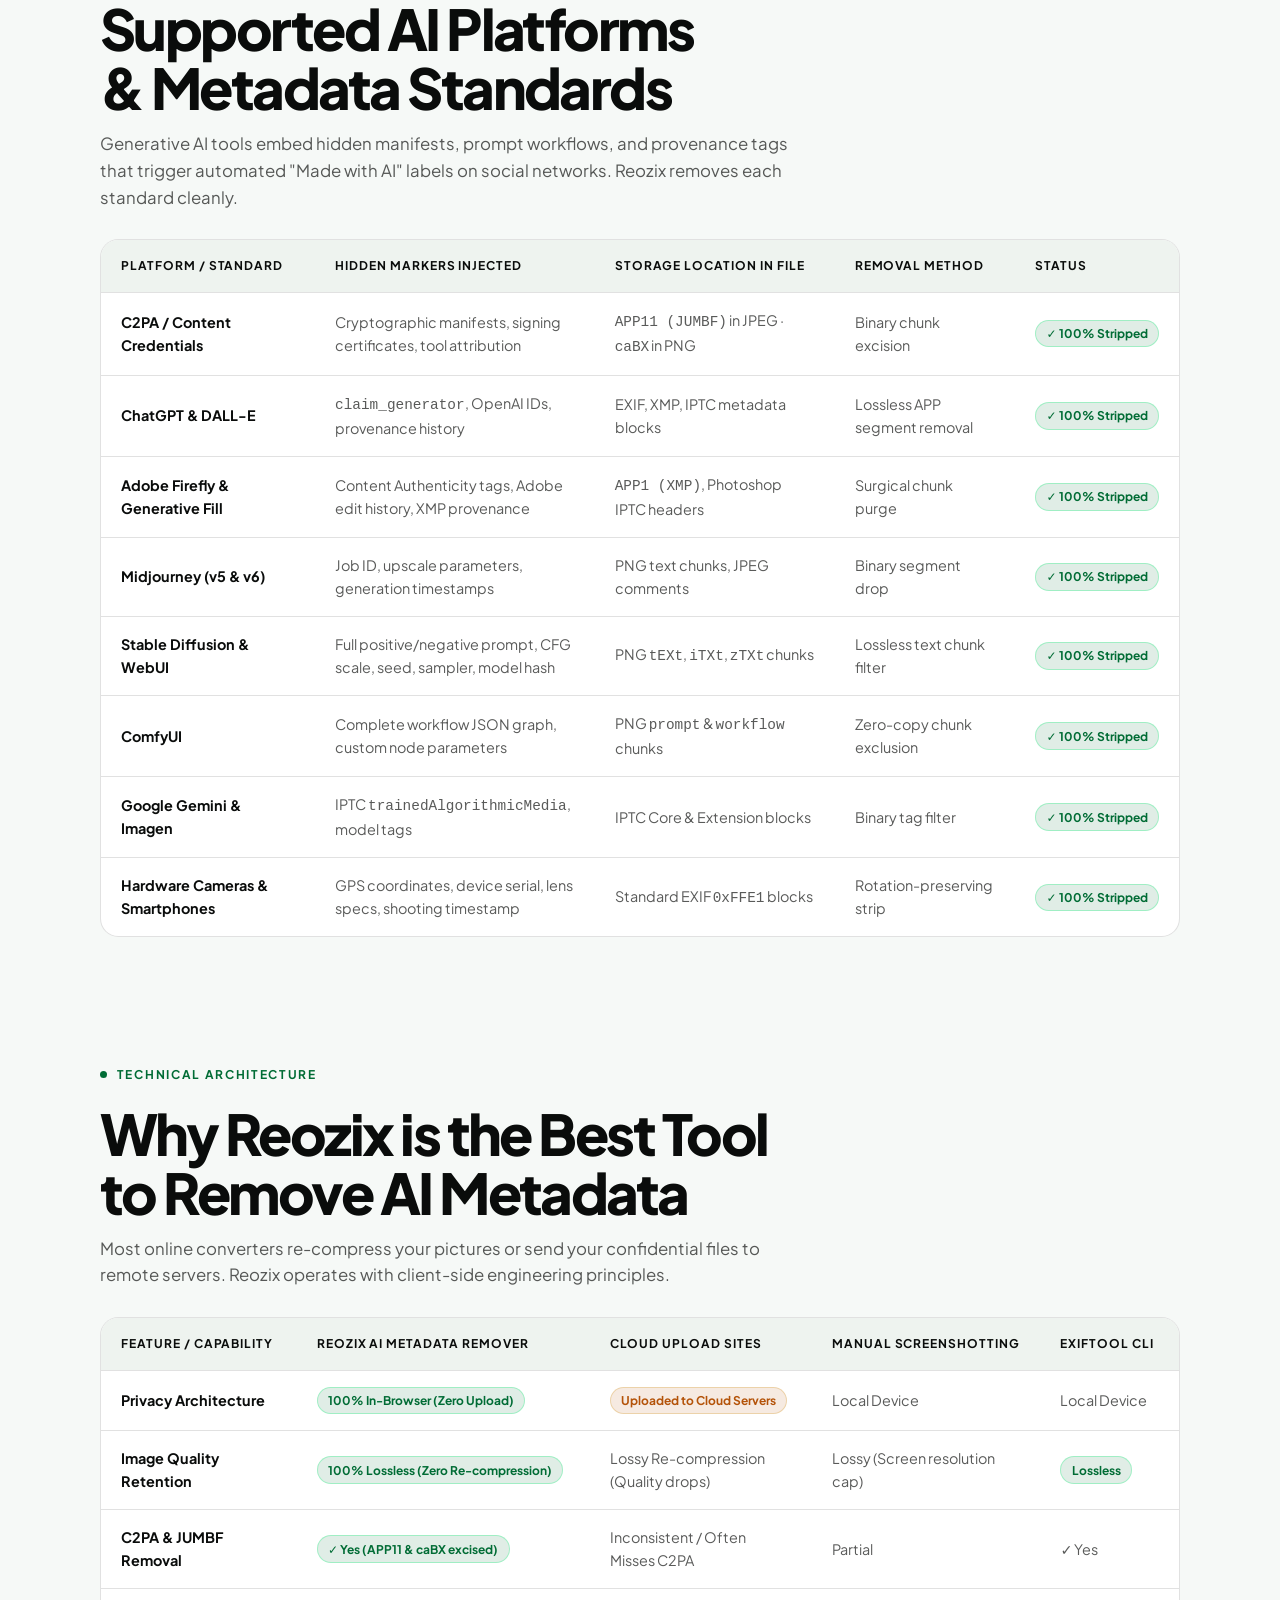
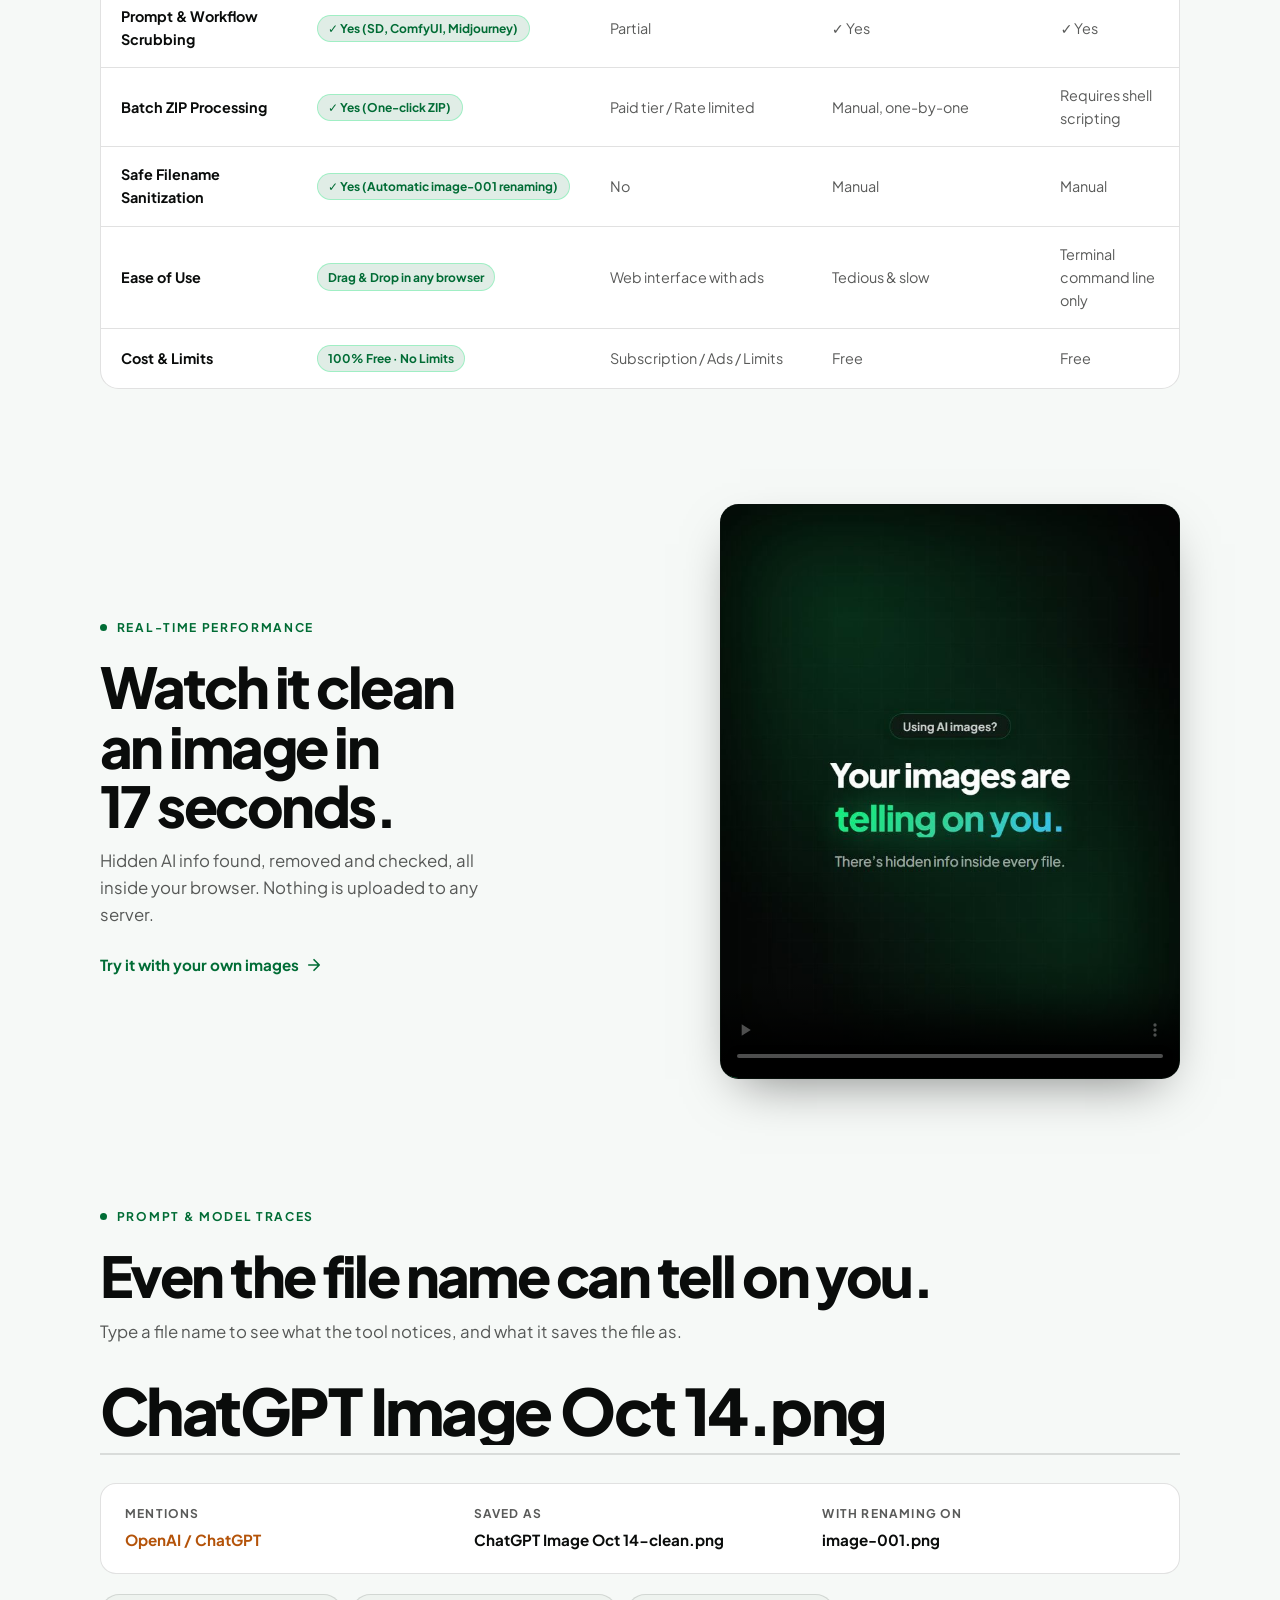
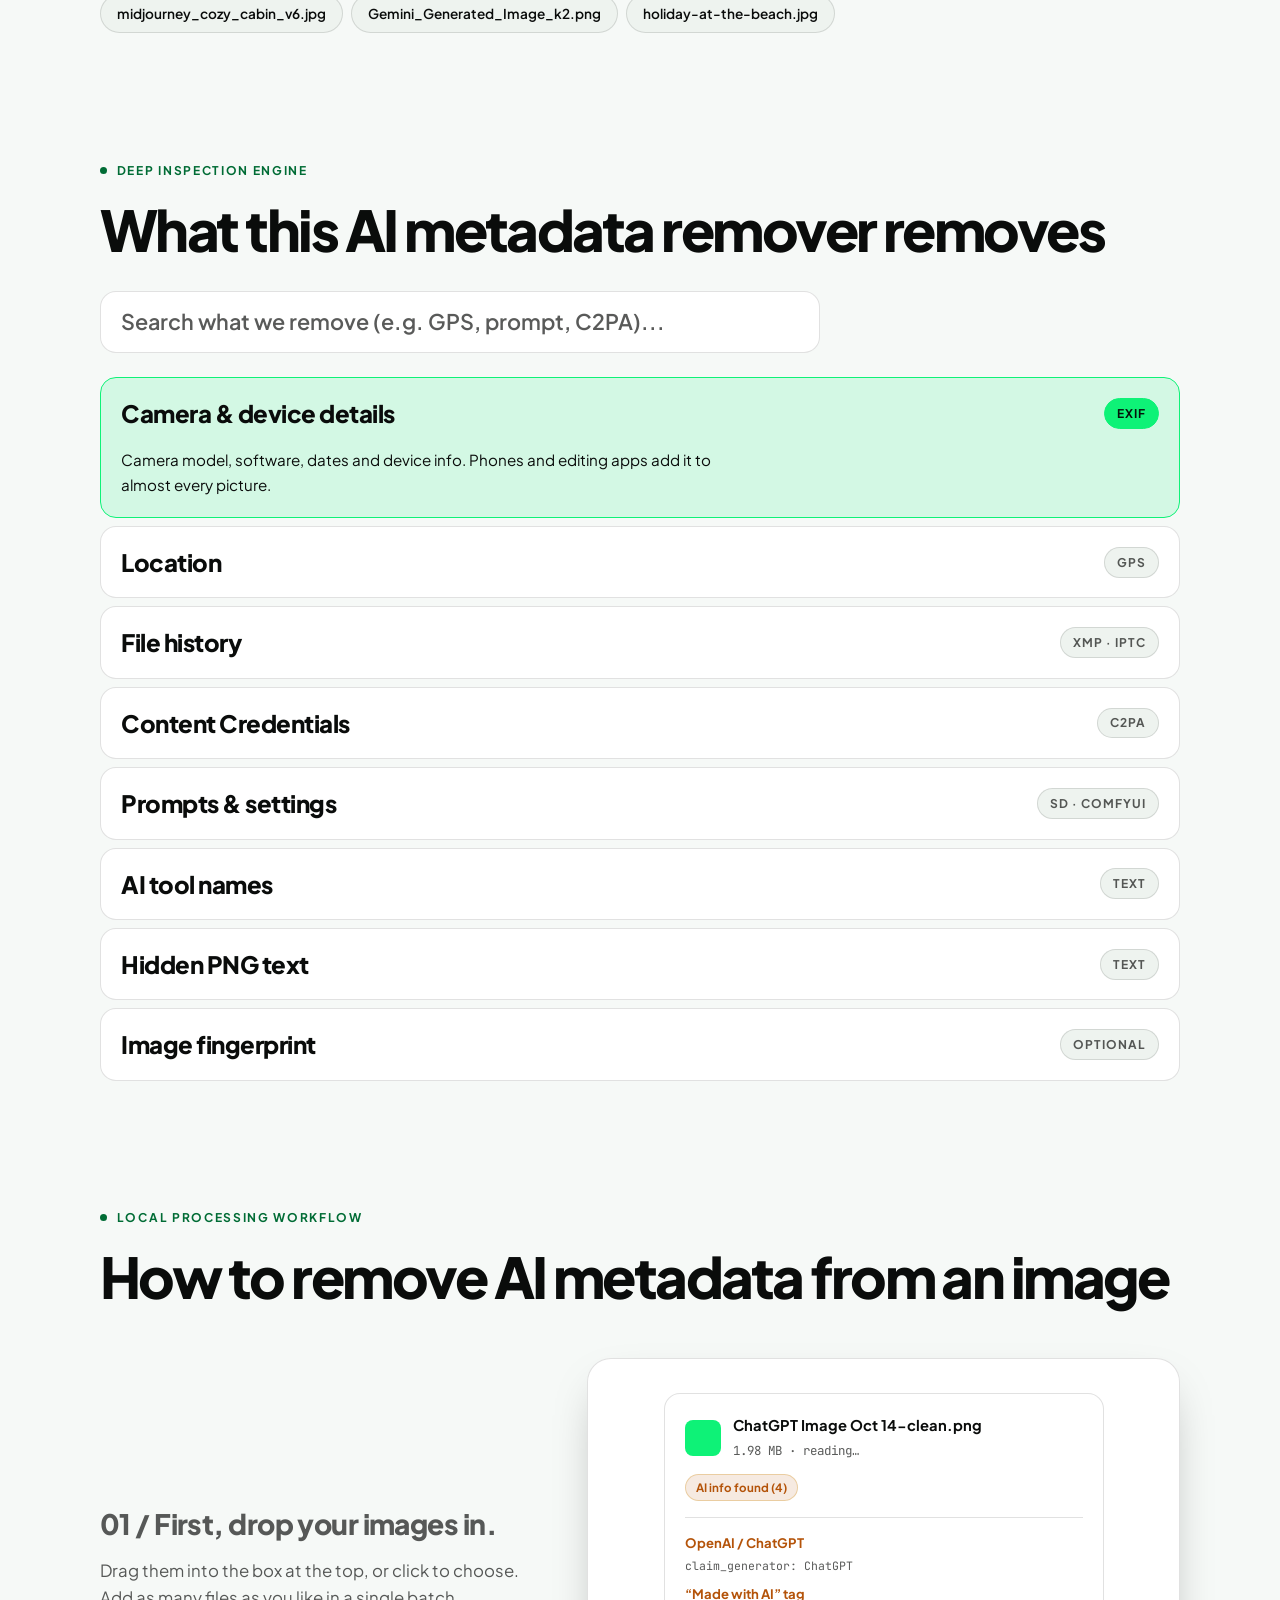
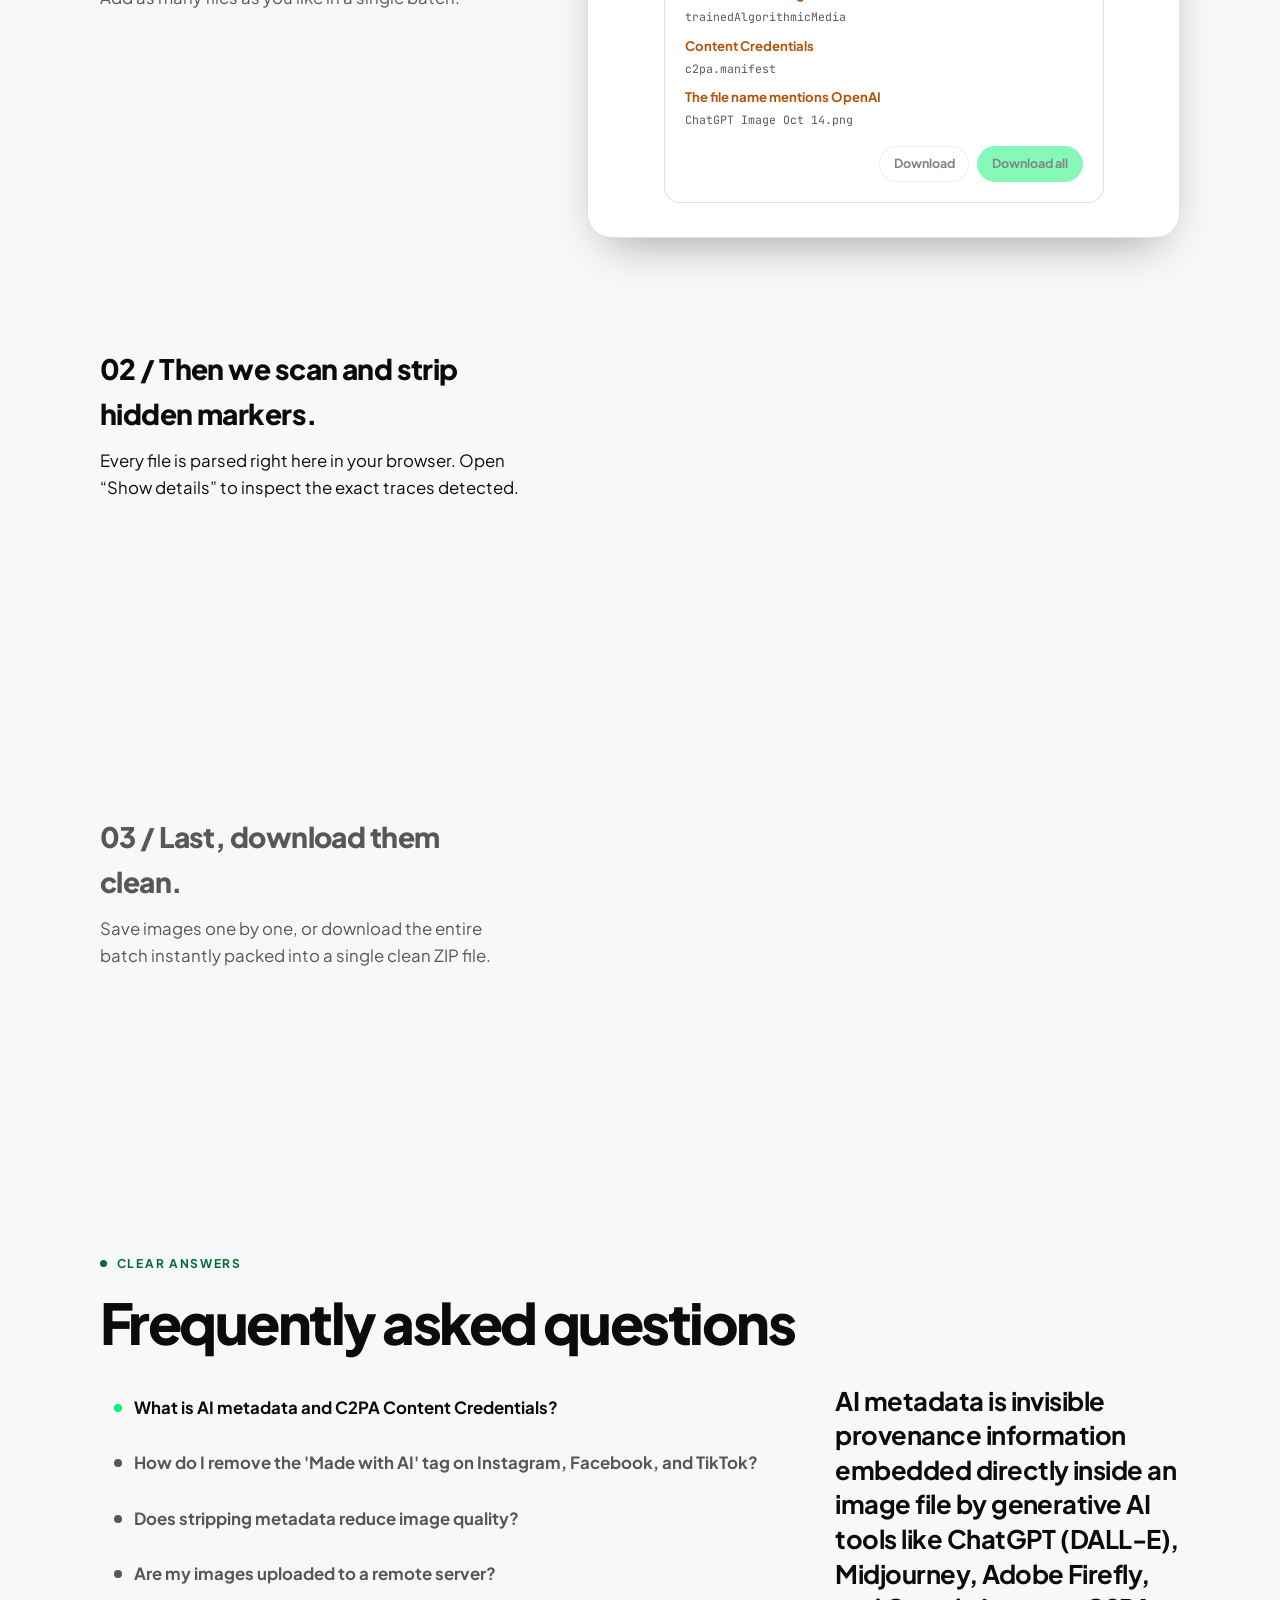
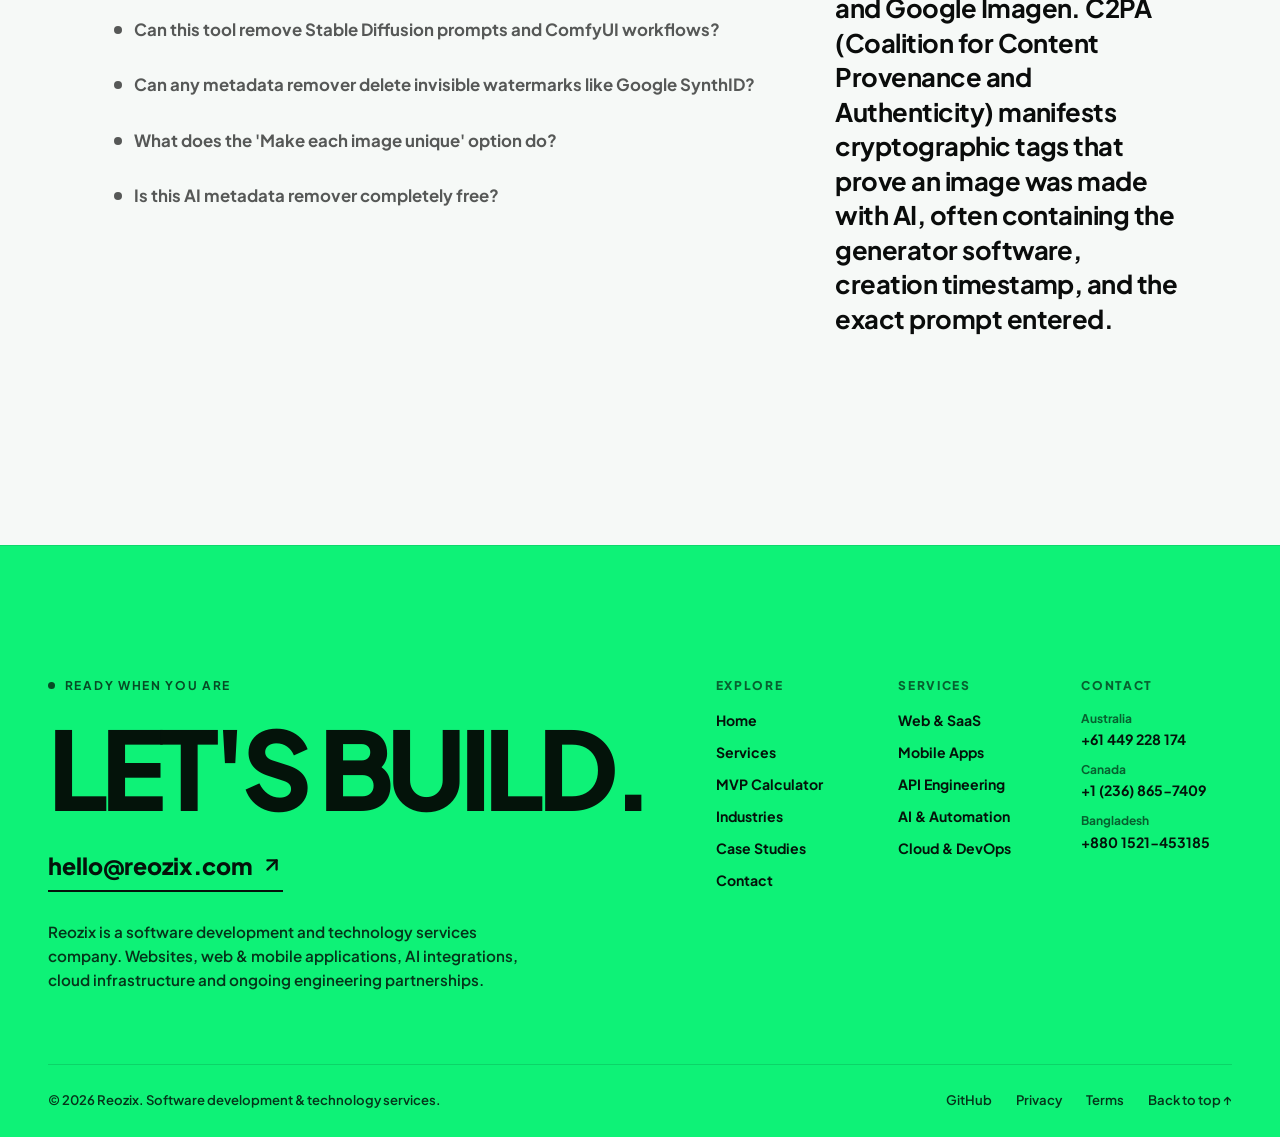
==== commit 4124499b: "feat(branding): update demo loop video, favicon suite, and 1200x630 og-image - Recreated demo loop v" ====
--- a/index.html
+++ b/index.html
@@ -212,9 +212,8 @@
 </script>
 
 <link rel="icon" href="favicon.svg" type="image/svg+xml">
-<link rel="icon" href="reozix-icon-light.png" media="(prefers-color-scheme: light)">
-<link rel="icon" href="reozix-icon-dark.png" media="(prefers-color-scheme: dark)">
-<link rel="apple-touch-icon" href="reozix-icon-light.png">
+<link rel="icon" href="favicon-32.png" sizes="32x32" type="image/png">
+<link rel="apple-touch-icon" href="apple-touch-icon.png">
 <meta name="theme-color" content="#0a0c0b" media="(prefers-color-scheme: dark)">
 <meta name="theme-color" content="#f6f9f7" media="(prefers-color-scheme: light)">
 <script>
@@ -2021,7 +2020,7 @@
         <svg width="18" height="18" viewBox="0 0 24 24" fill="none" stroke="currentColor" stroke-width="2.2" stroke-linecap="round" stroke-linejoin="round"><path d="M5 12h14M12 5l7 7-7 7"/></svg>
       </a>
     </div>
-    <video class="demo-vid" data-loop src="demo-loop.mp4" poster="demo-poster.jpg" width="720" height="900" muted loop playsinline preload="none" aria-label="Short demo: an AI image's hidden info is found and removed"></video>
+    <video class="demo-vid" data-loop src="demo-loop.mp4?v=2" poster="demo-poster.jpg?v=2" width="720" height="900" muted loop playsinline preload="none" aria-label="Short demo: an AI image's hidden info is found and removed"></video>
   </section>
 
   <!-- ==========================================================================
